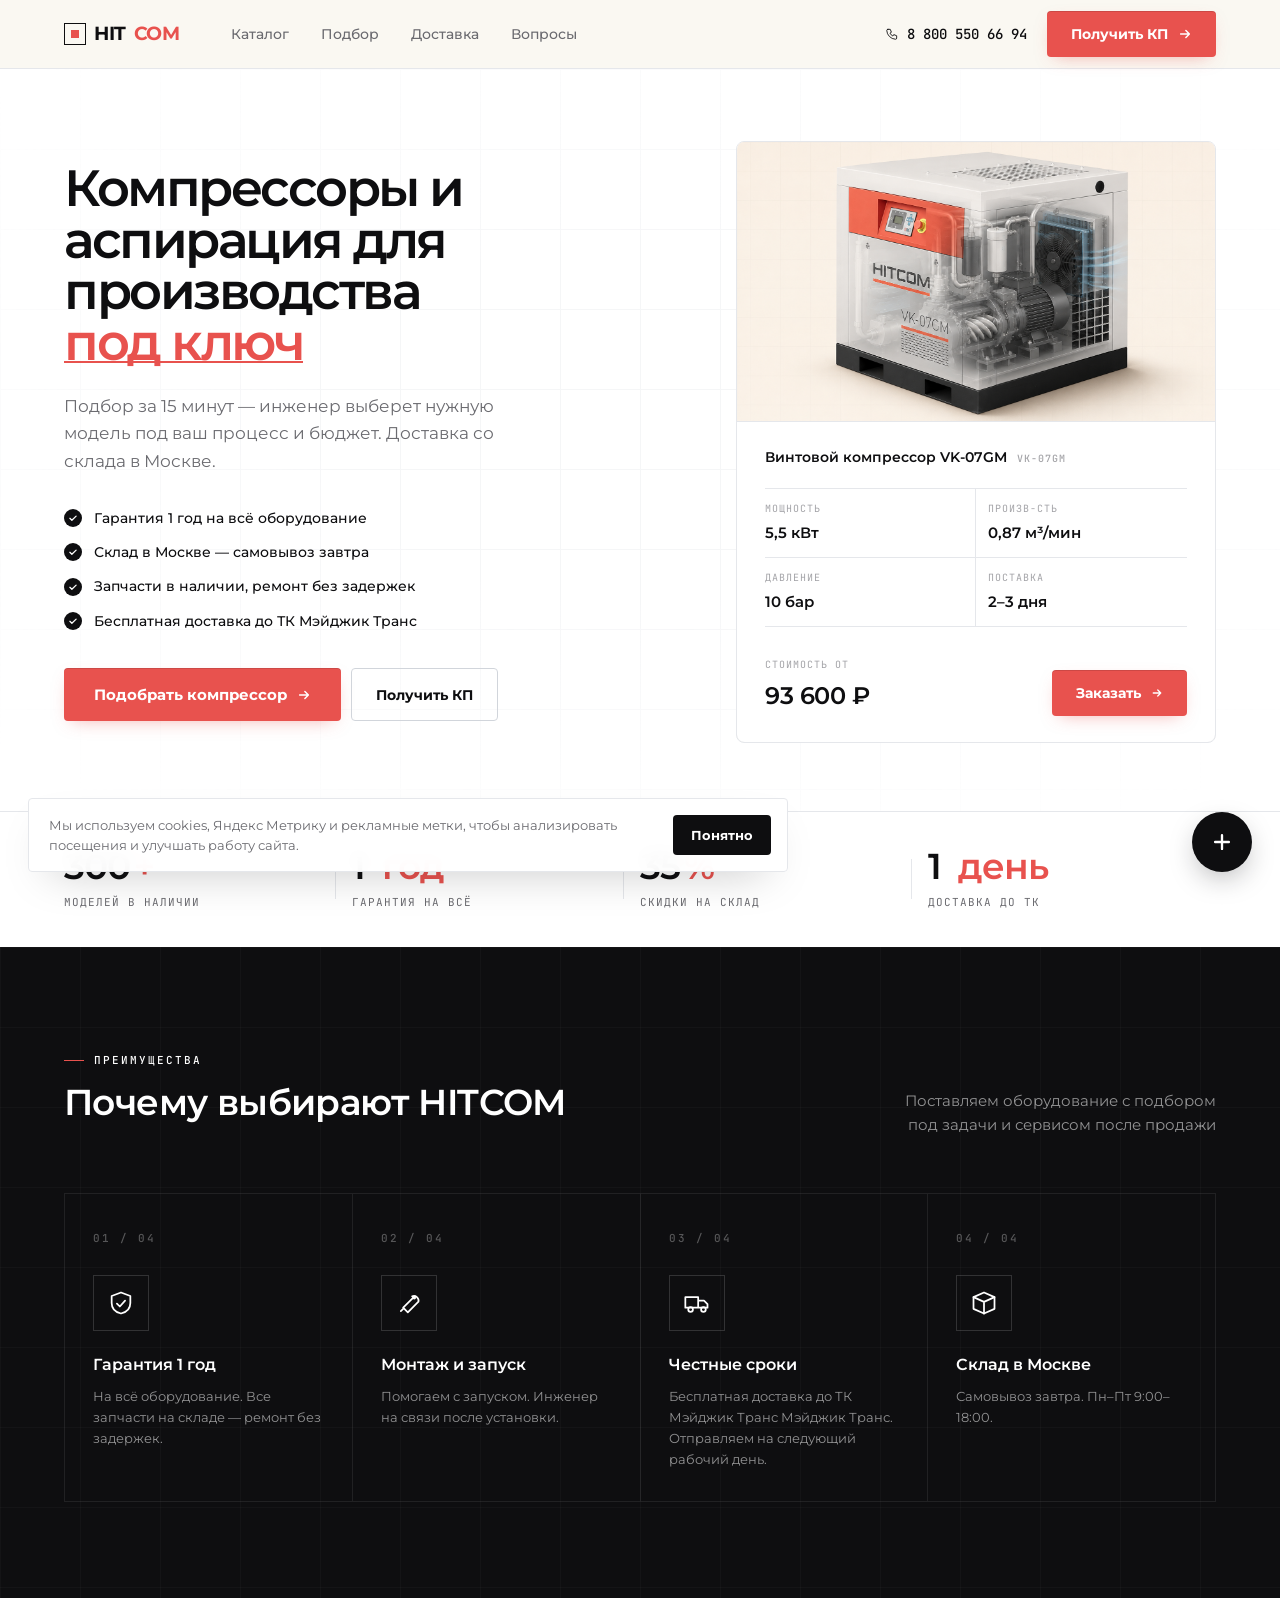
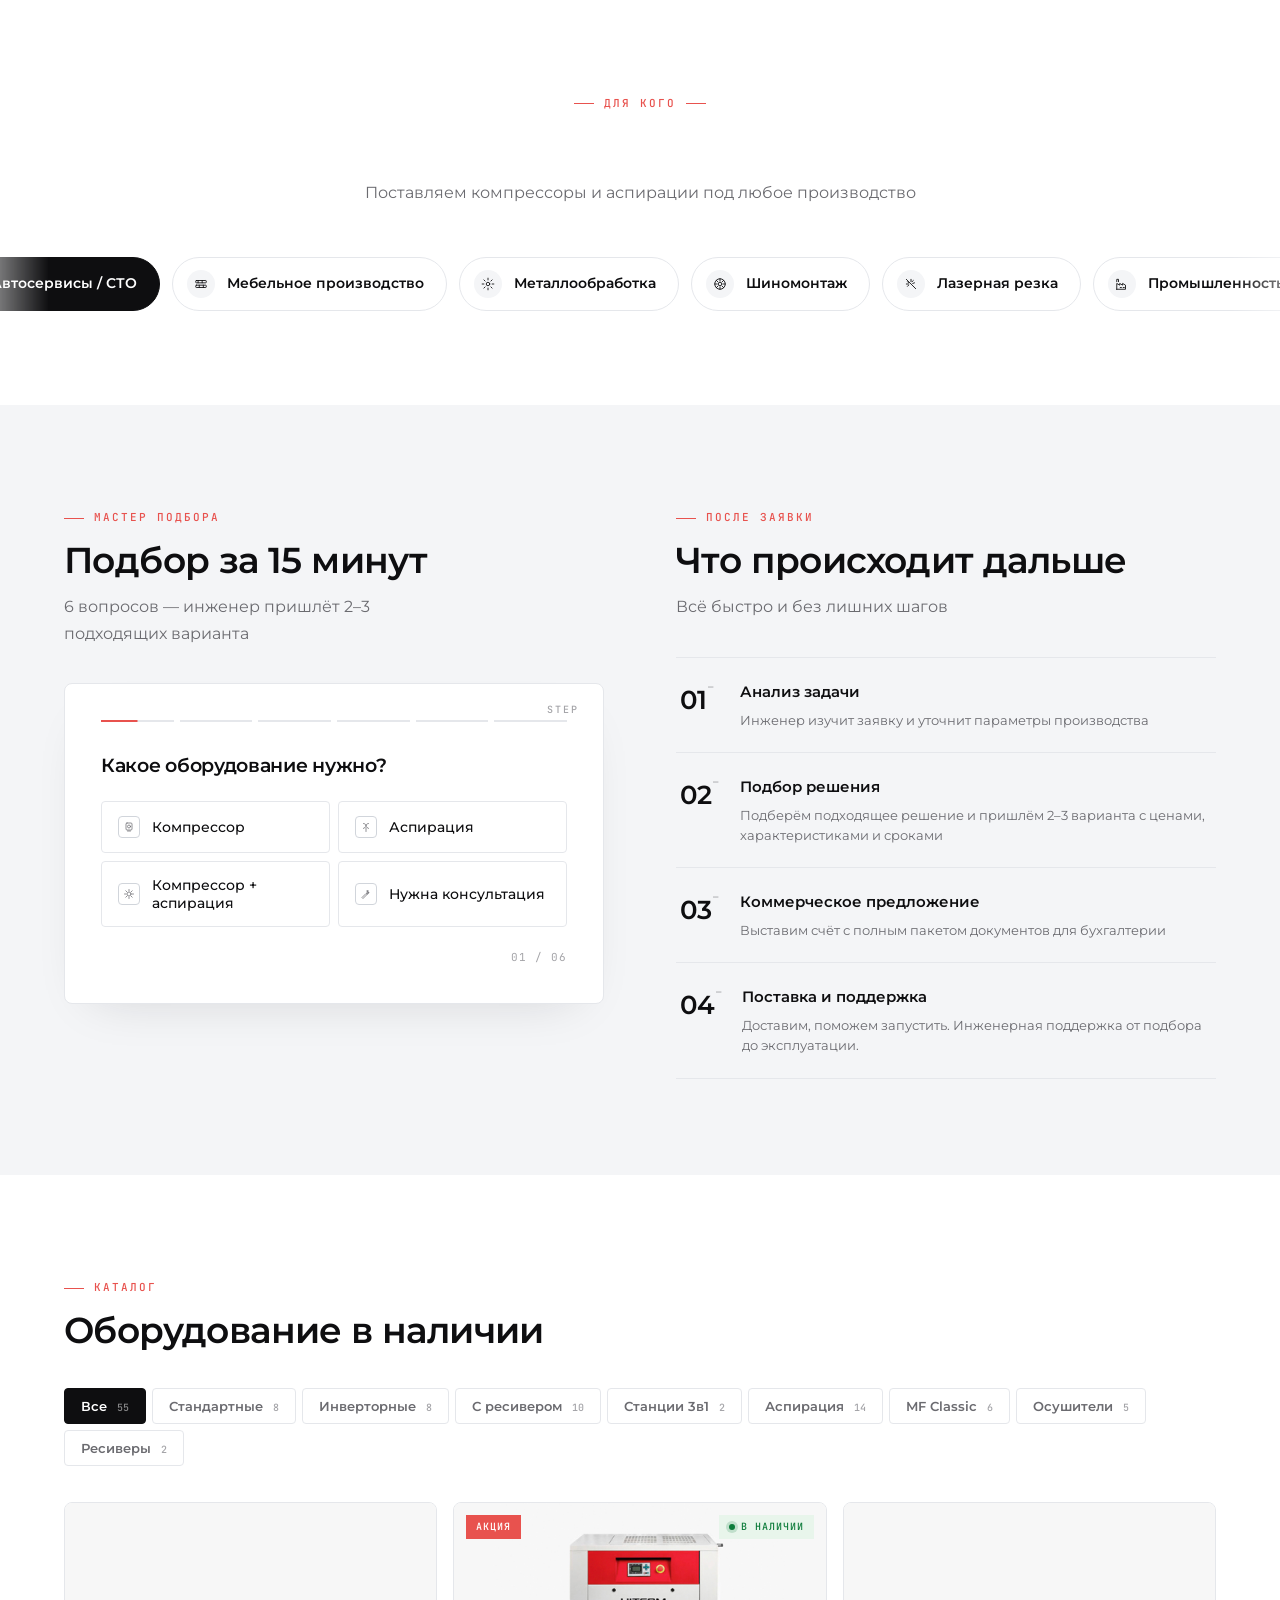
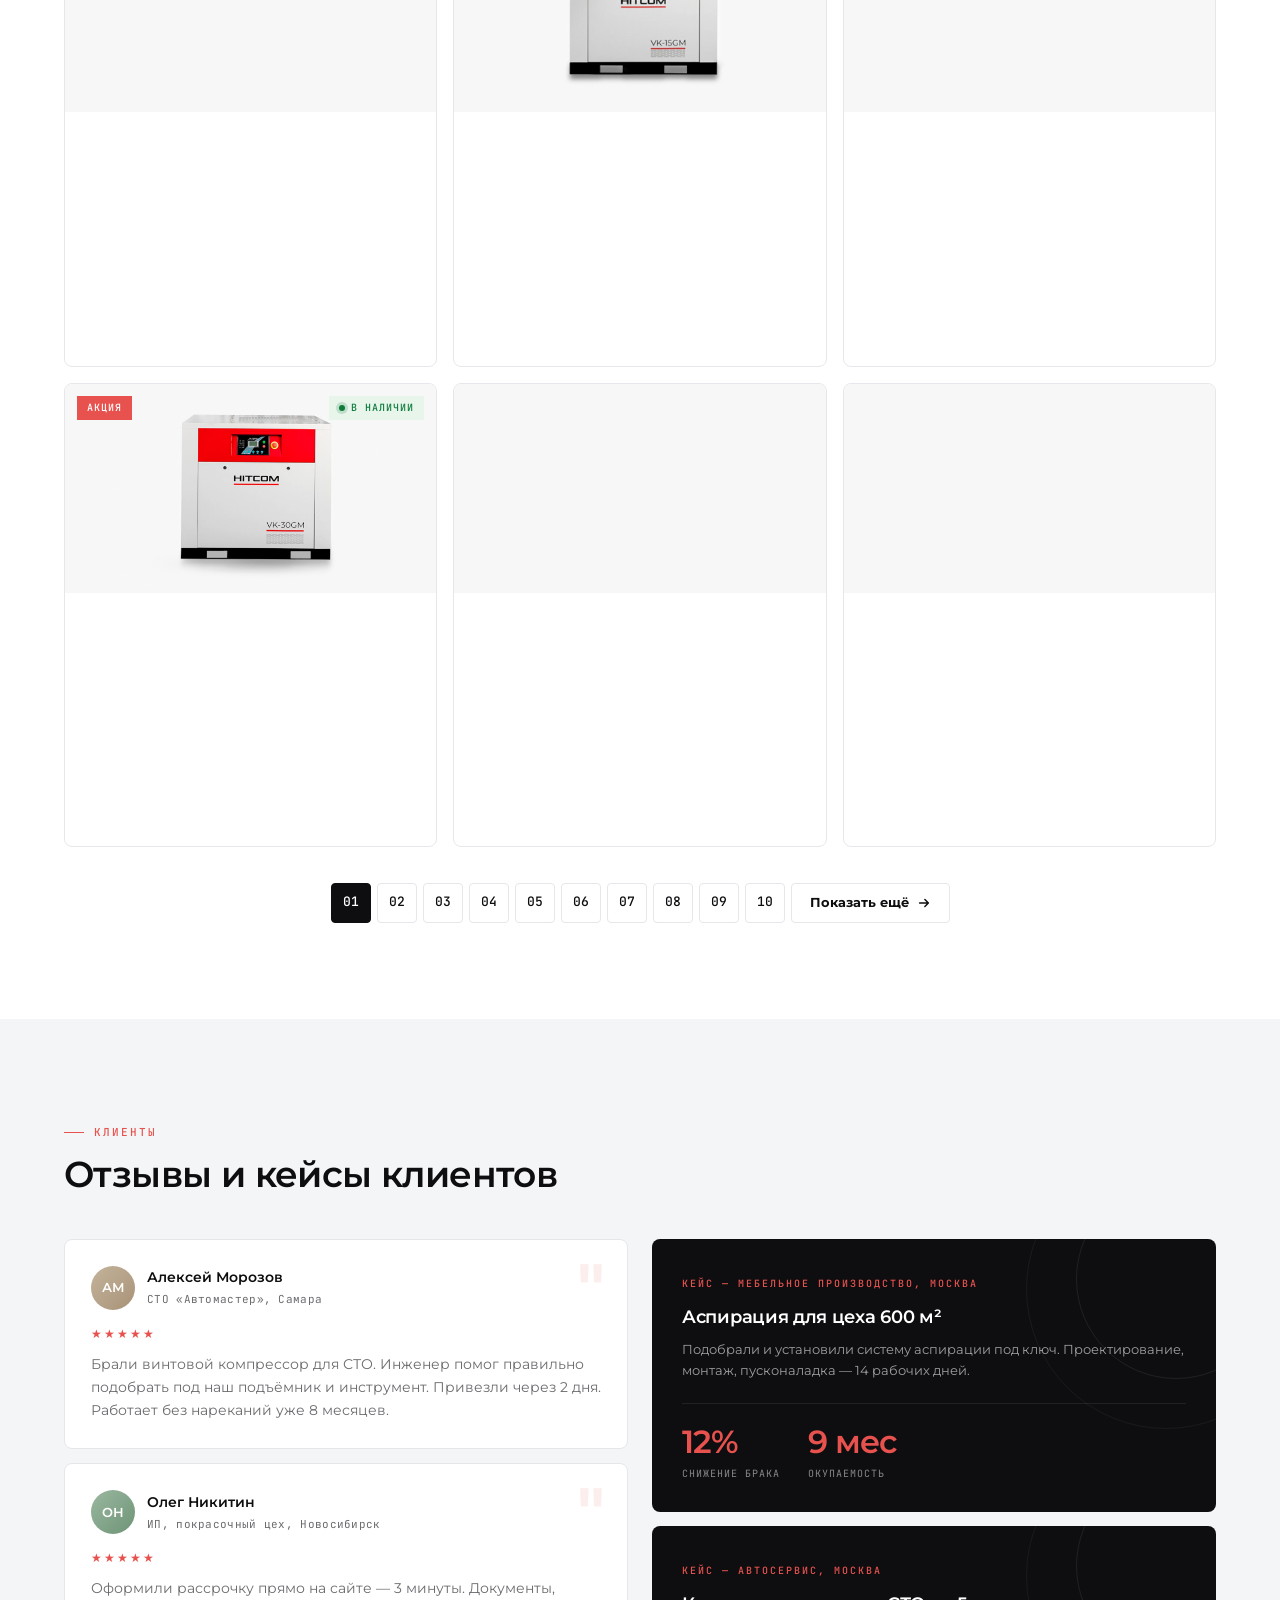
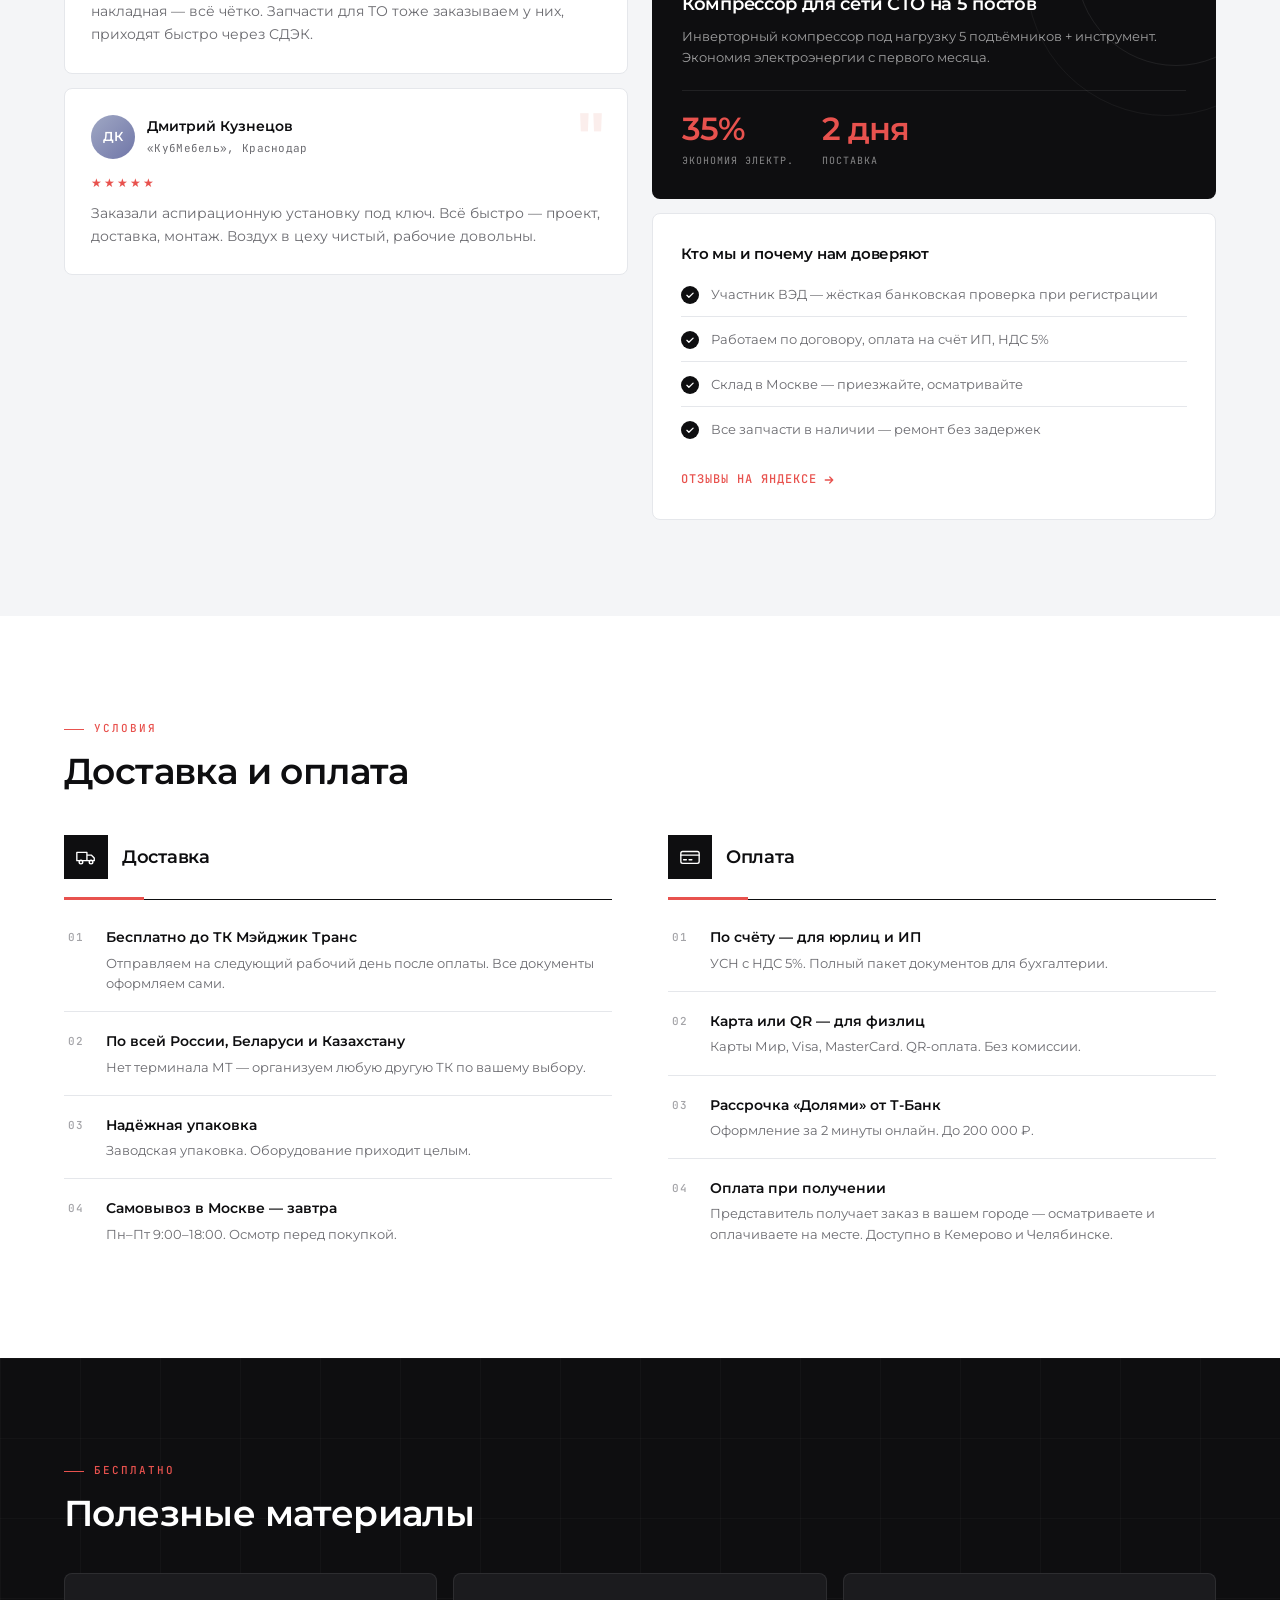
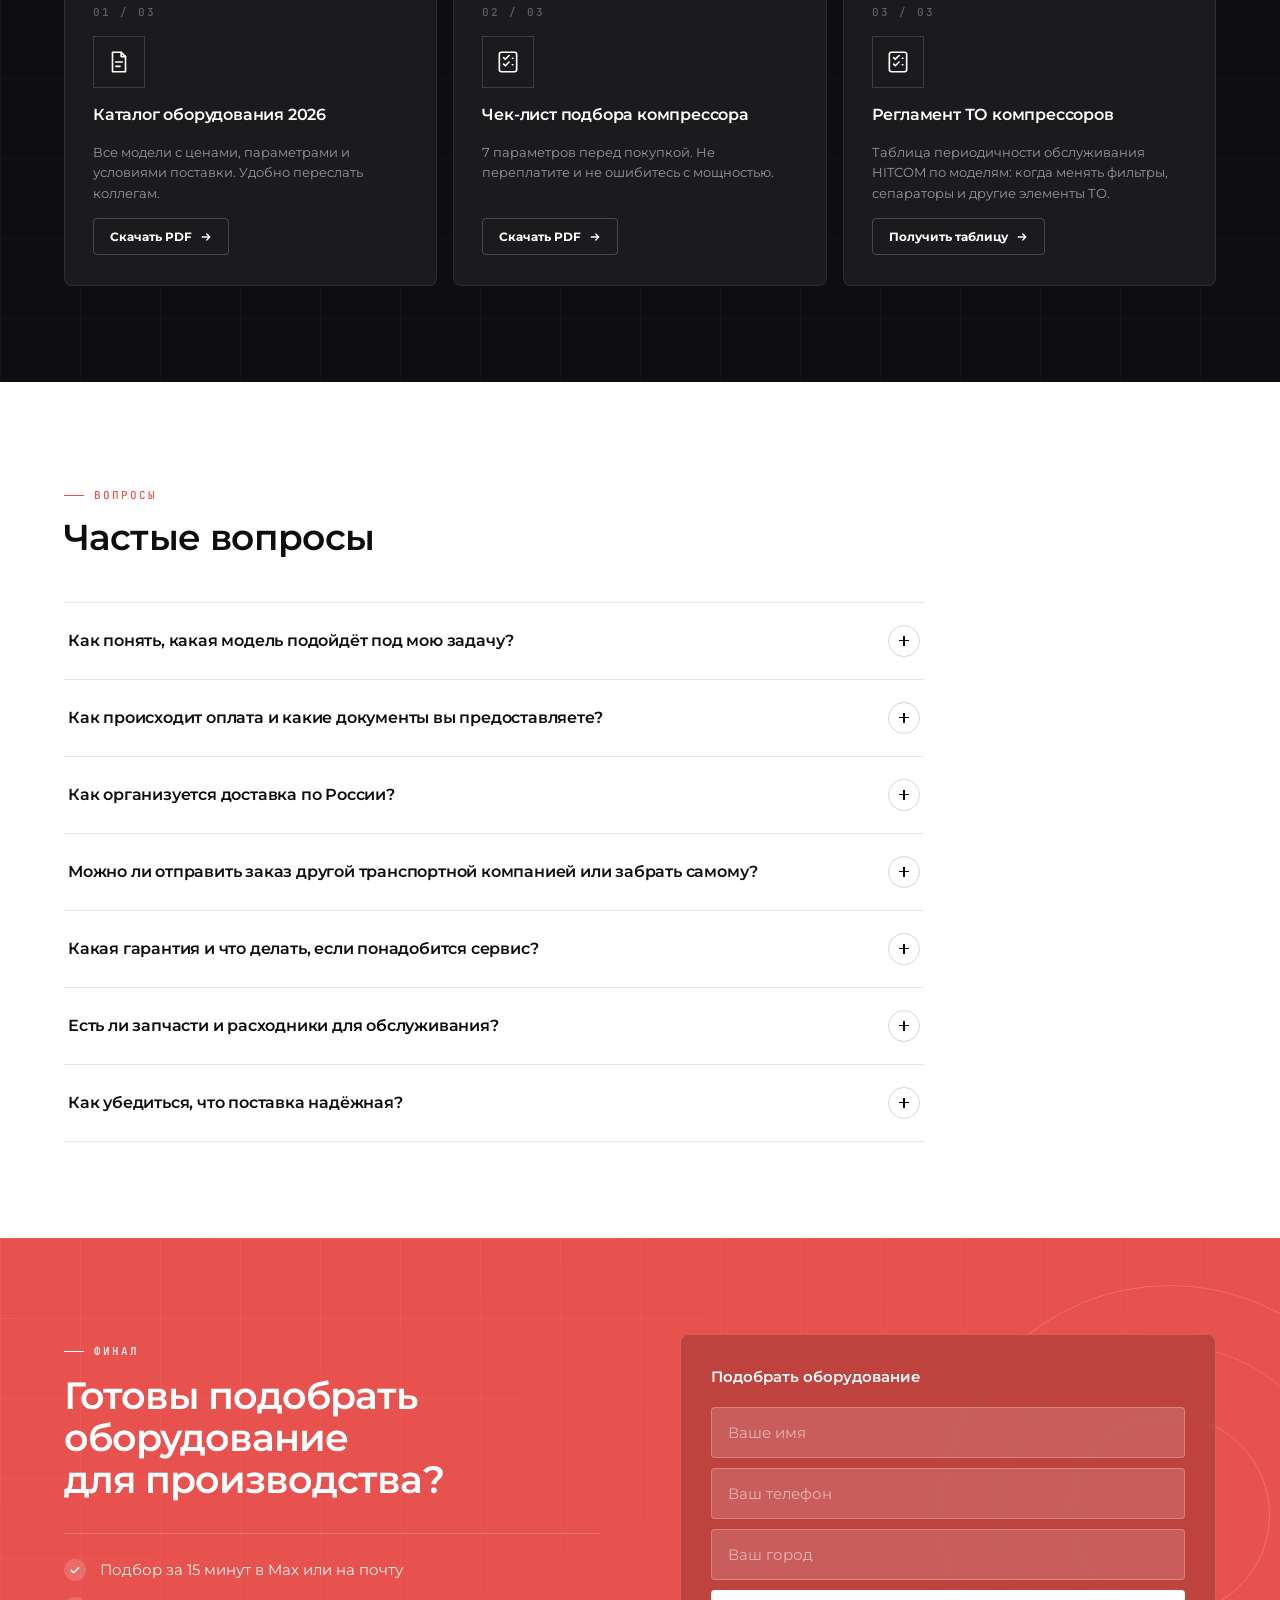
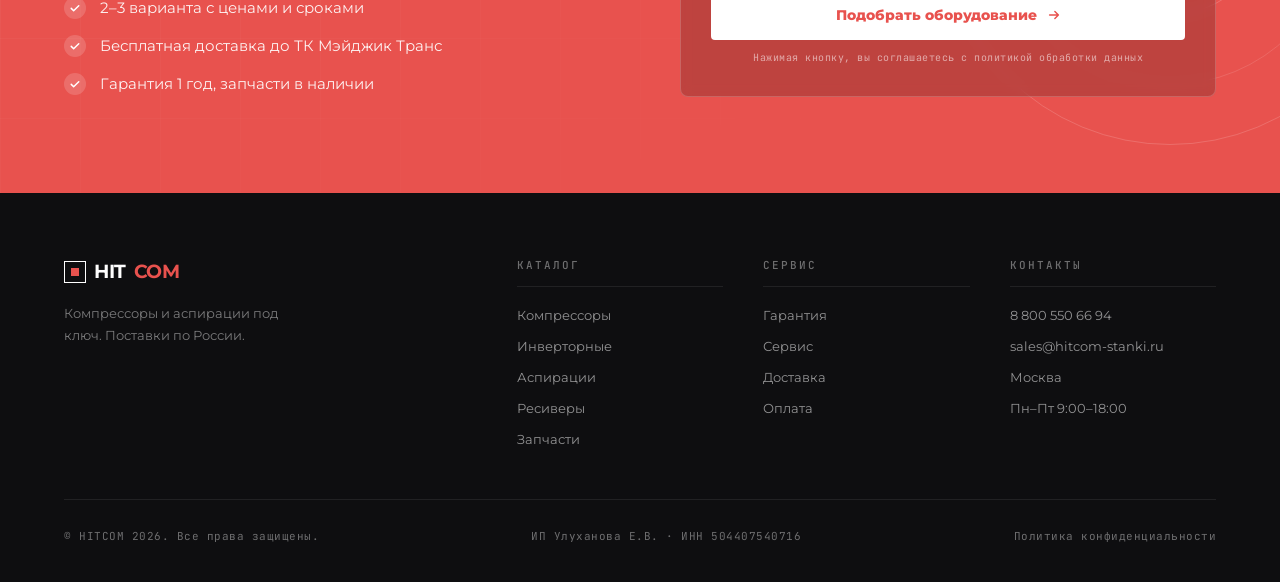
==== new.html @ f5a1bd61 "Add white background landing variant" ====
<!DOCTYPE html>
<html lang="ru" translate="no">
<head>
<meta charset="UTF-8">
<meta name="viewport" content="width=device-width, initial-scale=1.0">
<meta name="google" content="notranslate">
<meta http-equiv="Content-Language" content="ru">
<title>HITCOM — Компрессоры и аспирации под ключ</title>
<link rel="preconnect" href="https://fonts.googleapis.com">
<link rel="preconnect" href="https://fonts.gstatic.com" crossorigin>
<link href="https://fonts.googleapis.com/css2?family=Montserrat:wght@400;500;600;700;800&family=JetBrains+Mono:wght@400;500;600&display=swap" rel="stylesheet">
<link rel="stylesheet" href="css/style-new.css">
<!-- Yandex.Metrika counter -->
<script type="text/javascript">
    (function(m,e,t,r,i,k,a){
        m[i]=m[i]||function(){(m[i].a=m[i].a||[]).push(arguments)};
        m[i].l=1*new Date();
        for (var j = 0; j < document.scripts.length; j++) {if (document.scripts[j].src === r) { return; }}
        k=e.createElement(t),a=e.getElementsByTagName(t)[0],k.async=1,k.src=r,a.parentNode.insertBefore(k,a)
    })(window, document,'script','https://mc.yandex.ru/metrika/tag.js?id=109608960', 'ym');

    ym(109608960, 'init', {ssr:true, webvisor:true, clickmap:true, ecommerce:"dataLayer", referrer: document.referrer, url: location.href, accurateTrackBounce:true, trackLinks:true});
</script>
<noscript><div><img src="https://mc.yandex.ru/watch/109608960" style="position:absolute; left:-9999px;" alt="" /></div></noscript>
<!-- /Yandex.Metrika counter -->
</head>
<body class="notranslate" translate="no">

<!-- ═══════════ SVG SPRITE ═══════════ -->
<svg width="0" height="0" style="position:absolute" aria-hidden="true">
  <defs>
    <!-- Базовые -->
    <symbol id="i-check" viewBox="0 0 16 16"><path d="M3 8.5l3.2 3.2L13 5" stroke="currentColor" stroke-width="2" stroke-linecap="round" stroke-linejoin="round" fill="none"/></symbol>
    <symbol id="i-arrow" viewBox="0 0 16 16"><path d="M3 8h10M9 4l4 4-4 4" stroke="currentColor" stroke-width="1.7" stroke-linecap="round" stroke-linejoin="round" fill="none"/></symbol>
    <symbol id="i-close" viewBox="0 0 16 16"><path d="M3 3l10 10M13 3L3 13" stroke="currentColor" stroke-width="1.7" stroke-linecap="round"/></symbol>
    <symbol id="i-plus" viewBox="0 0 16 16"><path d="M8 3v10M3 8h10" stroke="currentColor" stroke-width="1.7" stroke-linecap="round"/></symbol>

    <!-- Преимущества -->
    <symbol id="i-shield" viewBox="0 0 24 24" fill="none" stroke="currentColor" stroke-width="1.5" stroke-linecap="round" stroke-linejoin="round"><path d="M12 3l8 3v6c0 5-3.5 8-8 9-4.5-1-8-4-8-9V6l8-3z"/><path d="M8.5 12.5l2.5 2.5 4.5-5"/></symbol>
    <symbol id="i-wrench" viewBox="0 0 24 24" fill="none" stroke="currentColor" stroke-width="1.5" stroke-linecap="round" stroke-linejoin="round"><path d="M14.7 6.3a4 4 0 015.4 4.6L11 20l-4-4 9.1-9.1a4 4 0 01-1.4-.6z"/><path d="M5 19l2-2"/><circle cx="16.5" cy="7.5" r=".8" fill="currentColor"/></symbol>
    <symbol id="i-truck" viewBox="0 0 24 24" fill="none" stroke="currentColor" stroke-width="1.5" stroke-linecap="round" stroke-linejoin="round"><path d="M2 7h11v9H2zM13 10h5l3 3v3h-8z"/><circle cx="6.5" cy="17.5" r="2"/><circle cx="17.5" cy="17.5" r="2"/></symbol>
    <symbol id="i-box" viewBox="0 0 24 24" fill="none" stroke="currentColor" stroke-width="1.5" stroke-linecap="round" stroke-linejoin="round"><path d="M3 7l9-4 9 4v10l-9 4-9-4V7z"/><path d="M3 7l9 4 9-4M12 11v10"/></symbol>

    <!-- Сегменты -->
    <symbol id="i-car" viewBox="0 0 24 24" fill="none" stroke="currentColor" stroke-width="1.5" stroke-linecap="round" stroke-linejoin="round"><path d="M3 14v3h2M21 14v3h-2M3 14l2-5h14l2 5M3 14h18"/><circle cx="7" cy="16.5" r="1.5"/><circle cx="17" cy="16.5" r="1.5"/></symbol>
    <symbol id="i-wood" viewBox="0 0 24 24" fill="none" stroke="currentColor" stroke-width="1.5" stroke-linecap="round" stroke-linejoin="round"><rect x="3" y="6" width="18" height="4" rx="1"/><rect x="3" y="14" width="18" height="4" rx="1"/><path d="M7 6v4M14 6v4M9 14v4M16 14v4"/></symbol>
    <symbol id="i-gear" viewBox="0 0 24 24" fill="none" stroke="currentColor" stroke-width="1.5" stroke-linecap="round" stroke-linejoin="round"><circle cx="12" cy="12" r="3"/><path d="M12 2v3M12 19v3M2 12h3M19 12h3M5 5l2 2M17 17l2 2M5 19l2-2M17 7l2-2"/></symbol>
    <symbol id="i-tire" viewBox="0 0 24 24" fill="none" stroke="currentColor" stroke-width="1.5"><circle cx="12" cy="12" r="9"/><circle cx="12" cy="12" r="3"/><path d="M12 3v4M12 17v4M3 12h4M17 12h4M5.6 5.6l2.8 2.8M15.6 15.6l2.8 2.8M5.6 18.4l2.8-2.8M15.6 8.4l2.8-2.8" stroke-linecap="round"/></symbol>
    <symbol id="i-laser" viewBox="0 0 24 24" fill="none" stroke="currentColor" stroke-width="1.5" stroke-linecap="round" stroke-linejoin="round"><path d="M4 4l16 16"/><path d="M12 4v4M16 6l-2 2M18 10l-3 1M4 12h4M6 8l2 2M8 14l-2 2"/></symbol>
    <symbol id="i-factory" viewBox="0 0 24 24" fill="none" stroke="currentColor" stroke-width="1.5" stroke-linecap="round" stroke-linejoin="round"><path d="M3 21V11l5 3V11l5 3V11l5 3V21H3z"/><path d="M3 8V4h3v4M9 18h2M14 18h2"/></symbol>
    <symbol id="i-spray" viewBox="0 0 24 24" fill="none" stroke="currentColor" stroke-width="1.5" stroke-linecap="round" stroke-linejoin="round"><rect x="9" y="4" width="6" height="5" rx="1"/><path d="M9 9h6l-1 11h-4z"/><circle cx="20" cy="4" r="1"/><circle cx="20" cy="7" r="1"/><circle cx="18" cy="6" r="1"/></symbol>

    <!-- Квиз -->
    <symbol id="i-comp" viewBox="0 0 24 24" fill="none" stroke="currentColor" stroke-width="1.5" stroke-linecap="round" stroke-linejoin="round"><rect x="6" y="4" width="12" height="14" rx="2"/><circle cx="12" cy="11" r="3"/><path d="M9 20h6"/></symbol>
    <symbol id="i-aspir" viewBox="0 0 24 24" fill="none" stroke="currentColor" stroke-width="1.5" stroke-linecap="round" stroke-linejoin="round"><path d="M12 21V10M12 10c0-3 2-5 5-5M12 10c0-3-2-5-5-5M9 13c-1 0-2 1-2 2M15 13c1 0 2 1 2 2"/></symbol>
    <symbol id="i-bolt" viewBox="0 0 24 24" fill="none" stroke="currentColor" stroke-width="1.5" stroke-linecap="round" stroke-linejoin="round"><circle cx="12" cy="12" r="4"/><path d="M12 3v3M12 18v3M3 12h3M18 12h3M5.6 5.6l2.1 2.1M16.3 16.3l2.1 2.1M5.6 18.4l2.1-2.1M16.3 7.7l2.1-2.1"/></symbol>
    <symbol id="i-tools" viewBox="0 0 24 24" fill="none" stroke="currentColor" stroke-width="1.5" stroke-linecap="round" stroke-linejoin="round"><path d="M14 6a3 3 0 11-2 5L4 19l2 2 8-8a3 3 0 014-4l-2 2-2-2 2-3z"/></symbol>
    <symbol id="i-money" viewBox="0 0 24 24" fill="none" stroke="currentColor" stroke-width="1.5" stroke-linecap="round" stroke-linejoin="round"><rect x="3" y="6" width="18" height="12" rx="2"/><circle cx="12" cy="12" r="2.5"/><path d="M6 9v6M18 9v6"/></symbol>
    <symbol id="i-question" viewBox="0 0 24 24" fill="none" stroke="currentColor" stroke-width="1.5" stroke-linecap="round" stroke-linejoin="round"><circle cx="12" cy="12" r="9"/><path d="M9 9c0-2 1.5-3 3-3s3 1 3 2.5c0 1-.5 2-1.5 2.5S12 12 12 14"/><circle cx="12" cy="17.5" r=".5" fill="currentColor"/></symbol>
    <symbol id="i-pressure" viewBox="0 0 24 24" fill="none" stroke="currentColor" stroke-width="1.5" stroke-linecap="round" stroke-linejoin="round"><path d="M3 15a9 9 0 1118 0"/><path d="M12 15l5-4"/><circle cx="12" cy="15" r=".8" fill="currentColor"/></symbol>

    <!-- Лидмагниты -->
    <symbol id="i-doc" viewBox="0 0 24 24" fill="none" stroke="currentColor" stroke-width="1.5" stroke-linecap="round" stroke-linejoin="round"><path d="M14 3H6v18h12V7z"/><path d="M14 3v4h4M9 12h6M9 16h4"/></symbol>
    <symbol id="i-checklist" viewBox="0 0 24 24" fill="none" stroke="currentColor" stroke-width="1.5" stroke-linecap="round" stroke-linejoin="round"><rect x="4" y="3" width="16" height="18" rx="2"/><path d="M8 8l1.5 1.5L13 6M8 14l1.5 1.5L13 12M16 8.5h.5M16 14.5h.5"/></symbol>
    <symbol id="i-blueprint" viewBox="0 0 24 24" fill="none" stroke="currentColor" stroke-width="1.5" stroke-linecap="round" stroke-linejoin="round"><rect x="3" y="5" width="18" height="14" rx="1"/><path d="M7 5v14M11 5v6M11 15v4M15 5v8M19 5v14M3 9h4M7 13h4M15 9h6M11 17h8"/></symbol>

    <!-- Доставка/Оплата -->
    <symbol id="i-truck-lg" viewBox="0 0 24 24" fill="none" stroke="currentColor" stroke-width="1.5" stroke-linecap="round" stroke-linejoin="round"><path d="M2 7h11v9H2zM13 10h5l3 3v3h-8z"/><circle cx="6.5" cy="17.5" r="2"/><circle cx="17.5" cy="17.5" r="2"/></symbol>
    <symbol id="i-card" viewBox="0 0 24 24" fill="none" stroke="currentColor" stroke-width="1.5" stroke-linecap="round" stroke-linejoin="round"><rect x="2" y="6" width="20" height="13" rx="2"/><path d="M2 10h20M5 15h3M11 15h3"/></symbol>

    <!-- Виджет -->
    <symbol id="i-phone" viewBox="0 0 24 24" fill="none" stroke="currentColor" stroke-width="1.5" stroke-linecap="round" stroke-linejoin="round"><path d="M5 4h4l2 5-2.5 1.5a11 11 0 005 5L15 13l5 2v4a2 2 0 01-2 2A16 16 0 013 6a2 2 0 012-2z"/></symbol>
    <symbol id="i-chat" viewBox="0 0 24 24" fill="none" stroke="currentColor" stroke-width="1.5" stroke-linecap="round" stroke-linejoin="round"><path d="M21 12a8 8 0 01-12 6.9L4 20l1.1-4A8 8 0 1121 12z"/></symbol>
    <symbol id="i-tg" viewBox="0 0 24 24" fill="none" stroke="currentColor" stroke-width="1.5" stroke-linecap="round" stroke-linejoin="round"><path d="M22 4L2 11l7 3 2 6 3-3 5 4 3-17z"/><path d="M9 14l9-7-6 8"/></symbol>
    <symbol id="i-flash" viewBox="0 0 24 24" fill="none" stroke="currentColor" stroke-width="1.5" stroke-linecap="round" stroke-linejoin="round"><path d="M13 3L4 14h6l-1 7 9-11h-6l1-7z"/></symbol>
  </defs>
</svg>

<!-- ══════════ ШАПКА ══════════ -->
<header id="hdr">
  <div class="h-in">
    <a href="#" class="logo"><span class="logo-mark"></span>HIT<b>COM</b></a>
    <nav id="main-nav">
      <a href="#catalog" onclick="closeNav()">Каталог</a>
      <a href="#quiz" onclick="closeNav()">Подбор</a>
      <a href="#delivery" onclick="closeNav()">Доставка</a>
      <a href="#faq" onclick="closeNav()">Вопросы</a>
    </nav>
    <div class="h-r">
      <a href="tel:+78005506694" class="h-phone" onclick="metrikaGoal('header_phone_click')"><svg width="14" height="14"><use href="#i-phone"/></svg>8 800 550 66 94</a>
      <button class="nav-tog" id="navTog" onclick="toggleNav()" aria-label="Меню"><span></span><span></span><span></span></button>
      <button class="btn btn-r" onclick="openPop('kp')">Получить КП <svg width="14" height="14"><use href="#i-arrow"/></svg></button>
    </div>
  </div>
</header>

<!-- ══════════ HERO ══════════ -->
<section class="hero">
  <div class="hero-grid">

    <div class="hero-l">
      <h1>Компрессоры и<br>аспирация для<br>производства <em>под&nbsp;ключ</em></h1>
      <p class="hero-sub">Подбор за 15 минут — инженер выберет нужную модель под ваш процесс и бюджет. Доставка со склада в Москве.</p>
      <div class="hero-checks">
        <div class="hck"><span class="hck-dot"><svg width="10" height="10" style="color:#fff"><use href="#i-check"/></svg></span>Гарантия 1 год на всё оборудование</div>
        <div class="hck"><span class="hck-dot"><svg width="10" height="10" style="color:#fff"><use href="#i-check"/></svg></span>Склад в Москве — самовывоз завтра</div>
        <div class="hck"><span class="hck-dot"><svg width="10" height="10" style="color:#fff"><use href="#i-check"/></svg></span>Запчасти в наличии, ремонт без задержек</div>
        <div class="hck"><span class="hck-dot"><svg width="10" height="10" style="color:#fff"><use href="#i-check"/></svg></span>Бесплатная доставка до ТК Мэйджик Транс</div>
      </div>
      <div class="hero-cta">
        <button class="btn btn-r lg" onclick="metrikaGoal('hero_quiz_click');metrikaGoal('quiz_start');document.getElementById('quiz').scrollIntoView({behavior:'smooth'})">Подобрать компрессор <svg width="14" height="14"><use href="#i-arrow"/></svg></button>
        <button class="btn btn-o" onclick="metrikaGoal('hero_kp_click');openPop('kp')">Получить КП</button>
      </div>
    </div>

    <div class="hero-r">
      <div class="hcard" id="hcard">
        <div class="hcard-img">
          <div class="hcard-photo-wrap">
            <img class="hcard-photo" src="assets/main/123.png" alt="Винтовой компрессор VK-07GM">
          </div>
        </div>
        <div class="hcard-body">
          <div class="hcard-name">Винтовой компрессор VK-07GM<span class="sku">VK-07GM</span></div>
          <div class="hcard-params">
            <div class="hcp"><div class="hcp-k">Мощность</div><div class="hcp-v">5,5 кВт</div></div>
            <div class="hcp"><div class="hcp-k">Произв-сть</div><div class="hcp-v">0,87 м³/мин</div></div>
            <div class="hcp"><div class="hcp-k">Давление</div><div class="hcp-v">10 бар</div></div>
            <div class="hcp"><div class="hcp-k">Поставка</div><div class="hcp-v">2–3 дня</div></div>
          </div>
          <div class="hcard-foot">
            <div class="hcard-price">
              <small>Стоимость от</small>
              <strong>93 600 ₽</strong>
            </div>
            <button class="btn btn-r" onclick="metrikaGoal('hero_price_click');openPop('price')">Заказать <svg width="12" height="12"><use href="#i-arrow"/></svg></button>
          </div>
        </div>
      </div>
    </div>

  </div>

  <div class="hero-stats">
    <div class="hero-stats-in">
      <div class="hstat">
        <div class="hstat-v"><span class="count" data-to="300">0</span><b>+</b></div>
        <div class="hstat-k">Моделей в наличии</div>
      </div>
      <div class="hstat">
        <div class="hstat-v"><span class="count" data-to="1">0</span>&nbsp;<b>год</b></div>
        <div class="hstat-k">Гарантия на всё</div>
      </div>
      <div class="hstat">
        <div class="hstat-v"><span class="count" data-to="35">0</span><b>%</b></div>
        <div class="hstat-k">Скидки на склад</div>
      </div>
      <div class="hstat">
        <div class="hstat-v"><span class="count" data-to="1">0</span>&nbsp;<b>день</b></div>
        <div class="hstat-k">Доставка до ТК</div>
      </div>
    </div>
  </div>
</section>

<!-- ══════════ ПОЧЕМУ HITCOM ══════════ -->
<section class="why">
  <div class="w">
    <div class="why-head">
      <div>
        <div class="s-lbl reveal" style="color:#fff">Преимущества</div>
        <div class="s-ttl reveal" data-d="1">Почему выбирают HITCOM</div>
      </div>
      <p class="reveal" data-d="2">Поставляем оборудование с подбором под задачи и сервисом после продажи</p>
    </div>
    <div class="why-grid">
      <div class="wcard reveal" data-d="1">
        <div class="w-num">01 / 04</div>
        <div class="wico"><svg><use href="#i-shield"/></svg></div>
        <div class="wt">Гарантия 1 год</div>
        <div class="wd">На всё оборудование. Все запчасти на складе — ремонт без задержек.</div>
      </div>
      <div class="wcard reveal" data-d="2">
        <div class="w-num">02 / 04</div>
        <div class="wico"><svg><use href="#i-wrench"/></svg></div>
        <div class="wt">Монтаж и запуск</div>
        <div class="wd">Помогаем с запуском. Инженер на связи после установки.</div>
      </div>
      <div class="wcard reveal" data-d="3">
        <div class="w-num">03 / 04</div>
        <div class="wico"><svg><use href="#i-truck"/></svg></div>
        <div class="wt">Честные сроки</div>
        <div class="wd">Бесплатная доставка до ТК Мэйджик Транс Мэйджик Транс. Отправляем на следующий рабочий день.</div>
      </div>
      <div class="wcard reveal" data-d="4">
        <div class="w-num">04 / 04</div>
        <div class="wico"><svg><use href="#i-box"/></svg></div>
        <div class="wt">Склад в Москве</div>
        <div class="wd">Самовывоз завтра. Пн–Пт 9:00–18:00.</div>
      </div>
    </div>
  </div>
</section>

<!-- ══════════ СЕГМЕНТЫ ══════════ -->
<section class="segs">
  <div class="w">
    <div class="segs-head">
      <div class="s-lbl reveal">Для кого</div>
      <div class="s-ttl reveal" data-d="1">Оборудование для любой отрасли</div>
      <p class="s-sub reveal" data-d="2">Поставляем компрессоры и аспирации под любое производство</p>
    </div>
  </div>
  <div class="seg-marquee reveal" data-d="3">
    <div class="seg-track" id="segTrack">
      <!-- набор тегов x2 (для бесконечного скролла) -->
      <div class="stab on"><span class="stab-ico"><svg><use href="#i-car"/></svg></span>Автосервисы / СТО</div>
      <div class="stab"><span class="stab-ico"><svg><use href="#i-wood"/></svg></span>Мебельное производство</div>
      <div class="stab"><span class="stab-ico"><svg><use href="#i-gear"/></svg></span>Металлообработка</div>
      <div class="stab"><span class="stab-ico"><svg><use href="#i-tire"/></svg></span>Шиномонтаж</div>
      <div class="stab"><span class="stab-ico"><svg><use href="#i-laser"/></svg></span>Лазерная резка</div>
      <div class="stab"><span class="stab-ico"><svg><use href="#i-factory"/></svg></span>Промышленность</div>
      <div class="stab"><span class="stab-ico"><svg><use href="#i-spray"/></svg></span>Покрасочные цеха</div>
      <!-- дубль -->
      <div class="stab"><span class="stab-ico"><svg><use href="#i-car"/></svg></span>Автосервисы / СТО</div>
      <div class="stab"><span class="stab-ico"><svg><use href="#i-wood"/></svg></span>Мебельное производство</div>
      <div class="stab"><span class="stab-ico"><svg><use href="#i-gear"/></svg></span>Металлообработка</div>
      <div class="stab"><span class="stab-ico"><svg><use href="#i-tire"/></svg></span>Шиномонтаж</div>
      <div class="stab"><span class="stab-ico"><svg><use href="#i-laser"/></svg></span>Лазерная резка</div>
      <div class="stab"><span class="stab-ico"><svg><use href="#i-factory"/></svg></span>Промышленность</div>
      <div class="stab"><span class="stab-ico"><svg><use href="#i-spray"/></svg></span>Покрасочные цеха</div>
    </div>
  </div>
</section>

<!-- ══════════ КВИЗ ══════════ -->
<section class="quiz" id="quiz">
  <div class="w">
    <div class="quiz-in">
      <div>
        <div class="s-lbl reveal">Мастер подбора</div>
        <div class="s-ttl reveal" data-d="1">Подбор за 15 минут</div>
        <p class="s-sub reveal" data-d="2" style="max-width:400px">6 вопросов — инженер пришлёт 2–3 подходящих варианта</p>
        <div class="qbox reveal" data-d="3">
          <div class="qprog">
            <div class="qp cur" id="qp1"></div>
            <div class="qp" id="qp2"></div>
            <div class="qp" id="qp3"></div>
            <div class="qp" id="qp4"></div>
            <div class="qp" id="qp5"></div>
            <div class="qp" id="qp6"></div>
          </div>
          <div class="qstep on" id="qs1">
            <div class="q-q">Какое оборудование нужно?</div>
            <div class="qopts">
              <div class="qopt" onclick="selQ(this,1)"><span class="qopt-mk"><svg><use href="#i-comp"/></svg></span>Компрессор</div>
              <div class="qopt" onclick="selQ(this,1)"><span class="qopt-mk"><svg><use href="#i-aspir"/></svg></span>Аспирация</div>
              <div class="qopt" onclick="selQ(this,1)"><span class="qopt-mk"><svg><use href="#i-bolt"/></svg></span>Компрессор + аспирация</div>
              <div class="qopt" onclick="selQ(this,1)"><span class="qopt-mk"><svg><use href="#i-tools"/></svg></span>Нужна консультация</div>
            </div>
            <div class="qnav"><span class="qcnt">01 / 06</span></div>
          </div>
          <div class="qstep" id="qs2">
            <div class="q-q">Сфера применения?</div>
            <div class="qopts">
              <div class="qopt" onclick="selQ(this,2)"><span class="qopt-mk"><svg><use href="#i-car"/></svg></span>Авто / СТО</div>
              <div class="qopt" onclick="selQ(this,2)"><span class="qopt-mk"><svg><use href="#i-wood"/></svg></span>Мебель / Дерево</div>
              <div class="qopt" onclick="selQ(this,2)"><span class="qopt-mk"><svg><use href="#i-gear"/></svg></span>Металл / Резка</div>
              <div class="qopt" onclick="selQ(this,2)"><span class="qopt-mk"><svg><use href="#i-factory"/></svg></span>Другое</div>
            </div>
            <div class="qnav"><button class="qback" onclick="prevQ(2)">← Назад</button><span class="qcnt">02 / 06</span></div>
          </div>
          <div class="qstep" id="qs3">
            <div class="q-q">Требуемое давление?</div>
            <div class="qopts">
              <div class="qopt" onclick="selQ(this,3)"><span class="qopt-mk"><svg><use href="#i-pressure"/></svg></span>До 10 бар</div>
              <div class="qopt" onclick="selQ(this,3)"><span class="qopt-mk"><svg><use href="#i-pressure"/></svg></span>10–15 бар</div>
              <div class="qopt" onclick="selQ(this,3)"><span class="qopt-mk"><svg><use href="#i-bolt"/></svg></span>Сеть 220В</div>
              <div class="qopt" onclick="selQ(this,3)"><span class="qopt-mk"><svg><use href="#i-question"/></svg></span>Помогите определить</div>
            </div>
            <div class="qnav"><button class="qback" onclick="prevQ(3)">← Назад</button><span class="qcnt">03 / 06</span></div>
          </div>
          <div class="qstep" id="qs4">
            <div class="q-q">Примерный бюджет?</div>
            <div class="qopts">
              <div class="qopt" onclick="selQ(this,4)"><span class="qopt-mk"><svg><use href="#i-money"/></svg></span>До 200 000 ₽</div>
              <div class="qopt" onclick="selQ(this,4)"><span class="qopt-mk"><svg><use href="#i-money"/></svg></span>200–500 тыс. ₽</div>
              <div class="qopt" onclick="selQ(this,4)"><span class="qopt-mk"><svg><use href="#i-money"/></svg></span>От 500 000 ₽</div>
              <div class="qopt" onclick="selQ(this,4)"><span class="qopt-mk"><svg><use href="#i-question"/></svg></span>Не определился</div>
            </div>
            <div class="qnav"><button class="qback" onclick="prevQ(4)">← Назад</button><span class="qcnt">04 / 06</span></div>
          </div>
          <div class="qstep" id="qs5">
            <div class="q-q">Мощность?</div>
            <div class="qopts">
              <div class="qopt" onclick="selQ(this,5)"><span class="qopt-mk"><svg><use href="#i-bolt"/></svg></span>До 11 кВт</div>
              <div class="qopt" onclick="selQ(this,5)"><span class="qopt-mk"><svg><use href="#i-bolt"/></svg></span>До 22 кВт</div>
              <div class="qopt" onclick="selQ(this,5)"><span class="qopt-mk"><svg><use href="#i-bolt"/></svg></span>До 55 кВт</div>
              <div class="qopt" onclick="selQ(this,5)"><span class="qopt-mk"><svg><use href="#i-question"/></svg></span>Не определился</div>
            </div>
            <div class="qnav"><button class="qback" onclick="prevQ(5)">← Назад</button><span class="qcnt">05 / 06</span></div>
          </div>
          <div class="qstep" id="qs6">
            <div class="q-q">Необходимая производительность?</div>
            <div class="qopts">
              <div class="qopt" onclick="selQ(this,6)"><span class="qopt-mk"><svg><use href="#i-pressure"/></svg></span>До 3 м³/мин</div>
              <div class="qopt" onclick="selQ(this,6)"><span class="qopt-mk"><svg><use href="#i-pressure"/></svg></span>До 6 м³/мин</div>
              <div class="qopt" onclick="selQ(this,6)"><span class="qopt-mk"><svg><use href="#i-pressure"/></svg></span>До 10 м³/мин</div>
              <div class="qopt" onclick="selQ(this,6)"><span class="qopt-mk"><svg><use href="#i-question"/></svg></span>Не определился</div>
            </div>
            <div class="qnav"><button class="qback" onclick="prevQ(6)">← Назад</button><span class="qcnt">06 / 06</span></div>
          </div>
          <div class="qfinal" id="qfinal">
            <h3>Отлично! Подберём за 15 минут</h3>
            <p>Оставьте телефон — пришлём 2–3 подходящих варианта</p>
            <div class="qform">
              <input class="fi" id="qName" type="text" placeholder="Ваше имя">
              <input class="fi" id="qPhone" type="tel" placeholder="Ваш телефон" oninput="phoneFormat(this)">
              <button class="qsub" onclick="submitQuiz(this)">Получить подборку <svg width="14" height="14"><use href="#i-arrow"/></svg></button>
              <p class="form-note">Нажимая кнопку, вы соглашаетесь с политикой обработки данных</p>
            </div>
          </div>
        </div>
      </div>
      <div>
        <div class="s-lbl reveal">После заявки</div>
        <div class="s-ttl reveal" data-d="1">Что происходит дальше</div>
        <p class="s-sub reveal" data-d="2" style="max-width:380px">Всё быстро и без лишних шагов</p>
        <div class="asteps reveal" data-d="3">
          <div class="astep"><div class="astep-n">01<sup>—</sup></div><div><div class="astep-t">Анализ задачи</div><div class="astep-d">Инженер изучит заявку и уточнит параметры производства</div></div></div>
          <div class="astep"><div class="astep-n">02<sup>—</sup></div><div><div class="astep-t">Подбор решения</div><div class="astep-d">Подберём подходящее решение и пришлём 2–3 варианта с ценами, характеристиками и сроками</div></div></div>
          <div class="astep"><div class="astep-n">03<sup>—</sup></div><div><div class="astep-t">Коммерческое предложение</div><div class="astep-d">Выставим счёт с полным пакетом документов для бухгалтерии</div></div></div>
          <div class="astep"><div class="astep-n">04<sup>—</sup></div><div><div class="astep-t">Поставка и поддержка</div><div class="astep-d">Доставим, поможем запустить. Инженерная поддержка от подбора до эксплуатации.</div></div></div>
        </div>
      </div>
    </div>
  </div>
</section>

<!-- ══════════ КАТАЛОГ ══════════ -->
<section class="catalog" id="catalog">
  <div class="w">
    <div class="cat-head">
      <div><div class="s-lbl reveal">Каталог</div><div class="s-ttl reveal" data-d="1">Оборудование в наличии</div></div>
      <div class="cat-filters reveal" data-d="2">
        <button class="cf on" onclick="catF(this,'all')">Все <span class="cf-count">55</span></button>
        <button class="cf" onclick="catF(this,'comp-std')">Стандартные <span class="cf-count">8</span></button>
        <button class="cf" onclick="catF(this,'comp-inv')">Инверторные <span class="cf-count">8</span></button>
        <button class="cf" onclick="catF(this,'comp-res')">С ресивером <span class="cf-count">10</span></button>
        <button class="cf" onclick="catF(this,'comp-3in1')">Станции 3в1 <span class="cf-count">2</span></button>
        <button class="cf" onclick="catF(this,'asp')">Аспирация <span class="cf-count">14</span></button>
        <button class="cf" onclick="catF(this,'asp-mfc')">MF Classic <span class="cf-count">6</span></button>
        <button class="cf" onclick="catF(this,'dry')">Осушители <span class="cf-count">5</span></button>
        <button class="cf" onclick="catF(this,'res')">Ресиверы <span class="cf-count">2</span></button>
      </div>
    </div>
    <div class="cat-grid" id="catGrid">

      <div class="pcard has-gallery" data-cat="comp-std"><div class="pc-in">
        <div class="pc-front">
          <div class="pc-img">
            <div class="pc-badge">Акция</div><div class="stk-in pc-stock">В наличии</div>
            <div class="pc-gallery" data-i="0">
              <img class="pc-gallery-img on" src="assets/product-photos/vk-10gm-01.jpg" alt="Винтовой компрессор VK-10GM — фото 1">
              <img class="pc-gallery-img" src="assets/product-photos/vk-10gm-02.jpg" alt="Винтовой компрессор VK-10GM — фото 2">
            </div>
          </div>
          <div class="pc-body">
            <div class="pc-name">Винтовой компрессор VK-10GM</div>
            <div class="pc-params"><div><div class="pp-k">Мощность</div><div class="pp-v">7,5 кВт</div></div><div><div class="pp-k">Произв.</div><div class="pp-v">0,8 м³/мин</div></div><div><div class="pp-k">Давление</div><div class="pp-v">10 бар</div></div><div><div class="pp-k">Сеть</div><div class="pp-v">380 В</div></div></div>
            <div class="pc-foot"><div class="pc-price">от 99 800 ₽<small>скидка 31%</small></div><button class="pc-buy" onclick="event.stopPropagation();openPop('kp')">Купить<svg><use href="#i-arrow"/></svg></button></div>
          </div>
        </div>
        <div class="pc-back">
          <div><div class="pb-name">Винтовой компрессор VK-10GM</div><div class="pb-rows"><div class="pb-row"><span class="pb-k">Мощность</span><span class="pb-v">7,5 кВт</span></div><div class="pb-row"><span class="pb-k">Производит.</span><span class="pb-v">0,8 м³/мин</span></div><div class="pb-row"><span class="pb-k">Давление</span><span class="pb-v">10 бар</span></div><div class="pb-row"><span class="pb-k">Напряжение</span><span class="pb-v">380 В</span></div><div class="pb-row"><span class="pb-k">Шум</span><span class="pb-v">65 дБ</span></div><div class="pb-row"><span class="pb-k">Гарантия</span><span class="pb-v">1 год</span></div></div></div>
          <div class="pb-btns"><button class="pbb1" onclick="event.stopPropagation();openPop('kp')">Купить</button><button class="pbb2" onclick="event.stopPropagation();openPop('consult')">Консультация</button></div>
        </div>
      </div></div>

      <div class="pcard has-gallery" data-cat="comp-std"><div class="pc-in">
        <div class="pc-front">
          <div class="pc-img">
            <div class="pc-badge">Акция</div><div class="stk-in pc-stock">В наличии</div>
            <div class="pc-gallery" data-i="0">
              <img class="pc-gallery-img on" src="assets/product-photos/vk-15gm-01.jpg" alt="Винтовой компрессор VK-15GM — фото 1">
              <img class="pc-gallery-img" src="assets/product-photos/vk-15gm-02.jpg" alt="Винтовой компрессор VK-15GM — фото 2">
            </div>
          </div>
          <div class="pc-body">
            <div class="pc-name">Винтовой компрессор VK-15GM</div>
            <div class="pc-params"><div><div class="pp-k">Мощность</div><div class="pp-v">11 кВт</div></div><div><div class="pp-k">Произв.</div><div class="pp-v">1,6 м³/мин</div></div><div><div class="pp-k">Давление</div><div class="pp-v">10 бар</div></div><div><div class="pp-k">Сеть</div><div class="pp-v">380 В</div></div></div>
            <div class="pc-foot"><div class="pc-price">от 159 600 ₽<small>скидка 24%</small></div><button class="pc-buy" onclick="event.stopPropagation();openPop('kp')">Купить<svg><use href="#i-arrow"/></svg></button></div>
          </div>
        </div>
        <div class="pc-back">
          <div><div class="pb-name">Винтовой компрессор VK-15GM</div><div class="pb-rows"><div class="pb-row"><span class="pb-k">Мощность</span><span class="pb-v">11 кВт</span></div><div class="pb-row"><span class="pb-k">Производит.</span><span class="pb-v">1,6 м³/мин</span></div><div class="pb-row"><span class="pb-k">Давление</span><span class="pb-v">10 бар</span></div><div class="pb-row"><span class="pb-k">Напряжение</span><span class="pb-v">380 В</span></div><div class="pb-row"><span class="pb-k">Шум</span><span class="pb-v">65 дБ</span></div><div class="pb-row"><span class="pb-k">Гарантия</span><span class="pb-v">1 год</span></div></div></div>
          <div class="pb-btns"><button class="pbb1" onclick="event.stopPropagation();openPop('kp')">Купить</button><button class="pbb2" onclick="event.stopPropagation();openPop('consult')">Консультация</button></div>
        </div>
      </div></div>

      <div class="pcard has-gallery" data-cat="comp-std"><div class="pc-in">
        <div class="pc-front">
          <div class="pc-img">
            <div class="pc-badge">Акция</div><div class="stk-in pc-stock">В наличии</div>
            <div class="pc-gallery" data-i="0">
              <img class="pc-gallery-img on" src="assets/product-photos/vk-20gm-01.jpg" alt="Винтовой компрессор VK-20GM — фото 1">
              <img class="pc-gallery-img" src="assets/product-photos/vk-20gm-02.jpg" alt="Винтовой компрессор VK-20GM — фото 2">
            </div>
          </div>
          <div class="pc-body">
            <div class="pc-name">Винтовой компрессор VK-20GM</div>
            <div class="pc-params"><div><div class="pp-k">Мощность</div><div class="pp-v">15 кВт</div></div><div><div class="pp-k">Произв.</div><div class="pp-v">2,3 м³/мин</div></div><div><div class="pp-k">Давление</div><div class="pp-v">10 бар</div></div><div><div class="pp-k">Сеть</div><div class="pp-v">380 В</div></div></div>
            <div class="pc-foot"><div class="pc-price">от 166 200 ₽<small>скидка 32%</small></div><button class="pc-buy" onclick="event.stopPropagation();openPop('kp')">Купить<svg><use href="#i-arrow"/></svg></button></div>
          </div>
        </div>
        <div class="pc-back">
          <div><div class="pb-name">Винтовой компрессор VK-20GM</div><div class="pb-rows"><div class="pb-row"><span class="pb-k">Мощность</span><span class="pb-v">15 кВт</span></div><div class="pb-row"><span class="pb-k">Производит.</span><span class="pb-v">2,3 м³/мин</span></div><div class="pb-row"><span class="pb-k">Давление</span><span class="pb-v">10 бар</span></div><div class="pb-row"><span class="pb-k">Напряжение</span><span class="pb-v">380 В</span></div><div class="pb-row"><span class="pb-k">Шум</span><span class="pb-v">65 дБ</span></div><div class="pb-row"><span class="pb-k">Гарантия</span><span class="pb-v">1 год</span></div></div></div>
          <div class="pb-btns"><button class="pbb1" onclick="event.stopPropagation();openPop('kp')">Купить</button><button class="pbb2" onclick="event.stopPropagation();openPop('consult')">Консультация</button></div>
        </div>
      </div></div>

      <div class="pcard has-gallery" data-cat="comp-std"><div class="pc-in">
        <div class="pc-front">
          <div class="pc-img">
            <div class="pc-badge">Акция</div><div class="stk-in pc-stock">В наличии</div>
            <div class="pc-gallery" data-i="0">
              <img class="pc-gallery-img on" src="assets/product-photos/vk-30gm-01.jpg" alt="Винтовой компрессор VK-30GM — фото 1">
              <img class="pc-gallery-img" src="assets/product-photos/vk-30gm-02.jpg" alt="Винтовой компрессор VK-30GM — фото 2">
            </div>
          </div>
          <div class="pc-body">
            <div class="pc-name">Винтовой компрессор VK-30GM</div>
            <div class="pc-params"><div><div class="pp-k">Мощность</div><div class="pp-v">22 кВт</div></div><div><div class="pp-k">Произв.</div><div class="pp-v">3,6 м³/мин</div></div><div><div class="pp-k">Давление</div><div class="pp-v">10 бар</div></div><div><div class="pp-k">Сеть</div><div class="pp-v">380 В</div></div></div>
            <div class="pc-foot"><div class="pc-price">от 200 270 ₽<small>скидка 31%</small></div><button class="pc-buy" onclick="event.stopPropagation();openPop('kp')">Купить<svg><use href="#i-arrow"/></svg></button></div>
          </div>
        </div>
        <div class="pc-back">
          <div><div class="pb-name">Винтовой компрессор VK-30GM</div><div class="pb-rows"><div class="pb-row"><span class="pb-k">Мощность</span><span class="pb-v">22 кВт</span></div><div class="pb-row"><span class="pb-k">Производит.</span><span class="pb-v">3,6 м³/мин</span></div><div class="pb-row"><span class="pb-k">Давление</span><span class="pb-v">10 бар</span></div><div class="pb-row"><span class="pb-k">Напряжение</span><span class="pb-v">380 В</span></div><div class="pb-row"><span class="pb-k">Шум</span><span class="pb-v">65 дБ</span></div><div class="pb-row"><span class="pb-k">Гарантия</span><span class="pb-v">1 год</span></div></div></div>
          <div class="pb-btns"><button class="pbb1" onclick="event.stopPropagation();openPop('kp')">Купить</button><button class="pbb2" onclick="event.stopPropagation();openPop('consult')">Консультация</button></div>
        </div>
      </div></div>

      <div class="pcard has-gallery" data-cat="comp-std"><div class="pc-in">
        <div class="pc-front">
          <div class="pc-img">
            <div class="pc-badge">Акция</div><div class="stk-in pc-stock">В наличии</div>
            <div class="pc-gallery" data-i="0">
              <img class="pc-gallery-img on" src="assets/product-photos/vk-50gm-01.jpg" alt="Винтовой компрессор VK-50GM — фото 1">
              <img class="pc-gallery-img" src="assets/product-photos/vk-50gm-02.jpg" alt="Винтовой компрессор VK-50GM — фото 2">
            </div>
          </div>
          <div class="pc-body">
            <div class="pc-name">Винтовой компрессор VK-50GM</div>
            <div class="pc-params"><div><div class="pp-k">Мощность</div><div class="pp-v">37 кВт</div></div><div><div class="pp-k">Произв.</div><div class="pp-v">6,3 м³/мин</div></div><div><div class="pp-k">Давление</div><div class="pp-v">10 бар</div></div><div><div class="pp-k">Сеть</div><div class="pp-v">380 В</div></div></div>
            <div class="pc-foot"><div class="pc-price">от 336 500 ₽<small>скидка 26%</small></div><button class="pc-buy" onclick="event.stopPropagation();openPop('kp')">Купить<svg><use href="#i-arrow"/></svg></button></div>
          </div>
        </div>
        <div class="pc-back">
          <div><div class="pb-name">Винтовой компрессор VK-50GM</div><div class="pb-rows"><div class="pb-row"><span class="pb-k">Мощность</span><span class="pb-v">37 кВт</span></div><div class="pb-row"><span class="pb-k">Производит.</span><span class="pb-v">6,3 м³/мин</span></div><div class="pb-row"><span class="pb-k">Давление</span><span class="pb-v">10 бар</span></div><div class="pb-row"><span class="pb-k">Напряжение</span><span class="pb-v">380 В</span></div><div class="pb-row"><span class="pb-k">Шум</span><span class="pb-v">65 дБ</span></div><div class="pb-row"><span class="pb-k">Гарантия</span><span class="pb-v">1 год</span></div></div></div>
          <div class="pb-btns"><button class="pbb1" onclick="event.stopPropagation();openPop('kp')">Купить</button><button class="pbb2" onclick="event.stopPropagation();openPop('consult')">Консультация</button></div>
        </div>
      </div></div>

      <div class="pcard has-gallery" data-cat="comp-inv"><div class="pc-in">
        <div class="pc-front">
          <div class="pc-img">
            <div class="pc-badge">Акция</div><div class="stk-in pc-stock">В наличии</div>
            <div class="pc-gallery" data-i="0">
              <img class="pc-gallery-img on" src="assets/product-photos/vk-10pm-01.jpg" alt="Винтовой компрессор VK-10PM — фото 1">
              <img class="pc-gallery-img" src="assets/product-photos/vk-10pm-02.jpg" alt="Винтовой компрессор VK-10PM — фото 2">
            </div>
          </div>
          <div class="pc-body">
            <div class="pc-name">Винтовой компрессор VK-10PM</div>
            <div class="pc-params"><div><div class="pp-k">Мощность</div><div class="pp-v">7,5 кВт</div></div><div><div class="pp-k">Произв.</div><div class="pp-v">1,1 м³/мин</div></div><div><div class="pp-k">Давление</div><div class="pp-v">10 бар</div></div><div><div class="pp-k">Сеть</div><div class="pp-v">380 В</div></div></div>
            <div class="pc-foot"><div class="pc-price">от 109 450 ₽<small>скидка 35%</small></div><button class="pc-buy" onclick="event.stopPropagation();openPop('kp')">Купить<svg><use href="#i-arrow"/></svg></button></div>
          </div>
        </div>
        <div class="pc-back">
          <div><div class="pb-name">Винтовой компрессор VK-10PM</div><div class="pb-rows"><div class="pb-row"><span class="pb-k">Мощность</span><span class="pb-v">7,5 кВт</span></div><div class="pb-row"><span class="pb-k">Производит.</span><span class="pb-v">1,1 м³/мин</span></div><div class="pb-row"><span class="pb-k">Давление</span><span class="pb-v">10 бар</span></div><div class="pb-row"><span class="pb-k">Напряжение</span><span class="pb-v">380 В</span></div><div class="pb-row"><span class="pb-k">Шум</span><span class="pb-v">65 дБ</span></div><div class="pb-row"><span class="pb-k">Гарантия</span><span class="pb-v">1 год</span></div></div></div>
          <div class="pb-btns"><button class="pbb1" onclick="event.stopPropagation();openPop('kp')">Купить</button><button class="pbb2" onclick="event.stopPropagation();openPop('consult')">Консультация</button></div>
        </div>
      </div></div>

      <div class="pcard has-gallery" data-cat="comp-inv"><div class="pc-in">
        <div class="pc-front">
          <div class="pc-img">
            <div class="pc-badge">Акция</div><div class="stk-in pc-stock">В наличии</div>
            <div class="pc-gallery" data-i="0">
              <img class="pc-gallery-img on" src="assets/product-photos/vk-20pm-01.jpg" alt="Винтовой компрессор VK-20PM — фото 1">
              <img class="pc-gallery-img" src="assets/product-photos/vk-20pm-02.jpg" alt="Винтовой компрессор VK-20PM — фото 2">
            </div>
          </div>
          <div class="pc-body">
            <div class="pc-name">Винтовой компрессор VK-20PM</div>
            <div class="pc-params"><div><div class="pp-k">Мощность</div><div class="pp-v">15 кВт</div></div><div><div class="pp-k">Произв.</div><div class="pp-v">2,15 м³/мин</div></div><div><div class="pp-k">Давление</div><div class="pp-v">10 бар</div></div><div><div class="pp-k">Сеть</div><div class="pp-v">380 В</div></div></div>
            <div class="pc-foot"><div class="pc-price">от 188 600 ₽<small>скидка 25%</small></div><button class="pc-buy" onclick="event.stopPropagation();openPop('kp')">Купить<svg><use href="#i-arrow"/></svg></button></div>
          </div>
        </div>
        <div class="pc-back">
          <div><div class="pb-name">Винтовой компрессор VK-20PM</div><div class="pb-rows"><div class="pb-row"><span class="pb-k">Мощность</span><span class="pb-v">15 кВт</span></div><div class="pb-row"><span class="pb-k">Производит.</span><span class="pb-v">2,15 м³/мин</span></div><div class="pb-row"><span class="pb-k">Давление</span><span class="pb-v">10 бар</span></div><div class="pb-row"><span class="pb-k">Напряжение</span><span class="pb-v">380 В</span></div><div class="pb-row"><span class="pb-k">Шум</span><span class="pb-v">65 дБ</span></div><div class="pb-row"><span class="pb-k">Гарантия</span><span class="pb-v">1 год</span></div></div></div>
          <div class="pb-btns"><button class="pbb1" onclick="event.stopPropagation();openPop('kp')">Купить</button><button class="pbb2" onclick="event.stopPropagation();openPop('consult')">Консультация</button></div>
        </div>
      </div></div>

      <div class="pcard has-gallery" data-cat="comp-inv"><div class="pc-in">
        <div class="pc-front">
          <div class="pc-img">
            <div class="pc-badge">Акция</div><div class="stk-in pc-stock">В наличии</div>
            <div class="pc-gallery" data-i="0">
              <img class="pc-gallery-img on" src="assets/product-photos/vk-30pm-01.jpg" alt="Винтовой компрессор VK-30PM — фото 1">
              <img class="pc-gallery-img" src="assets/product-photos/vk-30pm-02.jpg" alt="Винтовой компрессор VK-30PM — фото 2">
            </div>
          </div>
          <div class="pc-body">
            <div class="pc-name">Винтовой компрессор VK-30PM</div>
            <div class="pc-params"><div><div class="pp-k">Мощность</div><div class="pp-v">22 кВт</div></div><div><div class="pp-k">Произв.</div><div class="pp-v">3,6 м³/мин</div></div><div><div class="pp-k">Давление</div><div class="pp-v">10 бар</div></div><div><div class="pp-k">Сеть</div><div class="pp-v">380 В</div></div></div>
            <div class="pc-foot"><div class="pc-price">от 222 800 ₽<small>скидка 35%</small></div><button class="pc-buy" onclick="event.stopPropagation();openPop('kp')">Купить<svg><use href="#i-arrow"/></svg></button></div>
          </div>
        </div>
        <div class="pc-back">
          <div><div class="pb-name">Винтовой компрессор VK-30PM</div><div class="pb-rows"><div class="pb-row"><span class="pb-k">Мощность</span><span class="pb-v">22 кВт</span></div><div class="pb-row"><span class="pb-k">Производит.</span><span class="pb-v">3,6 м³/мин</span></div><div class="pb-row"><span class="pb-k">Давление</span><span class="pb-v">10 бар</span></div><div class="pb-row"><span class="pb-k">Напряжение</span><span class="pb-v">380 В</span></div><div class="pb-row"><span class="pb-k">Шум</span><span class="pb-v">65 дБ</span></div><div class="pb-row"><span class="pb-k">Гарантия</span><span class="pb-v">1 год</span></div></div></div>
          <div class="pb-btns"><button class="pbb1" onclick="event.stopPropagation();openPop('kp')">Купить</button><button class="pbb2" onclick="event.stopPropagation();openPop('consult')">Консультация</button></div>
        </div>
      </div></div>

      <div class="pcard has-gallery" data-cat="comp-inv"><div class="pc-in">
        <div class="pc-front">
          <div class="pc-img">
            <div class="pc-badge">Акция</div><div class="stk-in pc-stock">В наличии</div>
            <div class="pc-gallery" data-i="0">
              <img class="pc-gallery-img on" src="assets/product-photos/vk-50pm-01.jpg" alt="Винтовой компрессор VK-50PM — фото 1">
              <img class="pc-gallery-img" src="assets/product-photos/vk-50pm-02.jpg" alt="Винтовой компрессор VK-50PM — фото 2">
            </div>
          </div>
          <div class="pc-body">
            <div class="pc-name">Винтовой компрессор VK-50PM</div>
            <div class="pc-params"><div><div class="pp-k">Мощность</div><div class="pp-v">37 кВт</div></div><div><div class="pp-k">Произв.</div><div class="pp-v">6,3 м³/мин</div></div><div><div class="pp-k">Давление</div><div class="pp-v">10 бар</div></div><div><div class="pp-k">Сеть</div><div class="pp-v">380 В</div></div></div>
            <div class="pc-foot"><div class="pc-price">от 370 200 ₽<small>скидка 19%</small></div><button class="pc-buy" onclick="event.stopPropagation();openPop('kp')">Купить<svg><use href="#i-arrow"/></svg></button></div>
          </div>
        </div>
        <div class="pc-back">
          <div><div class="pb-name">Винтовой компрессор VK-50PM</div><div class="pb-rows"><div class="pb-row"><span class="pb-k">Мощность</span><span class="pb-v">37 кВт</span></div><div class="pb-row"><span class="pb-k">Производит.</span><span class="pb-v">6,3 м³/мин</span></div><div class="pb-row"><span class="pb-k">Давление</span><span class="pb-v">10 бар</span></div><div class="pb-row"><span class="pb-k">Напряжение</span><span class="pb-v">380 В</span></div><div class="pb-row"><span class="pb-k">Шум</span><span class="pb-v">65 дБ</span></div><div class="pb-row"><span class="pb-k">Гарантия</span><span class="pb-v">1 год</span></div></div></div>
          <div class="pb-btns"><button class="pbb1" onclick="event.stopPropagation();openPop('kp')">Купить</button><button class="pbb2" onclick="event.stopPropagation();openPop('consult')">Консультация</button></div>
        </div>
      </div></div>

      <div class="pcard has-gallery" data-cat="res"><div class="pc-in">
        <div class="pc-front">
          <div class="pc-img">
            <div class="pc-badge">Сталь</div><div class="stk-in pc-stock">В наличии</div>
            <div class="pc-gallery" data-i="0">
              <img class="pc-gallery-img on" src="assets/product-photos/600l-01.png" alt="Ресивер для сжатого воздуха 600 л — фото 1">
              <img class="pc-gallery-img" src="assets/product-photos/600l-02.jpg" alt="Ресивер для сжатого воздуха 600 л — фото 2">
            </div>
          </div>
          <div class="pc-body">
            <div class="pc-name">Ресивер для сжатого воздуха 600 л</div>
            <div class="pc-params"><div><div class="pp-k">Объём</div><div class="pp-v">600 л</div></div><div><div class="pp-k">Давление</div><div class="pp-v">10 бар</div></div><div><div class="pp-k">Тип</div><div class="pp-v">Вертикальный</div></div><div><div class="pp-k">Поставка</div><div class="pp-v">1–2 дня</div></div></div>
            <div class="pc-foot"><div class="pc-price">от 42 000 ₽</div><button class="pc-buy" onclick="event.stopPropagation();openPop('kp')">Купить<svg><use href="#i-arrow"/></svg></button></div>
          </div>
        </div>
        <div class="pc-back">
          <div><div class="pb-name">Ресивер для сжатого воздуха 600 л</div><div class="pb-rows"><div class="pb-row"><span class="pb-k">Объём</span><span class="pb-v">600 л</span></div><div class="pb-row"><span class="pb-k">Давление</span><span class="pb-v">10 бар</span></div><div class="pb-row"><span class="pb-k">Тип</span><span class="pb-v">Вертикальный</span></div><div class="pb-row"><span class="pb-k">Материал</span><span class="pb-v">Сталь</span></div><div class="pb-row"><span class="pb-k">Покрытие</span><span class="pb-v">Эпоксид</span></div><div class="pb-row"><span class="pb-k">Гарантия</span><span class="pb-v">1 год</span></div></div></div>
          <div class="pb-btns"><button class="pbb1" onclick="event.stopPropagation();openPop('kp')">Купить</button><button class="pbb2" onclick="event.stopPropagation();openPop('consult')">Консультация</button></div>
        </div>
      </div></div>

      <div class="pcard has-gallery" data-cat="res"><div class="pc-in">
        <div class="pc-front">
          <div class="pc-img">
            <div class="pc-badge">Сталь</div><div class="stk-in pc-stock">В наличии</div>
            <div class="pc-gallery" data-i="0">
              <img class="pc-gallery-img on" src="assets/product-photos/1000l-01.png" alt="Ресивер для сжатого воздуха 1000 л — фото 1">
              <img class="pc-gallery-img" src="assets/product-photos/1000l-02.jpg" alt="Ресивер для сжатого воздуха 1000 л — фото 2">
            </div>
          </div>
          <div class="pc-body">
            <div class="pc-name">Ресивер для сжатого воздуха 1000 л</div>
            <div class="pc-params"><div><div class="pp-k">Объём</div><div class="pp-v">1000 л</div></div><div><div class="pp-k">Давление</div><div class="pp-v">10 бар</div></div><div><div class="pp-k">Тип</div><div class="pp-v">Вертикальный</div></div><div><div class="pp-k">Поставка</div><div class="pp-v">1–2 дня</div></div></div>
            <div class="pc-foot"><div class="pc-price">от 48 000 ₽</div><button class="pc-buy" onclick="event.stopPropagation();openPop('kp')">Купить<svg><use href="#i-arrow"/></svg></button></div>
          </div>
        </div>
        <div class="pc-back">
          <div><div class="pb-name">Ресивер для сжатого воздуха 1000 л</div><div class="pb-rows"><div class="pb-row"><span class="pb-k">Объём</span><span class="pb-v">1000 л</span></div><div class="pb-row"><span class="pb-k">Давление</span><span class="pb-v">10 бар</span></div><div class="pb-row"><span class="pb-k">Тип</span><span class="pb-v">Вертикальный</span></div><div class="pb-row"><span class="pb-k">Материал</span><span class="pb-v">Сталь</span></div><div class="pb-row"><span class="pb-k">Покрытие</span><span class="pb-v">Эпоксид</span></div><div class="pb-row"><span class="pb-k">Гарантия</span><span class="pb-v">1 год</span></div></div></div>
          <div class="pb-btns"><button class="pbb1" onclick="event.stopPropagation();openPop('kp')">Купить</button><button class="pbb2" onclick="event.stopPropagation();openPop('consult')">Консультация</button></div>
        </div>
      </div></div>

      <div class="pcard has-gallery" data-cat="comp-3in1"><div class="pc-in">
        <div class="pc-front">
          <div class="pc-img">
            <div class="pc-badge">3 в 1</div><div class="stk-in pc-stock">В наличии</div>
            <div class="pc-gallery" data-i="0">
              <img class="pc-gallery-img on" src="assets/product-photos/combo-20pm-01.jpg" alt="COMBO-20PM (инверторное управление) — фото 1">
              <img class="pc-gallery-img" src="assets/product-photos/combo-20pm-02.jpg" alt="COMBO-20PM (инверторное управление) — фото 2">
            </div>
          </div>
          <div class="pc-body">
            <div class="pc-name">COMBO-20PM (инверторное управление)</div>
            <div class="pc-params"><div><div class="pp-k">Мощность</div><div class="pp-v">15 кВт</div></div><div><div class="pp-k">Ресивер</div><div class="pp-v">300л</div></div><div><div class="pp-k">Произв.</div><div class="pp-v">1,2 м³/мин</div></div><div><div class="pp-k">Управление</div><div class="pp-v">Инверторное</div></div></div>
            <div class="pc-foot"><div class="pc-price">от 349 300 ₽<small>скидка 27%</small></div><button class="pc-buy" onclick="event.stopPropagation();openPop('kp')">Купить<svg><use href="#i-arrow"/></svg></button></div>
          </div>
        </div>
        <div class="pc-back">
          <div><div class="pb-name">COMBO-20PM (инверторное управление)</div><div class="pb-rows"><div class="pb-row"><span class="pb-k">Мощность</span><span class="pb-v">15 кВт</span></div><div class="pb-row"><span class="pb-k">Ресивер</span><span class="pb-v">300л</span></div><div class="pb-row"><span class="pb-k">Производит.</span><span class="pb-v">1,2 м³/мин</span></div><div class="pb-row"><span class="pb-k">Управление</span><span class="pb-v">Инверторное</span></div><div class="pb-row"><span class="pb-k">Напряжение</span><span class="pb-v">380 В</span></div><div class="pb-row"><span class="pb-k">Гарантия</span><span class="pb-v">1 год</span></div></div></div>
          <div class="pb-btns"><button class="pbb1" onclick="event.stopPropagation();openPop('kp')">Купить</button><button class="pbb2" onclick="event.stopPropagation();openPop('consult')">Консультация</button></div>
        </div>
      </div></div>

      <div class="pcard has-gallery" data-cat="dry"><div class="pc-in">
        <div class="pc-front">
          <div class="pc-img">
            <div class="pc-badge">Осушка</div><div class="stk-in pc-stock">В наличии</div>
            <div class="pc-gallery" data-i="0">
              <img class="pc-gallery-img on" src="assets/product-photos/ov-10p-01.jpg" alt="Осушитель сжатого воздуха OV-10P — фото 1">
              <img class="pc-gallery-img" src="assets/product-photos/ov-10p-02.jpg" alt="Осушитель сжатого воздуха OV-10P — фото 2">
            </div>
          </div>
          <div class="pc-body">
            <div class="pc-name">Осушитель сжатого воздуха OV-10P</div>
            <div class="pc-params"><div><div class="pp-k">Модель</div><div class="pp-v">OV-10P</div></div><div><div class="pp-k">Произв.</div><div class="pp-v">600 л/мин</div></div><div><div class="pp-k">Питание</div><div class="pp-v">220 В</div></div><div><div class="pp-k">Тип</div><div class="pp-v">Рефрижераторный</div></div></div>
            <div class="pc-foot"><div class="pc-price">от 36 500 ₽</div><button class="pc-buy" onclick="event.stopPropagation();openPop('kp')">Купить<svg><use href="#i-arrow"/></svg></button></div>
          </div>
        </div>
        <div class="pc-back">
          <div><div class="pb-name">Осушитель сжатого воздуха OV-10P</div><div class="pb-rows"><div class="pb-row"><span class="pb-k">Модель</span><span class="pb-v">OV-10P</span></div><div class="pb-row"><span class="pb-k">Производит.</span><span class="pb-v">600 л/мин</span></div><div class="pb-row"><span class="pb-k">Питание</span><span class="pb-v">220 В</span></div><div class="pb-row"><span class="pb-k">Тип</span><span class="pb-v">Рефрижераторный</span></div><div class="pb-row"><span class="pb-k">Вход</span><span class="pb-v">1"</span></div><div class="pb-row"><span class="pb-k">Гарантия</span><span class="pb-v">1 год</span></div></div></div>
          <div class="pb-btns"><button class="pbb1" onclick="event.stopPropagation();openPop('kp')">Купить</button><button class="pbb2" onclick="event.stopPropagation();openPop('consult')">Консультация</button></div>
        </div>
      </div></div>

      <div class="pcard has-gallery" data-cat="dry"><div class="pc-in">
        <div class="pc-front">
          <div class="pc-img">
            <div class="pc-badge">Осушка</div><div class="stk-in pc-stock">В наличии</div>
            <div class="pc-gallery" data-i="0">
              <img class="pc-gallery-img on" src="assets/product-photos/ov-20p-01.jpg" alt="Осушитель сжатого воздуха OV-20P — фото 1">
              <img class="pc-gallery-img" src="assets/product-photos/ov-20p-02.jpg" alt="Осушитель сжатого воздуха OV-20P — фото 2">
            </div>
          </div>
          <div class="pc-body">
            <div class="pc-name">Осушитель сжатого воздуха OV-20P</div>
            <div class="pc-params"><div><div class="pp-k">Модель</div><div class="pp-v">OV-20P</div></div><div><div class="pp-k">Произв.</div><div class="pp-v">1200 л/мин</div></div><div><div class="pp-k">Питание</div><div class="pp-v">220 В</div></div><div><div class="pp-k">Тип</div><div class="pp-v">Рефрижераторный</div></div></div>
            <div class="pc-foot"><div class="pc-price">от 48 000 ₽</div><button class="pc-buy" onclick="event.stopPropagation();openPop('kp')">Купить<svg><use href="#i-arrow"/></svg></button></div>
          </div>
        </div>
        <div class="pc-back">
          <div><div class="pb-name">Осушитель сжатого воздуха OV-20P</div><div class="pb-rows"><div class="pb-row"><span class="pb-k">Модель</span><span class="pb-v">OV-20P</span></div><div class="pb-row"><span class="pb-k">Производит.</span><span class="pb-v">1200 л/мин</span></div><div class="pb-row"><span class="pb-k">Питание</span><span class="pb-v">220 В</span></div><div class="pb-row"><span class="pb-k">Тип</span><span class="pb-v">Рефрижераторный</span></div><div class="pb-row"><span class="pb-k">Вход</span><span class="pb-v">1"</span></div><div class="pb-row"><span class="pb-k">Гарантия</span><span class="pb-v">1 год</span></div></div></div>
          <div class="pb-btns"><button class="pbb1" onclick="event.stopPropagation();openPop('kp')">Купить</button><button class="pbb2" onclick="event.stopPropagation();openPop('consult')">Консультация</button></div>
        </div>
      </div></div>

      <div class="pcard has-gallery" data-cat="dry"><div class="pc-in">
        <div class="pc-front">
          <div class="pc-img">
            <div class="pc-badge">Осушка</div><div class="stk-in pc-stock">В наличии</div>
            <div class="pc-gallery" data-i="0">
              <img class="pc-gallery-img on" src="assets/product-photos/ov-30p-01.jpg" alt="Осушитель сжатого воздуха OV-30P — фото 1">
              <img class="pc-gallery-img" src="assets/product-photos/ov-30p-02.jpg" alt="Осушитель сжатого воздуха OV-30P — фото 2">
            </div>
          </div>
          <div class="pc-body">
            <div class="pc-name">Осушитель сжатого воздуха OV-30P</div>
            <div class="pc-params"><div><div class="pp-k">Модель</div><div class="pp-v">OV-30P</div></div><div><div class="pp-k">Произв.</div><div class="pp-v">2000 л/мин</div></div><div><div class="pp-k">Питание</div><div class="pp-v">220 В</div></div><div><div class="pp-k">Тип</div><div class="pp-v">Рефрижераторный</div></div></div>
            <div class="pc-foot"><div class="pc-price">от 59 400 ₽</div><button class="pc-buy" onclick="event.stopPropagation();openPop('kp')">Купить<svg><use href="#i-arrow"/></svg></button></div>
          </div>
        </div>
        <div class="pc-back">
          <div><div class="pb-name">Осушитель сжатого воздуха OV-30P</div><div class="pb-rows"><div class="pb-row"><span class="pb-k">Модель</span><span class="pb-v">OV-30P</span></div><div class="pb-row"><span class="pb-k">Производит.</span><span class="pb-v">2000 л/мин</span></div><div class="pb-row"><span class="pb-k">Питание</span><span class="pb-v">220 В</span></div><div class="pb-row"><span class="pb-k">Тип</span><span class="pb-v">Рефрижераторный</span></div><div class="pb-row"><span class="pb-k">Вход</span><span class="pb-v">1"</span></div><div class="pb-row"><span class="pb-k">Гарантия</span><span class="pb-v">1 год</span></div></div></div>
          <div class="pb-btns"><button class="pbb1" onclick="event.stopPropagation();openPop('kp')">Купить</button><button class="pbb2" onclick="event.stopPropagation();openPop('consult')">Консультация</button></div>
        </div>
      </div></div>

      <div class="pcard has-gallery" data-cat="comp-res"><div class="pc-in">
        <div class="pc-front">
          <div class="pc-img">
            <div class="pc-badge">Комплект</div><div class="stk-in pc-stock">В наличии</div>
            <div class="pc-gallery" data-i="0">
              <img class="pc-gallery-img on" src="assets/product-photos/vk-10ga-01.jpg" alt="Винтовой компрессор VK-10GA (стандартное управление) — фото 1">
              <img class="pc-gallery-img" src="assets/product-photos/vk-10ga-02.jpg" alt="Винтовой компрессор VK-10GA (стандартное управление) — фото 2">
            </div>
          </div>
          <div class="pc-body">
            <div class="pc-name">Винтовой компрессор VK-10GA (стандартное управление)</div>
            <div class="pc-params"><div><div class="pp-k">Мощность</div><div class="pp-v">7,5 кВт</div></div><div><div class="pp-k">Ресивер</div><div class="pp-v">180 л</div></div><div><div class="pp-k">Давление</div><div class="pp-v">10 бар</div></div><div><div class="pp-k">Сеть</div><div class="pp-v">380 В</div></div></div>
            <div class="pc-foot"><div class="pc-price">от 129 250 ₽<small>скидка 16%</small></div><button class="pc-buy" onclick="event.stopPropagation();openPop('kp')">Купить<svg><use href="#i-arrow"/></svg></button></div>
          </div>
        </div>
        <div class="pc-back">
          <div><div class="pb-name">Винтовой компрессор VK-10GA (стандартное управление)</div><div class="pb-rows"><div class="pb-row"><span class="pb-k">Мощность</span><span class="pb-v">7,5 кВт</span></div><div class="pb-row"><span class="pb-k">Ресивер</span><span class="pb-v">180 л</span></div><div class="pb-row"><span class="pb-k">Производит.</span><span class="pb-v">0,8 м³/мин</span></div><div class="pb-row"><span class="pb-k">Давление</span><span class="pb-v">10 бар</span></div><div class="pb-row"><span class="pb-k">Напряжение</span><span class="pb-v">380 В</span></div><div class="pb-row"><span class="pb-k">Гарантия</span><span class="pb-v">1 год</span></div></div></div>
          <div class="pb-btns"><button class="pbb1" onclick="event.stopPropagation();openPop('kp')">Купить</button><button class="pbb2" onclick="event.stopPropagation();openPop('consult')">Консультация</button></div>
        </div>
      </div></div>

      <div class="pcard has-gallery" data-cat="comp-res"><div class="pc-in">
        <div class="pc-front">
          <div class="pc-img">
            <div class="pc-badge">Комплект</div><div class="stk-in pc-stock">В наличии</div>
            <div class="pc-gallery" data-i="0">
              <img class="pc-gallery-img on" src="assets/product-photos/vk-10pa-01.jpg" alt="Винтовой компрессор VK-10PA (инверторное управление) — фото 1">
              <img class="pc-gallery-img" src="assets/product-photos/vk-10pa-02.jpg" alt="Винтовой компрессор VK-10PA (инверторное управление) — фото 2">
            </div>
          </div>
          <div class="pc-body">
            <div class="pc-name">Винтовой компрессор VK-10PA (инверторное управление)</div>
            <div class="pc-params"><div><div class="pp-k">Мощность</div><div class="pp-v">7,5 кВт</div></div><div><div class="pp-k">Ресивер</div><div class="pp-v">180 л</div></div><div><div class="pp-k">Давление</div><div class="pp-v">10 бар</div></div><div><div class="pp-k">Сеть</div><div class="pp-v">380 В</div></div></div>
            <div class="pc-foot"><div class="pc-price">от 146 700 ₽<small>скидка 21%</small></div><button class="pc-buy" onclick="event.stopPropagation();openPop('kp')">Купить<svg><use href="#i-arrow"/></svg></button></div>
          </div>
        </div>
        <div class="pc-back">
          <div><div class="pb-name">Винтовой компрессор VK-10PA (инверторное управление)</div><div class="pb-rows"><div class="pb-row"><span class="pb-k">Мощность</span><span class="pb-v">7,5 кВт</span></div><div class="pb-row"><span class="pb-k">Ресивер</span><span class="pb-v">180 л</span></div><div class="pb-row"><span class="pb-k">Производит.</span><span class="pb-v">1,1 м³/мин</span></div><div class="pb-row"><span class="pb-k">Давление</span><span class="pb-v">10 бар</span></div><div class="pb-row"><span class="pb-k">Напряжение</span><span class="pb-v">380 В</span></div><div class="pb-row"><span class="pb-k">Гарантия</span><span class="pb-v">1 год</span></div></div></div>
          <div class="pb-btns"><button class="pbb1" onclick="event.stopPropagation();openPop('kp')">Купить</button><button class="pbb2" onclick="event.stopPropagation();openPop('consult')">Консультация</button></div>
        </div>
      </div></div>

      <div class="pcard has-gallery" data-cat="asp-mfc"><div class="pc-in">
        <div class="pc-front">
          <div class="pc-img">
            <div class="pc-badge">Акция</div><div class="stk-in pc-stock">В наличии</div>
            <div class="pc-gallery" data-i="0">
              <img class="pc-gallery-img on" src="assets/product-photos/mf1-01.jpg" alt="MF 1 | 380 В | 3 кВт — фото 1">
              <img class="pc-gallery-img" src="assets/product-photos/mf1-02.jpg" alt="MF 1 | 380 В | 3 кВт — фото 2">
            </div>
          </div>
          <div class="pc-body">
            <div class="pc-name">MF 1 | 380 В | 3 кВт</div>
            <div class="pc-params"><div><div class="pp-k">Мощность</div><div class="pp-v">3 кВт</div></div><div><div class="pp-k">Питание</div><div class="pp-v">380 В</div></div><div><div class="pp-k">Мешков</div><div class="pp-v">1 шт</div></div><div><div class="pp-k">Серия</div><div class="pp-v">Classic</div></div></div>
            <div class="pc-foot"><div class="pc-price">от 24 000 ₽<small>скидка 17%</small></div><button class="pc-buy" onclick="event.stopPropagation();openPop('kp')">Купить<svg><use href="#i-arrow"/></svg></button></div>
          </div>
        </div>
        <div class="pc-back">
          <div><div class="pb-name">MF 1 | 380 В | 3 кВт</div><div class="pb-rows"><div class="pb-row"><span class="pb-k">Мощность</span><span class="pb-v">3 кВт</span></div><div class="pb-row"><span class="pb-k">Питание</span><span class="pb-v">380 В</span></div><div class="pb-row"><span class="pb-k">Мешков</span><span class="pb-v">1 шт</span></div><div class="pb-row"><span class="pb-k">Серия</span><span class="pb-v">Classic</span></div><div class="pb-row"><span class="pb-k">Фильтр</span><span class="pb-v">99%</span></div><div class="pb-row"><span class="pb-k">Гарантия</span><span class="pb-v">1 год</span></div></div></div>
          <div class="pb-btns"><button class="pbb1" onclick="event.stopPropagation();openPop('kp')">Купить</button><button class="pbb2" onclick="event.stopPropagation();openPop('consult')">Консультация</button></div>
        </div>
      </div></div>

      <div class="pcard has-gallery" data-cat="asp-mfc"><div class="pc-in">
        <div class="pc-front">
          <div class="pc-img">
            <div class="pc-badge">Акция</div><div class="stk-in pc-stock">В наличии</div>
            <div class="pc-gallery" data-i="0">
              <img class="pc-gallery-img on" src="assets/product-photos/mf2-380-3-01.png" alt="MF 2 | 380 В | 3 кВт — фото 1">
              <img class="pc-gallery-img" src="assets/product-photos/mf2-380-3-02.png" alt="MF 2 | 380 В | 3 кВт — фото 2">
            </div>
          </div>
          <div class="pc-body">
            <div class="pc-name">MF 2 | 380 В | 3 кВт</div>
            <div class="pc-params"><div><div class="pp-k">Мощность</div><div class="pp-v">3 кВт</div></div><div><div class="pp-k">Питание</div><div class="pp-v">380 В</div></div><div><div class="pp-k">Мешков</div><div class="pp-v">2 шт</div></div><div><div class="pp-k">Серия</div><div class="pp-v">Classic</div></div></div>
            <div class="pc-foot"><div class="pc-price">от 26 000 ₽<small>скидка 24%</small></div><button class="pc-buy" onclick="event.stopPropagation();openPop('kp')">Купить<svg><use href="#i-arrow"/></svg></button></div>
          </div>
        </div>
        <div class="pc-back">
          <div><div class="pb-name">MF 2 | 380 В | 3 кВт</div><div class="pb-rows"><div class="pb-row"><span class="pb-k">Мощность</span><span class="pb-v">3 кВт</span></div><div class="pb-row"><span class="pb-k">Питание</span><span class="pb-v">380 В</span></div><div class="pb-row"><span class="pb-k">Мешков</span><span class="pb-v">2 шт</span></div><div class="pb-row"><span class="pb-k">Серия</span><span class="pb-v">Classic</span></div><div class="pb-row"><span class="pb-k">Фильтр</span><span class="pb-v">99%</span></div><div class="pb-row"><span class="pb-k">Гарантия</span><span class="pb-v">1 год</span></div></div></div>
          <div class="pb-btns"><button class="pbb1" onclick="event.stopPropagation();openPop('kp')">Купить</button><button class="pbb2" onclick="event.stopPropagation();openPop('consult')">Консультация</button></div>
        </div>
      </div></div>

      <div class="pcard has-gallery" data-cat="asp-mfc"><div class="pc-in">
        <div class="pc-front">
          <div class="pc-img">
            <div class="pc-badge">Акция</div><div class="stk-in pc-stock">В наличии</div>
            <div class="pc-gallery" data-i="0">
              <img class="pc-gallery-img on" src="assets/product-photos/mf2-380-55-01.jpg" alt="MF 2 | 380 В | 5.5 кВт — фото 1">
              <img class="pc-gallery-img" src="assets/product-photos/mf2-380-55-02.jpg" alt="MF 2 | 380 В | 5.5 кВт — фото 2">
            </div>
          </div>
          <div class="pc-body">
            <div class="pc-name">MF 2 | 380 В | 5.5 кВт</div>
            <div class="pc-params"><div><div class="pp-k">Мощность</div><div class="pp-v">5,5 кВт</div></div><div><div class="pp-k">Питание</div><div class="pp-v">380 В</div></div><div><div class="pp-k">Мешков</div><div class="pp-v">2 шт</div></div><div><div class="pp-k">Серия</div><div class="pp-v">Classic</div></div></div>
            <div class="pc-foot"><div class="pc-price">от 49 800 ₽<small>скидка 15%</small></div><button class="pc-buy" onclick="event.stopPropagation();openPop('kp')">Купить<svg><use href="#i-arrow"/></svg></button></div>
          </div>
        </div>
        <div class="pc-back">
          <div><div class="pb-name">MF 2 | 380 В | 5.5 кВт</div><div class="pb-rows"><div class="pb-row"><span class="pb-k">Мощность</span><span class="pb-v">5,5 кВт</span></div><div class="pb-row"><span class="pb-k">Питание</span><span class="pb-v">380 В</span></div><div class="pb-row"><span class="pb-k">Мешков</span><span class="pb-v">2 шт</span></div><div class="pb-row"><span class="pb-k">Серия</span><span class="pb-v">Classic</span></div><div class="pb-row"><span class="pb-k">Фильтр</span><span class="pb-v">99%</span></div><div class="pb-row"><span class="pb-k">Гарантия</span><span class="pb-v">1 год</span></div></div></div>
          <div class="pb-btns"><button class="pbb1" onclick="event.stopPropagation();openPop('kp')">Купить</button><button class="pbb2" onclick="event.stopPropagation();openPop('consult')">Консультация</button></div>
        </div>
      </div></div>

      <div class="pcard has-gallery" data-cat="asp-mfc"><div class="pc-in">
        <div class="pc-front">
          <div class="pc-img">
            <div class="pc-badge">Акция</div><div class="stk-in pc-stock">В наличии</div>
            <div class="pc-gallery" data-i="0">
              <img class="pc-gallery-img on" src="assets/product-photos/mf2-380-4-01.jpg" alt="MF 2 | 380 В | 4 кВт — фото 1">
              <img class="pc-gallery-img" src="assets/product-photos/mf2-380-4-02.jpg" alt="MF 2 | 380 В | 4 кВт — фото 2">
            </div>
          </div>
          <div class="pc-body">
            <div class="pc-name">MF 2 | 380 В | 4 кВт</div>
            <div class="pc-params"><div><div class="pp-k">Мощность</div><div class="pp-v">4 кВт</div></div><div><div class="pp-k">Питание</div><div class="pp-v">380 В</div></div><div><div class="pp-k">Мешков</div><div class="pp-v">2 шт</div></div><div><div class="pp-k">Серия</div><div class="pp-v">Classic</div></div></div>
            <div class="pc-foot"><div class="pc-price">от 43 800 ₽<small>скидка 12%</small></div><button class="pc-buy" onclick="event.stopPropagation();openPop('kp')">Купить<svg><use href="#i-arrow"/></svg></button></div>
          </div>
        </div>
        <div class="pc-back">
          <div><div class="pb-name">MF 2 | 380 В | 4 кВт</div><div class="pb-rows"><div class="pb-row"><span class="pb-k">Мощность</span><span class="pb-v">4 кВт</span></div><div class="pb-row"><span class="pb-k">Питание</span><span class="pb-v">380 В</span></div><div class="pb-row"><span class="pb-k">Мешков</span><span class="pb-v">2 шт</span></div><div class="pb-row"><span class="pb-k">Серия</span><span class="pb-v">Classic</span></div><div class="pb-row"><span class="pb-k">Фильтр</span><span class="pb-v">99%</span></div><div class="pb-row"><span class="pb-k">Гарантия</span><span class="pb-v">1 год</span></div></div></div>
          <div class="pb-btns"><button class="pbb1" onclick="event.stopPropagation();openPop('kp')">Купить</button><button class="pbb2" onclick="event.stopPropagation();openPop('consult')">Консультация</button></div>
        </div>
      </div></div>

      <div class="pcard has-gallery" data-cat="asp-mfc"><div class="pc-in">
        <div class="pc-front">
          <div class="pc-img">
            <div class="pc-badge">Акция</div><div class="stk-in pc-stock">В наличии</div>
            <div class="pc-gallery" data-i="0">
              <img class="pc-gallery-img on" src="assets/product-photos/mf2-380-75-01.jpg" alt="MF 2 | 380 В | 7.5 кВт — фото 1">
              <img class="pc-gallery-img" src="assets/product-photos/mf2-380-75-02.jpg" alt="MF 2 | 380 В | 7.5 кВт — фото 2">
            </div>
          </div>
          <div class="pc-body">
            <div class="pc-name">MF 2 | 380 В | 7.5 кВт</div>
            <div class="pc-params"><div><div class="pp-k">Мощность</div><div class="pp-v">7,5 кВт</div></div><div><div class="pp-k">Питание</div><div class="pp-v">380 В</div></div><div><div class="pp-k">Мешков</div><div class="pp-v">2 шт</div></div><div><div class="pp-k">Серия</div><div class="pp-v">Classic</div></div></div>
            <div class="pc-foot"><div class="pc-price">от 55 400 ₽<small>скидка 15%</small></div><button class="pc-buy" onclick="event.stopPropagation();openPop('kp')">Купить<svg><use href="#i-arrow"/></svg></button></div>
          </div>
        </div>
        <div class="pc-back">
          <div><div class="pb-name">MF 2 | 380 В | 7.5 кВт</div><div class="pb-rows"><div class="pb-row"><span class="pb-k">Мощность</span><span class="pb-v">7,5 кВт</span></div><div class="pb-row"><span class="pb-k">Питание</span><span class="pb-v">380 В</span></div><div class="pb-row"><span class="pb-k">Мешков</span><span class="pb-v">2 шт</span></div><div class="pb-row"><span class="pb-k">Серия</span><span class="pb-v">Classic</span></div><div class="pb-row"><span class="pb-k">Фильтр</span><span class="pb-v">99%</span></div><div class="pb-row"><span class="pb-k">Гарантия</span><span class="pb-v">1 год</span></div></div></div>
          <div class="pb-btns"><button class="pbb1" onclick="event.stopPropagation();openPop('kp')">Купить</button><button class="pbb2" onclick="event.stopPropagation();openPop('consult')">Консультация</button></div>
        </div>
      </div></div>

      <div class="pcard has-gallery" data-cat="asp"><div class="pc-in">
        <div class="pc-front">
          <div class="pc-img">
            <div class="stk-in pc-stock">В наличии</div>
            <div class="pc-gallery" data-i="0">
              <img class="pc-gallery-img on" src="assets/product-photos/mf-220-15-01.jpg" alt="MF | 220 В | 1,5 кВт — фото 1">
              <img class="pc-gallery-img" src="assets/product-photos/mf-220-15-02.jpg" alt="MF | 220 В | 1,5 кВт — фото 2">
              <img class="pc-gallery-img" src="assets/product-photos/mf-220-15-03.jpg" alt="MF | 220 В | 1,5 кВт — фото 3">
              <img class="pc-gallery-img" src="assets/product-photos/mf-220-15-04.jpg" alt="MF | 220 В | 1,5 кВт — фото 4">
              <img class="pc-gallery-img" src="assets/product-photos/mf-220-15-05.jpg" alt="MF | 220 В | 1,5 кВт — фото 5">
            </div>
          </div>
          <div class="pc-body">
            <div class="pc-name">MF | 220 В | 1,5 кВт</div>
            <div class="pc-params"><div><div class="pp-k">Мощность</div><div class="pp-v">1,5 кВт</div></div><div><div class="pp-k">Питание</div><div class="pp-v">220 В</div></div><div><div class="pp-k">Мешков</div><div class="pp-v">1 шт</div></div><div><div class="pp-k">Серия</div><div class="pp-v">Classic</div></div></div>
            <div class="pc-foot"><div class="pc-price">от 19 000 ₽</div><button class="pc-buy" onclick="event.stopPropagation();openPop('kp')">Купить<svg><use href="#i-arrow"/></svg></button></div>
          </div>
        </div>
        <div class="pc-back">
          <div><div class="pb-name">MF | 220 В | 1,5 кВт</div><div class="pb-rows"><div class="pb-row"><span class="pb-k">Мощность</span><span class="pb-v">1,5 кВт</span></div><div class="pb-row"><span class="pb-k">Питание</span><span class="pb-v">220 В</span></div><div class="pb-row"><span class="pb-k">Мешков</span><span class="pb-v">1 шт</span></div><div class="pb-row"><span class="pb-k">Серия</span><span class="pb-v">Classic</span></div><div class="pb-row"><span class="pb-k">Фильтр</span><span class="pb-v">99%</span></div><div class="pb-row"><span class="pb-k">Гарантия</span><span class="pb-v">1 год</span></div></div></div>
          <div class="pb-btns"><button class="pbb1" onclick="event.stopPropagation();openPop('kp')">Купить</button><button class="pbb2" onclick="event.stopPropagation();openPop('consult')">Консультация</button></div>
        </div>
      </div></div>

      <div class="pcard has-gallery" data-cat="asp"><div class="pc-in">
        <div class="pc-front">
          <div class="pc-img">
            <div class="stk-in pc-stock">В наличии</div>
            <div class="pc-gallery" data-i="0">
              <img class="pc-gallery-img on" src="assets/product-photos/mf1-c-220-075-01.jpg" alt="MF 1 (С) | 220 В | 0,75 кВт — фото 1">
              <img class="pc-gallery-img" src="assets/product-photos/mf1-c-220-075-02.jpg" alt="MF 1 (С) | 220 В | 0,75 кВт — фото 2">
              <img class="pc-gallery-img" src="assets/product-photos/mf1-c-220-075-03.jpg" alt="MF 1 (С) | 220 В | 0,75 кВт — фото 3">
              <img class="pc-gallery-img" src="assets/product-photos/mf1-c-220-075-04.jpg" alt="MF 1 (С) | 220 В | 0,75 кВт — фото 4">
              <img class="pc-gallery-img" src="assets/product-photos/mf1-c-220-075-05.jpg" alt="MF 1 (С) | 220 В | 0,75 кВт — фото 5">
              <img class="pc-gallery-img" src="assets/product-photos/mf1-c-220-075-06.jpg" alt="MF 1 (С) | 220 В | 0,75 кВт — фото 6">
            </div>
          </div>
          <div class="pc-body">
            <div class="pc-name">MF 1 (С) | 220 В | 0,75 кВт</div>
            <div class="pc-params"><div><div class="pp-k">Мощность</div><div class="pp-v">0,75 кВт</div></div><div><div class="pp-k">Питание</div><div class="pp-v">220 В</div></div><div><div class="pp-k">Мешков</div><div class="pp-v">1 шт</div></div><div><div class="pp-k">Серия</div><div class="pp-v">Special</div></div></div>
            <div class="pc-foot"><div class="pc-price">от 16 000 ₽</div><button class="pc-buy" onclick="event.stopPropagation();openPop('kp')">Купить<svg><use href="#i-arrow"/></svg></button></div>
          </div>
        </div>
        <div class="pc-back">
          <div><div class="pb-name">MF 1 (С) | 220 В | 0,75 кВт</div><div class="pb-rows"><div class="pb-row"><span class="pb-k">Мощность</span><span class="pb-v">0,75 кВт</span></div><div class="pb-row"><span class="pb-k">Питание</span><span class="pb-v">220 В</span></div><div class="pb-row"><span class="pb-k">Мешков</span><span class="pb-v">1 шт</span></div><div class="pb-row"><span class="pb-k">Серия</span><span class="pb-v">Special</span></div><div class="pb-row"><span class="pb-k">Фильтр</span><span class="pb-v">99%</span></div><div class="pb-row"><span class="pb-k">Гарантия</span><span class="pb-v">1 год</span></div></div></div>
          <div class="pb-btns"><button class="pbb1" onclick="event.stopPropagation();openPop('kp')">Купить</button><button class="pbb2" onclick="event.stopPropagation();openPop('consult')">Консультация</button></div>
        </div>
      </div></div>

      <div class="pcard has-gallery" data-cat="asp"><div class="pc-in">
        <div class="pc-front">
          <div class="pc-img">
            <div class="pc-badge">PRO</div><div class="stk-ord pc-stock">Под заказ</div>
            <div class="pc-gallery" data-i="0">
              <img class="pc-gallery-img on" src="assets/product-photos/mf1-pro-380-3-01.jpg" alt="MF 1 PRO | 380 В | 3 кВт — фото 1">
              <img class="pc-gallery-img" src="assets/product-photos/mf1-pro-380-3-02.jpg" alt="MF 1 PRO | 380 В | 3 кВт — фото 2">
              <img class="pc-gallery-img" src="assets/product-photos/mf1-pro-380-3-03.jpg" alt="MF 1 PRO | 380 В | 3 кВт — фото 3">
              <img class="pc-gallery-img" src="assets/product-photos/mf1-pro-380-3-04.jpg" alt="MF 1 PRO | 380 В | 3 кВт — фото 4">
              <img class="pc-gallery-img" src="assets/product-photos/mf1-pro-380-3-05.jpg" alt="MF 1 PRO | 380 В | 3 кВт — фото 5">
              <img class="pc-gallery-img" src="assets/product-photos/mf1-pro-380-3-06.jpg" alt="MF 1 PRO | 380 В | 3 кВт — фото 6">
              <img class="pc-gallery-img" src="assets/product-photos/mf1-pro-380-3-07.jpg" alt="MF 1 PRO | 380 В | 3 кВт — фото 7">
              <img class="pc-gallery-img" src="assets/product-photos/mf1-pro-380-3-08.jpg" alt="MF 1 PRO | 380 В | 3 кВт — фото 8">
              <img class="pc-gallery-img" src="assets/product-photos/mf1-pro-380-3-09.jpg" alt="MF 1 PRO | 380 В | 3 кВт — фото 9">
              <img class="pc-gallery-img" src="assets/product-photos/mf1-pro-380-3-10.jpg" alt="MF 1 PRO | 380 В | 3 кВт — фото 10">
              <img class="pc-gallery-img" src="assets/product-photos/mf1-pro-380-3-11.jpg" alt="MF 1 PRO | 380 В | 3 кВт — фото 11">
            </div>
          </div>
          <div class="pc-body">
            <div class="pc-name">MF 1 PRO | 380 В | 3 кВт</div>
            <div class="pc-params"><div><div class="pp-k">Мощность</div><div class="pp-v">3 кВт</div></div><div><div class="pp-k">Питание</div><div class="pp-v">380 В</div></div><div><div class="pp-k">Мешков</div><div class="pp-v">1 шт</div></div><div><div class="pp-k">Серия</div><div class="pp-v">PRO</div></div></div>
            <div class="pc-foot"><div class="pc-price">от 29 000 ₽</div><button class="pc-buy" onclick="event.stopPropagation();openPop('kp')">Купить<svg><use href="#i-arrow"/></svg></button></div>
          </div>
        </div>
        <div class="pc-back">
          <div><div class="pb-name">MF 1 PRO | 380 В | 3 кВт</div><div class="pb-rows"><div class="pb-row"><span class="pb-k">Мощность</span><span class="pb-v">3 кВт</span></div><div class="pb-row"><span class="pb-k">Питание</span><span class="pb-v">380 В</span></div><div class="pb-row"><span class="pb-k">Мешков</span><span class="pb-v">1 шт</span></div><div class="pb-row"><span class="pb-k">Серия</span><span class="pb-v">PRO</span></div><div class="pb-row"><span class="pb-k">Фильтр</span><span class="pb-v">99%</span></div><div class="pb-row"><span class="pb-k">Гарантия</span><span class="pb-v">1 год</span></div></div></div>
          <div class="pb-btns"><button class="pbb1" onclick="event.stopPropagation();openPop('kp')">Купить</button><button class="pbb2" onclick="event.stopPropagation();openPop('consult')">Консультация</button></div>
        </div>
      </div></div>

      <div class="pcard has-gallery" data-cat="asp"><div class="pc-in">
        <div class="pc-front">
          <div class="pc-img">
            <div class="pc-badge">PRO</div><div class="stk-ord pc-stock">Под заказ</div>
            <div class="pc-gallery" data-i="0">
              <img class="pc-gallery-img on" src="assets/product-photos/mf2-pro-220-3-01.webp" alt="MF 2 PRO | 220 В | 3 кВт — фото 1">
              <img class="pc-gallery-img" src="assets/product-photos/mf2-pro-220-3-02.png" alt="MF 2 PRO | 220 В | 3 кВт — фото 2">
              <img class="pc-gallery-img" src="assets/product-photos/mf2-pro-220-3-03.jpg" alt="MF 2 PRO | 220 В | 3 кВт — фото 3">
              <img class="pc-gallery-img" src="assets/product-photos/mf2-pro-220-3-04.jpg" alt="MF 2 PRO | 220 В | 3 кВт — фото 4">
              <img class="pc-gallery-img" src="assets/product-photos/mf2-pro-220-3-05.jpg" alt="MF 2 PRO | 220 В | 3 кВт — фото 5">
              <img class="pc-gallery-img" src="assets/product-photos/mf2-pro-220-3-06.jpg" alt="MF 2 PRO | 220 В | 3 кВт — фото 6">
              <img class="pc-gallery-img" src="assets/product-photos/mf2-pro-220-3-07.jpg" alt="MF 2 PRO | 220 В | 3 кВт — фото 7">
              <img class="pc-gallery-img" src="assets/product-photos/mf2-pro-220-3-08.jpg" alt="MF 2 PRO | 220 В | 3 кВт — фото 8">
              <img class="pc-gallery-img" src="assets/product-photos/mf2-pro-220-3-09.jpg" alt="MF 2 PRO | 220 В | 3 кВт — фото 9">
            </div>
          </div>
          <div class="pc-body">
            <div class="pc-name">MF 2 PRO | 220 В | 3 кВт</div>
            <div class="pc-params"><div><div class="pp-k">Мощность</div><div class="pp-v">3 кВт</div></div><div><div class="pp-k">Питание</div><div class="pp-v">220 В</div></div><div><div class="pp-k">Мешков</div><div class="pp-v">2 шт</div></div><div><div class="pp-k">Серия</div><div class="pp-v">PRO</div></div></div>
            <div class="pc-foot"><div class="pc-price">от 36 000 ₽</div><button class="pc-buy" onclick="event.stopPropagation();openPop('kp')">Купить<svg><use href="#i-arrow"/></svg></button></div>
          </div>
        </div>
        <div class="pc-back">
          <div><div class="pb-name">MF 2 PRO | 220 В | 3 кВт</div><div class="pb-rows"><div class="pb-row"><span class="pb-k">Мощность</span><span class="pb-v">3 кВт</span></div><div class="pb-row"><span class="pb-k">Питание</span><span class="pb-v">220 В</span></div><div class="pb-row"><span class="pb-k">Мешков</span><span class="pb-v">2 шт</span></div><div class="pb-row"><span class="pb-k">Серия</span><span class="pb-v">PRO</span></div><div class="pb-row"><span class="pb-k">Фильтр</span><span class="pb-v">99%</span></div><div class="pb-row"><span class="pb-k">Гарантия</span><span class="pb-v">1 год</span></div></div></div>
          <div class="pb-btns"><button class="pbb1" onclick="event.stopPropagation();openPop('kp')">Купить</button><button class="pbb2" onclick="event.stopPropagation();openPop('consult')">Консультация</button></div>
        </div>
      </div></div>

      <div class="pcard has-gallery" data-cat="asp"><div class="pc-in">
        <div class="pc-front">
          <div class="pc-img">
            <div class="pc-badge">PRO</div><div class="stk-in pc-stock">В наличии</div>
            <div class="pc-gallery" data-i="0">
              <img class="pc-gallery-img on" src="assets/product-photos/mf2-pro-380-3-01.jpg" alt="MF 2 PRO | 380 В | 3 кВт — фото 1">
              <img class="pc-gallery-img" src="assets/product-photos/mf2-pro-380-3-02.jpg" alt="MF 2 PRO | 380 В | 3 кВт — фото 2">
              <img class="pc-gallery-img" src="assets/product-photos/mf2-pro-380-3-03.jpg" alt="MF 2 PRO | 380 В | 3 кВт — фото 3">
              <img class="pc-gallery-img" src="assets/product-photos/mf2-pro-380-3-04.jpg" alt="MF 2 PRO | 380 В | 3 кВт — фото 4">
              <img class="pc-gallery-img" src="assets/product-photos/mf2-pro-380-3-05.jpg" alt="MF 2 PRO | 380 В | 3 кВт — фото 5">
              <img class="pc-gallery-img" src="assets/product-photos/mf2-pro-380-3-06.jpg" alt="MF 2 PRO | 380 В | 3 кВт — фото 6">
              <img class="pc-gallery-img" src="assets/product-photos/mf2-pro-380-3-07.jpg" alt="MF 2 PRO | 380 В | 3 кВт — фото 7">
            </div>
          </div>
          <div class="pc-body">
            <div class="pc-name">MF 2 PRO | 380 В | 3 кВт</div>
            <div class="pc-params"><div><div class="pp-k">Мощность</div><div class="pp-v">3 кВт</div></div><div><div class="pp-k">Питание</div><div class="pp-v">380 В</div></div><div><div class="pp-k">Мешков</div><div class="pp-v">2 шт</div></div><div><div class="pp-k">Серия</div><div class="pp-v">PRO</div></div></div>
            <div class="pc-foot"><div class="pc-price">от 39 000 ₽</div><button class="pc-buy" onclick="event.stopPropagation();openPop('kp')">Купить<svg><use href="#i-arrow"/></svg></button></div>
          </div>
        </div>
        <div class="pc-back">
          <div><div class="pb-name">MF 2 PRO | 380 В | 3 кВт</div><div class="pb-rows"><div class="pb-row"><span class="pb-k">Мощность</span><span class="pb-v">3 кВт</span></div><div class="pb-row"><span class="pb-k">Питание</span><span class="pb-v">380 В</span></div><div class="pb-row"><span class="pb-k">Мешков</span><span class="pb-v">2 шт</span></div><div class="pb-row"><span class="pb-k">Серия</span><span class="pb-v">PRO</span></div><div class="pb-row"><span class="pb-k">Фильтр</span><span class="pb-v">99%</span></div><div class="pb-row"><span class="pb-k">Гарантия</span><span class="pb-v">1 год</span></div></div></div>
          <div class="pb-btns"><button class="pbb1" onclick="event.stopPropagation();openPop('kp')">Купить</button><button class="pbb2" onclick="event.stopPropagation();openPop('consult')">Консультация</button></div>
        </div>
      </div></div>

      <div class="pcard has-gallery" data-cat="asp"><div class="pc-in">
        <div class="pc-front">
          <div class="pc-img">
            <div class="stk-ord pc-stock">Под заказ</div>
            <div class="pc-gallery" data-i="0">
              <img class="pc-gallery-img on" src="assets/product-photos/mf2-c-380-3-01.jpg" alt="MF 2 (C) | 380 В | 3 кВт — фото 1">
              <img class="pc-gallery-img" src="assets/product-photos/mf2-c-380-3-02.jpg" alt="MF 2 (C) | 380 В | 3 кВт — фото 2">
              <img class="pc-gallery-img" src="assets/product-photos/mf2-c-380-3-03.jpg" alt="MF 2 (C) | 380 В | 3 кВт — фото 3">
              <img class="pc-gallery-img" src="assets/product-photos/mf2-c-380-3-04.jpg" alt="MF 2 (C) | 380 В | 3 кВт — фото 4">
              <img class="pc-gallery-img" src="assets/product-photos/mf2-c-380-3-05.jpg" alt="MF 2 (C) | 380 В | 3 кВт — фото 5">
            </div>
          </div>
          <div class="pc-body">
            <div class="pc-name">MF 2 (C) | 380 В | 3 кВт</div>
            <div class="pc-params"><div><div class="pp-k">Мощность</div><div class="pp-v">3 кВт</div></div><div><div class="pp-k">Питание</div><div class="pp-v">380 В</div></div><div><div class="pp-k">Мешков</div><div class="pp-v">2 шт</div></div><div><div class="pp-k">Серия</div><div class="pp-v">Special</div></div></div>
            <div class="pc-foot"><div class="pc-price">от 35 000 ₽</div><button class="pc-buy" onclick="event.stopPropagation();openPop('kp')">Купить<svg><use href="#i-arrow"/></svg></button></div>
          </div>
        </div>
        <div class="pc-back">
          <div><div class="pb-name">MF 2 (C) | 380 В | 3 кВт</div><div class="pb-rows"><div class="pb-row"><span class="pb-k">Мощность</span><span class="pb-v">3 кВт</span></div><div class="pb-row"><span class="pb-k">Питание</span><span class="pb-v">380 В</span></div><div class="pb-row"><span class="pb-k">Мешков</span><span class="pb-v">2 шт</span></div><div class="pb-row"><span class="pb-k">Серия</span><span class="pb-v">Special</span></div><div class="pb-row"><span class="pb-k">Фильтр</span><span class="pb-v">99%</span></div><div class="pb-row"><span class="pb-k">Гарантия</span><span class="pb-v">1 год</span></div></div></div>
          <div class="pb-btns"><button class="pbb1" onclick="event.stopPropagation();openPop('kp')">Купить</button><button class="pbb2" onclick="event.stopPropagation();openPop('consult')">Консультация</button></div>
        </div>
      </div></div>

      <div class="pcard has-gallery" data-cat="asp"><div class="pc-in">
        <div class="pc-front">
          <div class="pc-img">
            <div class="pc-badge">PRO</div><div class="stk-in pc-stock">В наличии</div>
            <div class="pc-gallery" data-i="0">
              <img class="pc-gallery-img on" src="assets/product-photos/mf2-pro-380-4-01.jpg" alt="MF 2 PRO | 380 В | 4 кВт — фото 1">
              <img class="pc-gallery-img" src="assets/product-photos/mf2-pro-380-4-02.jpg" alt="MF 2 PRO | 380 В | 4 кВт — фото 2">
              <img class="pc-gallery-img" src="assets/product-photos/mf2-pro-380-4-03.jpg" alt="MF 2 PRO | 380 В | 4 кВт — фото 3">
              <img class="pc-gallery-img" src="assets/product-photos/mf2-pro-380-4-04.jpg" alt="MF 2 PRO | 380 В | 4 кВт — фото 4">
              <img class="pc-gallery-img" src="assets/product-photos/mf2-pro-380-4-05.jpg" alt="MF 2 PRO | 380 В | 4 кВт — фото 5">
              <img class="pc-gallery-img" src="assets/product-photos/mf2-pro-380-4-06.jpg" alt="MF 2 PRO | 380 В | 4 кВт — фото 6">
              <img class="pc-gallery-img" src="assets/product-photos/mf2-pro-380-4-07.jpg" alt="MF 2 PRO | 380 В | 4 кВт — фото 7">
              <img class="pc-gallery-img" src="assets/product-photos/mf2-pro-380-4-08.jpg" alt="MF 2 PRO | 380 В | 4 кВт — фото 8">
              <img class="pc-gallery-img" src="assets/product-photos/mf2-pro-380-4-09.jpg" alt="MF 2 PRO | 380 В | 4 кВт — фото 9">
              <img class="pc-gallery-img" src="assets/product-photos/mf2-pro-380-4-10.jpg" alt="MF 2 PRO | 380 В | 4 кВт — фото 10">
              <img class="pc-gallery-img" src="assets/product-photos/mf2-pro-380-4-11.jpg" alt="MF 2 PRO | 380 В | 4 кВт — фото 11">
              <img class="pc-gallery-img" src="assets/product-photos/mf2-pro-380-4-12.jpg" alt="MF 2 PRO | 380 В | 4 кВт — фото 12">
            </div>
          </div>
          <div class="pc-body">
            <div class="pc-name">MF 2 PRO | 380 В | 4 кВт</div>
            <div class="pc-params"><div><div class="pp-k">Мощность</div><div class="pp-v">4 кВт</div></div><div><div class="pp-k">Питание</div><div class="pp-v">380 В</div></div><div><div class="pp-k">Мешков</div><div class="pp-v">2 шт</div></div><div><div class="pp-k">Серия</div><div class="pp-v">PRO</div></div></div>
            <div class="pc-foot"><div class="pc-price">от 63 000 ₽</div><button class="pc-buy" onclick="event.stopPropagation();openPop('kp')">Купить<svg><use href="#i-arrow"/></svg></button></div>
          </div>
        </div>
        <div class="pc-back">
          <div><div class="pb-name">MF 2 PRO | 380 В | 4 кВт</div><div class="pb-rows"><div class="pb-row"><span class="pb-k">Мощность</span><span class="pb-v">4 кВт</span></div><div class="pb-row"><span class="pb-k">Питание</span><span class="pb-v">380 В</span></div><div class="pb-row"><span class="pb-k">Мешков</span><span class="pb-v">2 шт</span></div><div class="pb-row"><span class="pb-k">Серия</span><span class="pb-v">PRO</span></div><div class="pb-row"><span class="pb-k">Фильтр</span><span class="pb-v">99%</span></div><div class="pb-row"><span class="pb-k">Гарантия</span><span class="pb-v">1 год</span></div></div></div>
          <div class="pb-btns"><button class="pbb1" onclick="event.stopPropagation();openPop('kp')">Купить</button><button class="pbb2" onclick="event.stopPropagation();openPop('consult')">Консультация</button></div>
        </div>
      </div></div>

      <div class="pcard has-gallery" data-cat="asp"><div class="pc-in">
        <div class="pc-front">
          <div class="pc-img">
            <div class="stk-in pc-stock">В наличии</div>
            <div class="pc-gallery" data-i="0">
              <img class="pc-gallery-img on" src="assets/product-photos/mf2-a-380-4-01.jpg" alt="MF 2 (A) | 380 В | 4 кВт — фото 1">
              <img class="pc-gallery-img" src="assets/product-photos/mf2-a-380-4-02.jpg" alt="MF 2 (A) | 380 В | 4 кВт — фото 2">
              <img class="pc-gallery-img" src="assets/product-photos/mf2-a-380-4-03.jpg" alt="MF 2 (A) | 380 В | 4 кВт — фото 3">
              <img class="pc-gallery-img" src="assets/product-photos/mf2-a-380-4-04.jpg" alt="MF 2 (A) | 380 В | 4 кВт — фото 4">
              <img class="pc-gallery-img" src="assets/product-photos/mf2-a-380-4-05.jpg" alt="MF 2 (A) | 380 В | 4 кВт — фото 5">
              <img class="pc-gallery-img" src="assets/product-photos/mf2-a-380-4-06.jpg" alt="MF 2 (A) | 380 В | 4 кВт — фото 6">
              <img class="pc-gallery-img" src="assets/product-photos/mf2-a-380-4-07.jpg" alt="MF 2 (A) | 380 В | 4 кВт — фото 7">
              <img class="pc-gallery-img" src="assets/product-photos/mf2-a-380-4-08.jpg" alt="MF 2 (A) | 380 В | 4 кВт — фото 8">
            </div>
          </div>
          <div class="pc-body">
            <div class="pc-name">MF 2 (A) | 380 В | 4 кВт</div>
            <div class="pc-params"><div><div class="pp-k">Мощность</div><div class="pp-v">4 кВт</div></div><div><div class="pp-k">Питание</div><div class="pp-v">380 В</div></div><div><div class="pp-k">Мешков</div><div class="pp-v">2 шт</div></div><div><div class="pp-k">Серия</div><div class="pp-v">Air</div></div></div>
            <div class="pc-foot"><div class="pc-price">от 65 000 ₽</div><button class="pc-buy" onclick="event.stopPropagation();openPop('kp')">Купить<svg><use href="#i-arrow"/></svg></button></div>
          </div>
        </div>
        <div class="pc-back">
          <div><div class="pb-name">MF 2 (A) | 380 В | 4 кВт</div><div class="pb-rows"><div class="pb-row"><span class="pb-k">Мощность</span><span class="pb-v">4 кВт</span></div><div class="pb-row"><span class="pb-k">Питание</span><span class="pb-v">380 В</span></div><div class="pb-row"><span class="pb-k">Мешков</span><span class="pb-v">2 шт</span></div><div class="pb-row"><span class="pb-k">Серия</span><span class="pb-v">Air</span></div><div class="pb-row"><span class="pb-k">Фильтр</span><span class="pb-v">99%</span></div><div class="pb-row"><span class="pb-k">Гарантия</span><span class="pb-v">1 год</span></div></div></div>
          <div class="pb-btns"><button class="pbb1" onclick="event.stopPropagation();openPop('kp')">Купить</button><button class="pbb2" onclick="event.stopPropagation();openPop('consult')">Консультация</button></div>
        </div>
      </div></div>

      <div class="pcard has-gallery" data-cat="asp"><div class="pc-in">
        <div class="pc-front">
          <div class="pc-img">
            <div class="stk-in pc-stock">В наличии</div>
            <div class="pc-gallery" data-i="0">
              <img class="pc-gallery-img on" src="assets/product-photos/mf2-n-380-4-01.jpg" alt="MF 2 (N) | 380 В | 4 кВт — фото 1">
              <img class="pc-gallery-img" src="assets/product-photos/mf2-n-380-4-02.jpg" alt="MF 2 (N) | 380 В | 4 кВт — фото 2">
              <img class="pc-gallery-img" src="assets/product-photos/mf2-n-380-4-03.jpg" alt="MF 2 (N) | 380 В | 4 кВт — фото 3">
              <img class="pc-gallery-img" src="assets/product-photos/mf2-n-380-4-04.jpg" alt="MF 2 (N) | 380 В | 4 кВт — фото 4">
              <img class="pc-gallery-img" src="assets/product-photos/mf2-n-380-4-05.jpg" alt="MF 2 (N) | 380 В | 4 кВт — фото 5">
              <img class="pc-gallery-img" src="assets/product-photos/mf2-n-380-4-06.jpg" alt="MF 2 (N) | 380 В | 4 кВт — фото 6">
              <img class="pc-gallery-img" src="assets/product-photos/mf2-n-380-4-07.jpg" alt="MF 2 (N) | 380 В | 4 кВт — фото 7">
              <img class="pc-gallery-img" src="assets/product-photos/mf2-n-380-4-08.jpg" alt="MF 2 (N) | 380 В | 4 кВт — фото 8">
              <img class="pc-gallery-img" src="assets/product-photos/mf2-n-380-4-09.jpg" alt="MF 2 (N) | 380 В | 4 кВт — фото 9">
              <img class="pc-gallery-img" src="assets/product-photos/mf2-n-380-4-10.jpg" alt="MF 2 (N) | 380 В | 4 кВт — фото 10">
            </div>
          </div>
          <div class="pc-body">
            <div class="pc-name">MF 2 (N) | 380 В | 4 кВт</div>
            <div class="pc-params"><div><div class="pp-k">Мощность</div><div class="pp-v">4 кВт</div></div><div><div class="pp-k">Питание</div><div class="pp-v">380 В</div></div><div><div class="pp-k">Мешков</div><div class="pp-v">2 шт</div></div><div><div class="pp-k">Серия</div><div class="pp-v">Net</div></div></div>
            <div class="pc-foot"><div class="pc-price">от 63 000 ₽</div><button class="pc-buy" onclick="event.stopPropagation();openPop('kp')">Купить<svg><use href="#i-arrow"/></svg></button></div>
          </div>
        </div>
        <div class="pc-back">
          <div><div class="pb-name">MF 2 (N) | 380 В | 4 кВт</div><div class="pb-rows"><div class="pb-row"><span class="pb-k">Мощность</span><span class="pb-v">4 кВт</span></div><div class="pb-row"><span class="pb-k">Питание</span><span class="pb-v">380 В</span></div><div class="pb-row"><span class="pb-k">Мешков</span><span class="pb-v">2 шт</span></div><div class="pb-row"><span class="pb-k">Серия</span><span class="pb-v">Net</span></div><div class="pb-row"><span class="pb-k">Фильтр</span><span class="pb-v">99%</span></div><div class="pb-row"><span class="pb-k">Гарантия</span><span class="pb-v">1 год</span></div></div></div>
          <div class="pb-btns"><button class="pbb1" onclick="event.stopPropagation();openPop('kp')">Купить</button><button class="pbb2" onclick="event.stopPropagation();openPop('consult')">Консультация</button></div>
        </div>
      </div></div>

      <div class="pcard has-gallery" data-cat="asp"><div class="pc-in">
        <div class="pc-front">
          <div class="pc-img">
            <div class="pc-badge">PRO</div><div class="stk-in pc-stock">В наличии</div>
            <div class="pc-gallery" data-i="0">
              <img class="pc-gallery-img on" src="assets/product-photos/mf2-pro-380-55-01.jpg" alt="MF 2 PRO | 380 В | 5,5 кВт — фото 1">
              <img class="pc-gallery-img" src="assets/product-photos/mf2-pro-380-55-02.jpg" alt="MF 2 PRO | 380 В | 5,5 кВт — фото 2">
              <img class="pc-gallery-img" src="assets/product-photos/mf2-pro-380-55-03.jpg" alt="MF 2 PRO | 380 В | 5,5 кВт — фото 3">
              <img class="pc-gallery-img" src="assets/product-photos/mf2-pro-380-55-04.jpg" alt="MF 2 PRO | 380 В | 5,5 кВт — фото 4">
              <img class="pc-gallery-img" src="assets/product-photos/mf2-pro-380-55-05.jpg" alt="MF 2 PRO | 380 В | 5,5 кВт — фото 5">
              <img class="pc-gallery-img" src="assets/product-photos/mf2-pro-380-55-06.jpg" alt="MF 2 PRO | 380 В | 5,5 кВт — фото 6">
              <img class="pc-gallery-img" src="assets/product-photos/mf2-pro-380-55-07.jpg" alt="MF 2 PRO | 380 В | 5,5 кВт — фото 7">
              <img class="pc-gallery-img" src="assets/product-photos/mf2-pro-380-55-08.jpg" alt="MF 2 PRO | 380 В | 5,5 кВт — фото 8">
            </div>
          </div>
          <div class="pc-body">
            <div class="pc-name">MF 2 PRO | 380 В | 5,5 кВт</div>
            <div class="pc-params"><div><div class="pp-k">Мощность</div><div class="pp-v">5,5 кВт</div></div><div><div class="pp-k">Питание</div><div class="pp-v">380 В</div></div><div><div class="pp-k">Мешков</div><div class="pp-v">2 шт</div></div><div><div class="pp-k">Серия</div><div class="pp-v">PRO</div></div></div>
            <div class="pc-foot"><div class="pc-price">от 73 400 ₽</div><button class="pc-buy" onclick="event.stopPropagation();openPop('kp')">Купить<svg><use href="#i-arrow"/></svg></button></div>
          </div>
        </div>
        <div class="pc-back">
          <div><div class="pb-name">MF 2 PRO | 380 В | 5,5 кВт</div><div class="pb-rows"><div class="pb-row"><span class="pb-k">Мощность</span><span class="pb-v">5,5 кВт</span></div><div class="pb-row"><span class="pb-k">Питание</span><span class="pb-v">380 В</span></div><div class="pb-row"><span class="pb-k">Мешков</span><span class="pb-v">2 шт</span></div><div class="pb-row"><span class="pb-k">Серия</span><span class="pb-v">PRO</span></div><div class="pb-row"><span class="pb-k">Фильтр</span><span class="pb-v">99%</span></div><div class="pb-row"><span class="pb-k">Гарантия</span><span class="pb-v">1 год</span></div></div></div>
          <div class="pb-btns"><button class="pbb1" onclick="event.stopPropagation();openPop('kp')">Купить</button><button class="pbb2" onclick="event.stopPropagation();openPop('consult')">Консультация</button></div>
        </div>
      </div></div>

      <div class="pcard has-gallery" data-cat="asp"><div class="pc-in">
        <div class="pc-front">
          <div class="pc-img">
            <div class="pc-badge">PRO</div><div class="stk-ord pc-stock">Под заказ</div>
            <div class="pc-gallery" data-i="0">
              <img class="pc-gallery-img on" src="assets/product-photos/mf2-pro-380-75-01.jpg" alt="MF 2 PRO | 380 В | 7,5 кВт — фото 1">
              <img class="pc-gallery-img" src="assets/product-photos/mf2-pro-380-75-02.jpg" alt="MF 2 PRO | 380 В | 7,5 кВт — фото 2">
              <img class="pc-gallery-img" src="assets/product-photos/mf2-pro-380-75-03.jpg" alt="MF 2 PRO | 380 В | 7,5 кВт — фото 3">
              <img class="pc-gallery-img" src="assets/product-photos/mf2-pro-380-75-04.jpg" alt="MF 2 PRO | 380 В | 7,5 кВт — фото 4">
              <img class="pc-gallery-img" src="assets/product-photos/mf2-pro-380-75-05.jpg" alt="MF 2 PRO | 380 В | 7,5 кВт — фото 5">
              <img class="pc-gallery-img" src="assets/product-photos/mf2-pro-380-75-06.jpg" alt="MF 2 PRO | 380 В | 7,5 кВт — фото 6">
              <img class="pc-gallery-img" src="assets/product-photos/mf2-pro-380-75-07.jpg" alt="MF 2 PRO | 380 В | 7,5 кВт — фото 7">
              <img class="pc-gallery-img" src="assets/product-photos/mf2-pro-380-75-08.jpg" alt="MF 2 PRO | 380 В | 7,5 кВт — фото 8">
            </div>
          </div>
          <div class="pc-body">
            <div class="pc-name">MF 2 PRO | 380 В | 7,5 кВт</div>
            <div class="pc-params"><div><div class="pp-k">Мощность</div><div class="pp-v">7,5 кВт</div></div><div><div class="pp-k">Питание</div><div class="pp-v">380 В</div></div><div><div class="pp-k">Мешков</div><div class="pp-v">2 шт</div></div><div><div class="pp-k">Серия</div><div class="pp-v">PRO</div></div></div>
            <div class="pc-foot"><div class="pc-price">от 84 000 ₽</div><button class="pc-buy" onclick="event.stopPropagation();openPop('kp')">Купить<svg><use href="#i-arrow"/></svg></button></div>
          </div>
        </div>
        <div class="pc-back">
          <div><div class="pb-name">MF 2 PRO | 380 В | 7,5 кВт</div><div class="pb-rows"><div class="pb-row"><span class="pb-k">Мощность</span><span class="pb-v">7,5 кВт</span></div><div class="pb-row"><span class="pb-k">Питание</span><span class="pb-v">380 В</span></div><div class="pb-row"><span class="pb-k">Мешков</span><span class="pb-v">2 шт</span></div><div class="pb-row"><span class="pb-k">Серия</span><span class="pb-v">PRO</span></div><div class="pb-row"><span class="pb-k">Фильтр</span><span class="pb-v">99%</span></div><div class="pb-row"><span class="pb-k">Гарантия</span><span class="pb-v">1 год</span></div></div></div>
          <div class="pb-btns"><button class="pbb1" onclick="event.stopPropagation();openPop('kp')">Купить</button><button class="pbb2" onclick="event.stopPropagation();openPop('consult')">Консультация</button></div>
        </div>
      </div></div>

      <div class="pcard has-gallery" data-cat="asp"><div class="pc-in">
        <div class="pc-front">
          <div class="pc-img">
            <div class="stk-ord pc-stock">Под заказ</div>
            <div class="pc-gallery" data-i="0">
              <img class="pc-gallery-img on" src="assets/product-photos/mf3-b-380-4-01.jpg" alt="MF 3 (B) | 380 В | 4 кВт — фото 1">
              <img class="pc-gallery-img" src="assets/product-photos/mf3-b-380-4-02.jpg" alt="MF 3 (B) | 380 В | 4 кВт — фото 2">
              <img class="pc-gallery-img" src="assets/product-photos/mf3-b-380-4-03.jpg" alt="MF 3 (B) | 380 В | 4 кВт — фото 3">
              <img class="pc-gallery-img" src="assets/product-photos/mf3-b-380-4-04.jpg" alt="MF 3 (B) | 380 В | 4 кВт — фото 4">
              <img class="pc-gallery-img" src="assets/product-photos/mf3-b-380-4-05.jpg" alt="MF 3 (B) | 380 В | 4 кВт — фото 5">
              <img class="pc-gallery-img" src="assets/product-photos/mf3-b-380-4-06.jpg" alt="MF 3 (B) | 380 В | 4 кВт — фото 6">
              <img class="pc-gallery-img" src="assets/product-photos/mf3-b-380-4-07.jpg" alt="MF 3 (B) | 380 В | 4 кВт — фото 7">
              <img class="pc-gallery-img" src="assets/product-photos/mf3-b-380-4-08.jpg" alt="MF 3 (B) | 380 В | 4 кВт — фото 8">
              <img class="pc-gallery-img" src="assets/product-photos/mf3-b-380-4-09.jpg" alt="MF 3 (B) | 380 В | 4 кВт — фото 9">
            </div>
          </div>
          <div class="pc-body">
            <div class="pc-name">MF 3 (B) | 380 В | 4 кВт</div>
            <div class="pc-params"><div><div class="pp-k">Мощность</div><div class="pp-v">4 кВт</div></div><div><div class="pp-k">Питание</div><div class="pp-v">380 В</div></div><div><div class="pp-k">Мешков</div><div class="pp-v">3 шт</div></div><div><div class="pp-k">Серия</div><div class="pp-v">Basic</div></div></div>
            <div class="pc-foot"><div class="pc-price">от 76 000 ₽</div><button class="pc-buy" onclick="event.stopPropagation();openPop('kp')">Купить<svg><use href="#i-arrow"/></svg></button></div>
          </div>
        </div>
        <div class="pc-back">
          <div><div class="pb-name">MF 3 (B) | 380 В | 4 кВт</div><div class="pb-rows"><div class="pb-row"><span class="pb-k">Мощность</span><span class="pb-v">4 кВт</span></div><div class="pb-row"><span class="pb-k">Питание</span><span class="pb-v">380 В</span></div><div class="pb-row"><span class="pb-k">Мешков</span><span class="pb-v">3 шт</span></div><div class="pb-row"><span class="pb-k">Серия</span><span class="pb-v">Basic</span></div><div class="pb-row"><span class="pb-k">Фильтр</span><span class="pb-v">99%</span></div><div class="pb-row"><span class="pb-k">Гарантия</span><span class="pb-v">1 год</span></div></div></div>
          <div class="pb-btns"><button class="pbb1" onclick="event.stopPropagation();openPop('kp')">Купить</button><button class="pbb2" onclick="event.stopPropagation();openPop('consult')">Консультация</button></div>
        </div>
      </div></div>

      <div class="pcard has-gallery" data-cat="asp"><div class="pc-in">
        <div class="pc-front">
          <div class="pc-img">
            <div class="stk-ord pc-stock">Под заказ</div>
            <div class="pc-gallery" data-i="0">
              <img class="pc-gallery-img on" src="assets/product-photos/mf4-b-380-75-01.jpg" alt="MF 4 (B) | 380 В | 7.5 кВт — фото 1">
              <img class="pc-gallery-img" src="assets/product-photos/mf4-b-380-75-02.jpg" alt="MF 4 (B) | 380 В | 7.5 кВт — фото 2">
              <img class="pc-gallery-img" src="assets/product-photos/mf4-b-380-75-03.jpg" alt="MF 4 (B) | 380 В | 7.5 кВт — фото 3">
              <img class="pc-gallery-img" src="assets/product-photos/mf4-b-380-75-04.jpg" alt="MF 4 (B) | 380 В | 7.5 кВт — фото 4">
              <img class="pc-gallery-img" src="assets/product-photos/mf4-b-380-75-05.jpg" alt="MF 4 (B) | 380 В | 7.5 кВт — фото 5">
              <img class="pc-gallery-img" src="assets/product-photos/mf4-b-380-75-06.jpg" alt="MF 4 (B) | 380 В | 7.5 кВт — фото 6">
              <img class="pc-gallery-img" src="assets/product-photos/mf4-b-380-75-07.jpg" alt="MF 4 (B) | 380 В | 7.5 кВт — фото 7">
              <img class="pc-gallery-img" src="assets/product-photos/mf4-b-380-75-08.jpg" alt="MF 4 (B) | 380 В | 7.5 кВт — фото 8">
              <img class="pc-gallery-img" src="assets/product-photos/mf4-b-380-75-09.jpg" alt="MF 4 (B) | 380 В | 7.5 кВт — фото 9">
            </div>
          </div>
          <div class="pc-body">
            <div class="pc-name">MF 4 (B) | 380 В | 7.5 кВт</div>
            <div class="pc-params"><div><div class="pp-k">Мощность</div><div class="pp-v">7,5 кВт</div></div><div><div class="pp-k">Питание</div><div class="pp-v">380 В</div></div><div><div class="pp-k">Мешков</div><div class="pp-v">4 шт</div></div><div><div class="pp-k">Серия</div><div class="pp-v">Basic</div></div></div>
            <div class="pc-foot"><div class="pc-price">от 96 000 ₽</div><button class="pc-buy" onclick="event.stopPropagation();openPop('kp')">Купить<svg><use href="#i-arrow"/></svg></button></div>
          </div>
        </div>
        <div class="pc-back">
          <div><div class="pb-name">MF 4 (B) | 380 В | 7.5 кВт</div><div class="pb-rows"><div class="pb-row"><span class="pb-k">Мощность</span><span class="pb-v">7,5 кВт</span></div><div class="pb-row"><span class="pb-k">Питание</span><span class="pb-v">380 В</span></div><div class="pb-row"><span class="pb-k">Мешков</span><span class="pb-v">4 шт</span></div><div class="pb-row"><span class="pb-k">Серия</span><span class="pb-v">Basic</span></div><div class="pb-row"><span class="pb-k">Фильтр</span><span class="pb-v">99%</span></div><div class="pb-row"><span class="pb-k">Гарантия</span><span class="pb-v">1 год</span></div></div></div>
          <div class="pb-btns"><button class="pbb1" onclick="event.stopPropagation();openPop('kp')">Купить</button><button class="pbb2" onclick="event.stopPropagation();openPop('consult')">Консультация</button></div>
        </div>
      </div></div>

      <div class="pcard has-gallery" data-cat="asp"><div class="pc-in">
        <div class="pc-front">
          <div class="pc-img">
            <div class="stk-in pc-stock">В наличии</div>
            <div class="pc-gallery" data-i="0">
              <img class="pc-gallery-img on" src="assets/product-photos/mf4-d-380-4-01.jpg" alt="MF 4 (D) | 380 В | 4 кВт — фото 1">
              <img class="pc-gallery-img" src="assets/product-photos/mf4-d-380-4-02.jpg" alt="MF 4 (D) | 380 В | 4 кВт — фото 2">
              <img class="pc-gallery-img" src="assets/product-photos/mf4-d-380-4-03.jpg" alt="MF 4 (D) | 380 В | 4 кВт — фото 3">
              <img class="pc-gallery-img" src="assets/product-photos/mf4-d-380-4-04.jpg" alt="MF 4 (D) | 380 В | 4 кВт — фото 4">
              <img class="pc-gallery-img" src="assets/product-photos/mf4-d-380-4-05.jpg" alt="MF 4 (D) | 380 В | 4 кВт — фото 5">
              <img class="pc-gallery-img" src="assets/product-photos/mf4-d-380-4-06.jpg" alt="MF 4 (D) | 380 В | 4 кВт — фото 6">
            </div>
          </div>
          <div class="pc-body">
            <div class="pc-name">MF 4 (D) | 380 В | 4 кВт</div>
            <div class="pc-params"><div><div class="pp-k">Мощность</div><div class="pp-v">4 кВт</div></div><div><div class="pp-k">Питание</div><div class="pp-v">380 В</div></div><div><div class="pp-k">Мешков</div><div class="pp-v">4 шт</div></div><div><div class="pp-k">Серия</div><div class="pp-v">Duo</div></div></div>
            <div class="pc-foot"><div class="pc-price">от 78 000 ₽</div><button class="pc-buy" onclick="event.stopPropagation();openPop('kp')">Купить<svg><use href="#i-arrow"/></svg></button></div>
          </div>
        </div>
        <div class="pc-back">
          <div><div class="pb-name">MF 4 (D) | 380 В | 4 кВт</div><div class="pb-rows"><div class="pb-row"><span class="pb-k">Мощность</span><span class="pb-v">4 кВт</span></div><div class="pb-row"><span class="pb-k">Питание</span><span class="pb-v">380 В</span></div><div class="pb-row"><span class="pb-k">Мешков</span><span class="pb-v">4 шт</span></div><div class="pb-row"><span class="pb-k">Серия</span><span class="pb-v">Duo</span></div><div class="pb-row"><span class="pb-k">Фильтр</span><span class="pb-v">99%</span></div><div class="pb-row"><span class="pb-k">Гарантия</span><span class="pb-v">1 год</span></div></div></div>
          <div class="pb-btns"><button class="pbb1" onclick="event.stopPropagation();openPop('kp')">Купить</button><button class="pbb2" onclick="event.stopPropagation();openPop('consult')">Консультация</button></div>
        </div>
      </div></div>

      <div class="pcard has-gallery" data-cat="dry"><div class="pc-in">
        <div class="pc-front">
          <div class="pc-img">
            <div class="pc-badge">Осушка</div><div class="stk-in pc-stock">В наличии</div>
            <div class="pc-gallery" data-i="0">
              <img class="pc-gallery-img on" src="assets/product-photos/ov-50p-01.jpg" alt="Осушитель сжатого воздуха OV-50P — фото 1">
              <img class="pc-gallery-img" src="assets/product-photos/ov-50p-02.jpg" alt="Осушитель сжатого воздуха OV-50P — фото 2">
            </div>
          </div>
          <div class="pc-body">
            <div class="pc-name">Осушитель сжатого воздуха OV-50P</div>
            <div class="pc-params"><div><div class="pp-k">Модель</div><div class="pp-v">OV-50P</div></div><div><div class="pp-k">Произв.</div><div class="pp-v">3300 л/мин</div></div><div><div class="pp-k">Питание</div><div class="pp-v">220 В</div></div><div><div class="pp-k">Тип</div><div class="pp-v">Рефрижераторный</div></div></div>
            <div class="pc-foot"><div class="pc-price">от 84 000 ₽</div><button class="pc-buy" onclick="event.stopPropagation();openPop('kp')">Купить<svg><use href="#i-arrow"/></svg></button></div>
          </div>
        </div>
        <div class="pc-back">
          <div><div class="pb-name">Осушитель сжатого воздуха OV-50P</div><div class="pb-rows"><div class="pb-row"><span class="pb-k">Модель</span><span class="pb-v">OV-50P</span></div><div class="pb-row"><span class="pb-k">Производит.</span><span class="pb-v">3300 л/мин</span></div><div class="pb-row"><span class="pb-k">Питание</span><span class="pb-v">220 В</span></div><div class="pb-row"><span class="pb-k">Тип</span><span class="pb-v">Рефрижераторный</span></div><div class="pb-row"><span class="pb-k">Вход</span><span class="pb-v">1"</span></div><div class="pb-row"><span class="pb-k">Гарантия</span><span class="pb-v">1 год</span></div></div></div>
          <div class="pb-btns"><button class="pbb1" onclick="event.stopPropagation();openPop('kp')">Купить</button><button class="pbb2" onclick="event.stopPropagation();openPop('consult')">Консультация</button></div>
        </div>
      </div></div>

      <div class="pcard has-gallery" data-cat="dry"><div class="pc-in">
        <div class="pc-front">
          <div class="pc-img">
            <div class="pc-badge">Осушка</div><div class="stk-in pc-stock">В наличии</div>
            <div class="pc-gallery" data-i="0">
              <img class="pc-gallery-img on" src="assets/product-photos/ov-75p-01.jpg" alt="Осушитель сжатого воздуха OV-75P — фото 1">
              <img class="pc-gallery-img" src="assets/product-photos/ov-75p-02.jpg" alt="Осушитель сжатого воздуха OV-75P — фото 2">
            </div>
          </div>
          <div class="pc-body">
            <div class="pc-name">Осушитель сжатого воздуха OV-75P</div>
            <div class="pc-params"><div><div class="pp-k">Модель</div><div class="pp-v">OV-75P</div></div><div><div class="pp-k">Произв.</div><div class="pp-v">5000 л/мин</div></div><div><div class="pp-k">Питание</div><div class="pp-v">220 В</div></div><div><div class="pp-k">Тип</div><div class="pp-v">Рефрижераторный</div></div></div>
            <div class="pc-foot"><div class="pc-price">от 108 400 ₽</div><button class="pc-buy" onclick="event.stopPropagation();openPop('kp')">Купить<svg><use href="#i-arrow"/></svg></button></div>
          </div>
        </div>
        <div class="pc-back">
          <div><div class="pb-name">Осушитель сжатого воздуха OV-75P</div><div class="pb-rows"><div class="pb-row"><span class="pb-k">Модель</span><span class="pb-v">OV-75P</span></div><div class="pb-row"><span class="pb-k">Производит.</span><span class="pb-v">5000 л/мин</span></div><div class="pb-row"><span class="pb-k">Питание</span><span class="pb-v">220 В</span></div><div class="pb-row"><span class="pb-k">Тип</span><span class="pb-v">Рефрижераторный</span></div><div class="pb-row"><span class="pb-k">Вход</span><span class="pb-v">1"</span></div><div class="pb-row"><span class="pb-k">Гарантия</span><span class="pb-v">1 год</span></div></div></div>
          <div class="pb-btns"><button class="pbb1" onclick="event.stopPropagation();openPop('kp')">Купить</button><button class="pbb2" onclick="event.stopPropagation();openPop('consult')">Консультация</button></div>
        </div>
      </div></div>

      <div class="pcard has-gallery" data-cat="comp-res"><div class="pc-in">
        <div class="pc-front">
          <div class="pc-img">
            <div class="pc-badge">Комплект</div><div class="stk-in pc-stock">В наличии</div>
            <div class="pc-gallery" data-i="0">
              <img class="pc-gallery-img on" src="assets/product-photos/vk-05ga-220-01.jpg" alt="Винтовой компрессор VK-05GA 220v (стандартное управление) — фото 1">
              <img class="pc-gallery-img" src="assets/product-photos/vk-05ga-220-02.jpg" alt="Винтовой компрессор VK-05GA 220v (стандартное управление) — фото 2">
            </div>
          </div>
          <div class="pc-body">
            <div class="pc-name">Винтовой компрессор VK-05GA 220v (стандартное управление)</div>
            <div class="pc-params"><div><div class="pp-k">Мощность</div><div class="pp-v">4 кВт</div></div><div><div class="pp-k">Ресивер</div><div class="pp-v">130л</div></div><div><div class="pp-k">Давление</div><div class="pp-v">10 бар</div></div><div><div class="pp-k">Сеть</div><div class="pp-v">220 В</div></div></div>
            <div class="pc-foot"><div class="pc-price">от 94 300 ₽<small>скидка 26%</small></div><button class="pc-buy" onclick="event.stopPropagation();openPop('kp')">Купить<svg><use href="#i-arrow"/></svg></button></div>
          </div>
        </div>
        <div class="pc-back">
          <div><div class="pb-name">Винтовой компрессор VK-05GA 220v (стандартное управление)</div><div class="pb-rows"><div class="pb-row"><span class="pb-k">Мощность</span><span class="pb-v">4 кВт</span></div><div class="pb-row"><span class="pb-k">Ресивер</span><span class="pb-v">130л</span></div><div class="pb-row"><span class="pb-k">Производит.</span><span class="pb-v">0,5 м³/мин</span></div><div class="pb-row"><span class="pb-k">Давление</span><span class="pb-v">10 бар</span></div><div class="pb-row"><span class="pb-k">Напряжение</span><span class="pb-v">220 В</span></div><div class="pb-row"><span class="pb-k">Гарантия</span><span class="pb-v">1 год</span></div></div></div>
          <div class="pb-btns"><button class="pbb1" onclick="event.stopPropagation();openPop('kp')">Купить</button><button class="pbb2" onclick="event.stopPropagation();openPop('consult')">Консультация</button></div>
        </div>
      </div></div>

      <div class="pcard has-gallery" data-cat="comp-res"><div class="pc-in">
        <div class="pc-front">
          <div class="pc-img">
            <div class="pc-badge">Комплект</div><div class="stk-in pc-stock">В наличии</div>
            <div class="pc-gallery" data-i="0">
              <img class="pc-gallery-img on" src="assets/product-photos/vk-05ga-380-01.jpg" alt="Винтовой компрессор VK-05GA 380v (стандартное управление) — фото 1">
              <img class="pc-gallery-img" src="assets/product-photos/vk-05ga-380-02.jpg" alt="Винтовой компрессор VK-05GA 380v (стандартное управление) — фото 2">
            </div>
          </div>
          <div class="pc-body">
            <div class="pc-name">Винтовой компрессор VK-05GA 380v (стандартное управление)</div>
            <div class="pc-params"><div><div class="pp-k">Мощность</div><div class="pp-v">4 кВт</div></div><div><div class="pp-k">Ресивер</div><div class="pp-v">130л</div></div><div><div class="pp-k">Давление</div><div class="pp-v">10 бар</div></div><div><div class="pp-k">Сеть</div><div class="pp-v">380 В</div></div></div>
            <div class="pc-foot"><div class="pc-price">от 93 150 ₽<small>скидка 26%</small></div><button class="pc-buy" onclick="event.stopPropagation();openPop('kp')">Купить<svg><use href="#i-arrow"/></svg></button></div>
          </div>
        </div>
        <div class="pc-back">
          <div><div class="pb-name">Винтовой компрессор VK-05GA 380v (стандартное управление)</div><div class="pb-rows"><div class="pb-row"><span class="pb-k">Мощность</span><span class="pb-v">4 кВт</span></div><div class="pb-row"><span class="pb-k">Ресивер</span><span class="pb-v">130л</span></div><div class="pb-row"><span class="pb-k">Производит.</span><span class="pb-v">0,5 м³/мин</span></div><div class="pb-row"><span class="pb-k">Давление</span><span class="pb-v">10 бар</span></div><div class="pb-row"><span class="pb-k">Напряжение</span><span class="pb-v">380 В</span></div><div class="pb-row"><span class="pb-k">Гарантия</span><span class="pb-v">1 год</span></div></div></div>
          <div class="pb-btns"><button class="pbb1" onclick="event.stopPropagation();openPop('kp')">Купить</button><button class="pbb2" onclick="event.stopPropagation();openPop('consult')">Консультация</button></div>
        </div>
      </div></div>

      <div class="pcard has-gallery" data-cat="comp-res"><div class="pc-in">
        <div class="pc-front">
          <div class="pc-img">
            <div class="pc-badge">Комплект</div><div class="stk-in pc-stock">В наличии</div>
            <div class="pc-gallery" data-i="0">
              <img class="pc-gallery-img on" src="assets/product-photos/vk-05pa-220-01.jpg" alt="Винтовой компрессор VK-05PA 220v (инверторное управление) — фото 1">
              <img class="pc-gallery-img" src="assets/product-photos/vk-05pa-220-02.jpg" alt="Винтовой компрессор VK-05PA 220v (инверторное управление) — фото 2">
            </div>
          </div>
          <div class="pc-body">
            <div class="pc-name">Винтовой компрессор VK-05PA 220v (инверторное управление)</div>
            <div class="pc-params"><div><div class="pp-k">Мощность</div><div class="pp-v">4 кВт</div></div><div><div class="pp-k">Ресивер</div><div class="pp-v">130л</div></div><div><div class="pp-k">Давление</div><div class="pp-v">10 бар</div></div><div><div class="pp-k">Сеть</div><div class="pp-v">220 В</div></div></div>
            <div class="pc-foot"><div class="pc-price">от 98 950 ₽<small>скидка 26%</small></div><button class="pc-buy" onclick="event.stopPropagation();openPop('kp')">Купить<svg><use href="#i-arrow"/></svg></button></div>
          </div>
        </div>
        <div class="pc-back">
          <div><div class="pb-name">Винтовой компрессор VK-05PA 220v (инверторное управление)</div><div class="pb-rows"><div class="pb-row"><span class="pb-k">Мощность</span><span class="pb-v">4 кВт</span></div><div class="pb-row"><span class="pb-k">Ресивер</span><span class="pb-v">130л</span></div><div class="pb-row"><span class="pb-k">Производит.</span><span class="pb-v">0,5 м³/мин</span></div><div class="pb-row"><span class="pb-k">Давление</span><span class="pb-v">10 бар</span></div><div class="pb-row"><span class="pb-k">Напряжение</span><span class="pb-v">220 В</span></div><div class="pb-row"><span class="pb-k">Гарантия</span><span class="pb-v">1 год</span></div></div></div>
          <div class="pb-btns"><button class="pbb1" onclick="event.stopPropagation();openPop('kp')">Купить</button><button class="pbb2" onclick="event.stopPropagation();openPop('consult')">Консультация</button></div>
        </div>
      </div></div>

      <div class="pcard has-gallery" data-cat="comp-res"><div class="pc-in">
        <div class="pc-front">
          <div class="pc-img">
            <div class="pc-badge">Комплект</div><div class="stk-in pc-stock">В наличии</div>
            <div class="pc-gallery" data-i="0">
              <img class="pc-gallery-img on" src="assets/product-photos/vk-05pa-380-01.jpg" alt="Винтовой компрессор VK-05PA 380v (инверторное управление) — фото 1">
              <img class="pc-gallery-img" src="assets/product-photos/vk-05pa-380-02.jpg" alt="Винтовой компрессор VK-05PA 380v (инверторное управление) — фото 2">
            </div>
          </div>
          <div class="pc-body">
            <div class="pc-name">Винтовой компрессор VK-05PA 380v (инверторное управление)</div>
            <div class="pc-params"><div><div class="pp-k">Мощность</div><div class="pp-v">4 кВт</div></div><div><div class="pp-k">Ресивер</div><div class="pp-v">130л</div></div><div><div class="pp-k">Давление</div><div class="pp-v">10 бар</div></div><div><div class="pp-k">Сеть</div><div class="pp-v">380 В</div></div></div>
            <div class="pc-foot"><div class="pc-price">от 97 800 ₽<small>скидка 26%</small></div><button class="pc-buy" onclick="event.stopPropagation();openPop('kp')">Купить<svg><use href="#i-arrow"/></svg></button></div>
          </div>
        </div>
        <div class="pc-back">
          <div><div class="pb-name">Винтовой компрессор VK-05PA 380v (инверторное управление)</div><div class="pb-rows"><div class="pb-row"><span class="pb-k">Мощность</span><span class="pb-v">4 кВт</span></div><div class="pb-row"><span class="pb-k">Ресивер</span><span class="pb-v">130л</span></div><div class="pb-row"><span class="pb-k">Производит.</span><span class="pb-v">0,5 м³/мин</span></div><div class="pb-row"><span class="pb-k">Давление</span><span class="pb-v">10 бар</span></div><div class="pb-row"><span class="pb-k">Напряжение</span><span class="pb-v">380 В</span></div><div class="pb-row"><span class="pb-k">Гарантия</span><span class="pb-v">1 год</span></div></div></div>
          <div class="pb-btns"><button class="pbb1" onclick="event.stopPropagation();openPop('kp')">Купить</button><button class="pbb2" onclick="event.stopPropagation();openPop('consult')">Консультация</button></div>
        </div>
      </div></div>

      <div class="pcard has-gallery" data-cat="asp-mfc"><div class="pc-in">
        <div class="pc-front">
          <div class="pc-img">
            <div class="pc-badge">Акция</div><div class="stk-ord pc-stock">Под заказ</div>
            <div class="pc-gallery" data-i="0">
              <img class="pc-gallery-img on" src="assets/product-photos/mf2-220-3-01.png" alt="MF 2 | 220 В | 3 кВт — фото 1">
              <img class="pc-gallery-img" src="assets/product-photos/mf2-220-3-02.png" alt="MF 2 | 220 В | 3 кВт — фото 2">
            </div>
          </div>
          <div class="pc-body">
            <div class="pc-name">MF 2 | 220 В | 3 кВт</div>
            <div class="pc-params"><div><div class="pp-k">Мощность</div><div class="pp-v">3 кВт</div></div><div><div class="pp-k">Питание</div><div class="pp-v">220 В</div></div><div><div class="pp-k">Мешков</div><div class="pp-v">2 шт</div></div><div><div class="pp-k">Серия</div><div class="pp-v">Classic</div></div></div>
            <div class="pc-foot"><div class="pc-price">от 26 000 ₽<small>скидка 24%</small></div><button class="pc-buy" onclick="event.stopPropagation();openPop('kp')">Купить<svg><use href="#i-arrow"/></svg></button></div>
          </div>
        </div>
        <div class="pc-back">
          <div><div class="pb-name">MF 2 | 220 В | 3 кВт</div><div class="pb-rows"><div class="pb-row"><span class="pb-k">Мощность</span><span class="pb-v">3 кВт</span></div><div class="pb-row"><span class="pb-k">Питание</span><span class="pb-v">220 В</span></div><div class="pb-row"><span class="pb-k">Мешков</span><span class="pb-v">2 шт</span></div><div class="pb-row"><span class="pb-k">Серия</span><span class="pb-v">Classic</span></div><div class="pb-row"><span class="pb-k">Фильтр</span><span class="pb-v">99%</span></div><div class="pb-row"><span class="pb-k">Гарантия</span><span class="pb-v">1 год</span></div></div></div>
          <div class="pb-btns"><button class="pbb1" onclick="event.stopPropagation();openPop('kp')">Купить</button><button class="pbb2" onclick="event.stopPropagation();openPop('consult')">Консультация</button></div>
        </div>
      </div></div>

      <div class="pcard has-gallery" data-cat="comp-std"><div class="pc-in">
        <div class="pc-front">
          <div class="pc-img">
            <div class="pc-badge">Акция</div><div class="stk-in pc-stock">В наличии</div>
            <div class="pc-gallery" data-i="0">
              <img class="pc-gallery-img on" src="assets/product-photos/vk-07gm-01.jpg" alt="Винтовой компрессор VK-07GM — фото 1">
              <img class="pc-gallery-img" src="assets/product-photos/vk-07gm-02.jpg" alt="Винтовой компрессор VK-07GM — фото 2">
            </div>
          </div>
          <div class="pc-body">
            <div class="pc-name">Винтовой компрессор VK-07GM</div>
            <div class="pc-params"><div><div class="pp-k">Мощность</div><div class="pp-v">5,5 кВт</div></div><div><div class="pp-k">Произв.</div><div class="pp-v">0,87 м³/мин</div></div><div><div class="pp-k">Давление</div><div class="pp-v">10 бар</div></div><div><div class="pp-k">Сеть</div><div class="pp-v">380 В</div></div></div>
            <div class="pc-foot"><div class="pc-price">от 93 600 ₽<small>скидка 35%</small></div><button class="pc-buy" onclick="event.stopPropagation();openPop('kp')">Купить<svg><use href="#i-arrow"/></svg></button></div>
          </div>
        </div>
        <div class="pc-back">
          <div><div class="pb-name">Винтовой компрессор VK-07GM</div><div class="pb-rows"><div class="pb-row"><span class="pb-k">Мощность</span><span class="pb-v">5,5 кВт</span></div><div class="pb-row"><span class="pb-k">Производит.</span><span class="pb-v">0,87 м³/мин</span></div><div class="pb-row"><span class="pb-k">Давление</span><span class="pb-v">10 бар</span></div><div class="pb-row"><span class="pb-k">Напряжение</span><span class="pb-v">380 В</span></div><div class="pb-row"><span class="pb-k">Шум</span><span class="pb-v">65 дБ</span></div><div class="pb-row"><span class="pb-k">Гарантия</span><span class="pb-v">1 год</span></div></div></div>
          <div class="pb-btns"><button class="pbb1" onclick="event.stopPropagation();openPop('kp')">Купить</button><button class="pbb2" onclick="event.stopPropagation();openPop('consult')">Консультация</button></div>
        </div>
      </div></div>

      <div class="pcard has-gallery" data-cat="comp-3in1"><div class="pc-in">
        <div class="pc-front">
          <div class="pc-img">
            <div class="pc-badge">3 в 1</div><div class="stk-in pc-stock">В наличии</div>
            <div class="pc-gallery" data-i="0">
              <img class="pc-gallery-img on" src="assets/product-photos/combo-30pm-01.jpg" alt="COMBO-30PM (инверторное управление) — фото 1">
              <img class="pc-gallery-img" src="assets/product-photos/combo-30pm-02.jpg" alt="COMBO-30PM (инверторное управление) — фото 2">
            </div>
          </div>
          <div class="pc-body">
            <div class="pc-name">COMBO-30PM (инверторное управление)</div>
            <div class="pc-params"><div><div class="pp-k">Мощность</div><div class="pp-v">22 кВт</div></div><div><div class="pp-k">Ресивер</div><div class="pp-v">300л</div></div><div><div class="pp-k">Произв.</div><div class="pp-v">2,0 м³/мин</div></div><div><div class="pp-k">Управление</div><div class="pp-v">Инверторное</div></div></div>
            <div class="pc-foot"><div class="pc-price">от 408 000 ₽<small>скидка 23%</small></div><button class="pc-buy" onclick="event.stopPropagation();openPop('kp')">Купить<svg><use href="#i-arrow"/></svg></button></div>
          </div>
        </div>
        <div class="pc-back">
          <div><div class="pb-name">COMBO-30PM (инверторное управление)</div><div class="pb-rows"><div class="pb-row"><span class="pb-k">Мощность</span><span class="pb-v">22 кВт</span></div><div class="pb-row"><span class="pb-k">Ресивер</span><span class="pb-v">300л</span></div><div class="pb-row"><span class="pb-k">Производит.</span><span class="pb-v">2,0 м³/мин</span></div><div class="pb-row"><span class="pb-k">Управление</span><span class="pb-v">Инверторное</span></div><div class="pb-row"><span class="pb-k">Напряжение</span><span class="pb-v">380 В</span></div><div class="pb-row"><span class="pb-k">Гарантия</span><span class="pb-v">1 год</span></div></div></div>
          <div class="pb-btns"><button class="pbb1" onclick="event.stopPropagation();openPop('kp')">Купить</button><button class="pbb2" onclick="event.stopPropagation();openPop('consult')">Консультация</button></div>
        </div>
      </div></div>

      <div class="pcard has-gallery" data-cat="comp-res"><div class="pc-in">
        <div class="pc-front">
          <div class="pc-img">
            <div class="pc-badge">Комплект</div><div class="stk-in pc-stock">В наличии</div>
            <div class="pc-gallery" data-i="0">
              <img class="pc-gallery-img on" src="assets/product-photos/vk-07ga-380-01.jpg" alt="Винтовой компрессор VK-07GA 380v (стандартное управление) — фото 1">
              <img class="pc-gallery-img" src="assets/product-photos/vk-07ga-380-02.jpg" alt="Винтовой компрессор VK-07GA 380v (стандартное управление) — фото 2">
            </div>
          </div>
          <div class="pc-body">
            <div class="pc-name">Винтовой компрессор VK-07GA 380v (стандартное управление)</div>
            <div class="pc-params"><div><div class="pp-k">Мощность</div><div class="pp-v">5,5 кВт</div></div><div><div class="pp-k">Ресивер</div><div class="pp-v">180 л</div></div><div><div class="pp-k">Давление</div><div class="pp-v">10 бар</div></div><div><div class="pp-k">Сеть</div><div class="pp-v">380 В</div></div></div>
            <div class="pc-foot"><div class="pc-price">от 121 200 ₽<small>скидка 47%</small></div><button class="pc-buy" onclick="event.stopPropagation();openPop('kp')">Купить<svg><use href="#i-arrow"/></svg></button></div>
          </div>
        </div>
        <div class="pc-back">
          <div><div class="pb-name">Винтовой компрессор VK-07GA 380v (стандартное управление)</div><div class="pb-rows"><div class="pb-row"><span class="pb-k">Мощность</span><span class="pb-v">5,5 кВт</span></div><div class="pb-row"><span class="pb-k">Ресивер</span><span class="pb-v">180 л</span></div><div class="pb-row"><span class="pb-k">Производит.</span><span class="pb-v">0,87 м³/мин</span></div><div class="pb-row"><span class="pb-k">Давление</span><span class="pb-v">10 бар</span></div><div class="pb-row"><span class="pb-k">Напряжение</span><span class="pb-v">380 В</span></div><div class="pb-row"><span class="pb-k">Гарантия</span><span class="pb-v">1 год</span></div></div></div>
          <div class="pb-btns"><button class="pbb1" onclick="event.stopPropagation();openPop('kp')">Купить</button><button class="pbb2" onclick="event.stopPropagation();openPop('consult')">Консультация</button></div>
        </div>
      </div></div>

      <div class="pcard has-gallery" data-cat="comp-res"><div class="pc-in">
        <div class="pc-front">
          <div class="pc-img">
            <div class="pc-badge">Комплект</div><div class="stk-in pc-stock">В наличии</div>
            <div class="pc-gallery" data-i="0">
              <img class="pc-gallery-img on" src="assets/product-photos/vk-07pa-01.jpg" alt="Винтовой компрессор VK-07PA 380v (инверторное управление) — фото 1">
              <img class="pc-gallery-img" src="assets/product-photos/vk-07pa-02.jpg" alt="Винтовой компрессор VK-07PA 380v (инверторное управление) — фото 2">
            </div>
          </div>
          <div class="pc-body">
            <div class="pc-name">Винтовой компрессор VK-07PA 380v (инверторное управление)</div>
            <div class="pc-params"><div><div class="pp-k">Мощность</div><div class="pp-v">5,5 кВт</div></div><div><div class="pp-k">Ресивер</div><div class="pp-v">180 л</div></div><div><div class="pp-k">Давление</div><div class="pp-v">10 бар</div></div><div><div class="pp-k">Сеть</div><div class="pp-v">380 В</div></div></div>
            <div class="pc-foot"><div class="pc-price">от 129 600 ₽<small>скидка 46%</small></div><button class="pc-buy" onclick="event.stopPropagation();openPop('kp')">Купить<svg><use href="#i-arrow"/></svg></button></div>
          </div>
        </div>
        <div class="pc-back">
          <div><div class="pb-name">Винтовой компрессор VK-07PA 380v (инверторное управление)</div><div class="pb-rows"><div class="pb-row"><span class="pb-k">Мощность</span><span class="pb-v">5,5 кВт</span></div><div class="pb-row"><span class="pb-k">Ресивер</span><span class="pb-v">180 л</span></div><div class="pb-row"><span class="pb-k">Производит.</span><span class="pb-v">0,87 м³/мин</span></div><div class="pb-row"><span class="pb-k">Давление</span><span class="pb-v">10 бар</span></div><div class="pb-row"><span class="pb-k">Напряжение</span><span class="pb-v">380 В</span></div><div class="pb-row"><span class="pb-k">Гарантия</span><span class="pb-v">1 год</span></div></div></div>
          <div class="pb-btns"><button class="pbb1" onclick="event.stopPropagation();openPop('kp')">Купить</button><button class="pbb2" onclick="event.stopPropagation();openPop('consult')">Консультация</button></div>
        </div>
      </div></div>

      <div class="pcard has-gallery" data-cat="comp-inv"><div class="pc-in">
        <div class="pc-front">
          <div class="pc-img">
            <div class="pc-badge">Акция</div><div class="stk-in pc-stock">В наличии</div>
            <div class="pc-gallery" data-i="0">
              <img class="pc-gallery-img on" src="assets/product-photos/vk-07pm-01.jpg" alt="Винтовой компрессор VK-07PM — фото 1">
              <img class="pc-gallery-img" src="assets/product-photos/vk-07pm-02.jpg" alt="Винтовой компрессор VK-07PM — фото 2">
            </div>
          </div>
          <div class="pc-body">
            <div class="pc-name">Винтовой компрессор VK-07PM</div>
            <div class="pc-params"><div><div class="pp-k">Мощность</div><div class="pp-v">5,5 кВт</div></div><div><div class="pp-k">Произв.</div><div class="pp-v">0,87 м³/мин</div></div><div><div class="pp-k">Давление</div><div class="pp-v">10 бар</div></div><div><div class="pp-k">Сеть</div><div class="pp-v">380 В</div></div></div>
            <div class="pc-foot"><div class="pc-price">от 96 000 ₽<small>скидка 36%</small></div><button class="pc-buy" onclick="event.stopPropagation();openPop('kp')">Купить<svg><use href="#i-arrow"/></svg></button></div>
          </div>
        </div>
        <div class="pc-back">
          <div><div class="pb-name">Винтовой компрессор VK-07PM</div><div class="pb-rows"><div class="pb-row"><span class="pb-k">Мощность</span><span class="pb-v">5,5 кВт</span></div><div class="pb-row"><span class="pb-k">Производит.</span><span class="pb-v">0,87 м³/мин</span></div><div class="pb-row"><span class="pb-k">Давление</span><span class="pb-v">10 бар</span></div><div class="pb-row"><span class="pb-k">Напряжение</span><span class="pb-v">380 В</span></div><div class="pb-row"><span class="pb-k">Шум</span><span class="pb-v">65 дБ</span></div><div class="pb-row"><span class="pb-k">Гарантия</span><span class="pb-v">1 год</span></div></div></div>
          <div class="pb-btns"><button class="pbb1" onclick="event.stopPropagation();openPop('kp')">Купить</button><button class="pbb2" onclick="event.stopPropagation();openPop('consult')">Консультация</button></div>
        </div>
      </div></div>

      <div class="pcard has-gallery" data-cat="comp-res"><div class="pc-in">
        <div class="pc-front">
          <div class="pc-img">
            <div class="pc-badge">Комплект</div><div class="stk-in pc-stock">В наличии</div>
            <div class="pc-gallery" data-i="0">
              <img class="pc-gallery-img on" src="assets/product-photos/vk-15ga-01.jpg" alt="Винтовой компрессор VK-15GA 380v (стандартное управление) — фото 1">
              <img class="pc-gallery-img" src="assets/product-photos/vk-15ga-02.jpg" alt="Винтовой компрессор VK-15GA 380v (стандартное управление) — фото 2">
            </div>
          </div>
          <div class="pc-body">
            <div class="pc-name">Винтовой компрессор VK-15GA 380v (стандартное управление)</div>
            <div class="pc-params"><div><div class="pp-k">Мощность</div><div class="pp-v">11 кВт</div></div><div><div class="pp-k">Ресивер</div><div class="pp-v">300 л</div></div><div><div class="pp-k">Давление</div><div class="pp-v">10 бар</div></div><div><div class="pp-k">Сеть</div><div class="pp-v">380 В</div></div></div>
            <div class="pc-foot"><div class="pc-price">от 192 000 ₽<small>скидка 33%</small></div><button class="pc-buy" onclick="event.stopPropagation();openPop('kp')">Купить<svg><use href="#i-arrow"/></svg></button></div>
          </div>
        </div>
        <div class="pc-back">
          <div><div class="pb-name">Винтовой компрессор VK-15GA 380v (стандартное управление)</div><div class="pb-rows"><div class="pb-row"><span class="pb-k">Мощность</span><span class="pb-v">11 кВт</span></div><div class="pb-row"><span class="pb-k">Ресивер</span><span class="pb-v">300 л</span></div><div class="pb-row"><span class="pb-k">Производит.</span><span class="pb-v">1,6 м³/мин</span></div><div class="pb-row"><span class="pb-k">Давление</span><span class="pb-v">10 бар</span></div><div class="pb-row"><span class="pb-k">Напряжение</span><span class="pb-v">380 В</span></div><div class="pb-row"><span class="pb-k">Гарантия</span><span class="pb-v">1 год</span></div></div></div>
          <div class="pb-btns"><button class="pbb1" onclick="event.stopPropagation();openPop('kp')">Купить</button><button class="pbb2" onclick="event.stopPropagation();openPop('consult')">Консультация</button></div>
        </div>
      </div></div>

      <div class="pcard has-gallery" data-cat="comp-res"><div class="pc-in">
        <div class="pc-front">
          <div class="pc-img">
            <div class="pc-badge">Комплект</div><div class="stk-in pc-stock">В наличии</div>
            <div class="pc-gallery" data-i="0">
              <img class="pc-gallery-img on" src="assets/product-photos/vk-15pa-01.jpg" alt="Винтовой компрессор VK-15PA 380v (инверторное управление) — фото 1">
              <img class="pc-gallery-img" src="assets/product-photos/vk-15pa-02.jpg" alt="Винтовой компрессор VK-15PA 380v (инверторное управление) — фото 2">
            </div>
          </div>
          <div class="pc-body">
            <div class="pc-name">Винтовой компрессор VK-15PA 380v (инверторное управление)</div>
            <div class="pc-params"><div><div class="pp-k">Мощность</div><div class="pp-v">11 кВт</div></div><div><div class="pp-k">Ресивер</div><div class="pp-v">300 л</div></div><div><div class="pp-k">Давление</div><div class="pp-v">10 бар</div></div><div><div class="pp-k">Сеть</div><div class="pp-v">380 В</div></div></div>
            <div class="pc-foot"><div class="pc-price">от 198 000 ₽<small>скидка 35%</small></div><button class="pc-buy" onclick="event.stopPropagation();openPop('kp')">Купить<svg><use href="#i-arrow"/></svg></button></div>
          </div>
        </div>
        <div class="pc-back">
          <div><div class="pb-name">Винтовой компрессор VK-15PA 380v (инверторное управление)</div><div class="pb-rows"><div class="pb-row"><span class="pb-k">Мощность</span><span class="pb-v">11 кВт</span></div><div class="pb-row"><span class="pb-k">Ресивер</span><span class="pb-v">300 л</span></div><div class="pb-row"><span class="pb-k">Производит.</span><span class="pb-v">6 м³/мин</span></div><div class="pb-row"><span class="pb-k">Давление</span><span class="pb-v">10 бар</span></div><div class="pb-row"><span class="pb-k">Напряжение</span><span class="pb-v">380 В</span></div><div class="pb-row"><span class="pb-k">Гарантия</span><span class="pb-v">1 год</span></div></div></div>
          <div class="pb-btns"><button class="pbb1" onclick="event.stopPropagation();openPop('kp')">Купить</button><button class="pbb2" onclick="event.stopPropagation();openPop('consult')">Консультация</button></div>
        </div>
      </div></div>

      <div class="pcard has-gallery" data-cat="comp-inv"><div class="pc-in">
        <div class="pc-front">
          <div class="pc-img">
            <div class="pc-badge">Акция</div><div class="stk-in pc-stock">В наличии</div>
            <div class="pc-gallery" data-i="0">
              <img class="pc-gallery-img on" src="assets/product-photos/vk-15pm-01.jpg" alt="Винтовой компрессор VK-15PM — фото 1">
              <img class="pc-gallery-img" src="assets/product-photos/vk-15pm-02.jpg" alt="Винтовой компрессор VK-15PM — фото 2">
            </div>
          </div>
          <div class="pc-body">
            <div class="pc-name">Винтовой компрессор VK-15PM</div>
            <div class="pc-params"><div><div class="pp-k">Мощность</div><div class="pp-v">11 кВт</div></div><div><div class="pp-k">Произв.</div><div class="pp-v">1,6 м³/мин</div></div><div><div class="pp-k">Давление</div><div class="pp-v">10 бар</div></div><div><div class="pp-k">Сеть</div><div class="pp-v">380 В</div></div></div>
            <div class="pc-foot"><div class="pc-price">от 145 200 ₽<small>скидка 36%</small></div><button class="pc-buy" onclick="event.stopPropagation();openPop('kp')">Купить<svg><use href="#i-arrow"/></svg></button></div>
          </div>
        </div>
        <div class="pc-back">
          <div><div class="pb-name">Винтовой компрессор VK-15PM</div><div class="pb-rows"><div class="pb-row"><span class="pb-k">Мощность</span><span class="pb-v">11 кВт</span></div><div class="pb-row"><span class="pb-k">Производит.</span><span class="pb-v">1,6 м³/мин</span></div><div class="pb-row"><span class="pb-k">Давление</span><span class="pb-v">10 бар</span></div><div class="pb-row"><span class="pb-k">Напряжение</span><span class="pb-v">380 В</span></div><div class="pb-row"><span class="pb-k">Шум</span><span class="pb-v">65 дБ</span></div><div class="pb-row"><span class="pb-k">Гарантия</span><span class="pb-v">1 год</span></div></div></div>
          <div class="pb-btns"><button class="pbb1" onclick="event.stopPropagation();openPop('kp')">Купить</button><button class="pbb2" onclick="event.stopPropagation();openPop('consult')">Консультация</button></div>
        </div>
      </div></div>

      <div class="pcard has-gallery" data-cat="comp-std"><div class="pc-in">
        <div class="pc-front">
          <div class="pc-img">
            <div class="pc-badge">Акция</div><div class="stk-in pc-stock">В наличии</div>
            <div class="pc-gallery" data-i="0">
              <img class="pc-gallery-img on" src="assets/product-photos/vk-60gm-01.jpg" alt="Винтовой компрессор VK-60GM — фото 1">
              <img class="pc-gallery-img" src="assets/product-photos/vk-60gm-02.jpg" alt="Винтовой компрессор VK-60GM — фото 2">
            </div>
          </div>
          <div class="pc-body">
            <div class="pc-name">Винтовой компрессор VK-60GM</div>
            <div class="pc-params"><div><div class="pp-k">Мощность</div><div class="pp-v">45 кВт</div></div><div><div class="pp-k">Произв.</div><div class="pp-v">7,7 м³/мин</div></div><div><div class="pp-k">Давление</div><div class="pp-v">10 бар</div></div><div><div class="pp-k">Сеть</div><div class="pp-v">380 В</div></div></div>
            <div class="pc-foot"><div class="pc-price">от 331 200 ₽<small>скидка 41%</small></div><button class="pc-buy" onclick="event.stopPropagation();openPop('kp')">Купить<svg><use href="#i-arrow"/></svg></button></div>
          </div>
        </div>
        <div class="pc-back">
          <div><div class="pb-name">Винтовой компрессор VK-60GM</div><div class="pb-rows"><div class="pb-row"><span class="pb-k">Мощность</span><span class="pb-v">45 кВт</span></div><div class="pb-row"><span class="pb-k">Производит.</span><span class="pb-v">7,7 м³/мин</span></div><div class="pb-row"><span class="pb-k">Давление</span><span class="pb-v">10 бар</span></div><div class="pb-row"><span class="pb-k">Напряжение</span><span class="pb-v">380 В</span></div><div class="pb-row"><span class="pb-k">Шум</span><span class="pb-v">65 дБ</span></div><div class="pb-row"><span class="pb-k">Гарантия</span><span class="pb-v">1 год</span></div></div></div>
          <div class="pb-btns"><button class="pbb1" onclick="event.stopPropagation();openPop('kp')">Купить</button><button class="pbb2" onclick="event.stopPropagation();openPop('consult')">Консультация</button></div>
        </div>
      </div></div>

      <div class="pcard has-gallery" data-cat="comp-std"><div class="pc-in">
        <div class="pc-front">
          <div class="pc-img">
            <div class="pc-badge">Акция</div><div class="stk-in pc-stock">В наличии</div>
            <div class="pc-gallery" data-i="0">
              <img class="pc-gallery-img on" src="assets/product-photos/vk-70gm-01.jpg" alt="Винтовой компрессор VK-70GM — фото 1">
              <img class="pc-gallery-img" src="assets/product-photos/vk-70gm-02.jpg" alt="Винтовой компрессор VK-70GM — фото 2">
            </div>
          </div>
          <div class="pc-body">
            <div class="pc-name">Винтовой компрессор VK-70GM</div>
            <div class="pc-params"><div><div class="pp-k">Мощность</div><div class="pp-v">55 кВт</div></div><div><div class="pp-k">Произв.</div><div class="pp-v">9,6 м³/мин</div></div><div><div class="pp-k">Давление</div><div class="pp-v">10 бар</div></div><div><div class="pp-k">Сеть</div><div class="pp-v">380 В</div></div></div>
            <div class="pc-foot"><div class="pc-price">от 543 600 ₽<small>скидка 33%</small></div><button class="pc-buy" onclick="event.stopPropagation();openPop('kp')">Купить<svg><use href="#i-arrow"/></svg></button></div>
          </div>
        </div>
        <div class="pc-back">
          <div><div class="pb-name">Винтовой компрессор VK-70GM</div><div class="pb-rows"><div class="pb-row"><span class="pb-k">Мощность</span><span class="pb-v">55 кВт</span></div><div class="pb-row"><span class="pb-k">Производит.</span><span class="pb-v">9,6 м³/мин</span></div><div class="pb-row"><span class="pb-k">Давление</span><span class="pb-v">10 бар</span></div><div class="pb-row"><span class="pb-k">Напряжение</span><span class="pb-v">380 В</span></div><div class="pb-row"><span class="pb-k">Шум</span><span class="pb-v">65 дБ</span></div><div class="pb-row"><span class="pb-k">Гарантия</span><span class="pb-v">1 год</span></div></div></div>
          <div class="pb-btns"><button class="pbb1" onclick="event.stopPropagation();openPop('kp')">Купить</button><button class="pbb2" onclick="event.stopPropagation();openPop('consult')">Консультация</button></div>
        </div>
      </div></div>

      <div class="pcard has-gallery" data-cat="comp-inv"><div class="pc-in">
        <div class="pc-front">
          <div class="pc-img">
            <div class="pc-badge">Акция</div><div class="stk-in pc-stock">В наличии</div>
            <div class="pc-gallery" data-i="0">
              <img class="pc-gallery-img on" src="assets/product-photos/vk-60pm-01.jpg" alt="Винтовой компрессор VK-60PM — фото 1">
              <img class="pc-gallery-img" src="assets/product-photos/vk-60pm-02.jpg" alt="Винтовой компрессор VK-60PM — фото 2">
            </div>
          </div>
          <div class="pc-body">
            <div class="pc-name">Винтовой компрессор VK-60PM</div>
            <div class="pc-params"><div><div class="pp-k">Мощность</div><div class="pp-v">45 кВт</div></div><div><div class="pp-k">Произв.</div><div class="pp-v">7,7 м³/мин</div></div><div><div class="pp-k">Давление</div><div class="pp-v">10 бар</div></div><div><div class="pp-k">Сеть</div><div class="pp-v">380 В</div></div></div>
            <div class="pc-foot"><div class="pc-price">от 388 000 ₽<small>скидка 36%</small></div><button class="pc-buy" onclick="event.stopPropagation();openPop('kp')">Купить<svg><use href="#i-arrow"/></svg></button></div>
          </div>
        </div>
        <div class="pc-back">
          <div><div class="pb-name">Винтовой компрессор VK-60PM</div><div class="pb-rows"><div class="pb-row"><span class="pb-k">Мощность</span><span class="pb-v">45 кВт</span></div><div class="pb-row"><span class="pb-k">Производит.</span><span class="pb-v">7,7 м³/мин</span></div><div class="pb-row"><span class="pb-k">Давление</span><span class="pb-v">10 бар</span></div><div class="pb-row"><span class="pb-k">Напряжение</span><span class="pb-v">380 В</span></div><div class="pb-row"><span class="pb-k">Шум</span><span class="pb-v">65 дБ</span></div><div class="pb-row"><span class="pb-k">Гарантия</span><span class="pb-v">1 год</span></div></div></div>
          <div class="pb-btns"><button class="pbb1" onclick="event.stopPropagation();openPop('kp')">Купить</button><button class="pbb2" onclick="event.stopPropagation();openPop('consult')">Консультация</button></div>
        </div>
      </div></div>

      <div class="pcard has-gallery" data-cat="comp-inv"><div class="pc-in">
        <div class="pc-front">
          <div class="pc-img">
            <div class="pc-badge">Акция</div><div class="stk-in pc-stock">В наличии</div>
            <div class="pc-gallery" data-i="0">
              <img class="pc-gallery-img on" src="assets/product-photos/vk-70pm-01.jpg" alt="Винтовой компрессор VK-70PM — фото 1">
              <img class="pc-gallery-img" src="assets/product-photos/vk-70pm-02.jpg" alt="Винтовой компрессор VK-70PM — фото 2">
            </div>
          </div>
          <div class="pc-body">
            <div class="pc-name">Винтовой компрессор VK-70PM</div>
            <div class="pc-params"><div><div class="pp-k">Мощность</div><div class="pp-v">55 кВт</div></div><div><div class="pp-k">Произв.</div><div class="pp-v">9,6 м³/мин</div></div><div><div class="pp-k">Давление</div><div class="pp-v">10 бар</div></div><div><div class="pp-k">Сеть</div><div class="pp-v">380 В</div></div></div>
            <div class="pc-foot"><div class="pc-price">от 672 000 ₽<small>скидка 27%</small></div><button class="pc-buy" onclick="event.stopPropagation();openPop('kp')">Купить<svg><use href="#i-arrow"/></svg></button></div>
          </div>
        </div>
        <div class="pc-back">
          <div><div class="pb-name">Винтовой компрессор VK-70PM</div><div class="pb-rows"><div class="pb-row"><span class="pb-k">Мощность</span><span class="pb-v">55 кВт</span></div><div class="pb-row"><span class="pb-k">Производит.</span><span class="pb-v">9,6 м³/мин</span></div><div class="pb-row"><span class="pb-k">Давление</span><span class="pb-v">10 бар</span></div><div class="pb-row"><span class="pb-k">Напряжение</span><span class="pb-v">380 В</span></div><div class="pb-row"><span class="pb-k">Шум</span><span class="pb-v">65 дБ</span></div><div class="pb-row"><span class="pb-k">Гарантия</span><span class="pb-v">1 год</span></div></div></div>
          <div class="pb-btns"><button class="pbb1" onclick="event.stopPropagation();openPop('kp')">Купить</button><button class="pbb2" onclick="event.stopPropagation();openPop('consult')">Консультация</button></div>
        </div>
      </div></div>

      <!-- Карточка 6 — CTA -->
      <div class="pcard" id="c6" style="display:none;cursor:pointer" onclick="document.getElementById('quiz').scrollIntoView({behavior:'smooth'})">
        <div class="pc-in"><div class="pc-front" style="min-height:376px;display:flex;align-items:center;justify-content:center;background:var(--paper-2);position:relative">
          <div style="text-align:center;padding:32px;position:relative;z-index:1">
            <div style="width:72px;height:72px;margin:0 auto 20px;border:1.5px dashed var(--line-2);border-radius:50%;display:grid;place-items:center;color:var(--coral)"><svg width="32" height="32"><use href="#i-tools"/></svg></div>
            <div style="font-family:var(--fh);font-size:15px;font-weight:600;color:var(--ink);margin-bottom:10px">Не нашли модель?</div>
            <p style="font-size:13px;color:var(--steel);margin-bottom:22px;line-height:1.5">Подберём под вашу задачу за 15 минут</p>
            <button class="btn btn-r" style="margin:0 auto;font-size:13px;padding:11px 20px">Пройти подбор <svg width="13" height="13"><use href="#i-arrow"/></svg></button>
          </div>
        </div></div>
      </div>

    </div>
    <div class="cat-pag">
      <div class="pg-n on" onclick="catPg(1)">01</div>
      <div class="pg-n" onclick="catPg(2)">02</div>
      <div class="pg-n" onclick="catPg(3)">03</div>
      <div class="pg-n" onclick="catPg(4)">04</div>
      <div class="pg-n" onclick="catPg(5)">05</div>
      <div class="pg-n" onclick="catPg(6)">06</div>
      <div class="pg-n" onclick="catPg(7)">07</div>
      <div class="pg-n" onclick="catPg(8)">08</div>
      <div class="pg-n" onclick="catPg(9)">09</div>
      <div class="pg-n" onclick="catPg(10)">10</div>
      <div class="pg-more" onclick="catPg('next')">Показать ещё <svg width="14" height="14"><use href="#i-arrow"/></svg></div>
    </div>
  </div>
</section>

<!-- ══════════ ОТЗЫВЫ ══════════ -->
<section class="trust" id="trust">
  <div class="w">
    <div class="s-lbl reveal">Клиенты</div>
    <div class="s-ttl reveal" data-d="1">Отзывы и кейсы клиентов</div>
    <div class="trust-grid">
      <div class="rev-col">
        <div class="rcard reveal" data-d="1">
          <div class="rtop">
            <div class="rava" style="background:linear-gradient(135deg,#c4b49a,#a89278)">АМ</div>
            <div><div class="rname">Алексей Морозов</div><div class="rmeta">СТО «Автомастер», Самара</div></div>
          </div>
          <div class="stars">★★★★★</div>
          <div class="rtxt">Брали винтовой компрессор для СТО. Инженер помог правильно подобрать под наш подъёмник и инструмент. Привезли через 2 дня. Работает без нареканий уже 8 месяцев.</div>
        </div>
        <div class="rcard reveal" data-d="2">
          <div class="rtop">
            <div class="rava" style="background:linear-gradient(135deg,#9ab8a0,#6e9476)">ОН</div>
            <div><div class="rname">Олег Никитин</div><div class="rmeta">ИП, покрасочный цех, Новосибирск</div></div>
          </div>
          <div class="stars">★★★★★</div>
          <div class="rtxt">Оформили рассрочку прямо на сайте — 3 минуты. Документы, накладная — всё чётко. Запчасти для ТО тоже заказываем у них, приходят быстро через СДЭК.</div>
        </div>
        <div class="rcard reveal" data-d="3">
          <div class="rtop">
            <div class="rava" style="background:linear-gradient(135deg,#a0a8c4,#7076a8)">ДК</div>
            <div><div class="rname">Дмитрий Кузнецов</div><div class="rmeta">«КубМебель», Краснодар</div></div>
          </div>
          <div class="stars">★★★★★</div>
          <div class="rtxt">Заказали аспирационную установку под ключ. Всё быстро — проект, доставка, монтаж. Воздух в цеху чистый, рабочие довольны.</div>
        </div>
      </div>
      <div class="case-col">
        <div class="kcase reveal" data-d="1">
          <div class="kcase-tag">Кейс — Мебельное производство, Москва</div>
          <div class="kcase-ttl">Аспирация для цеха 600 м²</div>
          <div class="kcase-desc">Подобрали и установили систему аспирации под ключ. Проектирование, монтаж, пусконаладка — 14 рабочих дней.</div>
          <div class="kcase-stats">
            <div><div class="ks-v">12%</div><div class="ks-k">Снижение брака</div></div>
            <div><div class="ks-v">9 мес</div><div class="ks-k">Окупаемость</div></div>
          </div>
        </div>
        <div class="kcase reveal" data-d="2">
          <div class="kcase-tag">Кейс — Автосервис, Москва</div>
          <div class="kcase-ttl">Компрессор для сети СТО на 5 постов</div>
          <div class="kcase-desc">Инверторный компрессор под нагрузку 5 подъёмников + инструмент. Экономия электроэнергии с первого месяца.</div>
          <div class="kcase-stats">
            <div><div class="ks-v">35%</div><div class="ks-k">Экономия электр.</div></div>
            <div><div class="ks-v">2 дня</div><div class="ks-k">Поставка</div></div>
          </div>
        </div>
        <div class="about-c reveal" data-d="3">
          <h4>Кто мы и почему нам доверяют</h4>
          <div class="ai"><div class="aick"><svg style="color:#fff"><use href="#i-check"/></svg></div><p>Участник ВЭД — жёсткая банковская проверка при регистрации</p></div>
          <div class="ai"><div class="aick"><svg style="color:#fff"><use href="#i-check"/></svg></div><p>Работаем по договору, оплата на счёт ИП, НДС 5%</p></div>
          <div class="ai"><div class="aick"><svg style="color:#fff"><use href="#i-check"/></svg></div><p>Склад в Москве — приезжайте, осматривайте</p></div>
          <div class="ai"><div class="aick"><svg style="color:#fff"><use href="#i-check"/></svg></div><p>Все запчасти в наличии — ремонт без задержек</p></div>
          <a href="#" class="alink">Отзывы на Яндексе <svg width="12" height="12"><use href="#i-arrow"/></svg></a>
        </div>
      </div>
    </div>
  </div>
</section>

<!-- ══════════ ДОСТАВКА И ОПЛАТА ══════════ -->
<section class="delivery" id="delivery">
  <div class="w">
    <div class="s-lbl reveal">Условия</div>
    <div class="s-ttl reveal" data-d="1">Доставка и оплата</div>
    <div class="del-tabs">
      <button class="del-tab on" onclick="delTab(this,0)">Доставка</button>
      <button class="del-tab" onclick="delTab(this,1)">Оплата</button>
    </div>
    <div class="del-grid">
      <div class="del-col on reveal" data-d="1">
        <div class="del-hd"><div class="del-hd-ico"><svg><use href="#i-truck-lg"/></svg></div><div class="del-hd-t">Доставка</div></div>
        <div class="ditem"><div class="dnum">01</div><div><div class="dt">Бесплатно до ТК Мэйджик Транс</div><div class="dd">Отправляем на следующий рабочий день после оплаты. Все документы оформляем сами.</div></div></div>
        <div class="ditem"><div class="dnum">02</div><div><div class="dt">По всей России, Беларуси и Казахстану</div><div class="dd">Нет терминала МТ — организуем любую другую ТК по вашему выбору.</div></div></div>
        <div class="ditem"><div class="dnum">03</div><div><div class="dt">Надёжная упаковка</div><div class="dd">Заводская упаковка. Оборудование приходит целым.</div></div></div>
        <div class="ditem"><div class="dnum">04</div><div><div class="dt">Самовывоз в Москве — завтра</div><div class="dd">Пн–Пт 9:00–18:00. Осмотр перед покупкой.</div></div></div>
      </div>
      <div class="del-col reveal" data-d="2">
        <div class="del-hd"><div class="del-hd-ico"><svg><use href="#i-card"/></svg></div><div class="del-hd-t">Оплата</div></div>
        <div class="ditem"><div class="dnum">01</div><div><div class="dt">По счёту — для юрлиц и ИП</div><div class="dd">УСН с НДС 5%. Полный пакет документов для бухгалтерии.</div></div></div>
        <div class="ditem"><div class="dnum">02</div><div><div class="dt">Карта или QR — для физлиц</div><div class="dd">Карты Мир, Visa, MasterCard. QR-оплата. Без комиссии.</div></div></div>
        <div class="ditem"><div class="dnum">03</div><div><div class="dt">Рассрочка «Долями» от Т-Банк</div><div class="dd">Оформление за 2 минуты онлайн. До 200 000 ₽.</div></div></div>
        <div class="ditem"><div class="dnum">04</div><div><div class="dt">Оплата при получении</div><div class="dd">Представитель получает заказ в вашем городе — осматриваете и оплачиваете на месте. Доступно в Кемерово и Челябинске.</div></div></div>
      </div>
    </div>
  </div>
</section>

<!-- ══════════ ЛИД-МАГНИТЫ ══════════ -->
<section class="leadmag">
  <div class="w">
    <div class="s-lbl reveal">Бесплатно</div>
    <div class="s-ttl reveal" data-d="1">Полезные материалы</div>
    <div class="lm-grid">
      <div class="lmc reveal" data-d="1">
        <div class="lm-num">01 / 03</div>
        <div class="lm-ico"><svg><use href="#i-doc"/></svg></div>
        <div class="lm-t">Каталог оборудования 2026</div>
        <div class="lm-d">Все модели с ценами, параметрами и условиями поставки. Удобно переслать коллегам.</div>
        <button class="lm-btn" onclick="metrikaGoal('leadmag_catalog_click');openPop('mag')">Скачать PDF <svg width="12" height="12"><use href="#i-arrow"/></svg></button>
      </div>
      <div class="lmc reveal" data-d="2">
        <div class="lm-num">02 / 03</div>
        <div class="lm-ico"><svg><use href="#i-checklist"/></svg></div>
        <div class="lm-t">Чек-лист подбора компрессора</div>
        <div class="lm-d">7 параметров перед покупкой. Не переплатите и не ошибитесь с мощностью.</div>
        <button class="lm-btn" onclick="metrikaGoal('leadmag_checklist_click');openPop('mag')">Скачать PDF <svg width="12" height="12"><use href="#i-arrow"/></svg></button>
      </div>
      <div class="lmc reveal" data-d="3">
        <div class="lm-num">03 / 03</div>
        <div class="lm-ico"><svg><use href="#i-checklist"/></svg></div>
        <div class="lm-t">Регламент ТО компрессоров</div>
        <div class="lm-d">Таблица периодичности обслуживания HITCOM по моделям: когда менять фильтры, сепараторы и другие элементы ТО.</div>
        <button class="lm-btn" onclick="metrikaGoal('leadmag_maintenance_click');openPop('mag')">Получить таблицу <svg width="12" height="12"><use href="#i-arrow"/></svg></button>
      </div>
    </div>
  </div>
</section>

<!-- ══════════ FAQ ══════════ -->
<section class="faq-s" id="faq">
  <div class="w">
    <div class="s-lbl reveal">Вопросы</div>
    <div class="s-ttl reveal" data-d="1">Частые вопросы</div>
    <div class="faq-list reveal" data-d="2">
      <div class="fitem"><div class="fq" onclick="togF(this)">Как понять, какая модель подойдёт под мою задачу? <span class="fq-ico"></span></div><div class="fa">Пройдите квиз или оставьте заявку: инженер уточнит давление, производительность, мощность, тип производства и режим работы. После этого предложим 2–3 подходящих варианта с ценами и сроками поставки.</div></div>
      <div class="fitem"><div class="fq" onclick="togF(this)">Как происходит оплата и какие документы вы предоставляете? <span class="fq-ico"></span></div><div class="fa">Стандартно оборудование оплачивается перед отправкой по счёту на расчётный счёт. Для выставления счёта достаточно прислать реквизиты компании, ИП или данные физлица. После оплаты предоставляем комплект документов для бухгалтерии. Работаем на УСН с НДС 5%.</div></div>
      <div class="fitem"><div class="fq" onclick="togF(this)">Как организуется доставка по России? <span class="fq-ico"></span></div><div class="fa">Мы сами оформляем отправку: заказываем машину, готовим документы и передаём груз в транспортную компанию. Доставка от нашего склада до терминала ТК «Мейджик Транс» бесплатная, дальнейшая перевозка до вашего города или адреса оплачивается по тарифам ТК.</div></div>
      <div class="fitem"><div class="fq" onclick="togF(this)">Можно ли отправить заказ другой транспортной компанией или забрать самому? <span class="fq-ico"></span></div><div class="fa">Да. Если вам неудобна ТК «Мейджик Транс», организуем отправку через другую компанию по согласованию: ПЭК, КИТ, «Деловые линии», «Энергию» и другие. Самовывоз со склада в Московской области тоже возможен, но наличие и время выдачи лучше согласовать заранее.</div></div>
      <div class="fitem"><div class="fq" onclick="togF(this)">Какая гарантия и что делать, если понадобится сервис? <span class="fq-ico"></span></div><div class="fa">Гарантия на оборудование — 1 год, если в условиях поставки не указано другое. При проблеме можно обратиться в сервисный отдел: специалист уточнит модель, дату покупки, симптомы неисправности и подскажет дальнейшие действия.</div></div>
      <div class="fitem"><div class="fq" onclick="togF(this)">Есть ли запчасти и расходники для обслуживания? <span class="fq-ico"></span></div><div class="fa">Да, для популярных моделей доступны запчасти и элементы ТО. Если вы не уверены, какая деталь нужна, поможем подобрать её по модели оборудования и описанию проблемы.</div></div>
      <div class="fitem"><div class="fq" onclick="togF(this)">Как убедиться, что поставка надёжная? <span class="fq-ico"></span></div><div class="fa">Работаем по договору, выставляем счёт и предоставляем документы. Компания занимается поставками оборудования, проходит банковские и партнёрские проверки, а после продажи остаётся на связи по сервису, запчастям и доставке.</div></div>
    </div>
  </div>
</section>

<!-- ══════════ ФИНАЛЬНЫЙ CTA ══════════ -->
<section class="final">
  <div class="final-orbits"></div>
  <div class="w">
    <div class="final-in">
      <div class="final-l">
        <div class="s-lbl reveal" style="color:#fff">Финал</div>
        <h2 class="reveal" data-d="1">Готовы подобрать оборудование для производства?</h2>
        <div class="fck-list reveal" data-d="2">
          <div class="fck"><div class="fck-dot"><svg style="color:#fff"><use href="#i-check"/></svg></div>Подбор за 15 минут в Max или на почту</div>
          <div class="fck"><div class="fck-dot"><svg style="color:#fff"><use href="#i-check"/></svg></div>2–3 варианта с ценами и сроками</div>
          <div class="fck"><div class="fck-dot"><svg style="color:#fff"><use href="#i-check"/></svg></div>Бесплатная доставка до ТК Мэйджик Транс</div>
          <div class="fck"><div class="fck-dot"><svg style="color:#fff"><use href="#i-check"/></svg></div>Гарантия 1 год, запчасти в наличии</div>
        </div>
      </div>
      <div class="final-r reveal" data-d="3">
        <div class="final-r-t">Подобрать оборудование</div>
        <input class="ffi" id="fName" type="text" placeholder="Ваше имя">
        <input class="ffi" id="fPhone" type="tel" placeholder="Ваш телефон" oninput="phoneFormat(this)">
        <input class="ffi" id="fCity" type="text" placeholder="Ваш город">
        <button class="fsub" onclick="submitFooter(this)">Подобрать оборудование <svg width="14" height="14"><use href="#i-arrow"/></svg></button>
        <p class="fnote">Нажимая кнопку, вы соглашаетесь с политикой обработки данных</p>
      </div>
    </div>
  </div>
</section>

<!-- ══════════ FOOTER ══════════ -->
<footer>
  <div class="w">
    <div class="foot-g">
      <div class="foot-brand">
        <a href="#" class="logo"><span class="logo-mark"></span>HIT<b>COM</b></a>
        <p>Компрессоры и аспирации под ключ. Поставки по России.</p>
      </div>
      <div class="fcol"><div class="fc-t">Каталог</div><a href="#">Компрессоры</a><a href="#">Инверторные</a><a href="#">Аспирации</a><a href="#">Ресиверы</a><a href="#">Запчасти</a></div>
      <div class="fcol"><div class="fc-t">Сервис</div><a href="#">Гарантия</a><a href="#">Сервис</a><a href="#">Доставка</a><a href="#">Оплата</a></div>
      <div class="fcol"><div class="fc-t">Контакты</div><a href="tel:+78005506694" onclick="metrikaGoal('footer_phone_click')">8 800 550 66 94</a><a href="#">sales@hitcom-stanki.ru</a><a href="#">Москва</a><a href="#">Пн–Пт 9:00–18:00</a></div>
    </div>
    <div class="foot-bot">
      <span>© HITCOM 2026. Все права защищены.</span>
      <span>ИП Улуханова Е.В. · ИНН 504407540716</span>
      <a href="#" style="color:inherit">Политика конфиденциальности</a>
    </div>
  </div>
</footer>

<!-- ══════════ ПЛАВАЮЩИЙ ВИДЖЕТ ══════════ -->
<div class="fw">
  <div class="fw-menu" id="fwMenu">
    <a href="tel:+78005506694" class="fwlnk" onclick="metrikaGoal('widget_phone_click')"><span class="fw-ico"><svg><use href="#i-phone"/></svg></span>8 800 550 66 94</a>
    <a href="https://max.ru/u/f9LHodD0cOK2_pzywAu6JKtp91ZIhop09aqGhfPTrTokdhy2OUk1_NpSIuc" class="fwlnk" onclick="metrikaGoal('widget_max_click')"><span class="fw-ico"><svg><use href="#i-chat"/></svg></span>Max</a>
    <button class="fwlnk" onclick="metrikaGoal('widget_callback_click');openPop('call');closeWidget()"><span class="fw-ico"><svg><use href="#i-flash"/></svg></span>Перезвоним за 2 мин</button>
  </div>
  <button class="fwtog" id="fwTog" onclick="toggleWidget()">
    <svg><use href="#i-plus"/></svg>
  </button>
</div>

<!-- ══════════ COOKIE NOTICE ══════════ -->
<div class="cookie-note" id="cookieNote" hidden>
  <div class="cookie-note-text">Мы используем cookies, Яндекс Метрику и рекламные метки, чтобы анализировать посещения и улучшать работу сайта.</div>
  <button class="cookie-note-btn" onclick="acceptCookieNotice()">Понятно</button>
</div>

<!-- ══════════ ПОПАП ══════════ -->
<div class="pop-bg" id="popup" onclick="if(event.target===this)closePop()">
  <div class="pop-box">
    <button class="pop-x" onclick="closePop()"><svg><use href="#i-close"/></svg></button>
    <div id="popContent"></div>
  </div>
</div>

<script src="js/main.js"></script>
</body>
</html>
---- css/style-new.css ----
/* ═══════════════════════════════════════════
   ТОКЕНЫ
═══════════════════════════════════════════ */
:root {
  --coral: #E8524E;
  --coral-dk: #C53D39;
  --coral-tint: #FBEEEC;
  --coral-line: #F0CDCB;
  --coral-soft: rgba(232,82,78,.08);
  --ink: #0E0E10;
  --ink-2: #1B1B1E;
  --graphite: #2A2A2C;
  --steel: #6B6B70;
  --ash: #A4A4A8;
  --paper: #FFFFFF;
  --paper-2: #F4F5F7;
  --line: #E5E7EB;
  --line-2: #D1D5DB;
  --white: #FFFFFF;
  --fh: 'Montserrat', sans-serif;
  --fb: 'Montserrat', sans-serif;
  --fm: 'JetBrains Mono', monospace;
  --r: 4px;
  --rl: 8px;
  --mw: 1280px;
  --px: 64px;
}

*, *::before, *::after { margin: 0; padding: 0; box-sizing: border-box; }
html { scroll-behavior: smooth; overflow-x: hidden; }
body {
  font-family: var(--fb);
  background: var(--paper);
  color: var(--ink);
  overflow-x: hidden;
  font-size: 16px;
  line-height: 1.6;
  -webkit-font-smoothing: antialiased;
  text-rendering: optimizeLegibility;
}
a { text-decoration: none; color: inherit; }
button { font-family: inherit; }
::selection { background: var(--coral); color: #fff; }
.w { max-width: var(--mw); margin: 0 auto; padding: 0 var(--px); }

.s-lbl {
  font-family: var(--fm);
  font-size: 11px; font-weight: 500;
  color: var(--coral);
  text-transform: uppercase; letter-spacing: 2px;
  margin-bottom: 14px;
  display: inline-flex; align-items: center; gap: 10px;
}
.s-lbl::before { content: ''; width: 20px; height: 1px; background: var(--coral); }
.s-ttl {
  font-family: var(--fh);
  font-size: clamp(26px, 2.8vw, 38px);
  font-weight: 600; letter-spacing: -.6px;
  color: var(--ink); line-height: 1.1;
  margin-bottom: 14px; text-wrap: balance;
}
.s-sub {
  font-size: 16px; color: var(--steel);
  line-height: 1.65; margin-bottom: 36px; max-width: 580px;
}

/* ═══ КНОПКИ ═══ */
.btn {
  font-family: var(--fb); font-weight: 700; font-size: 14px;
  cursor: pointer; display: inline-flex; align-items: center; gap: 10px;
  border-radius: var(--r); white-space: nowrap; border: none;
  padding: 14px 24px; position: relative; overflow: hidden;
  transition: transform .25s cubic-bezier(.2,.7,.2,1), box-shadow .25s, background .2s;
  isolation: isolate;
}
.btn svg { transition: transform .3s cubic-bezier(.2,.7,.2,1); }
.btn:hover svg { transform: translateX(4px); }
.btn-r { background: var(--coral); color: #fff; box-shadow: 0 1px 0 rgba(0,0,0,.12) inset, 0 6px 18px -8px rgba(232,82,78,.5); }
.btn-r::before {
  content: ''; position: absolute; inset: 0; z-index: -1;
  background: var(--coral-dk); transform: translateY(101%);
  transition: transform .35s cubic-bezier(.7,0,.2,1);
}
.btn-r:hover { transform: translateY(-2px); box-shadow: 0 1px 0 rgba(0,0,0,.12) inset, 0 14px 28px -10px rgba(232,82,78,.55); }
.btn-r:hover::before { transform: translateY(0); }
.btn-r.lg { font-size: 15px; padding: 17px 30px; }
.btn-o { background: transparent; color: var(--ink); border: 1.5px solid var(--line-2); }
.btn-o::before {
  content: ''; position: absolute; inset: 0; z-index: -1;
  background: var(--ink); transform: scaleX(0); transform-origin: left;
  transition: transform .4s cubic-bezier(.7,0,.2,1);
}
.btn-o:hover { color: #fff; border-color: var(--ink); }
.btn-o:hover::before { transform: scaleX(1); }

/* ═══ ШАПКА ═══ */
header {
  position: sticky; top: 0; z-index: 300;
  background: rgba(250,247,240,.85);
  backdrop-filter: blur(14px); -webkit-backdrop-filter: blur(14px);
  border-bottom: 1px solid var(--line);
  transition: padding .25s, background .25s;
}
header.scrolled { background: rgba(250,247,240,.97); }
.h-in {
  max-width: var(--mw); margin: 0 auto;
  padding: 0 var(--px); height: 68px;
  display: flex; align-items: center;
}
.logo {
  font-family: var(--fh); font-size: 19px; font-weight: 700;
  color: var(--ink); letter-spacing: -.5px;
  margin-right: 52px; flex-shrink: 0;
  display: inline-flex; align-items: center; gap: 8px;
}
.logo b { color: var(--coral); }
.logo .logo-mark {
  width: 22px; height: 22px; border: 1.5px solid var(--ink);
  display: grid; place-items: center; position: relative;
}
.logo .logo-mark::after { content: ''; width: 8px; height: 8px; background: var(--coral); }
nav { display: flex; gap: 32px; flex: 1; }
nav a { font-size: 14px; font-weight: 500; color: var(--steel); position: relative; padding: 6px 0; }
nav a::after {
  content: ''; position: absolute; left: 0; bottom: 0;
  width: 100%; height: 1px; background: var(--coral);
  transform: scaleX(0); transform-origin: right;
  transition: transform .35s cubic-bezier(.7,0,.2,1);
}
nav a:hover { color: var(--ink); }
nav a:hover::after { transform: scaleX(1); transform-origin: left; }
.h-r { display: flex; align-items: center; gap: 20px; flex-shrink: 0; }
.h-phone {
  font-family: var(--fm); font-size: 14px; font-weight: 500;
  color: var(--ink); display: inline-flex; align-items: center; gap: 8px;
}
.h-phone:hover { color: var(--coral); }

/* ═══ HERO ═══ */
.hero { background: var(--paper); position: relative; overflow: hidden; }
.hero::before {
  content: ''; position: absolute; inset: 0;
  background-image:
    linear-gradient(to right, var(--line) 1px, transparent 1px),
    linear-gradient(to bottom, var(--line) 1px, transparent 1px);
  background-size: 80px 80px; opacity: .35;
  mask-image: radial-gradient(ellipse 85% 70% at 50% 40%, #000 30%, transparent 80%);
  -webkit-mask-image: radial-gradient(ellipse 85% 70% at 50% 40%, #000 30%, transparent 80%);
  pointer-events: none;
}
.hero-grid {
  max-width: var(--mw); margin: 0 auto;
  padding: 72px var(--px) 68px;
  display: grid; grid-template-columns: 1fr 480px;
  gap: 72px; align-items: center; min-height: 560px;
  position: relative; z-index: 1;
}
.h-badge {
  display: inline-flex; align-items: center; gap: 10px;
  background: var(--white); border: 1px solid var(--line); border-radius: 30px;
  padding: 7px 16px 7px 10px; font-family: var(--fm);
  font-size: 11px; font-weight: 500; color: var(--ink);
  text-transform: uppercase; letter-spacing: 1px;
  margin-bottom: 28px; width: fit-content;
}
.pulse-wrap { position: relative; width: 8px; height: 8px; flex-shrink: 0; }
.pulse-dot { position: absolute; inset: 0; background: var(--coral); border-radius: 50%; }
.pulse-ring {
  position: absolute; inset: 0; background: var(--coral); border-radius: 50%;
  animation: ringPulse 2.4s cubic-bezier(.4,0,.2,1) infinite;
}
@keyframes ringPulse {
  0% { transform: scale(1); opacity: .7; }
  100% { transform: scale(2.8); opacity: 0; }
}
.hero-l h1 {
  font-family: var(--fh); font-size: clamp(34px, 4vw, 60px); font-weight: 600;
  line-height: 1; letter-spacing: -2.5px; color: var(--ink); margin-bottom: 26px;
}
.hero-l h1 em { color: var(--coral); font-style: normal; position: relative; display: inline-block; }
.hero-l h1 em::after {
  content: ''; position: absolute; left: 0; bottom: 4px; right: 0;
  height: 2px; background: var(--coral); transform: scaleX(0); transform-origin: left;
  animation: drawUnderline 1.2s cubic-bezier(.7,0,.2,1) .8s forwards;
}
@keyframes drawUnderline { to { transform: scaleX(1); } }
.hero-sub { font-size: 17px; color: var(--steel); line-height: 1.6; max-width: 460px; margin-bottom: 32px; }
.hero-checks { display: flex; flex-direction: column; gap: 12px; margin-bottom: 36px; }
.hck { display: flex; align-items: center; gap: 12px; font-size: 14px; font-weight: 500; color: var(--ink); }
.hck-dot { width: 18px; height: 18px; flex-shrink: 0; background: var(--ink); border-radius: 50%; display: grid; place-items: center; }
.hck-dot svg { width: 10px; height: 10px; }
.hero-cta { display: flex; gap: 10px; flex-wrap: wrap; }
.hcard {
  background: var(--white); border: 1px solid var(--line); border-radius: var(--rl);
  overflow: hidden; position: relative; transition: transform .5s cubic-bezier(.2,.7,.2,1);
}
.hcard::after {
  content: ''; position: absolute; inset: 0; border-radius: var(--rl);
  box-shadow: 0 30px 80px -30px rgba(20,20,25,.25), 0 10px 30px -10px rgba(20,20,25,.1);
  pointer-events: none;
}
.hcard-img {
  position: relative; height: 280px; background: var(--paper-2);
  display: flex; flex-direction: column; align-items: center; overflow: hidden; border-bottom: 1px solid var(--line);
  padding: 0;
}
.hcard-img::before {
  content: none;
}
.hcard-img .corner { position: absolute; width: 14px; height: 14px; border-color: var(--ink); border-style: solid; }
.hcard-img .corner.tl { top: 14px; left: 14px; border-width: 1.5px 0 0 1.5px; }
.hcard-img .corner.tr { top: 14px; right: 14px; border-width: 1.5px 1.5px 0 0; }
.hcard-img .corner.bl { bottom: 14px; left: 14px; border-width: 0 0 1.5px 1.5px; }
.hcard-img .corner.br { bottom: 14px; right: 14px; border-width: 0 1.5px 1.5px 0; }
.hcard-img-badge {
  position: relative; z-index: 2; flex-shrink: 0;
  background: var(--coral); color: #fff; font-family: var(--fm);
  font-size: 11px; font-weight: 500; padding: 5px 14px;
  text-transform: uppercase; letter-spacing: 1px;
}
.hcard-photo-wrap {
  position: relative; z-index: 1; width: 100%; height: 100%;
  display: grid; place-items: center; overflow: hidden;
}
.hcard-photo {
  width: 100%; height: 100%; object-fit: contain; object-position: center center;
  display: block; filter: drop-shadow(0 14px 18px rgba(14,14,16,.12));
}
.comp-svg-wrap { position: relative; z-index: 1; }
.comp-svg { display: block; }
.comp-svg .draw { stroke-dasharray: 800; stroke-dashoffset: 800; animation: drawIn 2s cubic-bezier(.4,0,.2,1) .5s forwards; }
.comp-svg .rotor { transform-origin: 70px 70px; animation: rotateSlow 8s linear infinite; }
.comp-svg .fan { transform-origin: 70px 70px; animation: rotateSlow 3s linear infinite; }
.comp-svg .pulse-circle { animation: corePulse 2.2s ease-in-out infinite; transform-origin: 70px 70px; }
@keyframes drawIn { to { stroke-dashoffset: 0; } }
@keyframes rotateSlow { to { transform: rotate(360deg); } }
@keyframes corePulse { 0%,100% { transform: scale(1); } 50% { transform: scale(1.15); } }
.hcard-body { padding: 26px 28px; }
.hcard-name {
  font-family: var(--fh); font-size: 14px; font-weight: 600;
  color: var(--ink); margin-bottom: 22px; line-height: 1.3;
  display: flex; align-items: baseline; gap: 10px;
}
.hcard-name .sku { font-family: var(--fm); font-weight: 500; font-size: 10px; color: var(--ash); letter-spacing: 1px; }
.hcard-params { display: grid; grid-template-columns: 1fr 1fr; gap: 0; margin-bottom: 24px; border-top: 1px solid var(--line); }
.hcp { padding: 12px 0; border-bottom: 1px solid var(--line); }
.hcp:nth-child(odd) { padding-right: 12px; border-right: 1px solid var(--line); }
.hcp:nth-child(even) { padding-left: 12px; }
.hcp-k { font-family: var(--fm); font-size: 10px; color: var(--ash); text-transform: uppercase; letter-spacing: 1px; margin-bottom: 4px; }
.hcp-v { font-family: var(--fh); font-size: 15px; font-weight: 600; color: var(--ink); }
.hcard-foot { display: flex; justify-content: space-between; align-items: flex-end; gap: 12px; padding-top: 6px; }
.hcard-price small { font-family: var(--fm); font-size: 10px; color: var(--ash); display: block; margin-bottom: 4px; text-transform: uppercase; letter-spacing: 1px; }
.hcard-price strong { font-family: var(--fh); font-size: 24px; font-weight: 600; color: var(--ink); letter-spacing: -.5px; }
.hero-stats { border-top: 1px solid var(--line); background: var(--paper); position: relative; z-index: 2; }
.hero-stats-in {
  max-width: var(--mw); margin: 0 auto; padding: 32px var(--px);
  display: grid; grid-template-columns: repeat(4, 1fr); gap: 0;
}
.hstat { padding: 4px 32px 4px 0; position: relative; }
.hstat:not(:last-child)::after {
  content: ''; position: absolute; right: 16px; top: 50%; transform: translateY(-50%);
  width: 1px; height: 40px; background: var(--line);
}
.hstat-v { font-family: var(--fh); font-size: 36px; font-weight: 600; color: var(--ink); line-height: 1; letter-spacing: -1px; display: flex; align-items: baseline; gap: 4px; }
.hstat-v b { color: var(--coral); font-weight: 600; }
.hstat-k { font-family: var(--fm); font-size: 11px; color: var(--steel); text-transform: uppercase; letter-spacing: 1px; margin-top: 10px; }

/* ═══ ПОЧЕМУ HITCOM ═══ */
.why { background: var(--ink); padding: 96px 0; position: relative; overflow: hidden; }
.why::before {
  content: ''; position: absolute; inset: 0;
  background-image: linear-gradient(to right, rgba(255,255,255,.025) 1px, transparent 1px), linear-gradient(to bottom, rgba(255,255,255,.025) 1px, transparent 1px);
  background-size: 80px 80px;
}
.why-head { display: grid; grid-template-columns: 1fr auto; align-items: end; gap: 40px; margin-bottom: 56px; position: relative; z-index: 1; }
.why-head .s-lbl { color: #fff; }
.why-head .s-lbl::before { background: var(--coral); }
.why-head .s-ttl { color: #fff; }
.why-head p { font-size: 15px; color: rgba(255,255,255,.55); max-width: 320px; text-align: right; }
.why-grid { display: grid; grid-template-columns: repeat(4,1fr); gap: 0; border-top: 1px solid rgba(255,255,255,.08); border-left: 1px solid rgba(255,255,255,.08); position: relative; z-index: 1; }
.wcard { padding: 36px 28px 32px; border-right: 1px solid rgba(255,255,255,.08); border-bottom: 1px solid rgba(255,255,255,.08); position: relative; transition: background .35s; overflow: hidden; }
.wcard::before { content: ''; position: absolute; inset: auto 0 0 0; height: 2px; background: var(--coral); transform: scaleX(0); transform-origin: left; transition: transform .5s cubic-bezier(.7,0,.2,1); }
.wcard:hover { background: var(--ink-2); }
.wcard:hover::before { transform: scaleX(1); }
.wcard:hover .wico { color: var(--coral); border-color: var(--coral); }
.w-num { font-family: var(--fm); font-size: 11px; font-weight: 500; color: rgba(255,255,255,.3); letter-spacing: 2px; margin-bottom: 28px; }
.wico { width: 56px; height: 56px; border: 1.2px solid rgba(255,255,255,.15); display: grid; place-items: center; color: #fff; margin-bottom: 24px; transition: color .3s, border-color .3s, transform .3s; }
.wcard:hover .wico { transform: rotate(-4deg); }
.wico svg { width: 28px; height: 28px; }
.wt { font-family: var(--fh); font-size: 16px; font-weight: 600; color: #fff; margin-bottom: 10px; line-height: 1.3; }
.wd { font-size: 13px; color: rgba(255,255,255,.55); line-height: 1.6; }

/* ═══ СЕГМЕНТЫ ═══ */
.segs { background: var(--paper); padding: 88px 0; }
.segs-head { text-align: center; margin-bottom: 44px; }
.segs-head .s-lbl { justify-content: center; }
.segs-head .s-lbl::before, .segs-head .s-lbl::after { content: ''; width: 20px; height: 1px; background: var(--coral); }
.segs-head .s-sub { margin: 0 auto; }
.segs-head .s-ttl { margin: 0 auto 14px; max-width: 720px; }
.seg-marquee {
  overflow: hidden;
  mask-image: linear-gradient(to right, transparent, #000 8%, #000 92%, transparent);
  -webkit-mask-image: linear-gradient(to right, transparent, #000 8%, #000 92%, transparent);
  margin: 0 calc(-1 * var(--px)); padding: 6px 0;
}
.seg-track { display: flex; gap: 12px; width: max-content; animation: marquee 38s linear infinite; }
.seg-marquee:hover .seg-track { animation-play-state: paused; }
@keyframes marquee { from { transform: translateX(0); } to { transform: translateX(-50%); } }
.stab {
  background: var(--white); border: 1px solid var(--line); border-radius: 30px;
  padding: 12px 22px 12px 14px; font-size: 14px; font-weight: 600; color: var(--ink);
  cursor: pointer; display: inline-flex; align-items: center; gap: 12px; white-space: nowrap; transition: all .25s;
}
.stab:hover, .stab.on { background: var(--ink); color: #fff; border-color: var(--ink); }
.stab:hover .stab-ico, .stab.on .stab-ico { background: var(--coral); color: #fff; }
.stab-ico { width: 28px; height: 28px; border-radius: 50%; background: var(--paper-2); display: grid; place-items: center; color: var(--ink); transition: all .25s; }
.stab-ico svg { width: 14px; height: 14px; }

/* ═══ КВИЗ ═══ */
.quiz { background: var(--paper-2); padding: 96px 0; position: relative; }
.quiz-in { display: grid; grid-template-columns: 1fr 1fr; gap: 72px; align-items: start; }
.qbox { background: var(--white); border: 1px solid var(--line); border-radius: var(--rl); padding: 36px; position: relative; overflow: hidden; box-shadow: 0 20px 50px -30px rgba(20,20,25,.18); }
.qbox::before { content: 'STEP'; position: absolute; top: 18px; right: 24px; font-family: var(--fm); font-size: 10px; font-weight: 500; color: var(--ash); letter-spacing: 2px; }
.qprog { display: flex; gap: 6px; margin-bottom: 32px; }
.qp { height: 2px; flex: 1; background: var(--line); position: relative; overflow: hidden; }
.qp::after { content: ''; position: absolute; inset: 0; background: var(--coral); transform: scaleX(0); transform-origin: left; transition: transform .55s cubic-bezier(.5,0,.2,1); }
.qp.done::after { transform: scaleX(1); }
.qp.cur::after { transform: scaleX(.5); animation: cursorPulse 1.6s ease-in-out infinite; }
@keyframes cursorPulse { 0%,100% { transform: scaleX(.4); } 50% { transform: scaleX(.7); } }
.qstep { display: none; }
.qstep.on { display: block; animation: qFade .4s cubic-bezier(.4,0,.2,1); }
@keyframes qFade { from { opacity: 0; transform: translateX(20px); } to { opacity: 1; transform: translateX(0); } }
.q-q { font-family: var(--fh); font-size: 19px; font-weight: 600; color: var(--ink); margin-bottom: 22px; line-height: 1.3; letter-spacing: -.3px; }
.qopts { display: grid; grid-template-columns: 1fr 1fr; gap: 8px; margin-bottom: 22px; }
.qopt { background: var(--paper); border: 1px solid var(--line); border-radius: var(--r); padding: 14px 16px; cursor: pointer; font-size: 14px; font-weight: 500; color: var(--ink); display: flex; align-items: center; gap: 12px; transition: all .22s; line-height: 1.3; position: relative; }
.qopt-mk { width: 22px; height: 22px; flex-shrink: 0; border: 1px solid var(--line-2); border-radius: 4px; display: grid; place-items: center; color: var(--steel); transition: all .22s; background: var(--white); }
.qopt-mk svg { width: 12px; height: 12px; }
.qopt:hover { border-color: var(--ink); transform: translateY(-1px); }
.qopt:hover .qopt-mk { color: var(--ink); border-color: var(--ink); }
.qopt.sel { background: var(--coral-tint); border-color: var(--coral); color: var(--coral-dk); }
.qopt.sel .qopt-mk { background: var(--coral); border-color: var(--coral); color: #fff; }
.qnav { display: flex; align-items: center; gap: 10px; }
.qback { background: none; border: 1px solid var(--line); border-radius: var(--r); padding: 9px 14px; font-family: var(--fm); font-size: 11px; font-weight: 500; color: var(--steel); text-transform: uppercase; letter-spacing: 1px; cursor: pointer; transition: .22s; }
.qback:hover { border-color: var(--ink); color: var(--ink); }
.qcnt { font-family: var(--fm); font-size: 11px; color: var(--ash); letter-spacing: 1px; margin-left: auto; }
.qfinal { display: none; }
.qfinal.on { display: block; animation: qFade .4s; }
.qfinal h3 { font-family: var(--fh); font-size: 19px; font-weight: 600; margin-bottom: 8px; letter-spacing: -.3px; }
.qfinal > p { font-size: 14px; color: var(--steel); margin-bottom: 22px; }
.qform { display: flex; flex-direction: column; gap: 10px; }
.fi { background: var(--paper); border: 1px solid var(--line); border-radius: var(--r); padding: 14px 16px; font-family: var(--fb); font-size: 15px; color: var(--ink); outline: none; transition: all .2s; width: 100%; }
.fi:focus { border-color: var(--ink); background: var(--white); box-shadow: 0 0 0 3px rgba(14,14,16,.06); }
.fi.err { border-color: var(--coral); box-shadow: 0 0 0 3px rgba(232,82,78,.12); }
.fi::placeholder { color: var(--ash); }
.qsub { background: var(--ink); color: #fff; font-family: var(--fb); font-size: 14px; font-weight: 700; padding: 16px; border-radius: var(--r); border: none; cursor: pointer; transition: background .25s, transform .25s; display: inline-flex; align-items: center; justify-content: center; gap: 10px; }
.qsub:hover { background: var(--coral); }
.qsub svg { transition: transform .3s; }
.qsub:hover svg { transform: translateX(4px); }
.form-note { font-family: var(--fm); font-size: 10px; color: var(--ash); text-align: center; margin-top: 4px; letter-spacing: .5px; }
.asteps { display: flex; flex-direction: column; gap: 0; margin-top: 8px; border-top: 1px solid var(--line); }
.astep { display: flex; gap: 20px; align-items: flex-start; padding: 22px 4px; border-bottom: 1px solid var(--line); transition: padding-left .3s; cursor: default; position: relative; }
.astep::before { content: ''; position: absolute; left: -4px; top: 0; bottom: 0; width: 2px; background: var(--coral); transform: scaleY(0); transform-origin: top; transition: transform .35s cubic-bezier(.7,0,.2,1); }
.astep:hover { padding-left: 14px; }
.astep:hover::before { transform: scaleY(1); }
.astep-n { font-family: var(--fh); font-size: 26px; font-weight: 600; color: var(--ink); letter-spacing: -1px; flex-shrink: 0; min-width: 40px; }
.astep-n sup { font-family: var(--fm); font-size: 9px; font-weight: 500; color: var(--ash); letter-spacing: 1px; vertical-align: top; margin-left: 2px; }
.astep-t { font-family: var(--fh); font-size: 15px; font-weight: 600; color: var(--ink); margin-bottom: 6px; }
.astep-d { font-size: 13px; color: var(--steel); line-height: 1.55; }

/* ═══ КАТАЛОГ ═══ */
.catalog { background: var(--paper); padding: 96px 0; }
.cat-head { display: flex; justify-content: space-between; align-items: flex-end; margin-bottom: 36px; flex-wrap: wrap; gap: 24px; }
.cat-filters { display: flex; gap: 6px; flex-wrap: wrap; }
.cf { background: var(--white); border: 1px solid var(--line); border-radius: var(--r); padding: 9px 16px; font-size: 13px; font-weight: 600; color: var(--steel); cursor: pointer; transition: all .22s; font-family: var(--fb); position: relative; }
.cf.on, .cf:hover { background: var(--ink); border-color: var(--ink); color: #fff; }
.cf .cf-count { font-family: var(--fm); font-size: 10px; color: var(--ash); margin-left: 6px; font-weight: 500; }
.cf.on .cf-count, .cf:hover .cf-count { color: rgba(255,255,255,.5); }
.cat-grid { display: grid; grid-template-columns: repeat(3,1fr); gap: 16px; margin-bottom: 36px; }
.pcard { border: 1px solid var(--line); border-radius: var(--rl); overflow: hidden; cursor: pointer; transition: border-color .25s, transform .35s cubic-bezier(.2,.7,.2,1), box-shadow .35s; perspective: 1200px; background: var(--white); }
.pcard:hover { border-color: var(--ink); transform: translateY(-4px); box-shadow: 0 20px 50px -20px rgba(20,20,25,.18); }
.pc-in { position: relative; transition: transform .65s cubic-bezier(.7,0,.2,1); transform-style: preserve-3d; }
.pcard:hover .pc-in { transform: rotateY(180deg); }
#c6.pcard:hover .pc-in { transform: none; }
.pc-front, .pc-back { backface-visibility: hidden; -webkit-backface-visibility: hidden; }
.pc-back { position: absolute; inset: 0; transform: rotateY(180deg); background: var(--white); padding: 22px; display: flex; flex-direction: column; justify-content: space-between; min-height: 376px; }
.pc-img { height: 210px; background: #f7f7f7; position: relative; display: grid; place-items: center; border-bottom: 1px solid var(--line); overflow: hidden; }
.pc-img::before { content: ''; position: absolute; inset: 0; background-image: linear-gradient(to right, rgba(14,14,16,.04) 1px, transparent 1px), linear-gradient(to bottom, rgba(14,14,16,.04) 1px, transparent 1px); background-size: 20px 20px; }
.pc-img svg { position: relative; z-index: 1; transition: transform .5s cubic-bezier(.2,.7,.2,1); }
.pcard:hover .pc-img svg { transform: scale(1.06); }
.pc-gallery { position: absolute; inset: 0; z-index: 1; background: #f7f7f7; }
.pc-gallery-img { position: absolute; inset: 0; width: 100%; height: 100%; object-fit: contain; opacity: 0; transition: opacity .35s ease, transform .5s cubic-bezier(.2,.7,.2,1); }
.pc-gallery-img.on { opacity: 1; }
.pcard:hover .pc-gallery-img.on { transform: scale(1.03); }
.pc-badge { position: absolute; top: 12px; left: 12px; z-index: 2; background: var(--coral); color: #fff; font-family: var(--fm); font-size: 10px; font-weight: 500; padding: 4px 10px; text-transform: uppercase; letter-spacing: 1px; }
.pc-stock { position: absolute; top: 12px; right: 12px; z-index: 2; font-family: var(--fm); font-size: 10px; font-weight: 500; padding: 4px 10px; text-transform: uppercase; letter-spacing: 1px; display: inline-flex; align-items: center; gap: 6px; }
.pc-stock::before { content: ''; width: 6px; height: 6px; border-radius: 50%; }
.stk-in { background: #E8F5EB; color: #0E7C3B; }
.stk-in::before { background: #0E7C3B; box-shadow: 0 0 0 3px rgba(14,124,59,.18); }
.stk-ord { background: #FBF1E1; color: #A86515; }
.stk-ord::before { background: #A86515; }
.pc-body { padding: 18px 20px 20px; }
.pc-name { font-family: var(--fh); font-size: 13px; font-weight: 600; color: var(--ink); margin-bottom: 14px; line-height: 1.35; }
.pc-params { display: grid; grid-template-columns: 1fr 1fr; gap: 0; margin-bottom: 16px; border-top: 1px solid var(--line); }
.pc-params > div { padding: 8px 0; border-bottom: 1px solid var(--line); }
.pc-params > div:nth-child(odd) { padding-right: 8px; border-right: 1px solid var(--line); }
.pc-params > div:nth-child(even) { padding-left: 8px; }
.pp-k { font-family: var(--fm); font-size: 9px; color: var(--ash); text-transform: uppercase; letter-spacing: 1px; }
.pp-v { font-family: var(--fh); font-size: 13px; font-weight: 600; color: var(--ink); margin-top: 3px; }
.pc-foot { display: flex; justify-content: space-between; align-items: center; padding-top: 14px; border-top: 1px solid var(--line); gap: 8px; }
.pc-price { font-family: var(--fh); font-size: 15px; font-weight: 600; color: var(--ink); letter-spacing: -.3px; }
.pc-price small { font-family: var(--fm); font-size: 9px; color: var(--ash); font-weight: 500; display: block; text-transform: uppercase; letter-spacing: 1px; margin-top: 2px; }
.pc-buy { background: var(--ink); color: #fff; font-family: var(--fb); font-size: 12px; font-weight: 700; padding: 9px 16px; border-radius: var(--r); border: none; cursor: pointer; transition: background .22s, transform .22s; display: inline-flex; align-items: center; gap: 8px; }
.pc-buy:hover { background: var(--coral); transform: translateY(-1px); }
.pc-buy svg { width: 12px; height: 12px; transition: transform .25s; }
.pc-buy:hover svg { transform: translateX(3px); }
.pb-name { font-family: var(--fh); font-size: 13px; font-weight: 600; color: var(--ink); margin-bottom: 14px; line-height: 1.3; }
.pb-rows { flex: 1; }
.pb-row { display: flex; justify-content: space-between; padding: 8px 0; border-bottom: 1px solid var(--line); font-size: 13px; }
.pb-row:last-child { border: none; }
.pb-k { font-family: var(--fm); font-size: 11px; color: var(--steel); text-transform: uppercase; letter-spacing: .5px; }
.pb-v { font-family: var(--fh); font-weight: 600; color: var(--ink); font-size: 12px; }
.pb-btns { display: flex; gap: 8px; margin-top: 14px; }
.pb-btns button { flex: 1; padding: 11px; border-radius: var(--r); font-family: var(--fb); font-size: 12px; font-weight: 700; cursor: pointer; transition: .22s; }
.pbb1 { background: var(--coral); color: #fff; border: none; }
.pbb1:hover { background: var(--coral-dk); }
.pbb2 { background: none; border: 1.5px solid var(--line); color: var(--ink); }
.pbb2:hover { border-color: var(--ink); background: var(--ink); color: #fff; }
.cat-pag { display: flex; align-items: center; justify-content: center; gap: 6px; }
.pg-n { width: 40px; height: 40px; display: grid; place-items: center; font-family: var(--fm); font-size: 13px; font-weight: 500; background: var(--white); border: 1px solid var(--line); border-radius: var(--r); cursor: pointer; transition: all .22s; color: var(--ink); }
.pg-n.on { background: var(--ink); border-color: var(--ink); color: #fff; }
.pg-n:hover:not(.on) { border-color: var(--ink); }
.pg-more { background: var(--white); border: 1px solid var(--line); border-radius: var(--r); padding: 0 18px; height: 40px; display: inline-flex; align-items: center; gap: 8px; font-size: 13px; font-weight: 700; color: var(--ink); cursor: pointer; transition: all .22s; font-family: var(--fb); }
.pg-more:hover { background: var(--ink); color: #fff; border-color: var(--ink); }
.pg-more svg { transition: transform .25s; }
.pg-more:hover svg { transform: translateX(3px); }

/* ═══ ОТЗЫВЫ И КЕЙСЫ ═══ */
.trust { background: var(--paper-2); padding: 96px 0; }
.trust-grid { display: grid; grid-template-columns: 1fr 1fr; gap: 24px; margin-top: 44px; }
.rev-col, .case-col { display: flex; flex-direction: column; gap: 14px; }
.rcard { background: var(--white); border: 1px solid var(--line); border-radius: var(--rl); padding: 26px; position: relative; transition: transform .3s, border-color .3s; }
.rcard:hover { transform: translateY(-2px); border-color: var(--line-2); }
.rcard::before { content: '"'; position: absolute; top: 14px; right: 22px; font-family: var(--fh); font-size: 64px; color: var(--coral-tint); line-height: 1; font-weight: 700; }
.rtop { display: flex; align-items: center; gap: 12px; margin-bottom: 14px; }
.rava { width: 44px; height: 44px; border-radius: 50%; overflow: hidden; flex-shrink: 0; display: grid; place-items: center; font-family: var(--fh); font-size: 13px; font-weight: 600; color: #fff; }
.stars { color: var(--coral); font-size: 12px; margin-bottom: 10px; letter-spacing: 2px; }
.rname { font-family: var(--fh); font-size: 14px; font-weight: 600; color: var(--ink); }
.rmeta { font-family: var(--fm); font-size: 11px; color: var(--steel); margin-top: 3px; letter-spacing: .3px; }
.rtxt { font-size: 14px; color: var(--steel); line-height: 1.65; }
.kcase { background: var(--ink); color: #fff; border-radius: var(--rl); padding: 30px; position: relative; overflow: hidden; transition: transform .35s; }
.kcase:hover { transform: translateY(-2px); }
.kcase::after { content: ''; position: absolute; right: -60px; top: -60px; width: 200px; height: 200px; border: 1px solid rgba(255,255,255,.08); border-radius: 50%; transition: transform .6s; }
.kcase:hover::after { transform: scale(1.2) rotate(20deg); }
.kcase::before { content: ''; position: absolute; right: -90px; top: -90px; width: 280px; height: 280px; border: 1px solid rgba(255,255,255,.05); border-radius: 50%; }
.kcase-tag { display: inline-block; font-family: var(--fm); font-size: 10px; font-weight: 500; color: var(--coral); text-transform: uppercase; letter-spacing: 2px; margin-bottom: 14px; position: relative; z-index: 1; }
.kcase-ttl { font-family: var(--fh); font-size: 18px; font-weight: 600; color: #fff; margin-bottom: 10px; line-height: 1.3; letter-spacing: -.3px; position: relative; z-index: 1; }
.kcase-desc { font-size: 13px; color: rgba(255,255,255,.6); line-height: 1.6; margin-bottom: 22px; position: relative; z-index: 1; }
.kcase-stats { display: flex; gap: 28px; padding-top: 22px; border-top: 1px solid rgba(255,255,255,.08); position: relative; z-index: 1; }
.ks-v { font-family: var(--fh); font-size: 32px; font-weight: 600; color: var(--coral); line-height: 1; letter-spacing: -1px; }
.ks-k { font-family: var(--fm); font-size: 10px; color: rgba(255,255,255,.5); text-transform: uppercase; letter-spacing: 1px; margin-top: 8px; }
.about-c { background: var(--white); border: 1px solid var(--line); border-radius: var(--rl); padding: 28px; }
.about-c h4 { font-family: var(--fh); font-size: 15px; font-weight: 600; color: var(--ink); margin-bottom: 18px; letter-spacing: -.2px; }
.ai { display: flex; gap: 12px; margin-bottom: 12px; padding-bottom: 12px; border-bottom: 1px solid var(--line); }
.ai:last-of-type { border-bottom: none; margin-bottom: 14px; }
.aick { width: 18px; height: 18px; background: var(--ink); border-radius: 50%; flex-shrink: 0; display: grid; place-items: center; margin-top: 2px; }
.aick svg { width: 10px; height: 10px; }
.ai p { font-size: 13px; color: var(--steel); line-height: 1.55; }
.alink { font-family: var(--fm); font-size: 12px; font-weight: 500; color: var(--coral); display: inline-flex; align-items: center; gap: 6px; text-transform: uppercase; letter-spacing: 1px; }
.alink svg { transition: transform .25s; }
.alink:hover svg { transform: translateX(3px); }

/* ═══ ДОСТАВКА И ОПЛАТА ═══ */
.delivery { background: var(--paper); padding: 96px 0; }
.del-tabs { display: none; }
.del-grid { display: grid; grid-template-columns: 1fr 1fr; gap: 56px; margin-top: 44px; }
.del-col { display: block; }
.del-hd { display: flex; align-items: center; gap: 14px; margin-bottom: 8px; padding-bottom: 20px; border-bottom: 1px solid var(--ink); position: relative; }
.del-hd::after { content: ''; position: absolute; bottom: -1px; left: 0; width: 80px; height: 3px; background: var(--coral); }
.del-hd-ico { width: 44px; height: 44px; background: var(--ink); display: grid; place-items: center; color: #fff; }
.del-hd-ico svg { width: 22px; height: 22px; }
.del-hd-t { font-family: var(--fh); font-size: 18px; font-weight: 600; color: var(--ink); letter-spacing: -.3px; }
.ditem { display: flex; gap: 16px; padding: 18px 4px; border-bottom: 1px solid var(--line); transition: padding-left .3s; position: relative; }
.ditem::before { content: ''; position: absolute; left: -4px; top: 18px; bottom: 18px; width: 2px; background: var(--coral); transform: scaleY(0); transform-origin: top; transition: transform .35s cubic-bezier(.7,0,.2,1); }
.ditem:hover { padding-left: 14px; }
.ditem:hover::before { transform: scaleY(1); }
.ditem:last-child { border-bottom: none; }
.dnum { font-family: var(--fm); font-size: 11px; font-weight: 500; color: var(--ash); letter-spacing: 1px; min-width: 22px; margin-top: 3px; }
.dt { font-family: var(--fh); font-size: 14px; font-weight: 600; color: var(--ink); margin-bottom: 4px; }
.dd { font-size: 13px; color: var(--steel); line-height: 1.55; }
.dpill { display: inline-flex; align-items: center; gap: 6px; margin-top: 8px; background: var(--coral-tint); border: 1px solid var(--coral-line); border-radius: 20px; padding: 3px 10px 3px 8px; font-family: var(--fm); font-size: 10px; color: var(--coral-dk); font-weight: 500; text-transform: uppercase; letter-spacing: 1px; }
.dpill::before { content: ''; width: 4px; height: 4px; background: var(--coral); border-radius: 50%; }

/* ═══ ЛИД-МАГНИТЫ ═══ */
.leadmag { background: var(--ink); padding: 96px 0; color: #fff; position: relative; }
.leadmag::before { content: ''; position: absolute; inset: 0; background-image: linear-gradient(to right, rgba(255,255,255,.025) 1px, transparent 1px), linear-gradient(to bottom, rgba(255,255,255,.025) 1px, transparent 1px); background-size: 80px 80px; }
.leadmag .s-ttl { color: #fff; }
.leadmag .s-lbl { color: var(--coral); }
.lm-grid { display: grid; grid-template-columns: repeat(3,1fr); gap: 16px; margin-top: 40px; position: relative; z-index: 1; }
.lmc { background: var(--ink-2); border: 1px solid rgba(255,255,255,.08); border-radius: var(--rl); padding: 30px 28px; display: flex; flex-direction: column; gap: 14px; transition: all .35s; position: relative; overflow: hidden; }
.lmc::before { content: ''; position: absolute; inset: auto 0 0 0; height: 2px; background: var(--coral); transform: scaleX(0); transform-origin: left; transition: transform .5s cubic-bezier(.7,0,.2,1); }
.lmc:hover { border-color: rgba(255,255,255,.2); transform: translateY(-4px); }
.lmc:hover::before { transform: scaleX(1); }
.lm-num { font-family: var(--fm); font-size: 11px; font-weight: 500; color: rgba(255,255,255,.3); letter-spacing: 2px; }
.lm-ico { width: 52px; height: 52px; border: 1.2px solid rgba(255,255,255,.15); display: grid; place-items: center; color: #fff; transition: border-color .25s, color .25s, transform .3s; }
.lmc:hover .lm-ico { color: var(--coral); border-color: var(--coral); transform: rotate(-4deg); }
.lm-ico svg { width: 26px; height: 26px; }
.lm-t { font-family: var(--fh); font-size: 16px; font-weight: 600; color: #fff; letter-spacing: -.2px; }
.lm-d { font-size: 13px; color: rgba(255,255,255,.55); line-height: 1.6; flex: 1; }
.lm-btn { display: inline-flex; align-items: center; gap: 8px; background: none; border: 1px solid rgba(255,255,255,.2); border-radius: var(--r); padding: 10px 16px; font-family: var(--fb); font-size: 12px; font-weight: 700; color: #fff; cursor: pointer; width: fit-content; transition: all .22s; }
.lm-btn:hover { background: var(--coral); border-color: var(--coral); }
.lm-btn svg { transition: transform .25s; }
.lm-btn:hover svg { transform: translateX(3px); }

/* ═══ FAQ ═══ */
.faq-s { background: var(--paper); padding: 96px 0; }
.faq-list { margin-top: 44px; max-width: 860px; }
.fitem { border-bottom: 1px solid var(--line); }
.fitem:first-of-type { border-top: 1px solid var(--line); }
.fq { display: flex; justify-content: space-between; align-items: center; padding: 22px 4px; cursor: pointer; font-family: var(--fh); font-size: 16px; font-weight: 600; color: var(--ink); gap: 24px; transition: padding-left .3s; position: relative; letter-spacing: -.2px; }
.fq::before { content: ''; position: absolute; left: -4px; top: 18px; bottom: 18px; width: 2px; background: var(--coral); transform: scaleY(0); transform-origin: top; transition: transform .35s cubic-bezier(.7,0,.2,1); }
.fq:hover { padding-left: 14px; }
.fq:hover::before { transform: scaleY(1); }
.fq-ico { width: 32px; height: 32px; border: 1px solid var(--line-2); border-radius: 50%; display: grid; place-items: center; flex-shrink: 0; transition: all .3s; position: relative; }
.fq-ico::before, .fq-ico::after { content: ''; position: absolute; background: var(--ink); transition: transform .3s, background .3s; }
.fq-ico::before { width: 10px; height: 1.5px; }
.fq-ico::after { width: 1.5px; height: 10px; }
.fq.open .fq-ico { background: var(--coral); border-color: var(--coral); transform: rotate(180deg); }
.fq.open .fq-ico::before, .fq.open .fq-ico::after { background: #fff; }
.fq.open .fq-ico::after { transform: scaleY(0); }
.fa { font-size: 14px; color: var(--steel); line-height: 1.7; max-height: 0; overflow: hidden; transition: max-height .4s cubic-bezier(.4,0,.2,1), padding-bottom .4s; padding-left: 4px; max-width: 720px; }
.fa.open { max-height: 240px; padding-bottom: 20px; }

/* ═══ ФИНАЛЬНЫЙ CTA ═══ */
.final { background: var(--coral); padding: 96px 0; position: relative; overflow: hidden; color: #fff; }
.final::before { content: ''; position: absolute; inset: 0; background-image: linear-gradient(to right, rgba(255,255,255,.06) 1px, transparent 1px), linear-gradient(to bottom, rgba(255,255,255,.06) 1px, transparent 1px); background-size: 80px 80px; mask-image: linear-gradient(to bottom right, #000, transparent 80%); -webkit-mask-image: linear-gradient(to bottom right, #000, transparent 80%); }
.final::after { content: ''; position: absolute; right: -120px; top: 50%; transform: translateY(-50%); width: 460px; height: 460px; border: 1px solid rgba(255,255,255,.16); border-radius: 50%; pointer-events: none; animation: rotateSlow 60s linear infinite; }
.final-orbits { position: absolute; right: -120px; top: 50%; transform: translateY(-50%); width: 460px; height: 460px; pointer-events: none; }
.final-orbits::before { content: ''; position: absolute; inset: 60px; border: 1px solid rgba(255,255,255,.12); border-radius: 50%; animation: rotateSlow 40s linear infinite reverse; }
.final-orbits::after { content: ''; position: absolute; inset: 130px; border: 1px solid rgba(255,255,255,.18); border-radius: 50%; animation: rotateSlow 28s linear infinite; }
.final-in { position: relative; z-index: 1; display: grid; grid-template-columns: 1fr 1fr; gap: 80px; align-items: center; }
.final-l .s-lbl { color: #fff; }
.final-l .s-lbl::before { background: #fff; }
.final-l h2 { font-family: var(--fh); font-size: clamp(26px, 3vw, 40px); font-weight: 600; color: #fff; line-height: 1.1; margin-bottom: 32px; letter-spacing: -1px; text-wrap: balance; }
.fck-list { display: flex; flex-direction: column; gap: 14px; padding-top: 24px; border-top: 1px solid rgba(255,255,255,.16); }
.fck { display: flex; align-items: center; gap: 14px; font-size: 15px; color: rgba(255,255,255,.92); }
.fck-dot { width: 22px; height: 22px; background: rgba(255,255,255,.16); border-radius: 50%; flex-shrink: 0; display: grid; place-items: center; }
.fck-dot svg { width: 12px; height: 12px; }
.final-r { background: rgba(0,0,0,.18); border: 1px solid rgba(255,255,255,.18); border-radius: var(--rl); padding: 30px; display: flex; flex-direction: column; gap: 10px; backdrop-filter: blur(6px); }
.final-r-t { font-family: var(--fh); font-size: 15px; font-weight: 600; color: #fff; margin-bottom: 8px; }
.ffi { background: rgba(255,255,255,.14); border: 1px solid rgba(255,255,255,.24); border-radius: var(--r); padding: 15px 16px; font-family: var(--fb); font-size: 15px; color: #fff; outline: none; transition: all .22s; width: 100%; }
.ffi::placeholder { color: rgba(255,255,255,.55); }
.ffi:focus { border-color: #fff; background: rgba(255,255,255,.22); box-shadow: 0 0 0 3px rgba(255,255,255,.12); }
.ffi.err { border-color: #fff; box-shadow: 0 0 0 3px rgba(255,255,255,.3); }
.fsub { background: #fff; color: var(--coral); font-family: var(--fb); font-size: 14px; font-weight: 800; padding: 16px; border-radius: var(--r); border: none; cursor: pointer; display: inline-flex; align-items: center; justify-content: center; gap: 10px; transition: all .22s; }
.fsub:hover { background: var(--ink); color: #fff; }
.fsub svg { transition: transform .25s; }
.fsub:hover svg { transform: translateX(4px); }
.fnote { font-family: var(--fm); font-size: 10px; color: rgba(255,255,255,.55); text-align: center; letter-spacing: .5px; }

/* ═══ FOOTER ═══ */
footer { background: var(--ink); padding: 64px 0 36px; color: #fff; }
.foot-g { display: grid; grid-template-columns: 2fr 1fr 1fr 1fr; gap: 40px; margin-bottom: 40px; }
.foot-brand .logo { color: #fff; margin-bottom: 16px; margin-right: 0; }
.foot-brand .logo .logo-mark { border-color: #fff; }
.foot-brand p { font-size: 13px; color: rgba(255,255,255,.45); line-height: 1.65; max-width: 220px; }
.fc-t { font-family: var(--fm); font-size: 11px; font-weight: 500; color: rgba(255,255,255,.4); text-transform: uppercase; letter-spacing: 2px; margin-bottom: 18px; padding-bottom: 12px; border-bottom: 1px solid rgba(255,255,255,.08); }
.fcol a { display: block; font-size: 13px; color: rgba(255,255,255,.55); margin-bottom: 10px; transition: color .22s, padding-left .25s; }
.fcol a:hover { color: #fff; padding-left: 6px; }
.foot-bot { display: flex; justify-content: space-between; align-items: center; padding-top: 28px; border-top: 1px solid rgba(255,255,255,.08); font-family: var(--fm); font-size: 11px; color: rgba(255,255,255,.4); flex-wrap: wrap; gap: 10px; letter-spacing: .5px; }

/* ═══ ВИДЖЕТ ═══ */
.fw { position: fixed; right: 28px; bottom: 28px; z-index: 500; }
.fwtog { width: 60px; height: 60px; border-radius: 50%; background: var(--ink); border: none; cursor: pointer; display: grid; place-items: center; color: #fff; box-shadow: 0 10px 30px -8px rgba(20,20,25,.4); transition: transform .3s cubic-bezier(.2,.7,.2,1), background .3s; position: relative; }
.fwtog::before { content: ''; position: absolute; inset: -6px; border: 1.5px solid var(--coral); border-radius: 50%; opacity: 0; animation: ringPulse2 2.6s ease-out infinite; }
@keyframes ringPulse2 { 0% { transform: scale(.8); opacity: .8; } 100% { transform: scale(1.2); opacity: 0; } }
.fwtog:hover { transform: rotate(15deg); background: var(--coral); }
.fwtog svg { width: 22px; height: 22px; transition: transform .3s; }
.fwtog.on svg { transform: rotate(45deg); }
.fw-menu { position: absolute; right: 0; bottom: 72px; display: flex; flex-direction: column; gap: 8px; opacity: 0; pointer-events: none; transform: translateY(12px) scale(.95); transition: all .28s cubic-bezier(.2,.7,.2,1); transform-origin: bottom right; }
.fw-menu.open { opacity: 1; pointer-events: all; transform: translateY(0) scale(1); }
.fwlnk { display: inline-flex; align-items: center; gap: 12px; background: #fff; border: 1px solid var(--line); border-radius: 30px; padding: 8px 18px 8px 8px; font-family: var(--fb); font-size: 13px; font-weight: 600; color: var(--ink); cursor: pointer; white-space: nowrap; box-shadow: 0 8px 24px -10px rgba(0,0,0,.18); transition: all .22s; }
.fwlnk:hover { transform: translateX(-3px); background: var(--ink); color: #fff; border-color: var(--ink); }
.fwlnk:hover .fw-ico { background: var(--coral); color: #fff; }
.fw-ico { width: 34px; height: 34px; border-radius: 50%; display: grid; place-items: center; flex-shrink: 0; background: var(--paper-2); color: var(--ink); transition: all .22s; }
.fw-ico svg { width: 15px; height: 15px; }

/* ═══ COOKIE NOTICE ═══ */
.cookie-note {
  position: fixed;
  left: 28px;
  right: 112px;
  bottom: 28px;
  z-index: 550;
  display: flex;
  align-items: center;
  justify-content: space-between;
  gap: 18px;
  max-width: 760px;
  padding: 16px 16px 16px 20px;
  background: rgba(255,255,255,.96);
  border: 1px solid var(--line);
  border-radius: var(--r);
  box-shadow: 0 18px 46px -24px rgba(14,14,16,.34);
  backdrop-filter: blur(10px);
}
.cookie-note[hidden] { display: none; }
.cookie-note-text { color: var(--steel); font-size: 13px; line-height: 1.55; }
.cookie-note-btn {
  flex-shrink: 0;
  border: none;
  border-radius: var(--r);
  background: var(--ink);
  color: #fff;
  font-family: var(--fb);
  font-size: 13px;
  font-weight: 700;
  padding: 12px 18px;
  cursor: pointer;
  transition: background .22s, transform .22s;
}
.cookie-note-btn:hover { background: var(--coral); transform: translateY(-1px); }

/* ═══ ПОПАП ═══ */
.pop-bg { display: none; position: fixed; inset: 0; z-index: 600; background: rgba(14,14,16,.55); backdrop-filter: blur(6px); align-items: center; justify-content: center; padding: 20px; opacity: 0; transition: opacity .25s; }
.pop-bg.open { display: flex; opacity: 1; }
.pop-box { background: var(--white); border-radius: var(--rl); padding: 40px; width: min(460px, 100%); position: relative; box-shadow: 0 30px 80px -20px rgba(0,0,0,.3); animation: popIn .35s cubic-bezier(.2,.7,.2,1); border-top: 4px solid var(--coral); }
@keyframes popIn { from { opacity: 0; transform: scale(.94) translateY(20px); } to { opacity: 1; transform: scale(1) translateY(0); } }
.pop-x { position: absolute; top: 14px; right: 16px; width: 32px; height: 32px; background: none; border: 1px solid var(--line); border-radius: 50%; cursor: pointer; display: grid; place-items: center; color: var(--steel); transition: all .22s; }
.pop-x:hover { background: var(--ink); color: #fff; border-color: var(--ink); transform: rotate(90deg); }
.pop-x svg { width: 12px; height: 12px; }
.pop-lbl { font-family: var(--fm); font-size: 10px; font-weight: 500; color: var(--coral); text-transform: uppercase; letter-spacing: 2px; margin-bottom: 10px; }
.pop-ttl { font-family: var(--fh); font-size: 22px; font-weight: 600; color: var(--ink); margin-bottom: 8px; letter-spacing: -.4px; }
.pop-sub { font-size: 14px; color: var(--steel); margin-bottom: 24px; }
.pop-form { display: flex; flex-direction: column; gap: 10px; }
.pop-btn { background: var(--ink); color: #fff; font-family: var(--fb); font-size: 14px; font-weight: 700; padding: 16px; border-radius: var(--r); border: none; cursor: pointer; transition: background .25s, transform .25s; display: inline-flex; align-items: center; justify-content: center; gap: 10px; }
.pop-btn:hover { background: var(--coral); }
.pop-btn svg { transition: transform .25s; }
.pop-btn:hover svg { transform: translateX(4px); }
.pop-note { font-family: var(--fm); font-size: 10px; color: var(--ash); text-align: center; letter-spacing: .5px; }
.pop-btn:disabled { opacity: .6; cursor: not-allowed; pointer-events: none; }
.pop-success { display: flex; flex-direction: column; align-items: center; text-align: center; padding: 24px 0 8px; gap: 12px; }
.pop-success svg { color: var(--coral); }
.pop-success .pop-ttl { margin-bottom: 0; }
.pop-success .pop-sub { margin-bottom: 0; }

/* ═══ SCROLL REVEAL + АНИМАЦИИ ═══ */
.reveal { opacity: 0; transform: translateY(28px); transition: opacity .8s cubic-bezier(.2,.7,.2,1), transform .8s cubic-bezier(.2,.7,.2,1); }
.reveal.in { opacity: 1; transform: translateY(0); }
.reveal[data-d="1"] { transition-delay: .06s; }
.reveal[data-d="2"] { transition-delay: .12s; }
.reveal[data-d="3"] { transition-delay: .18s; }
.reveal[data-d="4"] { transition-delay: .24s; }
.reveal[data-d="5"] { transition-delay: .3s; }
.reveal[data-d="6"] { transition-delay: .36s; }
.reveal[data-d="7"] { transition-delay: .42s; }
.hero-l > * { opacity: 0; transform: translateY(18px); animation: fadeUp .8s cubic-bezier(.2,.7,.2,1) both; }
.hero-l > *:nth-child(1){ animation-delay: .1s; }
.hero-l > *:nth-child(2){ animation-delay: .18s; }
.hero-l > *:nth-child(3){ animation-delay: .26s; }
.hero-l > *:nth-child(4){ animation-delay: .34s; }
.hero-l > *:nth-child(5){ animation-delay: .42s; }
.hero-r { opacity: 0; transform: translateY(18px); animation: fadeUp .9s cubic-bezier(.2,.7,.2,1) .2s both; }
.hero-stats-in .hstat { opacity: 0; transform: translateY(10px); animation: fadeUp .7s cubic-bezier(.2,.7,.2,1) both; }
.hero-stats-in .hstat:nth-child(1){ animation-delay: .8s; }
.hero-stats-in .hstat:nth-child(2){ animation-delay: .88s; }
.hero-stats-in .hstat:nth-child(3){ animation-delay: .96s; }
.hero-stats-in .hstat:nth-child(4){ animation-delay: 1.04s; }
@keyframes fadeUp { to { opacity: 1; transform: translateY(0); } }

/* ═══ ГАМБУРГЕР ═══ */
.nav-tog {
  display: none;
  width: 38px; height: 38px;
  background: none; border: 1px solid var(--line); border-radius: var(--r);
  cursor: pointer; flex-direction: column; align-items: center; justify-content: center; gap: 5px; padding: 0;
  transition: border-color .22s;
}
.nav-tog:hover { border-color: var(--ink); }
.nav-tog span { display: block; width: 16px; height: 1.5px; background: var(--ink); transition: transform .3s cubic-bezier(.7,0,.2,1), opacity .3s; }
.nav-tog.on span:nth-child(1) { transform: translateY(6.5px) rotate(45deg); }
.nav-tog.on span:nth-child(2) { opacity: 0; transform: scaleX(0); }
.nav-tog.on span:nth-child(3) { transform: translateY(-6.5px) rotate(-45deg); }

/* ═══ 1024px — Планшет горизонтально ═══ */
@media (max-width: 1024px) {
  :root { --px: 40px; }

  nav { gap: 20px; }
  nav a { font-size: 13px; }

  .hero-grid { grid-template-columns: 1fr 380px; gap: 48px; padding: 64px var(--px) 56px; }

  .why-head { gap: 24px; }
  .why-head p { max-width: 260px; }

  .quiz-in { gap: 48px; }

  .final-in { gap: 48px; }
  .final::after, .final-orbits { right: -160px; }

  .foot-g { grid-template-columns: 2fr 1fr 1fr; }
  .foot-g .fcol:last-child { grid-column: 1; grid-row: 2; }
}

/* ═══ 768px — Планшет вертикально ═══ */
@media (max-width: 768px) {
  :root { --px: 32px; }

  /* Шапка */
  .nav-tog { display: none; }
  .h-r { margin-left: auto; }
  .h-in { padding-right: 20px; }
  nav {
    position: fixed; top: 68px; left: 0; right: 0; z-index: 299;
    flex-direction: column; gap: 0;
    background: var(--paper); border-bottom: 1px solid var(--line);
    padding: 8px var(--px) 16px;
    transform: translateY(-110%); opacity: 0; pointer-events: none;
    transition: transform .35s cubic-bezier(.2,.7,.2,1), opacity .3s;
  }
  nav.open { transform: translateY(0); opacity: 1; pointer-events: all; }
  nav a { padding: 14px 0; border-bottom: 1px solid var(--line); font-size: 15px; }
  nav a:last-child { border-bottom: none; }
  nav a::after { display: none; }

  /* Hero */
  .hero-grid { grid-template-columns: 1fr; gap: 36px; padding: 48px var(--px) 40px; min-height: auto; }
  .hero-r { display: flex; justify-content: center; }
  .hcard { width: 100%; max-width: 420px; }

  /* Статистика */
  .hero-stats-in { grid-template-columns: repeat(2, 1fr); }
  .hstat:nth-child(2n)::after { display: none; }
  .hstat { padding: 16px 16px 16px 0; }

  /* Почему HITCOM */
  .why { padding: 72px 0; }
  .why-head { grid-template-columns: 1fr; }
  .why-head p { text-align: left; max-width: 100%; }
  .why-grid { grid-template-columns: repeat(2, 1fr); }

  /* Сегменты */
  .segs { padding: 72px 0; }

  /* Квиз */
  .quiz { padding: 72px 0; }
  .quiz-in { grid-template-columns: 1fr; gap: 36px; }

  /* Каталог */
  .catalog { padding: 72px 0; }
  .cat-grid { grid-template-columns: repeat(2, 1fr); }
  .cat-head { flex-direction: column; align-items: flex-start; gap: 16px; }

  /* Отзывы и кейсы */
  .trust { padding: 72px 0; }
  .trust-grid { grid-template-columns: 1fr; }

  /* Доставка */
  .delivery { padding: 72px 0; }
  .del-grid { display: block; }

  /* Карточки — без переворота */
  .pcard:hover { transform: none; box-shadow: none; border-color: var(--line); }
  .pcard:hover .pc-in { transform: none; }
  .pc-back { display: none; }

  /* Лид-магниты */
  .leadmag { padding: 72px 0; }
  .lm-grid { grid-template-columns: repeat(2, 1fr); }

  /* FAQ */
  .faq-s { padding: 72px 0; }

  /* Финальный CTA */
  .final { padding: 72px 0; }
  .final-in { grid-template-columns: 1fr; gap: 36px; }
  .final::after, .final-orbits { display: none; }

  /* Footer */
  footer { padding: 56px 0 32px; }
  .foot-g { grid-template-columns: 1fr 1fr; gap: 32px; }
  .foot-brand { grid-column: 1 / -1; }
  .foot-bot { flex-direction: column; align-items: flex-start; gap: 8px; }

  .cookie-note {
    left: 24px;
    right: 24px;
    bottom: 96px;
    max-width: none;
  }
}

/* ═══ 480px — Мобайл ═══ */
@media (max-width: 480px) {
  :root { --px: 20px; }

  /* Шапка */
  .h-in { height: 60px; padding-right: 20px; }
  nav { top: 60px; }
  .logo { font-size: 17px; margin-right: 0; }
  .h-phone { display: none; }
  .btn.btn-r { font-size: 13px; padding: 11px 16px; }

  /* Hero */
  .hero-grid { padding: 36px var(--px) 32px; gap: 28px; }
  .hero-sub { font-size: 15px; }
  .hero-cta { flex-direction: column; }
  .hero-cta .btn { width: 100%; justify-content: center; }
  .hcard-img { height: 220px; }

  /* Статистика */
  .hstat-v { font-size: 28px; }
  .hstat-k { font-size: 10px; }
  .hero-stats-in { padding: 20px var(--px); }

  /* Почему HITCOM */
  .why { padding: 64px 0; }
  .why-grid { grid-template-columns: 1fr; }

  /* Квиз */
  .quiz { padding: 64px 0; }
  .qopts { grid-template-columns: 1fr; }
  .qbox { padding: 24px 20px; }

  /* Каталог */
  .catalog { padding: 64px 0; }
  .cat-grid { grid-template-columns: 1fr; }
  .pc-back { min-height: 340px; }

  /* Лид-магниты */
  .leadmag { padding: 64px 0; }
  .lm-grid { grid-template-columns: 1fr; }

  /* Доставка — табы */
  .delivery { padding: 64px 0; }
  .del-tabs { display: flex; border: 1px solid var(--line); border-radius: var(--r); overflow: hidden; margin-bottom: 28px; }
  .del-tab { flex: 1; padding: 12px 16px; background: var(--paper); border: none; font-family: var(--fb); font-size: 14px; font-weight: 600; color: var(--steel); cursor: pointer; transition: background .22s, color .22s; }
  .del-tab.on { background: var(--ink); color: #fff; }
  .del-col { display: none; }
  .del-col.on { display: block; }

  /* FAQ */
  .faq-s { padding: 64px 0; }
  .fq { font-size: 14px; gap: 16px; }

  /* Финальный CTA */
  .final { padding: 64px 0; }

  /* Footer */
  footer { padding: 48px 0 28px; }
  .foot-g { grid-template-columns: 1fr; gap: 28px; }

  /* Виджет */
  .fw { right: 16px; bottom: 16px; }
  .fwtog { width: 52px; height: 52px; }

  .cookie-note {
    left: 16px;
    right: 16px;
    bottom: 84px;
    flex-direction: column;
    align-items: stretch;
    gap: 12px;
    padding: 16px;
  }
  .cookie-note-btn { width: 100%; }

  /* Попап */
  .pop-box { padding: 28px 20px; }
}

@media (prefers-reduced-motion: reduce) {
  *, *::before, *::after { animation-duration: .01ms !important; transition-duration: .01ms !important; }
}
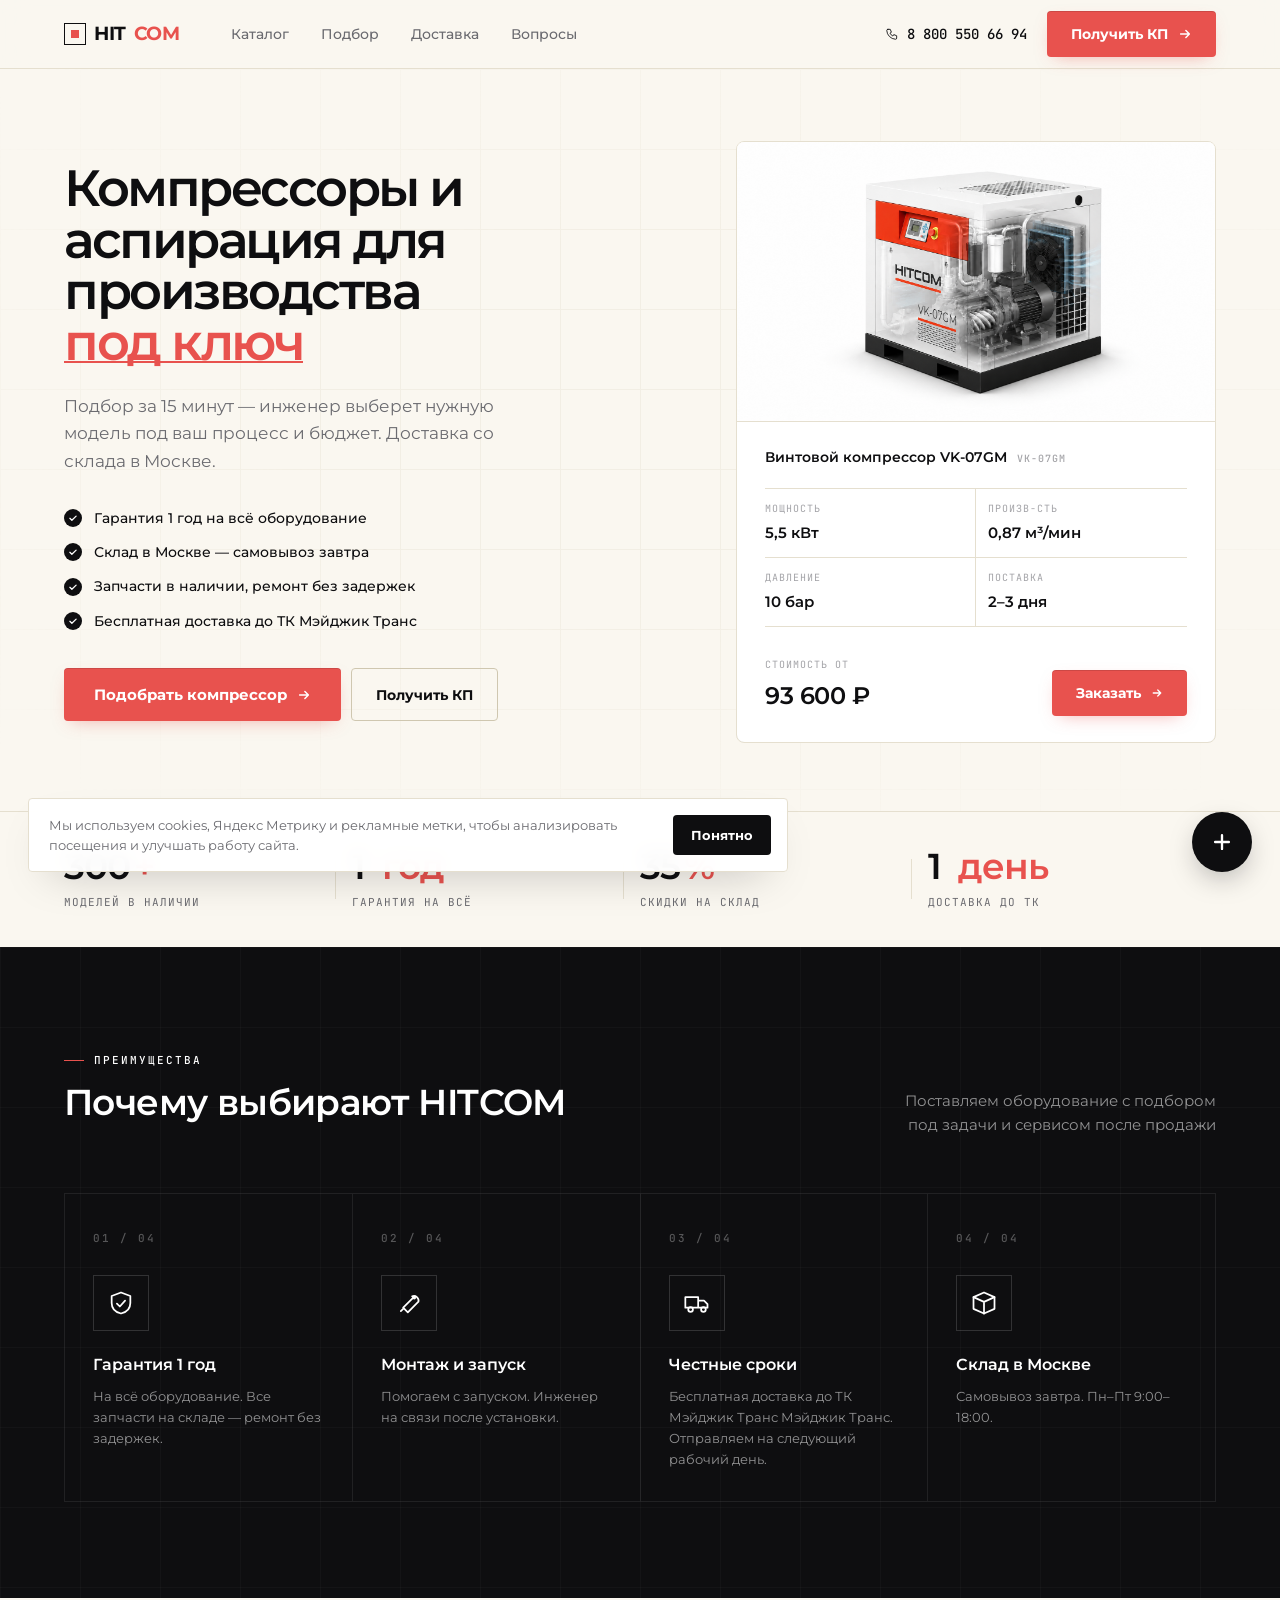
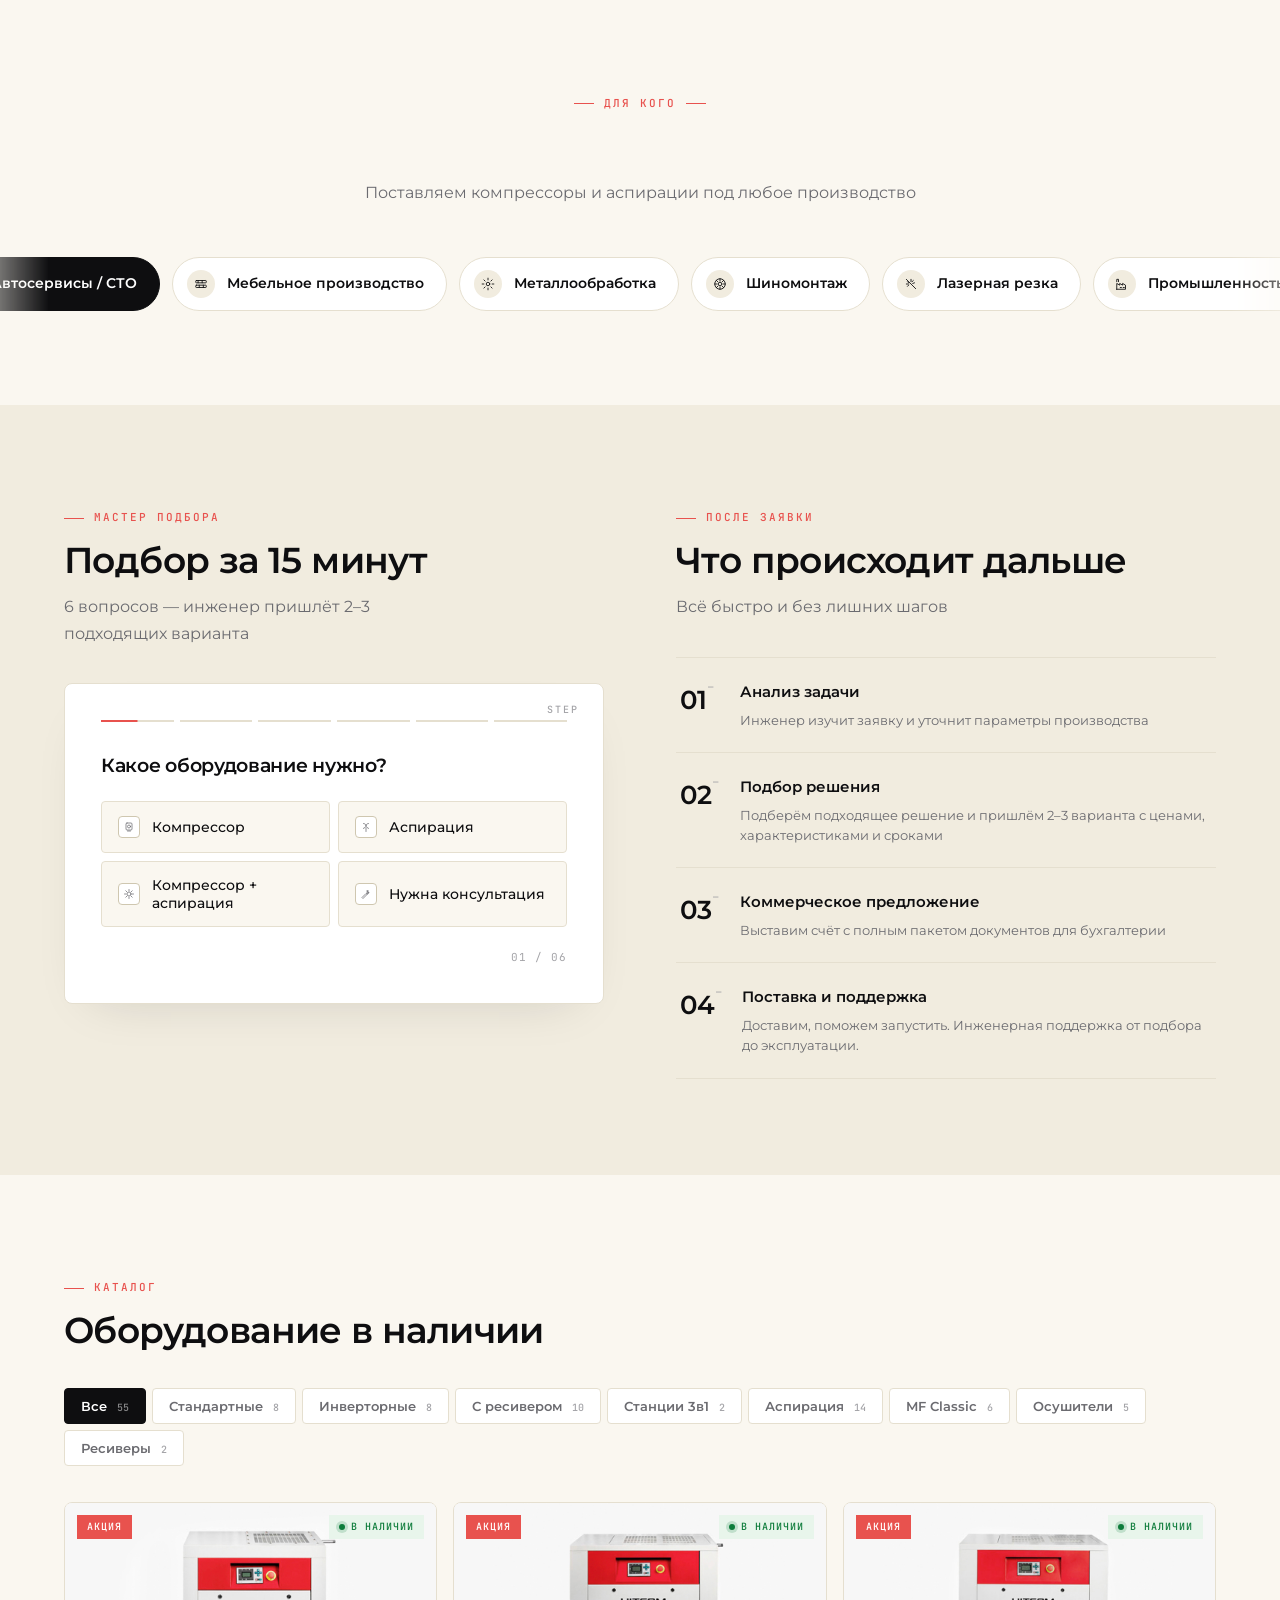
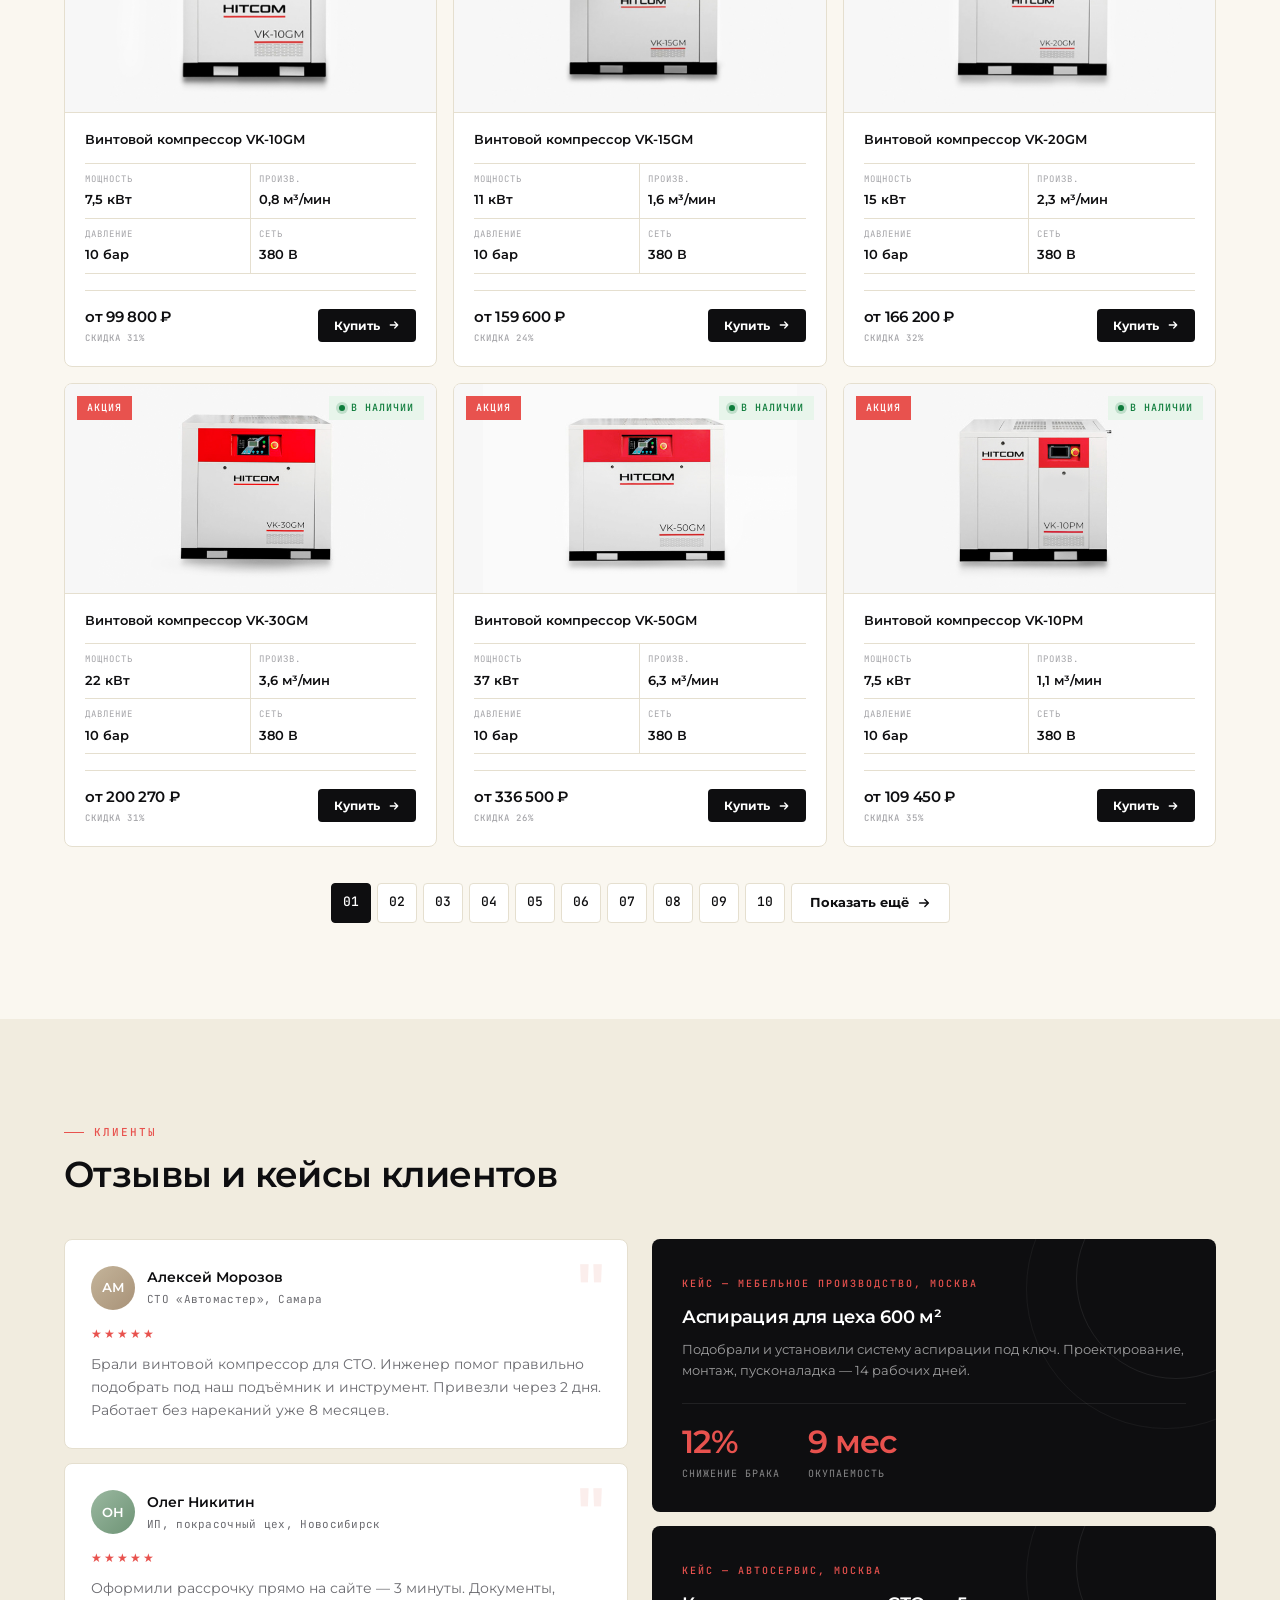
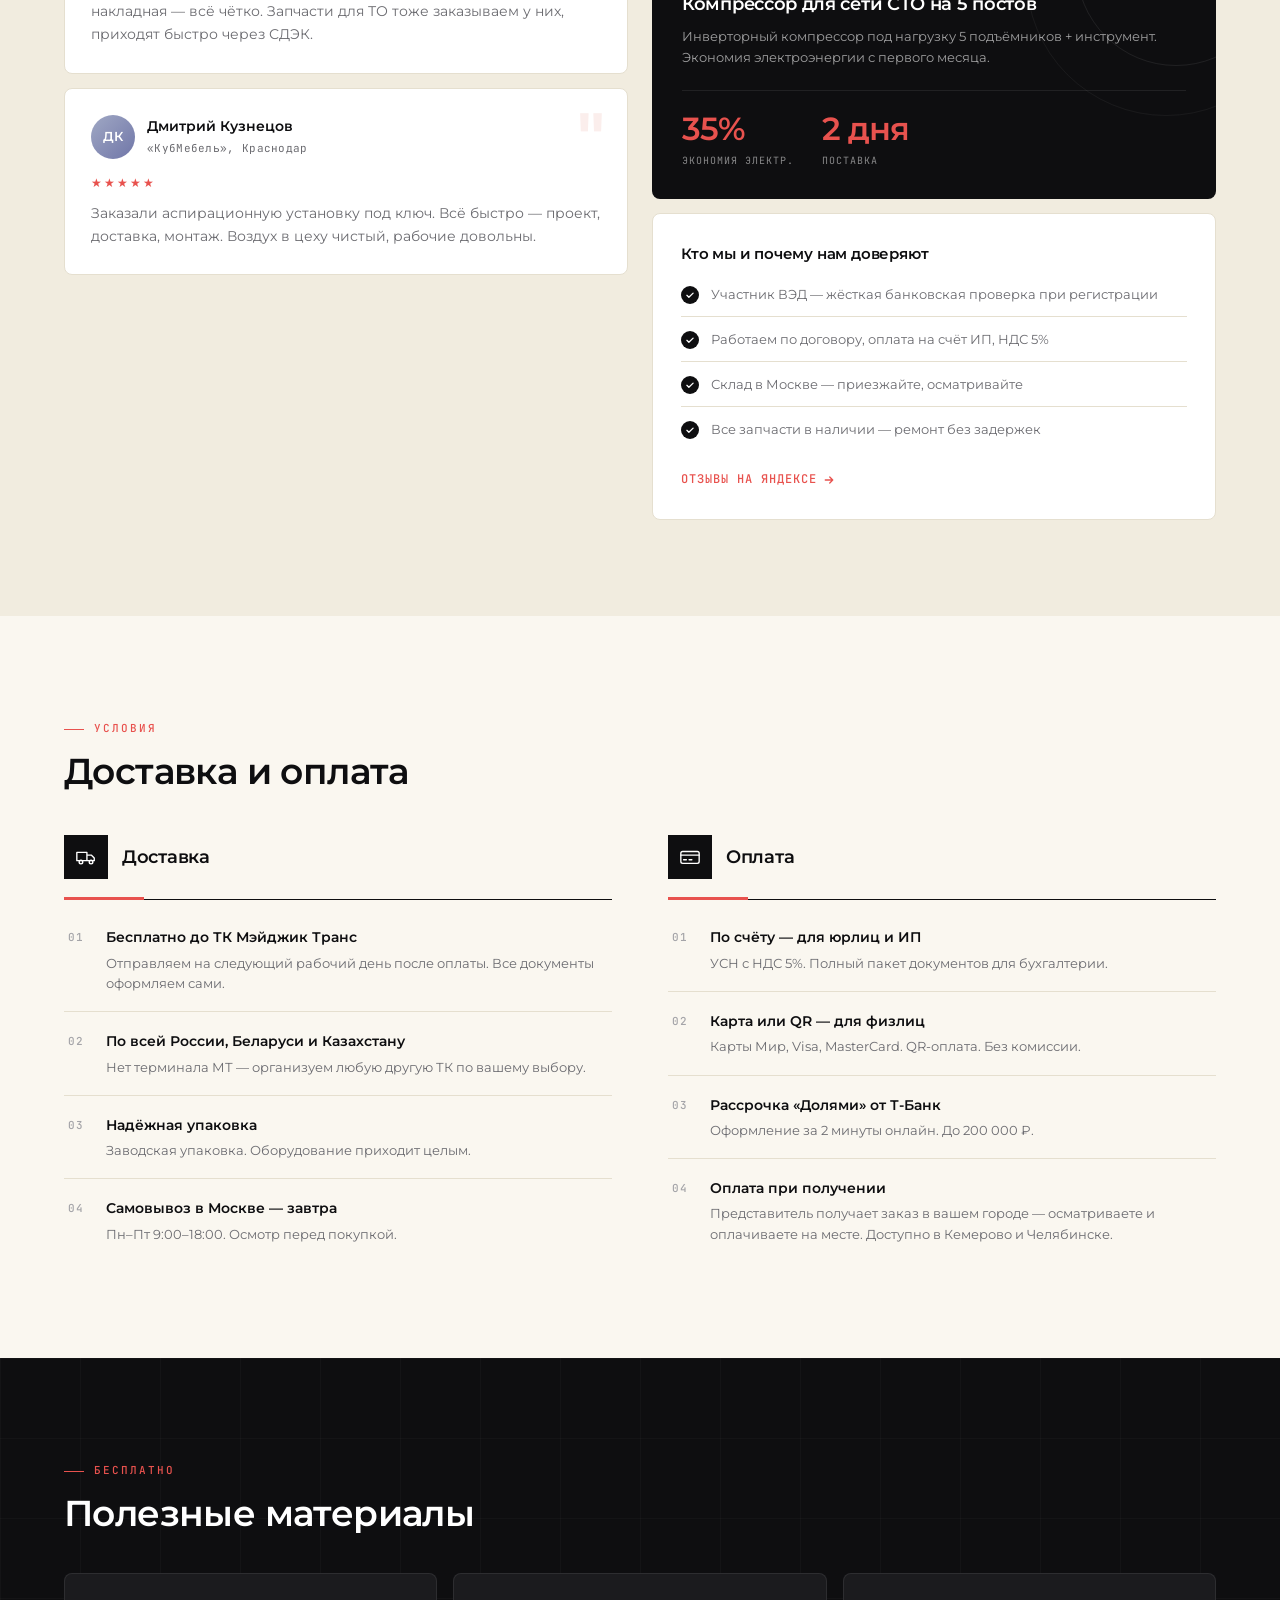
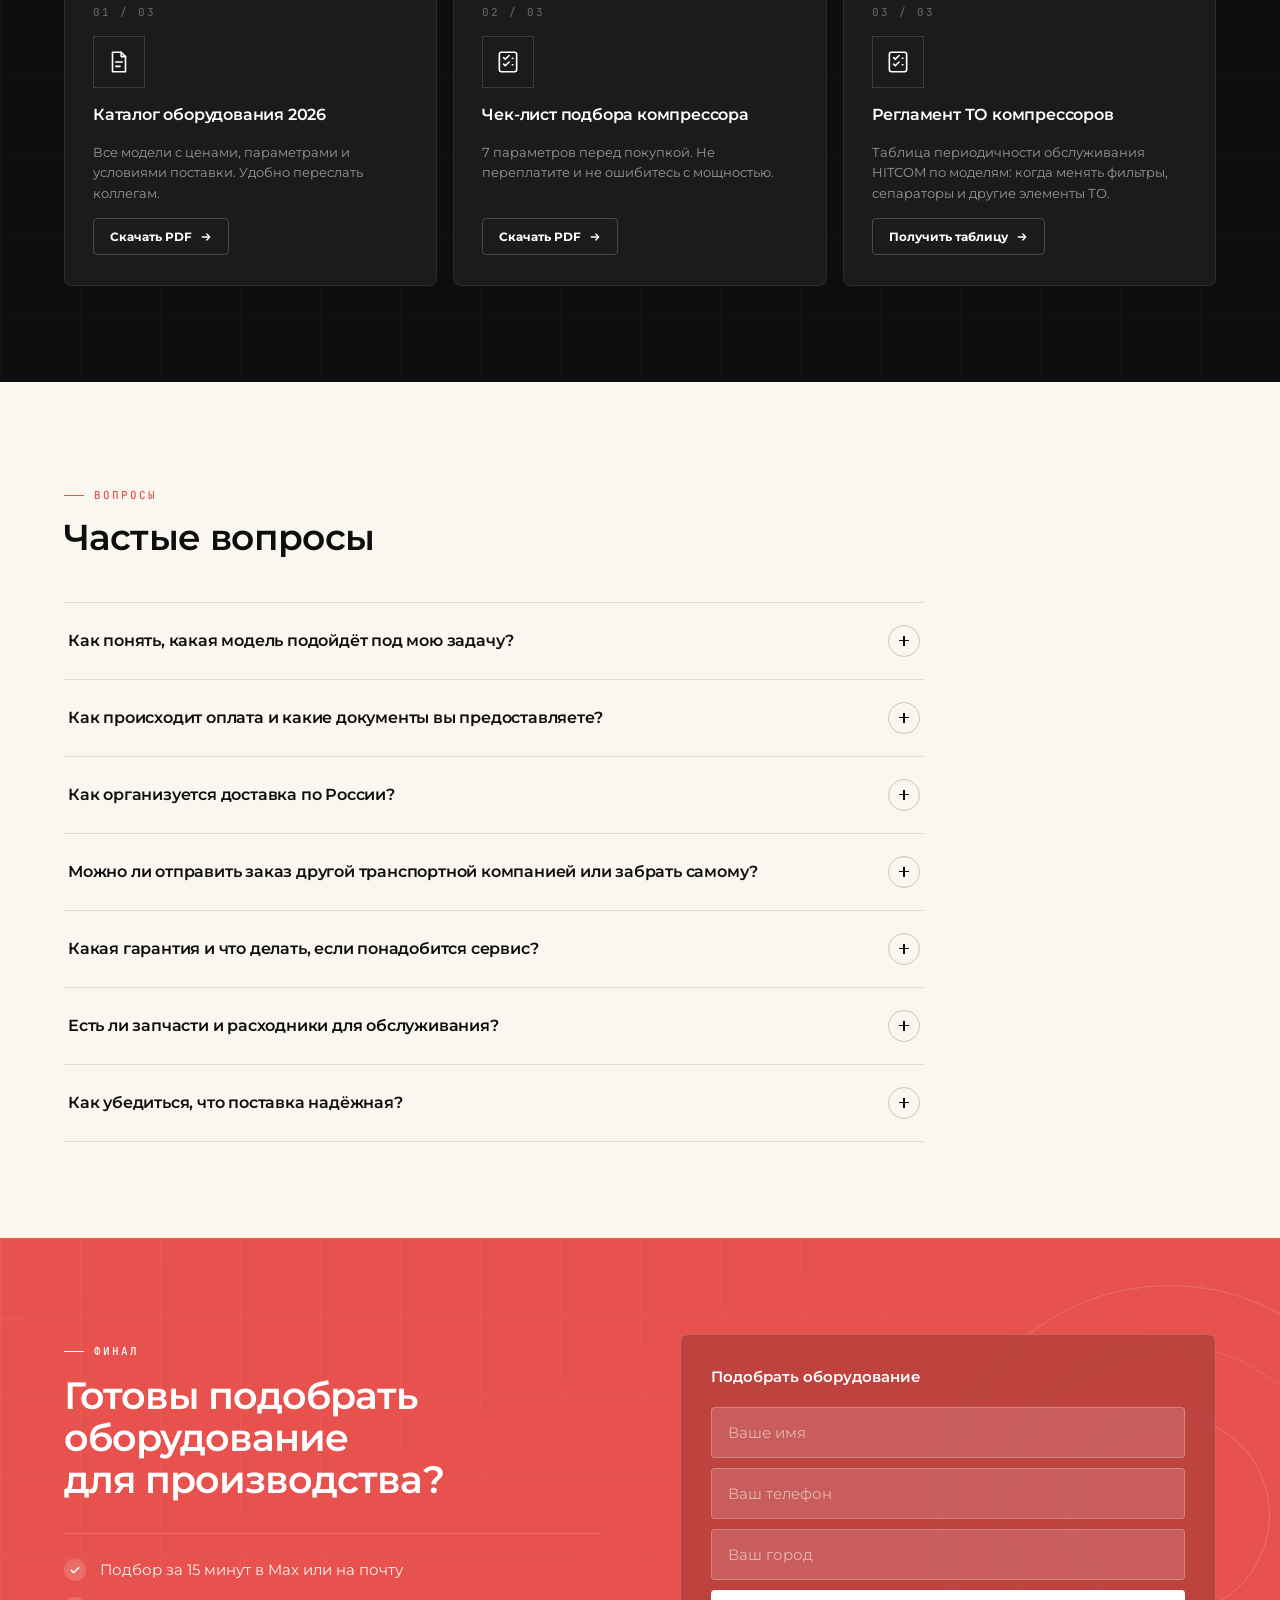
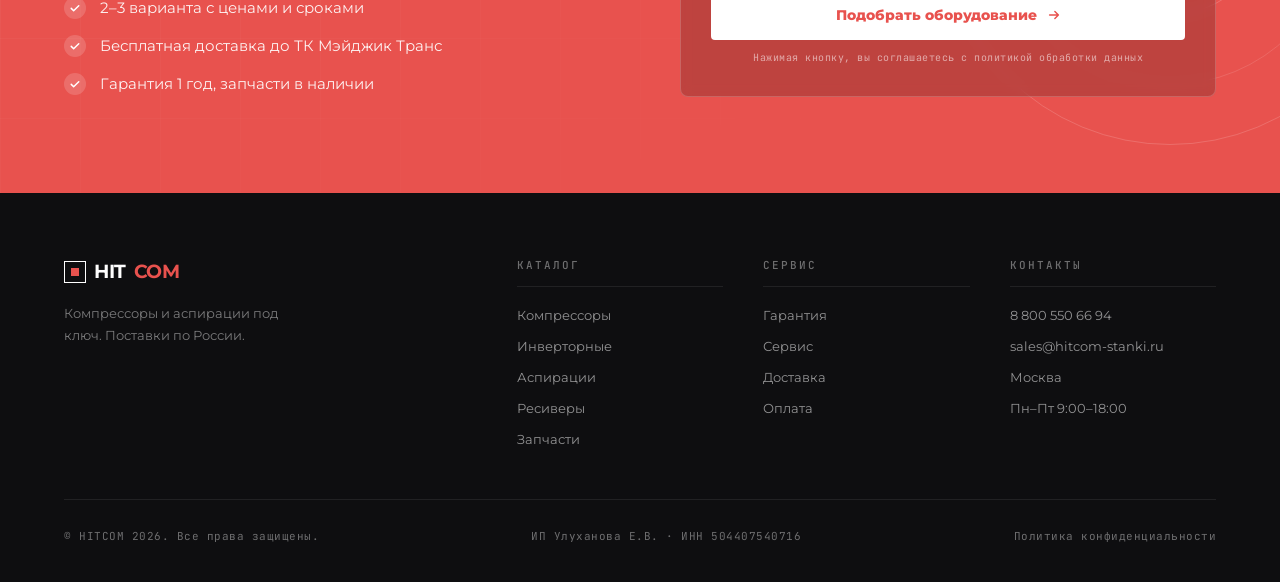
==== commit 72d70edb: "Swap color themes: index=white, new=beige; add 1234.png to hero Co-Authored-By: Claude Sonnet 4.6 <n" ====
--- a/new.html
+++ b/new.html
@@ -9,7 +9,7 @@
 <link rel="preconnect" href="https://fonts.googleapis.com">
 <link rel="preconnect" href="https://fonts.gstatic.com" crossorigin>
 <link href="https://fonts.googleapis.com/css2?family=Montserrat:wght@400;500;600;700;800&family=JetBrains+Mono:wght@400;500;600&display=swap" rel="stylesheet">
-<link rel="stylesheet" href="css/style-new.css">
+<link rel="stylesheet" href="css/style.css">
 <!-- Yandex.Metrika counter -->
 <script type="text/javascript">
     (function(m,e,t,r,i,k,a){
@@ -117,7 +117,7 @@
       <div class="hcard" id="hcard">
         <div class="hcard-img">
           <div class="hcard-photo-wrap">
-            <img class="hcard-photo" src="assets/main/123.png" alt="Винтовой компрессор VK-07GM">
+            <img class="hcard-photo" src="assets/main/1234.png" alt="Винтовой компрессор VK-07GM">
           </div>
         </div>
         <div class="hcard-body">
--- a/css/style.css
+++ b/css/style.css
@@ -0,0 +1,874 @@
+/* ═══════════════════════════════════════════
+   ТОКЕНЫ
+═══════════════════════════════════════════ */
+:root {
+  --coral: #E8524E;
+  --coral-dk: #C53D39;
+  --coral-tint: #FBEEEC;
+  --coral-line: #F0CDCB;
+  --coral-soft: rgba(232,82,78,.08);
+  --ink: #0E0E10;
+  --ink-2: #1B1B1E;
+  --graphite: #2A2A2C;
+  --steel: #6B6B70;
+  --ash: #A4A4A8;
+  --paper: #FAF7F0;
+  --paper-2: #F1ECDF;
+  --line: #E5DFCF;
+  --line-2: #CFC7B0;
+  --white: #FFFFFF;
+  --fh: 'Montserrat', sans-serif;
+  --fb: 'Montserrat', sans-serif;
+  --fm: 'JetBrains Mono', monospace;
+  --r: 4px;
+  --rl: 8px;
+  --mw: 1280px;
+  --px: 64px;
+}
+
+*, *::before, *::after { margin: 0; padding: 0; box-sizing: border-box; }
+html { scroll-behavior: smooth; overflow-x: hidden; }
+body {
+  font-family: var(--fb);
+  background: var(--paper);
+  color: var(--ink);
+  overflow-x: hidden;
+  font-size: 16px;
+  line-height: 1.6;
+  -webkit-font-smoothing: antialiased;
+  text-rendering: optimizeLegibility;
+}
+a { text-decoration: none; color: inherit; }
+button { font-family: inherit; }
+::selection { background: var(--coral); color: #fff; }
+.w { max-width: var(--mw); margin: 0 auto; padding: 0 var(--px); }
+
+.s-lbl {
+  font-family: var(--fm);
+  font-size: 11px; font-weight: 500;
+  color: var(--coral);
+  text-transform: uppercase; letter-spacing: 2px;
+  margin-bottom: 14px;
+  display: inline-flex; align-items: center; gap: 10px;
+}
+.s-lbl::before { content: ''; width: 20px; height: 1px; background: var(--coral); }
+.s-ttl {
+  font-family: var(--fh);
+  font-size: clamp(26px, 2.8vw, 38px);
+  font-weight: 600; letter-spacing: -.6px;
+  color: var(--ink); line-height: 1.1;
+  margin-bottom: 14px; text-wrap: balance;
+}
+.s-sub {
+  font-size: 16px; color: var(--steel);
+  line-height: 1.65; margin-bottom: 36px; max-width: 580px;
+}
+
+/* ═══ КНОПКИ ═══ */
+.btn {
+  font-family: var(--fb); font-weight: 700; font-size: 14px;
+  cursor: pointer; display: inline-flex; align-items: center; gap: 10px;
+  border-radius: var(--r); white-space: nowrap; border: none;
+  padding: 14px 24px; position: relative; overflow: hidden;
+  transition: transform .25s cubic-bezier(.2,.7,.2,1), box-shadow .25s, background .2s;
+  isolation: isolate;
+}
+.btn svg { transition: transform .3s cubic-bezier(.2,.7,.2,1); }
+.btn:hover svg { transform: translateX(4px); }
+.btn-r { background: var(--coral); color: #fff; box-shadow: 0 1px 0 rgba(0,0,0,.12) inset, 0 6px 18px -8px rgba(232,82,78,.5); }
+.btn-r::before {
+  content: ''; position: absolute; inset: 0; z-index: -1;
+  background: var(--coral-dk); transform: translateY(101%);
+  transition: transform .35s cubic-bezier(.7,0,.2,1);
+}
+.btn-r:hover { transform: translateY(-2px); box-shadow: 0 1px 0 rgba(0,0,0,.12) inset, 0 14px 28px -10px rgba(232,82,78,.55); }
+.btn-r:hover::before { transform: translateY(0); }
+.btn-r.lg { font-size: 15px; padding: 17px 30px; }
+.btn-o { background: transparent; color: var(--ink); border: 1.5px solid var(--line-2); }
+.btn-o::before {
+  content: ''; position: absolute; inset: 0; z-index: -1;
+  background: var(--ink); transform: scaleX(0); transform-origin: left;
+  transition: transform .4s cubic-bezier(.7,0,.2,1);
+}
+.btn-o:hover { color: #fff; border-color: var(--ink); }
+.btn-o:hover::before { transform: scaleX(1); }
+
+/* ═══ ШАПКА ═══ */
+header {
+  position: sticky; top: 0; z-index: 300;
+  background: rgba(250,247,240,.85);
+  backdrop-filter: blur(14px); -webkit-backdrop-filter: blur(14px);
+  border-bottom: 1px solid var(--line);
+  transition: padding .25s, background .25s;
+}
+header.scrolled { background: rgba(250,247,240,.97); }
+.h-in {
+  max-width: var(--mw); margin: 0 auto;
+  padding: 0 var(--px); height: 68px;
+  display: flex; align-items: center;
+}
+.logo {
+  font-family: var(--fh); font-size: 19px; font-weight: 700;
+  color: var(--ink); letter-spacing: -.5px;
+  margin-right: 52px; flex-shrink: 0;
+  display: inline-flex; align-items: center; gap: 8px;
+}
+.logo b { color: var(--coral); }
+.logo .logo-mark {
+  width: 22px; height: 22px; border: 1.5px solid var(--ink);
+  display: grid; place-items: center; position: relative;
+}
+.logo .logo-mark::after { content: ''; width: 8px; height: 8px; background: var(--coral); }
+nav { display: flex; gap: 32px; flex: 1; }
+nav a { font-size: 14px; font-weight: 500; color: var(--steel); position: relative; padding: 6px 0; }
+nav a::after {
+  content: ''; position: absolute; left: 0; bottom: 0;
+  width: 100%; height: 1px; background: var(--coral);
+  transform: scaleX(0); transform-origin: right;
+  transition: transform .35s cubic-bezier(.7,0,.2,1);
+}
+nav a:hover { color: var(--ink); }
+nav a:hover::after { transform: scaleX(1); transform-origin: left; }
+.h-r { display: flex; align-items: center; gap: 20px; flex-shrink: 0; }
+.h-phone {
+  font-family: var(--fm); font-size: 14px; font-weight: 500;
+  color: var(--ink); display: inline-flex; align-items: center; gap: 8px;
+}
+.h-phone:hover { color: var(--coral); }
+
+/* ═══ HERO ═══ */
+.hero { background: var(--paper); position: relative; overflow: hidden; }
+.hero::before {
+  content: ''; position: absolute; inset: 0;
+  background-image:
+    linear-gradient(to right, var(--line) 1px, transparent 1px),
+    linear-gradient(to bottom, var(--line) 1px, transparent 1px);
+  background-size: 80px 80px; opacity: .35;
+  mask-image: radial-gradient(ellipse 85% 70% at 50% 40%, #000 30%, transparent 80%);
+  -webkit-mask-image: radial-gradient(ellipse 85% 70% at 50% 40%, #000 30%, transparent 80%);
+  pointer-events: none;
+}
+.hero-grid {
+  max-width: var(--mw); margin: 0 auto;
+  padding: 72px var(--px) 68px;
+  display: grid; grid-template-columns: 1fr 480px;
+  gap: 72px; align-items: center; min-height: 560px;
+  position: relative; z-index: 1;
+}
+.h-badge {
+  display: inline-flex; align-items: center; gap: 10px;
+  background: var(--white); border: 1px solid var(--line); border-radius: 30px;
+  padding: 7px 16px 7px 10px; font-family: var(--fm);
+  font-size: 11px; font-weight: 500; color: var(--ink);
+  text-transform: uppercase; letter-spacing: 1px;
+  margin-bottom: 28px; width: fit-content;
+}
+.pulse-wrap { position: relative; width: 8px; height: 8px; flex-shrink: 0; }
+.pulse-dot { position: absolute; inset: 0; background: var(--coral); border-radius: 50%; }
+.pulse-ring {
+  position: absolute; inset: 0; background: var(--coral); border-radius: 50%;
+  animation: ringPulse 2.4s cubic-bezier(.4,0,.2,1) infinite;
+}
+@keyframes ringPulse {
+  0% { transform: scale(1); opacity: .7; }
+  100% { transform: scale(2.8); opacity: 0; }
+}
+.hero-l h1 {
+  font-family: var(--fh); font-size: clamp(34px, 4vw, 60px); font-weight: 600;
+  line-height: 1; letter-spacing: -2.5px; color: var(--ink); margin-bottom: 26px;
+}
+.hero-l h1 em { color: var(--coral); font-style: normal; position: relative; display: inline-block; }
+.hero-l h1 em::after {
+  content: ''; position: absolute; left: 0; bottom: 4px; right: 0;
+  height: 2px; background: var(--coral); transform: scaleX(0); transform-origin: left;
+  animation: drawUnderline 1.2s cubic-bezier(.7,0,.2,1) .8s forwards;
+}
+@keyframes drawUnderline { to { transform: scaleX(1); } }
+.hero-sub { font-size: 17px; color: var(--steel); line-height: 1.6; max-width: 460px; margin-bottom: 32px; }
+.hero-checks { display: flex; flex-direction: column; gap: 12px; margin-bottom: 36px; }
+.hck { display: flex; align-items: center; gap: 12px; font-size: 14px; font-weight: 500; color: var(--ink); }
+.hck-dot { width: 18px; height: 18px; flex-shrink: 0; background: var(--ink); border-radius: 50%; display: grid; place-items: center; }
+.hck-dot svg { width: 10px; height: 10px; }
+.hero-cta { display: flex; gap: 10px; flex-wrap: wrap; }
+.hcard {
+  background: var(--white); border: 1px solid var(--line); border-radius: var(--rl);
+  overflow: hidden; position: relative; transition: transform .5s cubic-bezier(.2,.7,.2,1);
+}
+.hcard::after {
+  content: ''; position: absolute; inset: 0; border-radius: var(--rl);
+  box-shadow: 0 30px 80px -30px rgba(20,20,25,.25), 0 10px 30px -10px rgba(20,20,25,.1);
+  pointer-events: none;
+}
+.hcard-img {
+  position: relative; height: 280px; background: #fbf5ea;
+  display: flex; flex-direction: column; align-items: center; overflow: hidden; border-bottom: 1px solid var(--line);
+  padding: 0;
+}
+.hcard-img::before {
+  content: none;
+}
+.hcard-img .corner { position: absolute; width: 14px; height: 14px; border-color: var(--ink); border-style: solid; }
+.hcard-img .corner.tl { top: 14px; left: 14px; border-width: 1.5px 0 0 1.5px; }
+.hcard-img .corner.tr { top: 14px; right: 14px; border-width: 1.5px 1.5px 0 0; }
+.hcard-img .corner.bl { bottom: 14px; left: 14px; border-width: 0 0 1.5px 1.5px; }
+.hcard-img .corner.br { bottom: 14px; right: 14px; border-width: 0 1.5px 1.5px 0; }
+.hcard-img-badge {
+  position: relative; z-index: 2; flex-shrink: 0;
+  background: var(--coral); color: #fff; font-family: var(--fm);
+  font-size: 11px; font-weight: 500; padding: 5px 14px;
+  text-transform: uppercase; letter-spacing: 1px;
+}
+.hcard-photo-wrap {
+  position: relative; z-index: 1; width: 100%; height: 100%;
+  display: grid; place-items: center; overflow: hidden;
+}
+.hcard-photo {
+  width: 100%; height: 100%; object-fit: contain; object-position: center center;
+  display: block; filter: drop-shadow(0 14px 18px rgba(14,14,16,.12));
+}
+.comp-svg-wrap { position: relative; z-index: 1; }
+.comp-svg { display: block; }
+.comp-svg .draw { stroke-dasharray: 800; stroke-dashoffset: 800; animation: drawIn 2s cubic-bezier(.4,0,.2,1) .5s forwards; }
+.comp-svg .rotor { transform-origin: 70px 70px; animation: rotateSlow 8s linear infinite; }
+.comp-svg .fan { transform-origin: 70px 70px; animation: rotateSlow 3s linear infinite; }
+.comp-svg .pulse-circle { animation: corePulse 2.2s ease-in-out infinite; transform-origin: 70px 70px; }
+@keyframes drawIn { to { stroke-dashoffset: 0; } }
+@keyframes rotateSlow { to { transform: rotate(360deg); } }
+@keyframes corePulse { 0%,100% { transform: scale(1); } 50% { transform: scale(1.15); } }
+.hcard-body { padding: 26px 28px; }
+.hcard-name {
+  font-family: var(--fh); font-size: 14px; font-weight: 600;
+  color: var(--ink); margin-bottom: 22px; line-height: 1.3;
+  display: flex; align-items: baseline; gap: 10px;
+}
+.hcard-name .sku { font-family: var(--fm); font-weight: 500; font-size: 10px; color: var(--ash); letter-spacing: 1px; }
+.hcard-params { display: grid; grid-template-columns: 1fr 1fr; gap: 0; margin-bottom: 24px; border-top: 1px solid var(--line); }
+.hcp { padding: 12px 0; border-bottom: 1px solid var(--line); }
+.hcp:nth-child(odd) { padding-right: 12px; border-right: 1px solid var(--line); }
+.hcp:nth-child(even) { padding-left: 12px; }
+.hcp-k { font-family: var(--fm); font-size: 10px; color: var(--ash); text-transform: uppercase; letter-spacing: 1px; margin-bottom: 4px; }
+.hcp-v { font-family: var(--fh); font-size: 15px; font-weight: 600; color: var(--ink); }
+.hcard-foot { display: flex; justify-content: space-between; align-items: flex-end; gap: 12px; padding-top: 6px; }
+.hcard-price small { font-family: var(--fm); font-size: 10px; color: var(--ash); display: block; margin-bottom: 4px; text-transform: uppercase; letter-spacing: 1px; }
+.hcard-price strong { font-family: var(--fh); font-size: 24px; font-weight: 600; color: var(--ink); letter-spacing: -.5px; }
+.hero-stats { border-top: 1px solid var(--line); background: var(--paper); position: relative; z-index: 2; }
+.hero-stats-in {
+  max-width: var(--mw); margin: 0 auto; padding: 32px var(--px);
+  display: grid; grid-template-columns: repeat(4, 1fr); gap: 0;
+}
+.hstat { padding: 4px 32px 4px 0; position: relative; }
+.hstat:not(:last-child)::after {
+  content: ''; position: absolute; right: 16px; top: 50%; transform: translateY(-50%);
+  width: 1px; height: 40px; background: var(--line);
+}
+.hstat-v { font-family: var(--fh); font-size: 36px; font-weight: 600; color: var(--ink); line-height: 1; letter-spacing: -1px; display: flex; align-items: baseline; gap: 4px; }
+.hstat-v b { color: var(--coral); font-weight: 600; }
+.hstat-k { font-family: var(--fm); font-size: 11px; color: var(--steel); text-transform: uppercase; letter-spacing: 1px; margin-top: 10px; }
+
+/* ═══ ПОЧЕМУ HITCOM ═══ */
+.why { background: var(--ink); padding: 96px 0; position: relative; overflow: hidden; }
+.why::before {
+  content: ''; position: absolute; inset: 0;
+  background-image: linear-gradient(to right, rgba(255,255,255,.025) 1px, transparent 1px), linear-gradient(to bottom, rgba(255,255,255,.025) 1px, transparent 1px);
+  background-size: 80px 80px;
+}
+.why-head { display: grid; grid-template-columns: 1fr auto; align-items: end; gap: 40px; margin-bottom: 56px; position: relative; z-index: 1; }
+.why-head .s-lbl { color: #fff; }
+.why-head .s-lbl::before { background: var(--coral); }
+.why-head .s-ttl { color: #fff; }
+.why-head p { font-size: 15px; color: rgba(255,255,255,.55); max-width: 320px; text-align: right; }
+.why-grid { display: grid; grid-template-columns: repeat(4,1fr); gap: 0; border-top: 1px solid rgba(255,255,255,.08); border-left: 1px solid rgba(255,255,255,.08); position: relative; z-index: 1; }
+.wcard { padding: 36px 28px 32px; border-right: 1px solid rgba(255,255,255,.08); border-bottom: 1px solid rgba(255,255,255,.08); position: relative; transition: background .35s; overflow: hidden; }
+.wcard::before { content: ''; position: absolute; inset: auto 0 0 0; height: 2px; background: var(--coral); transform: scaleX(0); transform-origin: left; transition: transform .5s cubic-bezier(.7,0,.2,1); }
+.wcard:hover { background: var(--ink-2); }
+.wcard:hover::before { transform: scaleX(1); }
+.wcard:hover .wico { color: var(--coral); border-color: var(--coral); }
+.w-num { font-family: var(--fm); font-size: 11px; font-weight: 500; color: rgba(255,255,255,.3); letter-spacing: 2px; margin-bottom: 28px; }
+.wico { width: 56px; height: 56px; border: 1.2px solid rgba(255,255,255,.15); display: grid; place-items: center; color: #fff; margin-bottom: 24px; transition: color .3s, border-color .3s, transform .3s; }
+.wcard:hover .wico { transform: rotate(-4deg); }
+.wico svg { width: 28px; height: 28px; }
+.wt { font-family: var(--fh); font-size: 16px; font-weight: 600; color: #fff; margin-bottom: 10px; line-height: 1.3; }
+.wd { font-size: 13px; color: rgba(255,255,255,.55); line-height: 1.6; }
+
+/* ═══ СЕГМЕНТЫ ═══ */
+.segs { background: var(--paper); padding: 88px 0; }
+.segs-head { text-align: center; margin-bottom: 44px; }
+.segs-head .s-lbl { justify-content: center; }
+.segs-head .s-lbl::before, .segs-head .s-lbl::after { content: ''; width: 20px; height: 1px; background: var(--coral); }
+.segs-head .s-sub { margin: 0 auto; }
+.segs-head .s-ttl { margin: 0 auto 14px; max-width: 720px; }
+.seg-marquee {
+  overflow: hidden;
+  mask-image: linear-gradient(to right, transparent, #000 8%, #000 92%, transparent);
+  -webkit-mask-image: linear-gradient(to right, transparent, #000 8%, #000 92%, transparent);
+  margin: 0 calc(-1 * var(--px)); padding: 6px 0;
+}
+.seg-track { display: flex; gap: 12px; width: max-content; animation: marquee 38s linear infinite; }
+.seg-marquee:hover .seg-track { animation-play-state: paused; }
+@keyframes marquee { from { transform: translateX(0); } to { transform: translateX(-50%); } }
+.stab {
+  background: var(--white); border: 1px solid var(--line); border-radius: 30px;
+  padding: 12px 22px 12px 14px; font-size: 14px; font-weight: 600; color: var(--ink);
+  cursor: pointer; display: inline-flex; align-items: center; gap: 12px; white-space: nowrap; transition: all .25s;
+}
+.stab:hover, .stab.on { background: var(--ink); color: #fff; border-color: var(--ink); }
+.stab:hover .stab-ico, .stab.on .stab-ico { background: var(--coral); color: #fff; }
+.stab-ico { width: 28px; height: 28px; border-radius: 50%; background: var(--paper-2); display: grid; place-items: center; color: var(--ink); transition: all .25s; }
+.stab-ico svg { width: 14px; height: 14px; }
+
+/* ═══ КВИЗ ═══ */
+.quiz { background: var(--paper-2); padding: 96px 0; position: relative; }
+.quiz-in { display: grid; grid-template-columns: 1fr 1fr; gap: 72px; align-items: start; }
+.qbox { background: var(--white); border: 1px solid var(--line); border-radius: var(--rl); padding: 36px; position: relative; overflow: hidden; box-shadow: 0 20px 50px -30px rgba(20,20,25,.18); }
+.qbox::before { content: 'STEP'; position: absolute; top: 18px; right: 24px; font-family: var(--fm); font-size: 10px; font-weight: 500; color: var(--ash); letter-spacing: 2px; }
+.qprog { display: flex; gap: 6px; margin-bottom: 32px; }
+.qp { height: 2px; flex: 1; background: var(--line); position: relative; overflow: hidden; }
+.qp::after { content: ''; position: absolute; inset: 0; background: var(--coral); transform: scaleX(0); transform-origin: left; transition: transform .55s cubic-bezier(.5,0,.2,1); }
+.qp.done::after { transform: scaleX(1); }
+.qp.cur::after { transform: scaleX(.5); animation: cursorPulse 1.6s ease-in-out infinite; }
+@keyframes cursorPulse { 0%,100% { transform: scaleX(.4); } 50% { transform: scaleX(.7); } }
+.qstep { display: none; }
+.qstep.on { display: block; animation: qFade .4s cubic-bezier(.4,0,.2,1); }
+@keyframes qFade { from { opacity: 0; transform: translateX(20px); } to { opacity: 1; transform: translateX(0); } }
+.q-q { font-family: var(--fh); font-size: 19px; font-weight: 600; color: var(--ink); margin-bottom: 22px; line-height: 1.3; letter-spacing: -.3px; }
+.qopts { display: grid; grid-template-columns: 1fr 1fr; gap: 8px; margin-bottom: 22px; }
+.qopt { background: var(--paper); border: 1px solid var(--line); border-radius: var(--r); padding: 14px 16px; cursor: pointer; font-size: 14px; font-weight: 500; color: var(--ink); display: flex; align-items: center; gap: 12px; transition: all .22s; line-height: 1.3; position: relative; }
+.qopt-mk { width: 22px; height: 22px; flex-shrink: 0; border: 1px solid var(--line-2); border-radius: 4px; display: grid; place-items: center; color: var(--steel); transition: all .22s; background: var(--white); }
+.qopt-mk svg { width: 12px; height: 12px; }
+.qopt:hover { border-color: var(--ink); transform: translateY(-1px); }
+.qopt:hover .qopt-mk { color: var(--ink); border-color: var(--ink); }
+.qopt.sel { background: var(--coral-tint); border-color: var(--coral); color: var(--coral-dk); }
+.qopt.sel .qopt-mk { background: var(--coral); border-color: var(--coral); color: #fff; }
+.qnav { display: flex; align-items: center; gap: 10px; }
+.qback { background: none; border: 1px solid var(--line); border-radius: var(--r); padding: 9px 14px; font-family: var(--fm); font-size: 11px; font-weight: 500; color: var(--steel); text-transform: uppercase; letter-spacing: 1px; cursor: pointer; transition: .22s; }
+.qback:hover { border-color: var(--ink); color: var(--ink); }
+.qcnt { font-family: var(--fm); font-size: 11px; color: var(--ash); letter-spacing: 1px; margin-left: auto; }
+.qfinal { display: none; }
+.qfinal.on { display: block; animation: qFade .4s; }
+.qfinal h3 { font-family: var(--fh); font-size: 19px; font-weight: 600; margin-bottom: 8px; letter-spacing: -.3px; }
+.qfinal > p { font-size: 14px; color: var(--steel); margin-bottom: 22px; }
+.qform { display: flex; flex-direction: column; gap: 10px; }
+.fi { background: var(--paper); border: 1px solid var(--line); border-radius: var(--r); padding: 14px 16px; font-family: var(--fb); font-size: 15px; color: var(--ink); outline: none; transition: all .2s; width: 100%; }
+.fi:focus { border-color: var(--ink); background: var(--white); box-shadow: 0 0 0 3px rgba(14,14,16,.06); }
+.fi.err { border-color: var(--coral); box-shadow: 0 0 0 3px rgba(232,82,78,.12); }
+.fi::placeholder { color: var(--ash); }
+.qsub { background: var(--ink); color: #fff; font-family: var(--fb); font-size: 14px; font-weight: 700; padding: 16px; border-radius: var(--r); border: none; cursor: pointer; transition: background .25s, transform .25s; display: inline-flex; align-items: center; justify-content: center; gap: 10px; }
+.qsub:hover { background: var(--coral); }
+.qsub svg { transition: transform .3s; }
+.qsub:hover svg { transform: translateX(4px); }
+.form-note { font-family: var(--fm); font-size: 10px; color: var(--ash); text-align: center; margin-top: 4px; letter-spacing: .5px; }
+.asteps { display: flex; flex-direction: column; gap: 0; margin-top: 8px; border-top: 1px solid var(--line); }
+.astep { display: flex; gap: 20px; align-items: flex-start; padding: 22px 4px; border-bottom: 1px solid var(--line); transition: padding-left .3s; cursor: default; position: relative; }
+.astep::before { content: ''; position: absolute; left: -4px; top: 0; bottom: 0; width: 2px; background: var(--coral); transform: scaleY(0); transform-origin: top; transition: transform .35s cubic-bezier(.7,0,.2,1); }
+.astep:hover { padding-left: 14px; }
+.astep:hover::before { transform: scaleY(1); }
+.astep-n { font-family: var(--fh); font-size: 26px; font-weight: 600; color: var(--ink); letter-spacing: -1px; flex-shrink: 0; min-width: 40px; }
+.astep-n sup { font-family: var(--fm); font-size: 9px; font-weight: 500; color: var(--ash); letter-spacing: 1px; vertical-align: top; margin-left: 2px; }
+.astep-t { font-family: var(--fh); font-size: 15px; font-weight: 600; color: var(--ink); margin-bottom: 6px; }
+.astep-d { font-size: 13px; color: var(--steel); line-height: 1.55; }
+
+/* ═══ КАТАЛОГ ═══ */
+.catalog { background: var(--paper); padding: 96px 0; }
+.cat-head { display: flex; justify-content: space-between; align-items: flex-end; margin-bottom: 36px; flex-wrap: wrap; gap: 24px; }
+.cat-filters { display: flex; gap: 6px; flex-wrap: wrap; }
+.cf { background: var(--white); border: 1px solid var(--line); border-radius: var(--r); padding: 9px 16px; font-size: 13px; font-weight: 600; color: var(--steel); cursor: pointer; transition: all .22s; font-family: var(--fb); position: relative; }
+.cf.on, .cf:hover { background: var(--ink); border-color: var(--ink); color: #fff; }
+.cf .cf-count { font-family: var(--fm); font-size: 10px; color: var(--ash); margin-left: 6px; font-weight: 500; }
+.cf.on .cf-count, .cf:hover .cf-count { color: rgba(255,255,255,.5); }
+.cat-grid { display: grid; grid-template-columns: repeat(3,1fr); gap: 16px; margin-bottom: 36px; }
+.pcard { border: 1px solid var(--line); border-radius: var(--rl); overflow: hidden; cursor: pointer; transition: border-color .25s, transform .35s cubic-bezier(.2,.7,.2,1), box-shadow .35s; perspective: 1200px; background: var(--white); }
+.pcard:hover { border-color: var(--ink); transform: translateY(-4px); box-shadow: 0 20px 50px -20px rgba(20,20,25,.18); }
+.pc-in { position: relative; transition: transform .65s cubic-bezier(.7,0,.2,1); transform-style: preserve-3d; }
+.pcard:hover .pc-in { transform: rotateY(180deg); }
+#c6.pcard:hover .pc-in { transform: none; }
+.pc-front, .pc-back { backface-visibility: hidden; -webkit-backface-visibility: hidden; }
+.pc-back { position: absolute; inset: 0; transform: rotateY(180deg); background: var(--white); padding: 22px; display: flex; flex-direction: column; justify-content: space-between; min-height: 376px; }
+.pc-img { height: 210px; background: #f7f7f7; position: relative; display: grid; place-items: center; border-bottom: 1px solid var(--line); overflow: hidden; }
+.pc-img::before { content: ''; position: absolute; inset: 0; background-image: linear-gradient(to right, rgba(14,14,16,.04) 1px, transparent 1px), linear-gradient(to bottom, rgba(14,14,16,.04) 1px, transparent 1px); background-size: 20px 20px; }
+.pc-img svg { position: relative; z-index: 1; transition: transform .5s cubic-bezier(.2,.7,.2,1); }
+.pcard:hover .pc-img svg { transform: scale(1.06); }
+.pc-gallery { position: absolute; inset: 0; z-index: 1; background: #f7f7f7; }
+.pc-gallery-img { position: absolute; inset: 0; width: 100%; height: 100%; object-fit: contain; opacity: 0; transition: opacity .35s ease, transform .5s cubic-bezier(.2,.7,.2,1); }
+.pc-gallery-img.on { opacity: 1; }
+.pcard:hover .pc-gallery-img.on { transform: scale(1.03); }
+.pc-badge { position: absolute; top: 12px; left: 12px; z-index: 2; background: var(--coral); color: #fff; font-family: var(--fm); font-size: 10px; font-weight: 500; padding: 4px 10px; text-transform: uppercase; letter-spacing: 1px; }
+.pc-stock { position: absolute; top: 12px; right: 12px; z-index: 2; font-family: var(--fm); font-size: 10px; font-weight: 500; padding: 4px 10px; text-transform: uppercase; letter-spacing: 1px; display: inline-flex; align-items: center; gap: 6px; }
+.pc-stock::before { content: ''; width: 6px; height: 6px; border-radius: 50%; }
+.stk-in { background: #E8F5EB; color: #0E7C3B; }
+.stk-in::before { background: #0E7C3B; box-shadow: 0 0 0 3px rgba(14,124,59,.18); }
+.stk-ord { background: #FBF1E1; color: #A86515; }
+.stk-ord::before { background: #A86515; }
+.pc-body { padding: 18px 20px 20px; }
+.pc-name { font-family: var(--fh); font-size: 13px; font-weight: 600; color: var(--ink); margin-bottom: 14px; line-height: 1.35; }
+.pc-params { display: grid; grid-template-columns: 1fr 1fr; gap: 0; margin-bottom: 16px; border-top: 1px solid var(--line); }
+.pc-params > div { padding: 8px 0; border-bottom: 1px solid var(--line); }
+.pc-params > div:nth-child(odd) { padding-right: 8px; border-right: 1px solid var(--line); }
+.pc-params > div:nth-child(even) { padding-left: 8px; }
+.pp-k { font-family: var(--fm); font-size: 9px; color: var(--ash); text-transform: uppercase; letter-spacing: 1px; }
+.pp-v { font-family: var(--fh); font-size: 13px; font-weight: 600; color: var(--ink); margin-top: 3px; }
+.pc-foot { display: flex; justify-content: space-between; align-items: center; padding-top: 14px; border-top: 1px solid var(--line); gap: 8px; }
+.pc-price { font-family: var(--fh); font-size: 15px; font-weight: 600; color: var(--ink); letter-spacing: -.3px; }
+.pc-price small { font-family: var(--fm); font-size: 9px; color: var(--ash); font-weight: 500; display: block; text-transform: uppercase; letter-spacing: 1px; margin-top: 2px; }
+.pc-buy { background: var(--ink); color: #fff; font-family: var(--fb); font-size: 12px; font-weight: 700; padding: 9px 16px; border-radius: var(--r); border: none; cursor: pointer; transition: background .22s, transform .22s; display: inline-flex; align-items: center; gap: 8px; }
+.pc-buy:hover { background: var(--coral); transform: translateY(-1px); }
+.pc-buy svg { width: 12px; height: 12px; transition: transform .25s; }
+.pc-buy:hover svg { transform: translateX(3px); }
+.pb-name { font-family: var(--fh); font-size: 13px; font-weight: 600; color: var(--ink); margin-bottom: 14px; line-height: 1.3; }
+.pb-rows { flex: 1; }
+.pb-row { display: flex; justify-content: space-between; padding: 8px 0; border-bottom: 1px solid var(--line); font-size: 13px; }
+.pb-row:last-child { border: none; }
+.pb-k { font-family: var(--fm); font-size: 11px; color: var(--steel); text-transform: uppercase; letter-spacing: .5px; }
+.pb-v { font-family: var(--fh); font-weight: 600; color: var(--ink); font-size: 12px; }
+.pb-btns { display: flex; gap: 8px; margin-top: 14px; }
+.pb-btns button { flex: 1; padding: 11px; border-radius: var(--r); font-family: var(--fb); font-size: 12px; font-weight: 700; cursor: pointer; transition: .22s; }
+.pbb1 { background: var(--coral); color: #fff; border: none; }
+.pbb1:hover { background: var(--coral-dk); }
+.pbb2 { background: none; border: 1.5px solid var(--line); color: var(--ink); }
+.pbb2:hover { border-color: var(--ink); background: var(--ink); color: #fff; }
+.cat-pag { display: flex; align-items: center; justify-content: center; gap: 6px; }
+.pg-n { width: 40px; height: 40px; display: grid; place-items: center; font-family: var(--fm); font-size: 13px; font-weight: 500; background: var(--white); border: 1px solid var(--line); border-radius: var(--r); cursor: pointer; transition: all .22s; color: var(--ink); }
+.pg-n.on { background: var(--ink); border-color: var(--ink); color: #fff; }
+.pg-n:hover:not(.on) { border-color: var(--ink); }
+.pg-more { background: var(--white); border: 1px solid var(--line); border-radius: var(--r); padding: 0 18px; height: 40px; display: inline-flex; align-items: center; gap: 8px; font-size: 13px; font-weight: 700; color: var(--ink); cursor: pointer; transition: all .22s; font-family: var(--fb); }
+.pg-more:hover { background: var(--ink); color: #fff; border-color: var(--ink); }
+.pg-more svg { transition: transform .25s; }
+.pg-more:hover svg { transform: translateX(3px); }
+
+/* ═══ ОТЗЫВЫ И КЕЙСЫ ═══ */
+.trust { background: var(--paper-2); padding: 96px 0; }
+.trust-grid { display: grid; grid-template-columns: 1fr 1fr; gap: 24px; margin-top: 44px; }
+.rev-col, .case-col { display: flex; flex-direction: column; gap: 14px; }
+.rcard { background: var(--white); border: 1px solid var(--line); border-radius: var(--rl); padding: 26px; position: relative; transition: transform .3s, border-color .3s; }
+.rcard:hover { transform: translateY(-2px); border-color: var(--line-2); }
+.rcard::before { content: '"'; position: absolute; top: 14px; right: 22px; font-family: var(--fh); font-size: 64px; color: var(--coral-tint); line-height: 1; font-weight: 700; }
+.rtop { display: flex; align-items: center; gap: 12px; margin-bottom: 14px; }
+.rava { width: 44px; height: 44px; border-radius: 50%; overflow: hidden; flex-shrink: 0; display: grid; place-items: center; font-family: var(--fh); font-size: 13px; font-weight: 600; color: #fff; }
+.stars { color: var(--coral); font-size: 12px; margin-bottom: 10px; letter-spacing: 2px; }
+.rname { font-family: var(--fh); font-size: 14px; font-weight: 600; color: var(--ink); }
+.rmeta { font-family: var(--fm); font-size: 11px; color: var(--steel); margin-top: 3px; letter-spacing: .3px; }
+.rtxt { font-size: 14px; color: var(--steel); line-height: 1.65; }
+.kcase { background: var(--ink); color: #fff; border-radius: var(--rl); padding: 30px; position: relative; overflow: hidden; transition: transform .35s; }
+.kcase:hover { transform: translateY(-2px); }
+.kcase::after { content: ''; position: absolute; right: -60px; top: -60px; width: 200px; height: 200px; border: 1px solid rgba(255,255,255,.08); border-radius: 50%; transition: transform .6s; }
+.kcase:hover::after { transform: scale(1.2) rotate(20deg); }
+.kcase::before { content: ''; position: absolute; right: -90px; top: -90px; width: 280px; height: 280px; border: 1px solid rgba(255,255,255,.05); border-radius: 50%; }
+.kcase-tag { display: inline-block; font-family: var(--fm); font-size: 10px; font-weight: 500; color: var(--coral); text-transform: uppercase; letter-spacing: 2px; margin-bottom: 14px; position: relative; z-index: 1; }
+.kcase-ttl { font-family: var(--fh); font-size: 18px; font-weight: 600; color: #fff; margin-bottom: 10px; line-height: 1.3; letter-spacing: -.3px; position: relative; z-index: 1; }
+.kcase-desc { font-size: 13px; color: rgba(255,255,255,.6); line-height: 1.6; margin-bottom: 22px; position: relative; z-index: 1; }
+.kcase-stats { display: flex; gap: 28px; padding-top: 22px; border-top: 1px solid rgba(255,255,255,.08); position: relative; z-index: 1; }
+.ks-v { font-family: var(--fh); font-size: 32px; font-weight: 600; color: var(--coral); line-height: 1; letter-spacing: -1px; }
+.ks-k { font-family: var(--fm); font-size: 10px; color: rgba(255,255,255,.5); text-transform: uppercase; letter-spacing: 1px; margin-top: 8px; }
+.about-c { background: var(--white); border: 1px solid var(--line); border-radius: var(--rl); padding: 28px; }
+.about-c h4 { font-family: var(--fh); font-size: 15px; font-weight: 600; color: var(--ink); margin-bottom: 18px; letter-spacing: -.2px; }
+.ai { display: flex; gap: 12px; margin-bottom: 12px; padding-bottom: 12px; border-bottom: 1px solid var(--line); }
+.ai:last-of-type { border-bottom: none; margin-bottom: 14px; }
+.aick { width: 18px; height: 18px; background: var(--ink); border-radius: 50%; flex-shrink: 0; display: grid; place-items: center; margin-top: 2px; }
+.aick svg { width: 10px; height: 10px; }
+.ai p { font-size: 13px; color: var(--steel); line-height: 1.55; }
+.alink { font-family: var(--fm); font-size: 12px; font-weight: 500; color: var(--coral); display: inline-flex; align-items: center; gap: 6px; text-transform: uppercase; letter-spacing: 1px; }
+.alink svg { transition: transform .25s; }
+.alink:hover svg { transform: translateX(3px); }
+
+/* ═══ ДОСТАВКА И ОПЛАТА ═══ */
+.delivery { background: var(--paper); padding: 96px 0; }
+.del-tabs { display: none; }
+.del-grid { display: grid; grid-template-columns: 1fr 1fr; gap: 56px; margin-top: 44px; }
+.del-col { display: block; }
+.del-hd { display: flex; align-items: center; gap: 14px; margin-bottom: 8px; padding-bottom: 20px; border-bottom: 1px solid var(--ink); position: relative; }
+.del-hd::after { content: ''; position: absolute; bottom: -1px; left: 0; width: 80px; height: 3px; background: var(--coral); }
+.del-hd-ico { width: 44px; height: 44px; background: var(--ink); display: grid; place-items: center; color: #fff; }
+.del-hd-ico svg { width: 22px; height: 22px; }
+.del-hd-t { font-family: var(--fh); font-size: 18px; font-weight: 600; color: var(--ink); letter-spacing: -.3px; }
+.ditem { display: flex; gap: 16px; padding: 18px 4px; border-bottom: 1px solid var(--line); transition: padding-left .3s; position: relative; }
+.ditem::before { content: ''; position: absolute; left: -4px; top: 18px; bottom: 18px; width: 2px; background: var(--coral); transform: scaleY(0); transform-origin: top; transition: transform .35s cubic-bezier(.7,0,.2,1); }
+.ditem:hover { padding-left: 14px; }
+.ditem:hover::before { transform: scaleY(1); }
+.ditem:last-child { border-bottom: none; }
+.dnum { font-family: var(--fm); font-size: 11px; font-weight: 500; color: var(--ash); letter-spacing: 1px; min-width: 22px; margin-top: 3px; }
+.dt { font-family: var(--fh); font-size: 14px; font-weight: 600; color: var(--ink); margin-bottom: 4px; }
+.dd { font-size: 13px; color: var(--steel); line-height: 1.55; }
+.dpill { display: inline-flex; align-items: center; gap: 6px; margin-top: 8px; background: var(--coral-tint); border: 1px solid var(--coral-line); border-radius: 20px; padding: 3px 10px 3px 8px; font-family: var(--fm); font-size: 10px; color: var(--coral-dk); font-weight: 500; text-transform: uppercase; letter-spacing: 1px; }
+.dpill::before { content: ''; width: 4px; height: 4px; background: var(--coral); border-radius: 50%; }
+
+/* ═══ ЛИД-МАГНИТЫ ═══ */
+.leadmag { background: var(--ink); padding: 96px 0; color: #fff; position: relative; }
+.leadmag::before { content: ''; position: absolute; inset: 0; background-image: linear-gradient(to right, rgba(255,255,255,.025) 1px, transparent 1px), linear-gradient(to bottom, rgba(255,255,255,.025) 1px, transparent 1px); background-size: 80px 80px; }
+.leadmag .s-ttl { color: #fff; }
+.leadmag .s-lbl { color: var(--coral); }
+.lm-grid { display: grid; grid-template-columns: repeat(3,1fr); gap: 16px; margin-top: 40px; position: relative; z-index: 1; }
+.lmc { background: var(--ink-2); border: 1px solid rgba(255,255,255,.08); border-radius: var(--rl); padding: 30px 28px; display: flex; flex-direction: column; gap: 14px; transition: all .35s; position: relative; overflow: hidden; }
+.lmc::before { content: ''; position: absolute; inset: auto 0 0 0; height: 2px; background: var(--coral); transform: scaleX(0); transform-origin: left; transition: transform .5s cubic-bezier(.7,0,.2,1); }
+.lmc:hover { border-color: rgba(255,255,255,.2); transform: translateY(-4px); }
+.lmc:hover::before { transform: scaleX(1); }
+.lm-num { font-family: var(--fm); font-size: 11px; font-weight: 500; color: rgba(255,255,255,.3); letter-spacing: 2px; }
+.lm-ico { width: 52px; height: 52px; border: 1.2px solid rgba(255,255,255,.15); display: grid; place-items: center; color: #fff; transition: border-color .25s, color .25s, transform .3s; }
+.lmc:hover .lm-ico { color: var(--coral); border-color: var(--coral); transform: rotate(-4deg); }
+.lm-ico svg { width: 26px; height: 26px; }
+.lm-t { font-family: var(--fh); font-size: 16px; font-weight: 600; color: #fff; letter-spacing: -.2px; }
+.lm-d { font-size: 13px; color: rgba(255,255,255,.55); line-height: 1.6; flex: 1; }
+.lm-btn { display: inline-flex; align-items: center; gap: 8px; background: none; border: 1px solid rgba(255,255,255,.2); border-radius: var(--r); padding: 10px 16px; font-family: var(--fb); font-size: 12px; font-weight: 700; color: #fff; cursor: pointer; width: fit-content; transition: all .22s; }
+.lm-btn:hover { background: var(--coral); border-color: var(--coral); }
+.lm-btn svg { transition: transform .25s; }
+.lm-btn:hover svg { transform: translateX(3px); }
+
+/* ═══ FAQ ═══ */
+.faq-s { background: var(--paper); padding: 96px 0; }
+.faq-list { margin-top: 44px; max-width: 860px; }
+.fitem { border-bottom: 1px solid var(--line); }
+.fitem:first-of-type { border-top: 1px solid var(--line); }
+.fq { display: flex; justify-content: space-between; align-items: center; padding: 22px 4px; cursor: pointer; font-family: var(--fh); font-size: 16px; font-weight: 600; color: var(--ink); gap: 24px; transition: padding-left .3s; position: relative; letter-spacing: -.2px; }
+.fq::before { content: ''; position: absolute; left: -4px; top: 18px; bottom: 18px; width: 2px; background: var(--coral); transform: scaleY(0); transform-origin: top; transition: transform .35s cubic-bezier(.7,0,.2,1); }
+.fq:hover { padding-left: 14px; }
+.fq:hover::before { transform: scaleY(1); }
+.fq-ico { width: 32px; height: 32px; border: 1px solid var(--line-2); border-radius: 50%; display: grid; place-items: center; flex-shrink: 0; transition: all .3s; position: relative; }
+.fq-ico::before, .fq-ico::after { content: ''; position: absolute; background: var(--ink); transition: transform .3s, background .3s; }
+.fq-ico::before { width: 10px; height: 1.5px; }
+.fq-ico::after { width: 1.5px; height: 10px; }
+.fq.open .fq-ico { background: var(--coral); border-color: var(--coral); transform: rotate(180deg); }
+.fq.open .fq-ico::before, .fq.open .fq-ico::after { background: #fff; }
+.fq.open .fq-ico::after { transform: scaleY(0); }
+.fa { font-size: 14px; color: var(--steel); line-height: 1.7; max-height: 0; overflow: hidden; transition: max-height .4s cubic-bezier(.4,0,.2,1), padding-bottom .4s; padding-left: 4px; max-width: 720px; }
+.fa.open { max-height: 240px; padding-bottom: 20px; }
+
+/* ═══ ФИНАЛЬНЫЙ CTA ═══ */
+.final { background: var(--coral); padding: 96px 0; position: relative; overflow: hidden; color: #fff; }
+.final::before { content: ''; position: absolute; inset: 0; background-image: linear-gradient(to right, rgba(255,255,255,.06) 1px, transparent 1px), linear-gradient(to bottom, rgba(255,255,255,.06) 1px, transparent 1px); background-size: 80px 80px; mask-image: linear-gradient(to bottom right, #000, transparent 80%); -webkit-mask-image: linear-gradient(to bottom right, #000, transparent 80%); }
+.final::after { content: ''; position: absolute; right: -120px; top: 50%; transform: translateY(-50%); width: 460px; height: 460px; border: 1px solid rgba(255,255,255,.16); border-radius: 50%; pointer-events: none; animation: rotateSlow 60s linear infinite; }
+.final-orbits { position: absolute; right: -120px; top: 50%; transform: translateY(-50%); width: 460px; height: 460px; pointer-events: none; }
+.final-orbits::before { content: ''; position: absolute; inset: 60px; border: 1px solid rgba(255,255,255,.12); border-radius: 50%; animation: rotateSlow 40s linear infinite reverse; }
+.final-orbits::after { content: ''; position: absolute; inset: 130px; border: 1px solid rgba(255,255,255,.18); border-radius: 50%; animation: rotateSlow 28s linear infinite; }
+.final-in { position: relative; z-index: 1; display: grid; grid-template-columns: 1fr 1fr; gap: 80px; align-items: center; }
+.final-l .s-lbl { color: #fff; }
+.final-l .s-lbl::before { background: #fff; }
+.final-l h2 { font-family: var(--fh); font-size: clamp(26px, 3vw, 40px); font-weight: 600; color: #fff; line-height: 1.1; margin-bottom: 32px; letter-spacing: -1px; text-wrap: balance; }
+.fck-list { display: flex; flex-direction: column; gap: 14px; padding-top: 24px; border-top: 1px solid rgba(255,255,255,.16); }
+.fck { display: flex; align-items: center; gap: 14px; font-size: 15px; color: rgba(255,255,255,.92); }
+.fck-dot { width: 22px; height: 22px; background: rgba(255,255,255,.16); border-radius: 50%; flex-shrink: 0; display: grid; place-items: center; }
+.fck-dot svg { width: 12px; height: 12px; }
+.final-r { background: rgba(0,0,0,.18); border: 1px solid rgba(255,255,255,.18); border-radius: var(--rl); padding: 30px; display: flex; flex-direction: column; gap: 10px; backdrop-filter: blur(6px); }
+.final-r-t { font-family: var(--fh); font-size: 15px; font-weight: 600; color: #fff; margin-bottom: 8px; }
+.ffi { background: rgba(255,255,255,.14); border: 1px solid rgba(255,255,255,.24); border-radius: var(--r); padding: 15px 16px; font-family: var(--fb); font-size: 15px; color: #fff; outline: none; transition: all .22s; width: 100%; }
+.ffi::placeholder { color: rgba(255,255,255,.55); }
+.ffi:focus { border-color: #fff; background: rgba(255,255,255,.22); box-shadow: 0 0 0 3px rgba(255,255,255,.12); }
+.ffi.err { border-color: #fff; box-shadow: 0 0 0 3px rgba(255,255,255,.3); }
+.fsub { background: #fff; color: var(--coral); font-family: var(--fb); font-size: 14px; font-weight: 800; padding: 16px; border-radius: var(--r); border: none; cursor: pointer; display: inline-flex; align-items: center; justify-content: center; gap: 10px; transition: all .22s; }
+.fsub:hover { background: var(--ink); color: #fff; }
+.fsub svg { transition: transform .25s; }
+.fsub:hover svg { transform: translateX(4px); }
+.fnote { font-family: var(--fm); font-size: 10px; color: rgba(255,255,255,.55); text-align: center; letter-spacing: .5px; }
+
+/* ═══ FOOTER ═══ */
+footer { background: var(--ink); padding: 64px 0 36px; color: #fff; }
+.foot-g { display: grid; grid-template-columns: 2fr 1fr 1fr 1fr; gap: 40px; margin-bottom: 40px; }
+.foot-brand .logo { color: #fff; margin-bottom: 16px; margin-right: 0; }
+.foot-brand .logo .logo-mark { border-color: #fff; }
+.foot-brand p { font-size: 13px; color: rgba(255,255,255,.45); line-height: 1.65; max-width: 220px; }
+.fc-t { font-family: var(--fm); font-size: 11px; font-weight: 500; color: rgba(255,255,255,.4); text-transform: uppercase; letter-spacing: 2px; margin-bottom: 18px; padding-bottom: 12px; border-bottom: 1px solid rgba(255,255,255,.08); }
+.fcol a { display: block; font-size: 13px; color: rgba(255,255,255,.55); margin-bottom: 10px; transition: color .22s, padding-left .25s; }
+.fcol a:hover { color: #fff; padding-left: 6px; }
+.foot-bot { display: flex; justify-content: space-between; align-items: center; padding-top: 28px; border-top: 1px solid rgba(255,255,255,.08); font-family: var(--fm); font-size: 11px; color: rgba(255,255,255,.4); flex-wrap: wrap; gap: 10px; letter-spacing: .5px; }
+
+/* ═══ ВИДЖЕТ ═══ */
+.fw { position: fixed; right: 28px; bottom: 28px; z-index: 500; }
+.fwtog { width: 60px; height: 60px; border-radius: 50%; background: var(--ink); border: none; cursor: pointer; display: grid; place-items: center; color: #fff; box-shadow: 0 10px 30px -8px rgba(20,20,25,.4); transition: transform .3s cubic-bezier(.2,.7,.2,1), background .3s; position: relative; }
+.fwtog::before { content: ''; position: absolute; inset: -6px; border: 1.5px solid var(--coral); border-radius: 50%; opacity: 0; animation: ringPulse2 2.6s ease-out infinite; }
+@keyframes ringPulse2 { 0% { transform: scale(.8); opacity: .8; } 100% { transform: scale(1.2); opacity: 0; } }
+.fwtog:hover { transform: rotate(15deg); background: var(--coral); }
+.fwtog svg { width: 22px; height: 22px; transition: transform .3s; }
+.fwtog.on svg { transform: rotate(45deg); }
+.fw-menu { position: absolute; right: 0; bottom: 72px; display: flex; flex-direction: column; gap: 8px; opacity: 0; pointer-events: none; transform: translateY(12px) scale(.95); transition: all .28s cubic-bezier(.2,.7,.2,1); transform-origin: bottom right; }
+.fw-menu.open { opacity: 1; pointer-events: all; transform: translateY(0) scale(1); }
+.fwlnk { display: inline-flex; align-items: center; gap: 12px; background: #fff; border: 1px solid var(--line); border-radius: 30px; padding: 8px 18px 8px 8px; font-family: var(--fb); font-size: 13px; font-weight: 600; color: var(--ink); cursor: pointer; white-space: nowrap; box-shadow: 0 8px 24px -10px rgba(0,0,0,.18); transition: all .22s; }
+.fwlnk:hover { transform: translateX(-3px); background: var(--ink); color: #fff; border-color: var(--ink); }
+.fwlnk:hover .fw-ico { background: var(--coral); color: #fff; }
+.fw-ico { width: 34px; height: 34px; border-radius: 50%; display: grid; place-items: center; flex-shrink: 0; background: var(--paper-2); color: var(--ink); transition: all .22s; }
+.fw-ico svg { width: 15px; height: 15px; }
+
+/* ═══ COOKIE NOTICE ═══ */
+.cookie-note {
+  position: fixed;
+  left: 28px;
+  right: 112px;
+  bottom: 28px;
+  z-index: 550;
+  display: flex;
+  align-items: center;
+  justify-content: space-between;
+  gap: 18px;
+  max-width: 760px;
+  padding: 16px 16px 16px 20px;
+  background: rgba(255,255,255,.96);
+  border: 1px solid var(--line);
+  border-radius: var(--r);
+  box-shadow: 0 18px 46px -24px rgba(14,14,16,.34);
+  backdrop-filter: blur(10px);
+}
+.cookie-note[hidden] { display: none; }
+.cookie-note-text { color: var(--steel); font-size: 13px; line-height: 1.55; }
+.cookie-note-btn {
+  flex-shrink: 0;
+  border: none;
+  border-radius: var(--r);
+  background: var(--ink);
+  color: #fff;
+  font-family: var(--fb);
+  font-size: 13px;
+  font-weight: 700;
+  padding: 12px 18px;
+  cursor: pointer;
+  transition: background .22s, transform .22s;
+}
+.cookie-note-btn:hover { background: var(--coral); transform: translateY(-1px); }
+
+/* ═══ ПОПАП ═══ */
+.pop-bg { display: none; position: fixed; inset: 0; z-index: 600; background: rgba(14,14,16,.55); backdrop-filter: blur(6px); align-items: center; justify-content: center; padding: 20px; opacity: 0; transition: opacity .25s; }
+.pop-bg.open { display: flex; opacity: 1; }
+.pop-box { background: var(--white); border-radius: var(--rl); padding: 40px; width: min(460px, 100%); position: relative; box-shadow: 0 30px 80px -20px rgba(0,0,0,.3); animation: popIn .35s cubic-bezier(.2,.7,.2,1); border-top: 4px solid var(--coral); }
+@keyframes popIn { from { opacity: 0; transform: scale(.94) translateY(20px); } to { opacity: 1; transform: scale(1) translateY(0); } }
+.pop-x { position: absolute; top: 14px; right: 16px; width: 32px; height: 32px; background: none; border: 1px solid var(--line); border-radius: 50%; cursor: pointer; display: grid; place-items: center; color: var(--steel); transition: all .22s; }
+.pop-x:hover { background: var(--ink); color: #fff; border-color: var(--ink); transform: rotate(90deg); }
+.pop-x svg { width: 12px; height: 12px; }
+.pop-lbl { font-family: var(--fm); font-size: 10px; font-weight: 500; color: var(--coral); text-transform: uppercase; letter-spacing: 2px; margin-bottom: 10px; }
+.pop-ttl { font-family: var(--fh); font-size: 22px; font-weight: 600; color: var(--ink); margin-bottom: 8px; letter-spacing: -.4px; }
+.pop-sub { font-size: 14px; color: var(--steel); margin-bottom: 24px; }
+.pop-form { display: flex; flex-direction: column; gap: 10px; }
+.pop-btn { background: var(--ink); color: #fff; font-family: var(--fb); font-size: 14px; font-weight: 700; padding: 16px; border-radius: var(--r); border: none; cursor: pointer; transition: background .25s, transform .25s; display: inline-flex; align-items: center; justify-content: center; gap: 10px; }
+.pop-btn:hover { background: var(--coral); }
+.pop-btn svg { transition: transform .25s; }
+.pop-btn:hover svg { transform: translateX(4px); }
+.pop-note { font-family: var(--fm); font-size: 10px; color: var(--ash); text-align: center; letter-spacing: .5px; }
+.pop-btn:disabled { opacity: .6; cursor: not-allowed; pointer-events: none; }
+.pop-success { display: flex; flex-direction: column; align-items: center; text-align: center; padding: 24px 0 8px; gap: 12px; }
+.pop-success svg { color: var(--coral); }
+.pop-success .pop-ttl { margin-bottom: 0; }
+.pop-success .pop-sub { margin-bottom: 0; }
+
+/* ═══ SCROLL REVEAL + АНИМАЦИИ ═══ */
+.reveal { opacity: 0; transform: translateY(28px); transition: opacity .8s cubic-bezier(.2,.7,.2,1), transform .8s cubic-bezier(.2,.7,.2,1); }
+.reveal.in { opacity: 1; transform: translateY(0); }
+.reveal[data-d="1"] { transition-delay: .06s; }
+.reveal[data-d="2"] { transition-delay: .12s; }
+.reveal[data-d="3"] { transition-delay: .18s; }
+.reveal[data-d="4"] { transition-delay: .24s; }
+.reveal[data-d="5"] { transition-delay: .3s; }
+.reveal[data-d="6"] { transition-delay: .36s; }
+.reveal[data-d="7"] { transition-delay: .42s; }
+.hero-l > * { opacity: 0; transform: translateY(18px); animation: fadeUp .8s cubic-bezier(.2,.7,.2,1) both; }
+.hero-l > *:nth-child(1){ animation-delay: .1s; }
+.hero-l > *:nth-child(2){ animation-delay: .18s; }
+.hero-l > *:nth-child(3){ animation-delay: .26s; }
+.hero-l > *:nth-child(4){ animation-delay: .34s; }
+.hero-l > *:nth-child(5){ animation-delay: .42s; }
+.hero-r { opacity: 0; transform: translateY(18px); animation: fadeUp .9s cubic-bezier(.2,.7,.2,1) .2s both; }
+.hero-stats-in .hstat { opacity: 0; transform: translateY(10px); animation: fadeUp .7s cubic-bezier(.2,.7,.2,1) both; }
+.hero-stats-in .hstat:nth-child(1){ animation-delay: .8s; }
+.hero-stats-in .hstat:nth-child(2){ animation-delay: .88s; }
+.hero-stats-in .hstat:nth-child(3){ animation-delay: .96s; }
+.hero-stats-in .hstat:nth-child(4){ animation-delay: 1.04s; }
+@keyframes fadeUp { to { opacity: 1; transform: translateY(0); } }
+
+/* ═══ ГАМБУРГЕР ═══ */
+.nav-tog {
+  display: none;
+  width: 38px; height: 38px;
+  background: none; border: 1px solid var(--line); border-radius: var(--r);
+  cursor: pointer; flex-direction: column; align-items: center; justify-content: center; gap: 5px; padding: 0;
+  transition: border-color .22s;
+}
+.nav-tog:hover { border-color: var(--ink); }
+.nav-tog span { display: block; width: 16px; height: 1.5px; background: var(--ink); transition: transform .3s cubic-bezier(.7,0,.2,1), opacity .3s; }
+.nav-tog.on span:nth-child(1) { transform: translateY(6.5px) rotate(45deg); }
+.nav-tog.on span:nth-child(2) { opacity: 0; transform: scaleX(0); }
+.nav-tog.on span:nth-child(3) { transform: translateY(-6.5px) rotate(-45deg); }
+
+/* ═══ 1024px — Планшет горизонтально ═══ */
+@media (max-width: 1024px) {
+  :root { --px: 40px; }
+
+  nav { gap: 20px; }
+  nav a { font-size: 13px; }
+
+  .hero-grid { grid-template-columns: 1fr 380px; gap: 48px; padding: 64px var(--px) 56px; }
+
+  .why-head { gap: 24px; }
+  .why-head p { max-width: 260px; }
+
+  .quiz-in { gap: 48px; }
+
+  .final-in { gap: 48px; }
+  .final::after, .final-orbits { right: -160px; }
+
+  .foot-g { grid-template-columns: 2fr 1fr 1fr; }
+  .foot-g .fcol:last-child { grid-column: 1; grid-row: 2; }
+}
+
+/* ═══ 768px — Планшет вертикально ═══ */
+@media (max-width: 768px) {
+  :root { --px: 32px; }
+
+  /* Шапка */
+  .nav-tog { display: none; }
+  .h-r { margin-left: auto; }
+  .h-in { padding-right: 20px; }
+  nav {
+    position: fixed; top: 68px; left: 0; right: 0; z-index: 299;
+    flex-direction: column; gap: 0;
+    background: var(--paper); border-bottom: 1px solid var(--line);
+    padding: 8px var(--px) 16px;
+    transform: translateY(-110%); opacity: 0; pointer-events: none;
+    transition: transform .35s cubic-bezier(.2,.7,.2,1), opacity .3s;
+  }
+  nav.open { transform: translateY(0); opacity: 1; pointer-events: all; }
+  nav a { padding: 14px 0; border-bottom: 1px solid var(--line); font-size: 15px; }
+  nav a:last-child { border-bottom: none; }
+  nav a::after { display: none; }
+
+  /* Hero */
+  .hero-grid { grid-template-columns: 1fr; gap: 36px; padding: 48px var(--px) 40px; min-height: auto; }
+  .hero-r { display: flex; justify-content: center; }
+  .hcard { width: 100%; max-width: 420px; }
+
+  /* Статистика */
+  .hero-stats-in { grid-template-columns: repeat(2, 1fr); }
+  .hstat:nth-child(2n)::after { display: none; }
+  .hstat { padding: 16px 16px 16px 0; }
+
+  /* Почему HITCOM */
+  .why { padding: 72px 0; }
+  .why-head { grid-template-columns: 1fr; }
+  .why-head p { text-align: left; max-width: 100%; }
+  .why-grid { grid-template-columns: repeat(2, 1fr); }
+
+  /* Сегменты */
+  .segs { padding: 72px 0; }
+
+  /* Квиз */
+  .quiz { padding: 72px 0; }
+  .quiz-in { grid-template-columns: 1fr; gap: 36px; }
+
+  /* Каталог */
+  .catalog { padding: 72px 0; }
+  .cat-grid { grid-template-columns: repeat(2, 1fr); }
+  .cat-head { flex-direction: column; align-items: flex-start; gap: 16px; }
+
+  /* Отзывы и кейсы */
+  .trust { padding: 72px 0; }
+  .trust-grid { grid-template-columns: 1fr; }
+
+  /* Доставка */
+  .delivery { padding: 72px 0; }
+  .del-grid { display: block; }
+
+  /* Карточки — без переворота */
+  .pcard:hover { transform: none; box-shadow: none; border-color: var(--line); }
+  .pcard:hover .pc-in { transform: none; }
+  .pc-back { display: none; }
+
+  /* Лид-магниты */
+  .leadmag { padding: 72px 0; }
+  .lm-grid { grid-template-columns: repeat(2, 1fr); }
+
+  /* FAQ */
+  .faq-s { padding: 72px 0; }
+
+  /* Финальный CTA */
+  .final { padding: 72px 0; }
+  .final-in { grid-template-columns: 1fr; gap: 36px; }
+  .final::after, .final-orbits { display: none; }
+
+  /* Footer */
+  footer { padding: 56px 0 32px; }
+  .foot-g { grid-template-columns: 1fr 1fr; gap: 32px; }
+  .foot-brand { grid-column: 1 / -1; }
+  .foot-bot { flex-direction: column; align-items: flex-start; gap: 8px; }
+
+  .cookie-note {
+    left: 24px;
+    right: 24px;
+    bottom: 96px;
+    max-width: none;
+  }
+}
+
+/* ═══ 480px — Мобайл ═══ */
+@media (max-width: 480px) {
+  :root { --px: 20px; }
+
+  /* Шапка */
+  .h-in { height: 60px; padding-right: 20px; }
+  nav { top: 60px; }
+  .logo { font-size: 17px; margin-right: 0; }
+  .h-phone { display: none; }
+  .btn.btn-r { font-size: 13px; padding: 11px 16px; }
+
+  /* Hero */
+  .hero-grid { padding: 36px var(--px) 32px; gap: 28px; }
+  .hero-sub { font-size: 15px; }
+  .hero-cta { flex-direction: column; }
+  .hero-cta .btn { width: 100%; justify-content: center; }
+  .hcard-img { height: 220px; }
+
+  /* Статистика */
+  .hstat-v { font-size: 28px; }
+  .hstat-k { font-size: 10px; }
+  .hero-stats-in { padding: 20px var(--px); }
+
+  /* Почему HITCOM */
+  .why { padding: 64px 0; }
+  .why-grid { grid-template-columns: 1fr; }
+
+  /* Квиз */
+  .quiz { padding: 64px 0; }
+  .qopts { grid-template-columns: 1fr; }
+  .qbox { padding: 24px 20px; }
+
+  /* Каталог */
+  .catalog { padding: 64px 0; }
+  .cat-grid { grid-template-columns: 1fr; }
+  .pc-back { min-height: 340px; }
+
+  /* Лид-магниты */
+  .leadmag { padding: 64px 0; }
+  .lm-grid { grid-template-columns: 1fr; }
+
+  /* Доставка — табы */
+  .delivery { padding: 64px 0; }
+  .del-tabs { display: flex; border: 1px solid var(--line); border-radius: var(--r); overflow: hidden; margin-bottom: 28px; }
+  .del-tab { flex: 1; padding: 12px 16px; background: var(--paper); border: none; font-family: var(--fb); font-size: 14px; font-weight: 600; color: var(--steel); cursor: pointer; transition: background .22s, color .22s; }
+  .del-tab.on { background: var(--ink); color: #fff; }
+  .del-col { display: none; }
+  .del-col.on { display: block; }
+
+  /* FAQ */
+  .faq-s { padding: 64px 0; }
+  .fq { font-size: 14px; gap: 16px; }
+
+  /* Финальный CTA */
+  .final { padding: 64px 0; }
+
+  /* Footer */
+  footer { padding: 48px 0 28px; }
+  .foot-g { grid-template-columns: 1fr; gap: 28px; }
+
+  /* Виджет */
+  .fw { right: 16px; bottom: 16px; }
+  .fwtog { width: 52px; height: 52px; }
+
+  .cookie-note {
+    left: 16px;
+    right: 16px;
+    bottom: 84px;
+    flex-direction: column;
+    align-items: stretch;
+    gap: 12px;
+    padding: 16px;
+  }
+  .cookie-note-btn { width: 100%; }
+
+  /* Попап */
+  .pop-box { padding: 28px 20px; }
+}
+
+@media (prefers-reduced-motion: reduce) {
+  *, *::before, *::after { animation-duration: .01ms !important; transition-duration: .01ms !important; }
+}
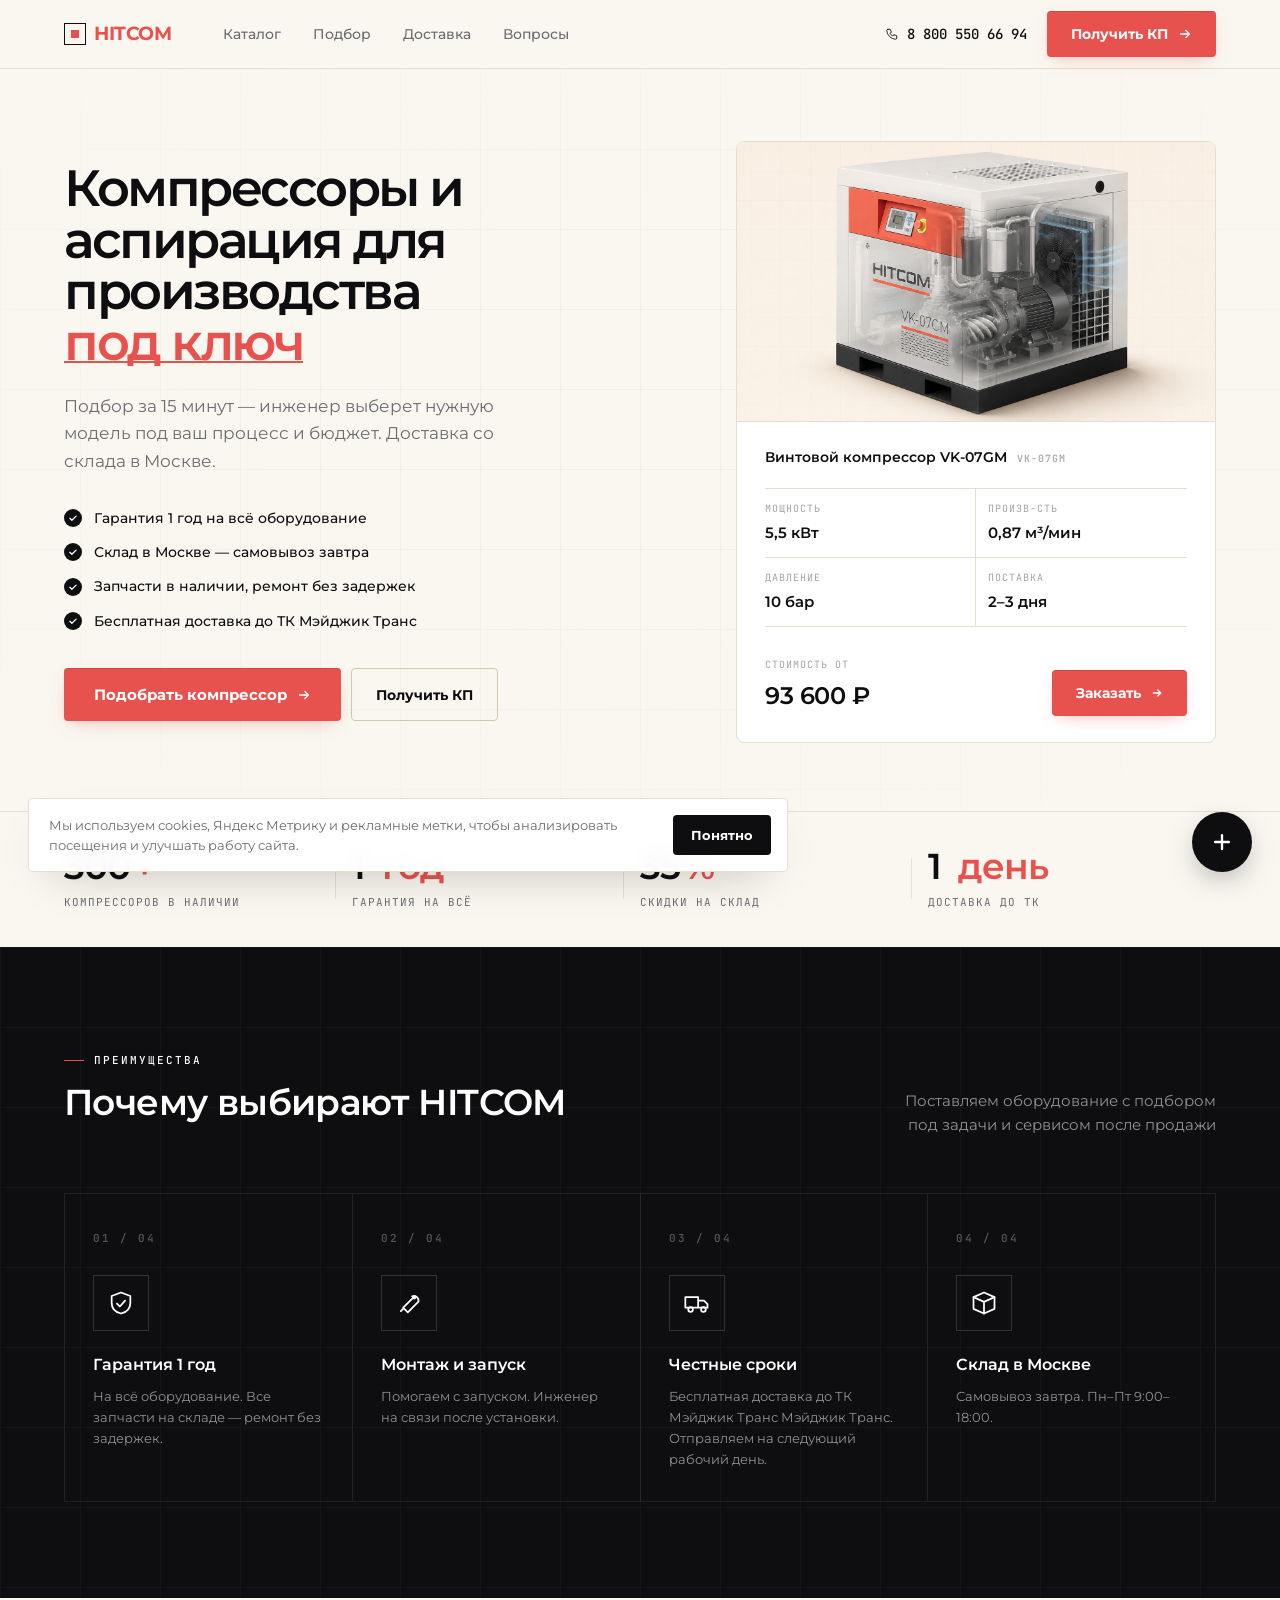
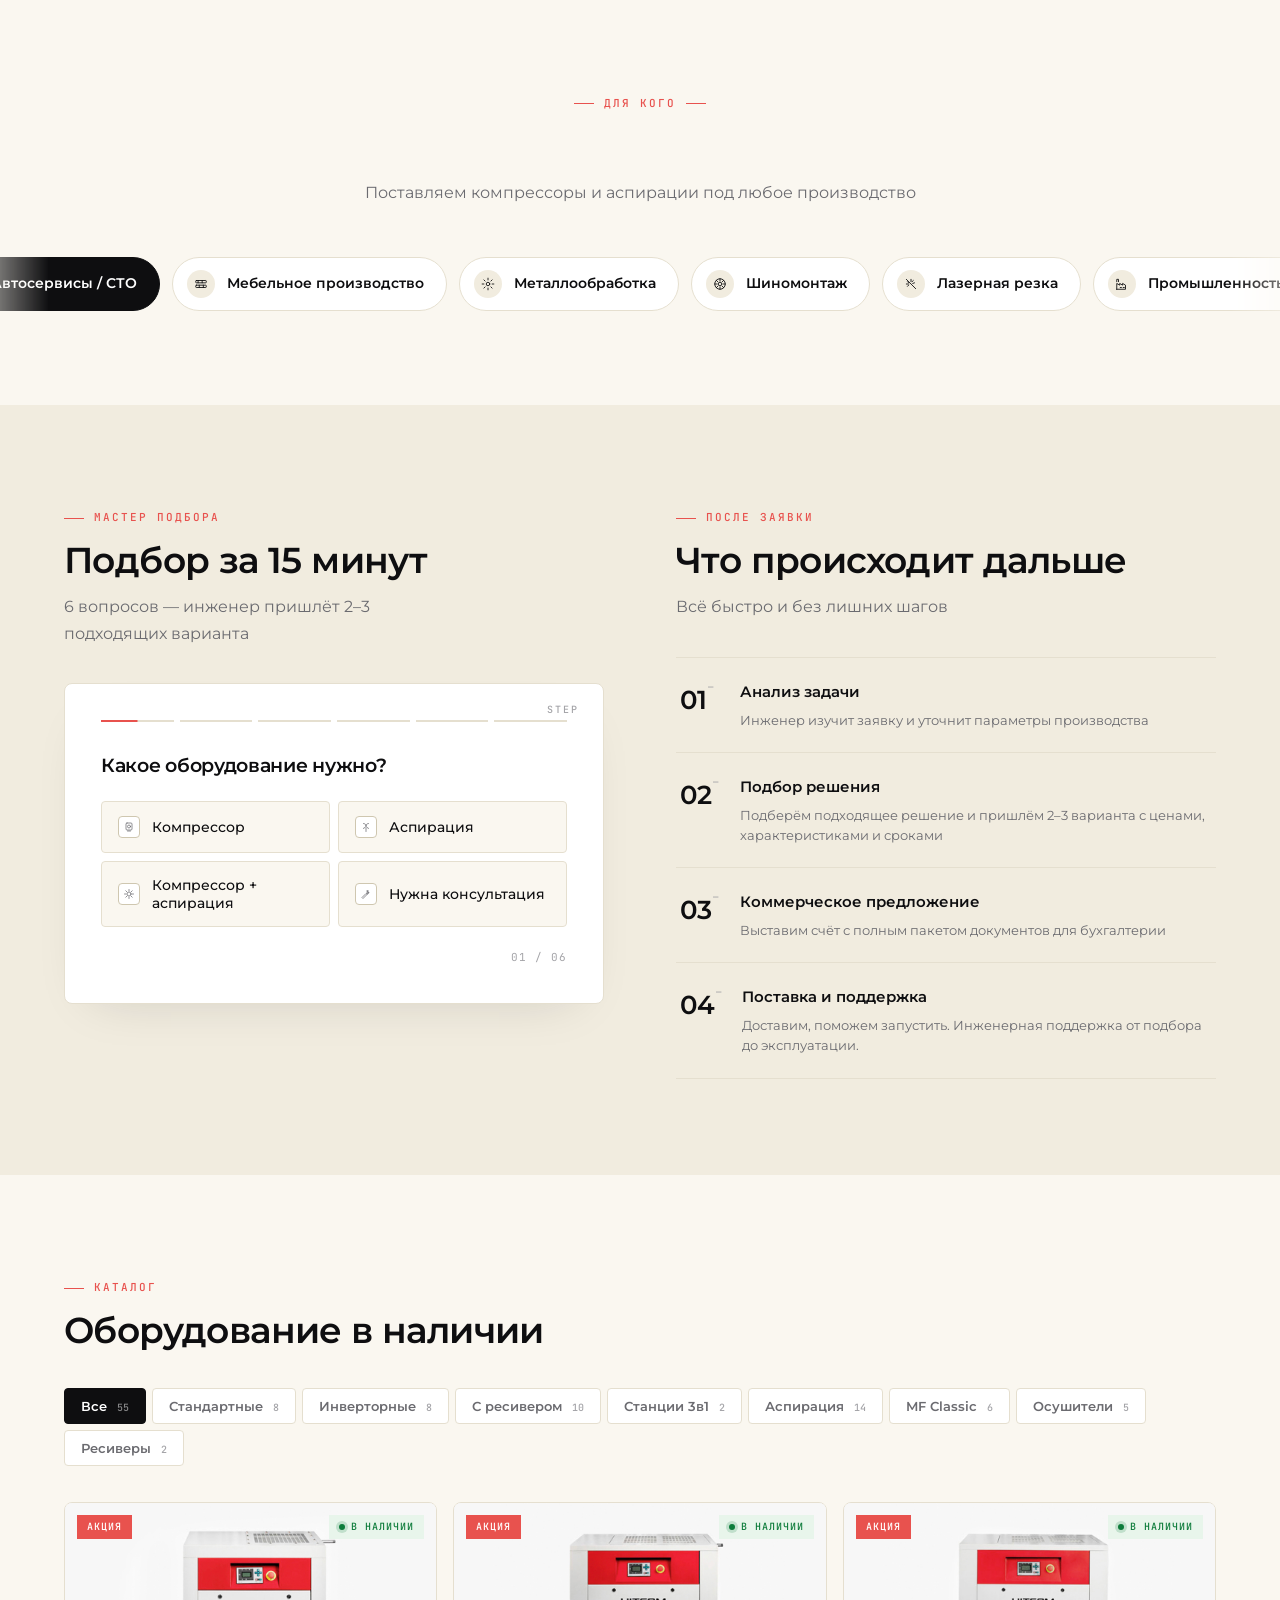
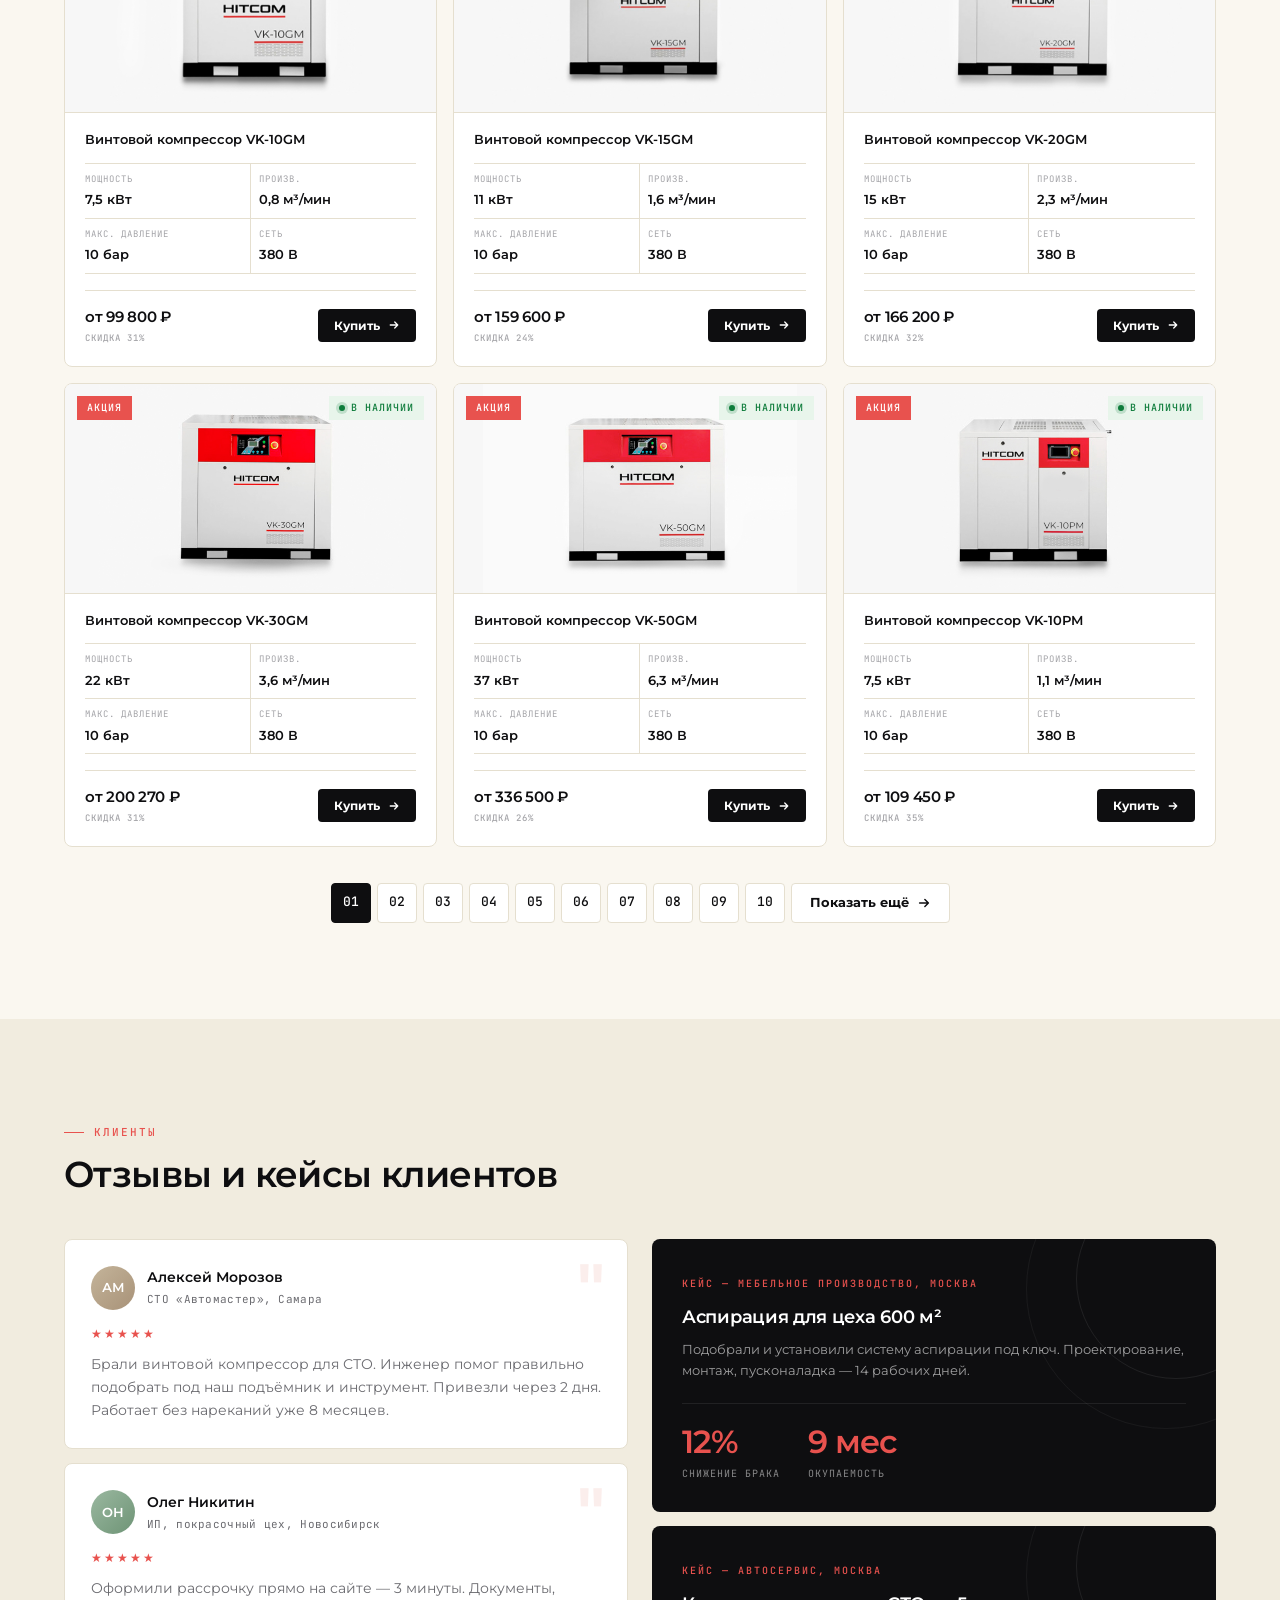
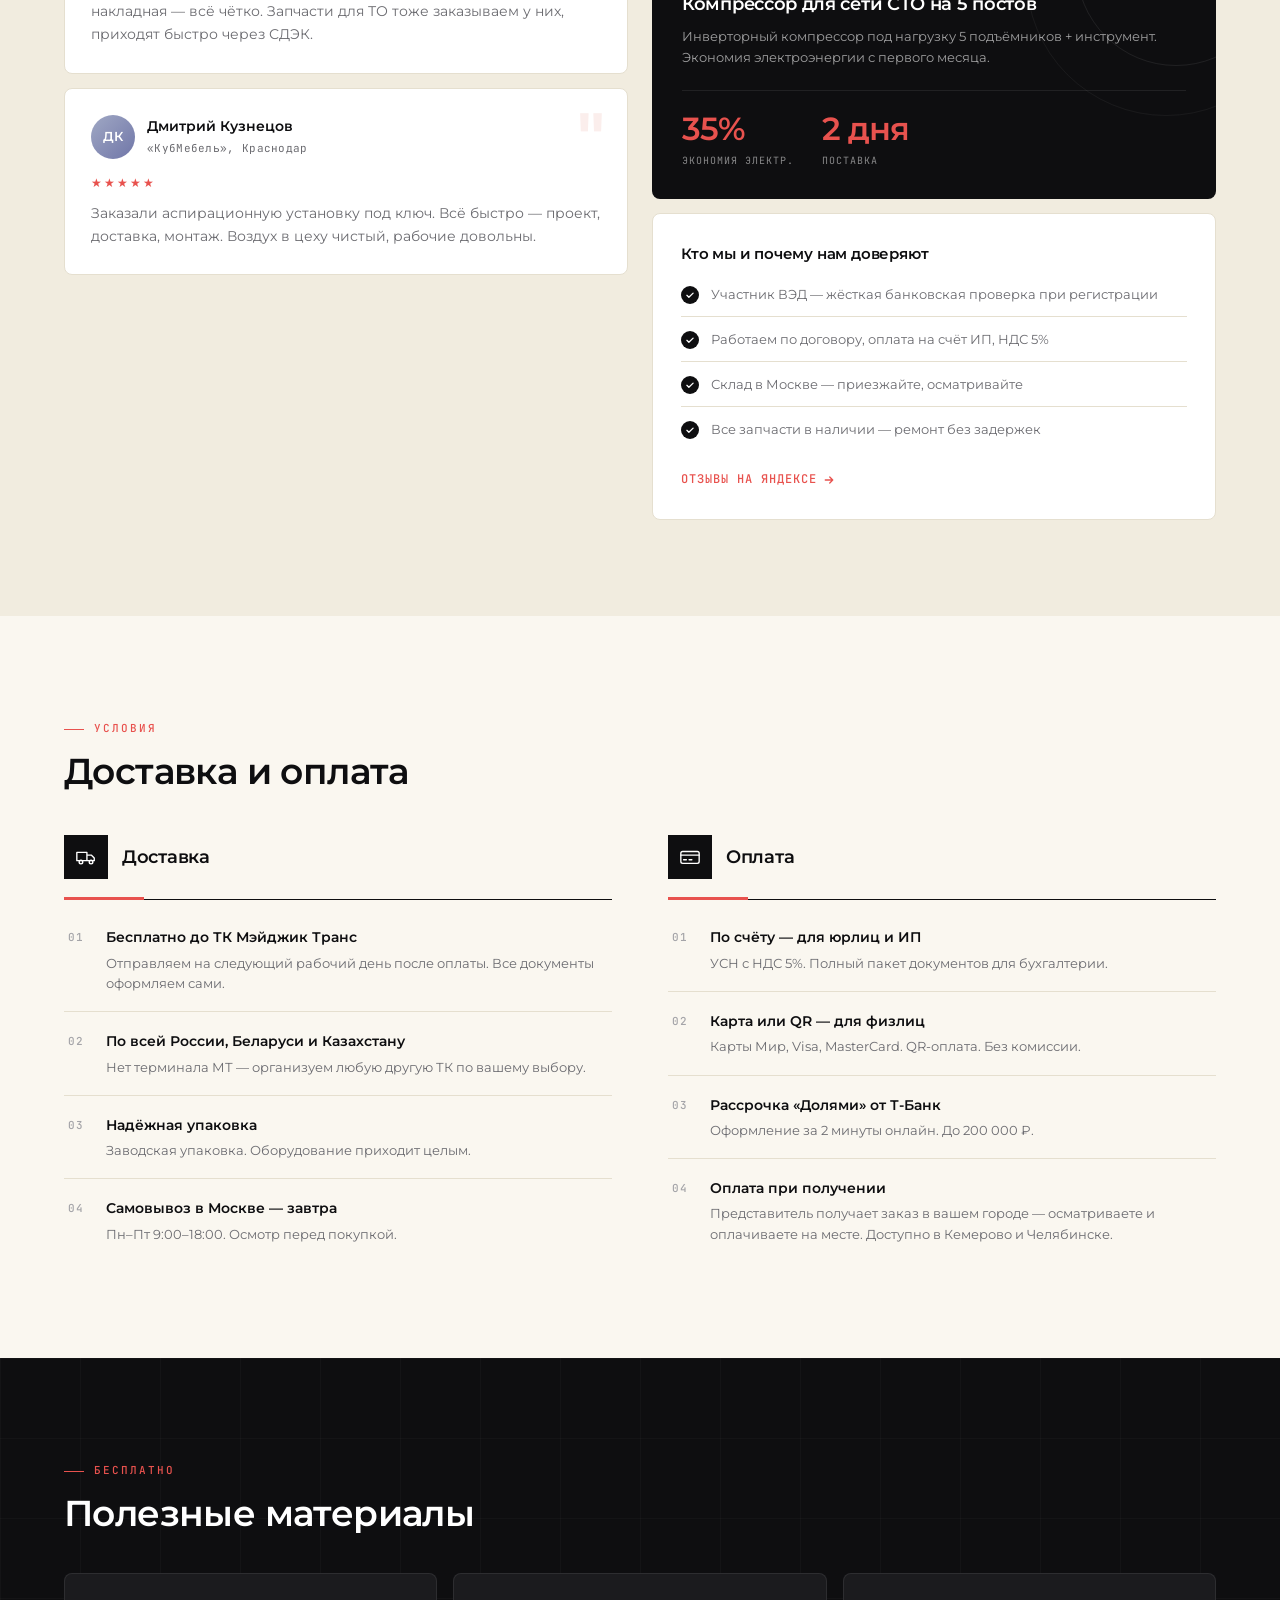
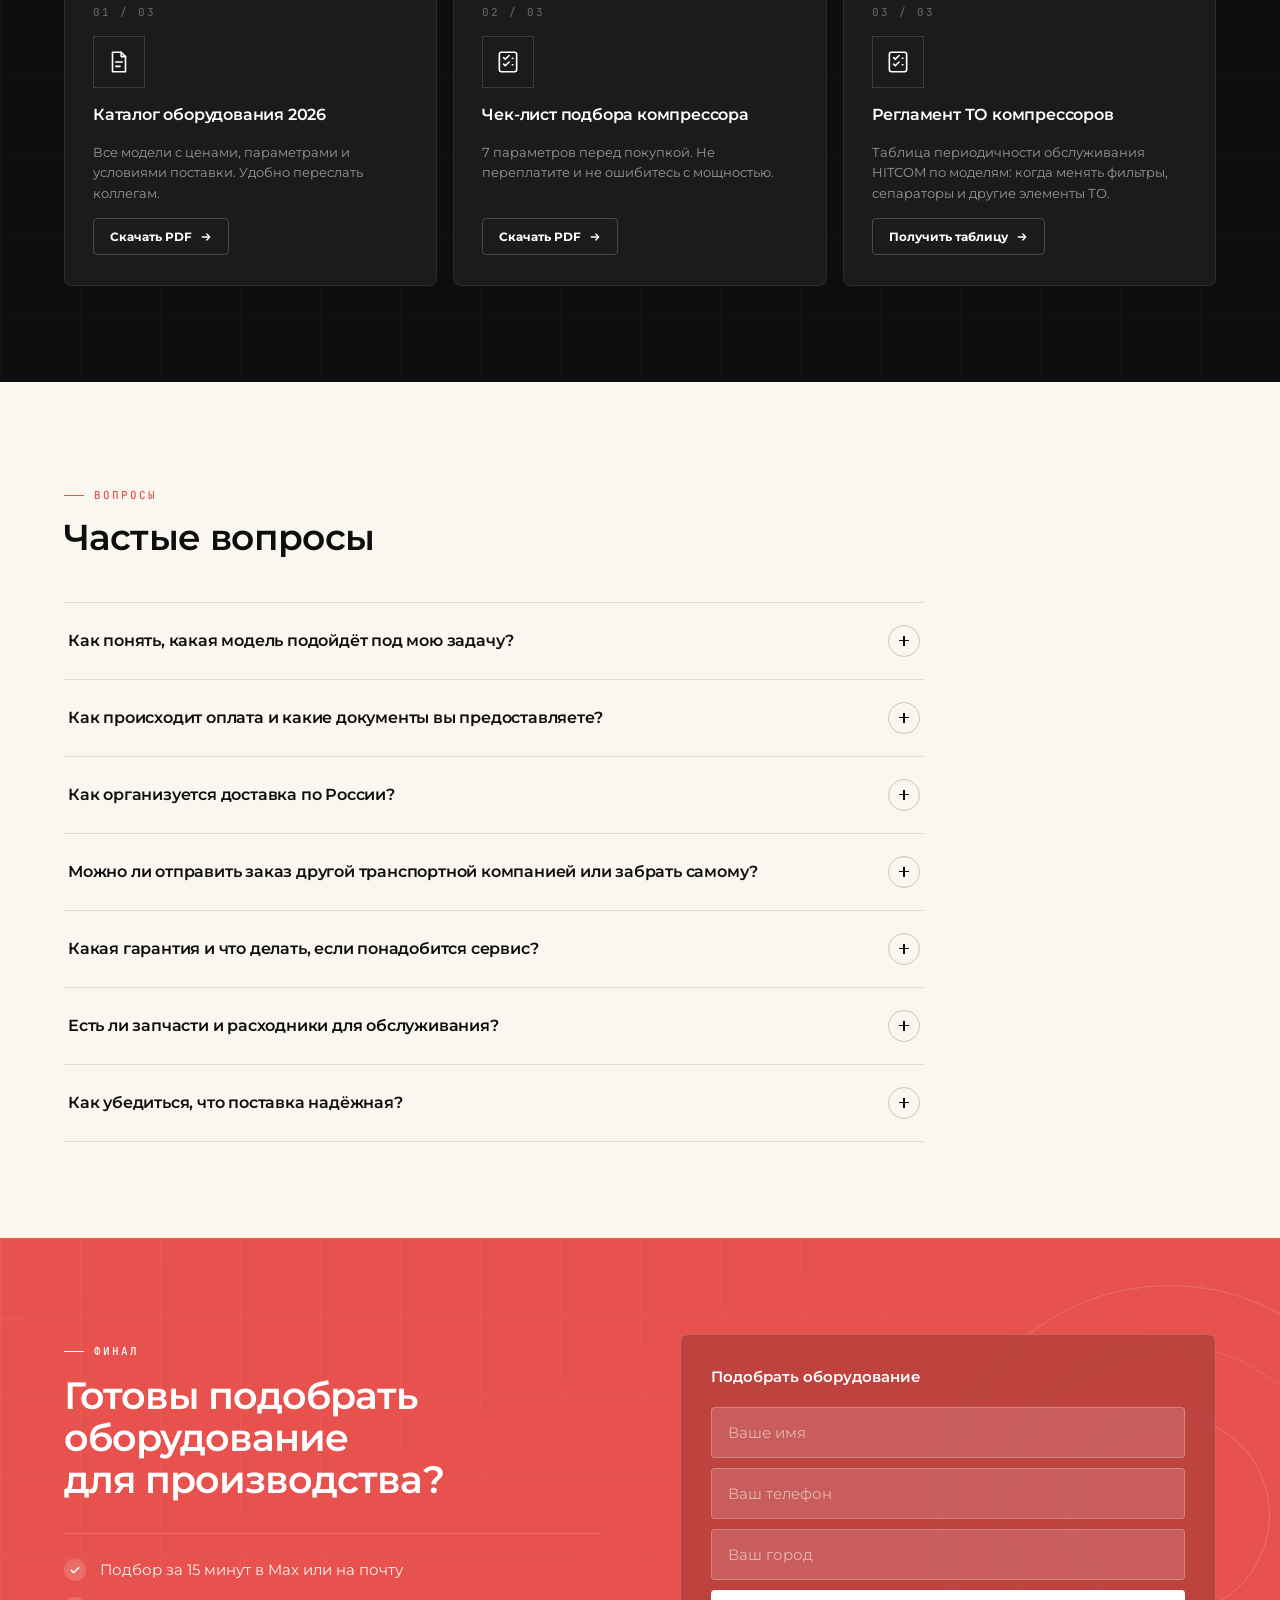
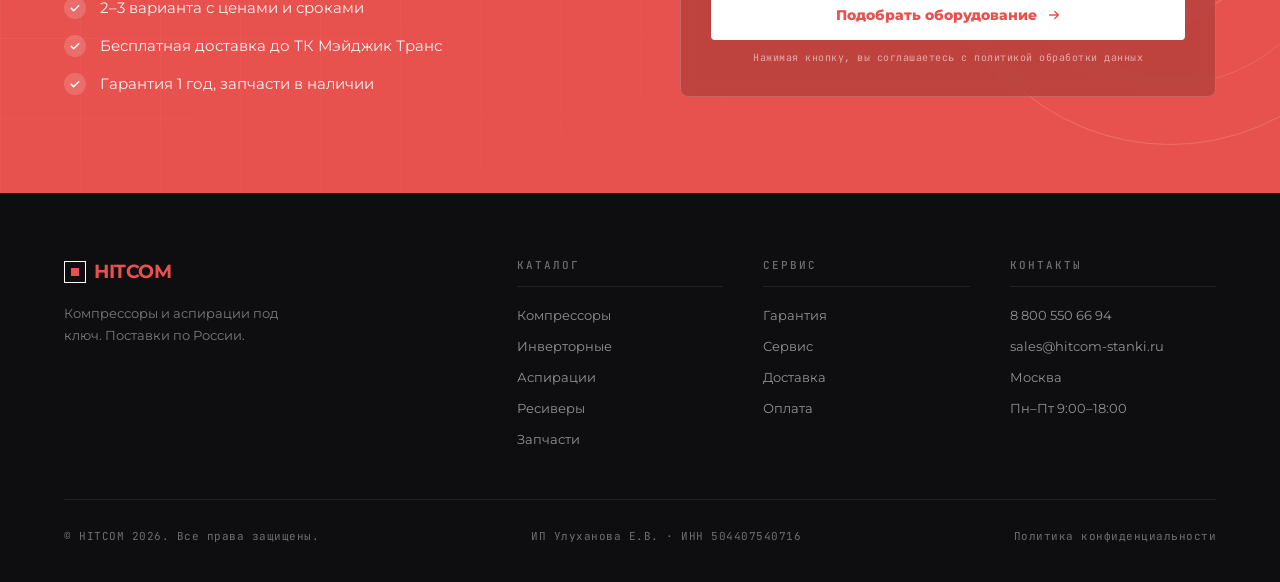
==== commit 47de3abd: "Fix logo, links, stats copy and product card params Co-Authored-By: Claude Sonnet 4.6 <noreply@anthr" ====
--- a/new.html
+++ b/new.html
@@ -79,7 +79,7 @@
 <!-- ══════════ ШАПКА ══════════ -->
 <header id="hdr">
   <div class="h-in">
-    <a href="#" class="logo"><span class="logo-mark"></span>HIT<b>COM</b></a>
+    <a href="/" class="logo"><span class="logo-mark"></span><b>HITCOM</b></a>
     <nav id="main-nav">
       <a href="#catalog" onclick="closeNav()">Каталог</a>
       <a href="#quiz" onclick="closeNav()">Подбор</a>
@@ -117,7 +117,7 @@
       <div class="hcard" id="hcard">
         <div class="hcard-img">
           <div class="hcard-photo-wrap">
-            <img class="hcard-photo" src="assets/main/1234.png" alt="Винтовой компрессор VK-07GM">
+            <img class="hcard-photo" src="assets/main/123.png" alt="Винтовой компрессор VK-07GM">
           </div>
         </div>
         <div class="hcard-body">
@@ -145,7 +145,7 @@
     <div class="hero-stats-in">
       <div class="hstat">
         <div class="hstat-v"><span class="count" data-to="300">0</span><b>+</b></div>
-        <div class="hstat-k">Моделей в наличии</div>
+        <div class="hstat-k">компрессоров в наличии</div>
       </div>
       <div class="hstat">
         <div class="hstat-v"><span class="count" data-to="1">0</span>&nbsp;<b>год</b></div>
@@ -367,12 +367,12 @@
           </div>
           <div class="pc-body">
             <div class="pc-name">Винтовой компрессор VK-10GM</div>
-            <div class="pc-params"><div><div class="pp-k">Мощность</div><div class="pp-v">7,5 кВт</div></div><div><div class="pp-k">Произв.</div><div class="pp-v">0,8 м³/мин</div></div><div><div class="pp-k">Давление</div><div class="pp-v">10 бар</div></div><div><div class="pp-k">Сеть</div><div class="pp-v">380 В</div></div></div>
+            <div class="pc-params"><div><div class="pp-k">Мощность</div><div class="pp-v">7,5 кВт</div></div><div><div class="pp-k">Произв.</div><div class="pp-v">0,8 м³/мин</div></div><div><div class="pp-k">Макс. давление</div><div class="pp-v">10 бар</div></div><div><div class="pp-k">Сеть</div><div class="pp-v">380 В</div></div></div>
             <div class="pc-foot"><div class="pc-price">от 99 800 ₽<small>скидка 31%</small></div><button class="pc-buy" onclick="event.stopPropagation();openPop('kp')">Купить<svg><use href="#i-arrow"/></svg></button></div>
           </div>
         </div>
         <div class="pc-back">
-          <div><div class="pb-name">Винтовой компрессор VK-10GM</div><div class="pb-rows"><div class="pb-row"><span class="pb-k">Мощность</span><span class="pb-v">7,5 кВт</span></div><div class="pb-row"><span class="pb-k">Производит.</span><span class="pb-v">0,8 м³/мин</span></div><div class="pb-row"><span class="pb-k">Давление</span><span class="pb-v">10 бар</span></div><div class="pb-row"><span class="pb-k">Напряжение</span><span class="pb-v">380 В</span></div><div class="pb-row"><span class="pb-k">Шум</span><span class="pb-v">65 дБ</span></div><div class="pb-row"><span class="pb-k">Гарантия</span><span class="pb-v">1 год</span></div></div></div>
+          <div><div class="pb-name">Винтовой компрессор VK-10GM</div><div class="pb-rows"><div class="pb-row"><span class="pb-k">Мощность</span><span class="pb-v">7,5 кВт</span></div><div class="pb-row"><span class="pb-k">Производит.</span><span class="pb-v">0,8 м³/мин</span></div><div class="pb-row"><span class="pb-k">Максимальное давление</span><span class="pb-v">10 бар</span></div><div class="pb-row"><span class="pb-k">Напряжение</span><span class="pb-v">380 В</span></div><div class="pb-row"><span class="pb-k">Гарантия</span><span class="pb-v">1 год</span></div></div></div>
           <div class="pb-btns"><button class="pbb1" onclick="event.stopPropagation();openPop('kp')">Купить</button><button class="pbb2" onclick="event.stopPropagation();openPop('consult')">Консультация</button></div>
         </div>
       </div></div>
@@ -388,12 +388,12 @@
           </div>
           <div class="pc-body">
             <div class="pc-name">Винтовой компрессор VK-15GM</div>
-            <div class="pc-params"><div><div class="pp-k">Мощность</div><div class="pp-v">11 кВт</div></div><div><div class="pp-k">Произв.</div><div class="pp-v">1,6 м³/мин</div></div><div><div class="pp-k">Давление</div><div class="pp-v">10 бар</div></div><div><div class="pp-k">Сеть</div><div class="pp-v">380 В</div></div></div>
+            <div class="pc-params"><div><div class="pp-k">Мощность</div><div class="pp-v">11 кВт</div></div><div><div class="pp-k">Произв.</div><div class="pp-v">1,6 м³/мин</div></div><div><div class="pp-k">Макс. давление</div><div class="pp-v">10 бар</div></div><div><div class="pp-k">Сеть</div><div class="pp-v">380 В</div></div></div>
             <div class="pc-foot"><div class="pc-price">от 159 600 ₽<small>скидка 24%</small></div><button class="pc-buy" onclick="event.stopPropagation();openPop('kp')">Купить<svg><use href="#i-arrow"/></svg></button></div>
           </div>
         </div>
         <div class="pc-back">
-          <div><div class="pb-name">Винтовой компрессор VK-15GM</div><div class="pb-rows"><div class="pb-row"><span class="pb-k">Мощность</span><span class="pb-v">11 кВт</span></div><div class="pb-row"><span class="pb-k">Производит.</span><span class="pb-v">1,6 м³/мин</span></div><div class="pb-row"><span class="pb-k">Давление</span><span class="pb-v">10 бар</span></div><div class="pb-row"><span class="pb-k">Напряжение</span><span class="pb-v">380 В</span></div><div class="pb-row"><span class="pb-k">Шум</span><span class="pb-v">65 дБ</span></div><div class="pb-row"><span class="pb-k">Гарантия</span><span class="pb-v">1 год</span></div></div></div>
+          <div><div class="pb-name">Винтовой компрессор VK-15GM</div><div class="pb-rows"><div class="pb-row"><span class="pb-k">Мощность</span><span class="pb-v">11 кВт</span></div><div class="pb-row"><span class="pb-k">Производит.</span><span class="pb-v">1,6 м³/мин</span></div><div class="pb-row"><span class="pb-k">Максимальное давление</span><span class="pb-v">10 бар</span></div><div class="pb-row"><span class="pb-k">Напряжение</span><span class="pb-v">380 В</span></div><div class="pb-row"><span class="pb-k">Гарантия</span><span class="pb-v">1 год</span></div></div></div>
           <div class="pb-btns"><button class="pbb1" onclick="event.stopPropagation();openPop('kp')">Купить</button><button class="pbb2" onclick="event.stopPropagation();openPop('consult')">Консультация</button></div>
         </div>
       </div></div>
@@ -409,12 +409,12 @@
           </div>
           <div class="pc-body">
             <div class="pc-name">Винтовой компрессор VK-20GM</div>
-            <div class="pc-params"><div><div class="pp-k">Мощность</div><div class="pp-v">15 кВт</div></div><div><div class="pp-k">Произв.</div><div class="pp-v">2,3 м³/мин</div></div><div><div class="pp-k">Давление</div><div class="pp-v">10 бар</div></div><div><div class="pp-k">Сеть</div><div class="pp-v">380 В</div></div></div>
+            <div class="pc-params"><div><div class="pp-k">Мощность</div><div class="pp-v">15 кВт</div></div><div><div class="pp-k">Произв.</div><div class="pp-v">2,3 м³/мин</div></div><div><div class="pp-k">Макс. давление</div><div class="pp-v">10 бар</div></div><div><div class="pp-k">Сеть</div><div class="pp-v">380 В</div></div></div>
             <div class="pc-foot"><div class="pc-price">от 166 200 ₽<small>скидка 32%</small></div><button class="pc-buy" onclick="event.stopPropagation();openPop('kp')">Купить<svg><use href="#i-arrow"/></svg></button></div>
           </div>
         </div>
         <div class="pc-back">
-          <div><div class="pb-name">Винтовой компрессор VK-20GM</div><div class="pb-rows"><div class="pb-row"><span class="pb-k">Мощность</span><span class="pb-v">15 кВт</span></div><div class="pb-row"><span class="pb-k">Производит.</span><span class="pb-v">2,3 м³/мин</span></div><div class="pb-row"><span class="pb-k">Давление</span><span class="pb-v">10 бар</span></div><div class="pb-row"><span class="pb-k">Напряжение</span><span class="pb-v">380 В</span></div><div class="pb-row"><span class="pb-k">Шум</span><span class="pb-v">65 дБ</span></div><div class="pb-row"><span class="pb-k">Гарантия</span><span class="pb-v">1 год</span></div></div></div>
+          <div><div class="pb-name">Винтовой компрессор VK-20GM</div><div class="pb-rows"><div class="pb-row"><span class="pb-k">Мощность</span><span class="pb-v">15 кВт</span></div><div class="pb-row"><span class="pb-k">Производит.</span><span class="pb-v">2,3 м³/мин</span></div><div class="pb-row"><span class="pb-k">Максимальное давление</span><span class="pb-v">10 бар</span></div><div class="pb-row"><span class="pb-k">Напряжение</span><span class="pb-v">380 В</span></div><div class="pb-row"><span class="pb-k">Гарантия</span><span class="pb-v">1 год</span></div></div></div>
           <div class="pb-btns"><button class="pbb1" onclick="event.stopPropagation();openPop('kp')">Купить</button><button class="pbb2" onclick="event.stopPropagation();openPop('consult')">Консультация</button></div>
         </div>
       </div></div>
@@ -430,12 +430,12 @@
           </div>
           <div class="pc-body">
             <div class="pc-name">Винтовой компрессор VK-30GM</div>
-            <div class="pc-params"><div><div class="pp-k">Мощность</div><div class="pp-v">22 кВт</div></div><div><div class="pp-k">Произв.</div><div class="pp-v">3,6 м³/мин</div></div><div><div class="pp-k">Давление</div><div class="pp-v">10 бар</div></div><div><div class="pp-k">Сеть</div><div class="pp-v">380 В</div></div></div>
+            <div class="pc-params"><div><div class="pp-k">Мощность</div><div class="pp-v">22 кВт</div></div><div><div class="pp-k">Произв.</div><div class="pp-v">3,6 м³/мин</div></div><div><div class="pp-k">Макс. давление</div><div class="pp-v">10 бар</div></div><div><div class="pp-k">Сеть</div><div class="pp-v">380 В</div></div></div>
             <div class="pc-foot"><div class="pc-price">от 200 270 ₽<small>скидка 31%</small></div><button class="pc-buy" onclick="event.stopPropagation();openPop('kp')">Купить<svg><use href="#i-arrow"/></svg></button></div>
           </div>
         </div>
         <div class="pc-back">
-          <div><div class="pb-name">Винтовой компрессор VK-30GM</div><div class="pb-rows"><div class="pb-row"><span class="pb-k">Мощность</span><span class="pb-v">22 кВт</span></div><div class="pb-row"><span class="pb-k">Производит.</span><span class="pb-v">3,6 м³/мин</span></div><div class="pb-row"><span class="pb-k">Давление</span><span class="pb-v">10 бар</span></div><div class="pb-row"><span class="pb-k">Напряжение</span><span class="pb-v">380 В</span></div><div class="pb-row"><span class="pb-k">Шум</span><span class="pb-v">65 дБ</span></div><div class="pb-row"><span class="pb-k">Гарантия</span><span class="pb-v">1 год</span></div></div></div>
+          <div><div class="pb-name">Винтовой компрессор VK-30GM</div><div class="pb-rows"><div class="pb-row"><span class="pb-k">Мощность</span><span class="pb-v">22 кВт</span></div><div class="pb-row"><span class="pb-k">Производит.</span><span class="pb-v">3,6 м³/мин</span></div><div class="pb-row"><span class="pb-k">Максимальное давление</span><span class="pb-v">10 бар</span></div><div class="pb-row"><span class="pb-k">Напряжение</span><span class="pb-v">380 В</span></div><div class="pb-row"><span class="pb-k">Гарантия</span><span class="pb-v">1 год</span></div></div></div>
           <div class="pb-btns"><button class="pbb1" onclick="event.stopPropagation();openPop('kp')">Купить</button><button class="pbb2" onclick="event.stopPropagation();openPop('consult')">Консультация</button></div>
         </div>
       </div></div>
@@ -451,12 +451,12 @@
           </div>
           <div class="pc-body">
             <div class="pc-name">Винтовой компрессор VK-50GM</div>
-            <div class="pc-params"><div><div class="pp-k">Мощность</div><div class="pp-v">37 кВт</div></div><div><div class="pp-k">Произв.</div><div class="pp-v">6,3 м³/мин</div></div><div><div class="pp-k">Давление</div><div class="pp-v">10 бар</div></div><div><div class="pp-k">Сеть</div><div class="pp-v">380 В</div></div></div>
+            <div class="pc-params"><div><div class="pp-k">Мощность</div><div class="pp-v">37 кВт</div></div><div><div class="pp-k">Произв.</div><div class="pp-v">6,3 м³/мин</div></div><div><div class="pp-k">Макс. давление</div><div class="pp-v">10 бар</div></div><div><div class="pp-k">Сеть</div><div class="pp-v">380 В</div></div></div>
             <div class="pc-foot"><div class="pc-price">от 336 500 ₽<small>скидка 26%</small></div><button class="pc-buy" onclick="event.stopPropagation();openPop('kp')">Купить<svg><use href="#i-arrow"/></svg></button></div>
           </div>
         </div>
         <div class="pc-back">
-          <div><div class="pb-name">Винтовой компрессор VK-50GM</div><div class="pb-rows"><div class="pb-row"><span class="pb-k">Мощность</span><span class="pb-v">37 кВт</span></div><div class="pb-row"><span class="pb-k">Производит.</span><span class="pb-v">6,3 м³/мин</span></div><div class="pb-row"><span class="pb-k">Давление</span><span class="pb-v">10 бар</span></div><div class="pb-row"><span class="pb-k">Напряжение</span><span class="pb-v">380 В</span></div><div class="pb-row"><span class="pb-k">Шум</span><span class="pb-v">65 дБ</span></div><div class="pb-row"><span class="pb-k">Гарантия</span><span class="pb-v">1 год</span></div></div></div>
+          <div><div class="pb-name">Винтовой компрессор VK-50GM</div><div class="pb-rows"><div class="pb-row"><span class="pb-k">Мощность</span><span class="pb-v">37 кВт</span></div><div class="pb-row"><span class="pb-k">Производит.</span><span class="pb-v">6,3 м³/мин</span></div><div class="pb-row"><span class="pb-k">Максимальное давление</span><span class="pb-v">10 бар</span></div><div class="pb-row"><span class="pb-k">Напряжение</span><span class="pb-v">380 В</span></div><div class="pb-row"><span class="pb-k">Гарантия</span><span class="pb-v">1 год</span></div></div></div>
           <div class="pb-btns"><button class="pbb1" onclick="event.stopPropagation();openPop('kp')">Купить</button><button class="pbb2" onclick="event.stopPropagation();openPop('consult')">Консультация</button></div>
         </div>
       </div></div>
@@ -472,12 +472,12 @@
           </div>
           <div class="pc-body">
             <div class="pc-name">Винтовой компрессор VK-10PM</div>
-            <div class="pc-params"><div><div class="pp-k">Мощность</div><div class="pp-v">7,5 кВт</div></div><div><div class="pp-k">Произв.</div><div class="pp-v">1,1 м³/мин</div></div><div><div class="pp-k">Давление</div><div class="pp-v">10 бар</div></div><div><div class="pp-k">Сеть</div><div class="pp-v">380 В</div></div></div>
+            <div class="pc-params"><div><div class="pp-k">Мощность</div><div class="pp-v">7,5 кВт</div></div><div><div class="pp-k">Произв.</div><div class="pp-v">1,1 м³/мин</div></div><div><div class="pp-k">Макс. давление</div><div class="pp-v">10 бар</div></div><div><div class="pp-k">Сеть</div><div class="pp-v">380 В</div></div></div>
             <div class="pc-foot"><div class="pc-price">от 109 450 ₽<small>скидка 35%</small></div><button class="pc-buy" onclick="event.stopPropagation();openPop('kp')">Купить<svg><use href="#i-arrow"/></svg></button></div>
           </div>
         </div>
         <div class="pc-back">
-          <div><div class="pb-name">Винтовой компрессор VK-10PM</div><div class="pb-rows"><div class="pb-row"><span class="pb-k">Мощность</span><span class="pb-v">7,5 кВт</span></div><div class="pb-row"><span class="pb-k">Производит.</span><span class="pb-v">1,1 м³/мин</span></div><div class="pb-row"><span class="pb-k">Давление</span><span class="pb-v">10 бар</span></div><div class="pb-row"><span class="pb-k">Напряжение</span><span class="pb-v">380 В</span></div><div class="pb-row"><span class="pb-k">Шум</span><span class="pb-v">65 дБ</span></div><div class="pb-row"><span class="pb-k">Гарантия</span><span class="pb-v">1 год</span></div></div></div>
+          <div><div class="pb-name">Винтовой компрессор VK-10PM</div><div class="pb-rows"><div class="pb-row"><span class="pb-k">Мощность</span><span class="pb-v">7,5 кВт</span></div><div class="pb-row"><span class="pb-k">Производит.</span><span class="pb-v">1,1 м³/мин</span></div><div class="pb-row"><span class="pb-k">Максимальное давление</span><span class="pb-v">10 бар</span></div><div class="pb-row"><span class="pb-k">Напряжение</span><span class="pb-v">380 В</span></div><div class="pb-row"><span class="pb-k">Гарантия</span><span class="pb-v">1 год</span></div></div></div>
           <div class="pb-btns"><button class="pbb1" onclick="event.stopPropagation();openPop('kp')">Купить</button><button class="pbb2" onclick="event.stopPropagation();openPop('consult')">Консультация</button></div>
         </div>
       </div></div>
@@ -493,12 +493,12 @@
           </div>
           <div class="pc-body">
             <div class="pc-name">Винтовой компрессор VK-20PM</div>
-            <div class="pc-params"><div><div class="pp-k">Мощность</div><div class="pp-v">15 кВт</div></div><div><div class="pp-k">Произв.</div><div class="pp-v">2,15 м³/мин</div></div><div><div class="pp-k">Давление</div><div class="pp-v">10 бар</div></div><div><div class="pp-k">Сеть</div><div class="pp-v">380 В</div></div></div>
+            <div class="pc-params"><div><div class="pp-k">Мощность</div><div class="pp-v">15 кВт</div></div><div><div class="pp-k">Произв.</div><div class="pp-v">2,15 м³/мин</div></div><div><div class="pp-k">Макс. давление</div><div class="pp-v">10 бар</div></div><div><div class="pp-k">Сеть</div><div class="pp-v">380 В</div></div></div>
             <div class="pc-foot"><div class="pc-price">от 188 600 ₽<small>скидка 25%</small></div><button class="pc-buy" onclick="event.stopPropagation();openPop('kp')">Купить<svg><use href="#i-arrow"/></svg></button></div>
           </div>
         </div>
         <div class="pc-back">
-          <div><div class="pb-name">Винтовой компрессор VK-20PM</div><div class="pb-rows"><div class="pb-row"><span class="pb-k">Мощность</span><span class="pb-v">15 кВт</span></div><div class="pb-row"><span class="pb-k">Производит.</span><span class="pb-v">2,15 м³/мин</span></div><div class="pb-row"><span class="pb-k">Давление</span><span class="pb-v">10 бар</span></div><div class="pb-row"><span class="pb-k">Напряжение</span><span class="pb-v">380 В</span></div><div class="pb-row"><span class="pb-k">Шум</span><span class="pb-v">65 дБ</span></div><div class="pb-row"><span class="pb-k">Гарантия</span><span class="pb-v">1 год</span></div></div></div>
+          <div><div class="pb-name">Винтовой компрессор VK-20PM</div><div class="pb-rows"><div class="pb-row"><span class="pb-k">Мощность</span><span class="pb-v">15 кВт</span></div><div class="pb-row"><span class="pb-k">Производит.</span><span class="pb-v">2,15 м³/мин</span></div><div class="pb-row"><span class="pb-k">Максимальное давление</span><span class="pb-v">10 бар</span></div><div class="pb-row"><span class="pb-k">Напряжение</span><span class="pb-v">380 В</span></div><div class="pb-row"><span class="pb-k">Гарантия</span><span class="pb-v">1 год</span></div></div></div>
           <div class="pb-btns"><button class="pbb1" onclick="event.stopPropagation();openPop('kp')">Купить</button><button class="pbb2" onclick="event.stopPropagation();openPop('consult')">Консультация</button></div>
         </div>
       </div></div>
@@ -514,12 +514,12 @@
           </div>
           <div class="pc-body">
             <div class="pc-name">Винтовой компрессор VK-30PM</div>
-            <div class="pc-params"><div><div class="pp-k">Мощность</div><div class="pp-v">22 кВт</div></div><div><div class="pp-k">Произв.</div><div class="pp-v">3,6 м³/мин</div></div><div><div class="pp-k">Давление</div><div class="pp-v">10 бар</div></div><div><div class="pp-k">Сеть</div><div class="pp-v">380 В</div></div></div>
+            <div class="pc-params"><div><div class="pp-k">Мощность</div><div class="pp-v">22 кВт</div></div><div><div class="pp-k">Произв.</div><div class="pp-v">3,6 м³/мин</div></div><div><div class="pp-k">Макс. давление</div><div class="pp-v">10 бар</div></div><div><div class="pp-k">Сеть</div><div class="pp-v">380 В</div></div></div>
             <div class="pc-foot"><div class="pc-price">от 222 800 ₽<small>скидка 35%</small></div><button class="pc-buy" onclick="event.stopPropagation();openPop('kp')">Купить<svg><use href="#i-arrow"/></svg></button></div>
           </div>
         </div>
         <div class="pc-back">
-          <div><div class="pb-name">Винтовой компрессор VK-30PM</div><div class="pb-rows"><div class="pb-row"><span class="pb-k">Мощность</span><span class="pb-v">22 кВт</span></div><div class="pb-row"><span class="pb-k">Производит.</span><span class="pb-v">3,6 м³/мин</span></div><div class="pb-row"><span class="pb-k">Давление</span><span class="pb-v">10 бар</span></div><div class="pb-row"><span class="pb-k">Напряжение</span><span class="pb-v">380 В</span></div><div class="pb-row"><span class="pb-k">Шум</span><span class="pb-v">65 дБ</span></div><div class="pb-row"><span class="pb-k">Гарантия</span><span class="pb-v">1 год</span></div></div></div>
+          <div><div class="pb-name">Винтовой компрессор VK-30PM</div><div class="pb-rows"><div class="pb-row"><span class="pb-k">Мощность</span><span class="pb-v">22 кВт</span></div><div class="pb-row"><span class="pb-k">Производит.</span><span class="pb-v">3,6 м³/мин</span></div><div class="pb-row"><span class="pb-k">Максимальное давление</span><span class="pb-v">10 бар</span></div><div class="pb-row"><span class="pb-k">Напряжение</span><span class="pb-v">380 В</span></div><div class="pb-row"><span class="pb-k">Гарантия</span><span class="pb-v">1 год</span></div></div></div>
           <div class="pb-btns"><button class="pbb1" onclick="event.stopPropagation();openPop('kp')">Купить</button><button class="pbb2" onclick="event.stopPropagation();openPop('consult')">Консультация</button></div>
         </div>
       </div></div>
@@ -535,12 +535,12 @@
           </div>
           <div class="pc-body">
             <div class="pc-name">Винтовой компрессор VK-50PM</div>
-            <div class="pc-params"><div><div class="pp-k">Мощность</div><div class="pp-v">37 кВт</div></div><div><div class="pp-k">Произв.</div><div class="pp-v">6,3 м³/мин</div></div><div><div class="pp-k">Давление</div><div class="pp-v">10 бар</div></div><div><div class="pp-k">Сеть</div><div class="pp-v">380 В</div></div></div>
+            <div class="pc-params"><div><div class="pp-k">Мощность</div><div class="pp-v">37 кВт</div></div><div><div class="pp-k">Произв.</div><div class="pp-v">6,3 м³/мин</div></div><div><div class="pp-k">Макс. давление</div><div class="pp-v">10 бар</div></div><div><div class="pp-k">Сеть</div><div class="pp-v">380 В</div></div></div>
             <div class="pc-foot"><div class="pc-price">от 370 200 ₽<small>скидка 19%</small></div><button class="pc-buy" onclick="event.stopPropagation();openPop('kp')">Купить<svg><use href="#i-arrow"/></svg></button></div>
           </div>
         </div>
         <div class="pc-back">
-          <div><div class="pb-name">Винтовой компрессор VK-50PM</div><div class="pb-rows"><div class="pb-row"><span class="pb-k">Мощность</span><span class="pb-v">37 кВт</span></div><div class="pb-row"><span class="pb-k">Производит.</span><span class="pb-v">6,3 м³/мин</span></div><div class="pb-row"><span class="pb-k">Давление</span><span class="pb-v">10 бар</span></div><div class="pb-row"><span class="pb-k">Напряжение</span><span class="pb-v">380 В</span></div><div class="pb-row"><span class="pb-k">Шум</span><span class="pb-v">65 дБ</span></div><div class="pb-row"><span class="pb-k">Гарантия</span><span class="pb-v">1 год</span></div></div></div>
+          <div><div class="pb-name">Винтовой компрессор VK-50PM</div><div class="pb-rows"><div class="pb-row"><span class="pb-k">Мощность</span><span class="pb-v">37 кВт</span></div><div class="pb-row"><span class="pb-k">Производит.</span><span class="pb-v">6,3 м³/мин</span></div><div class="pb-row"><span class="pb-k">Максимальное давление</span><span class="pb-v">10 бар</span></div><div class="pb-row"><span class="pb-k">Напряжение</span><span class="pb-v">380 В</span></div><div class="pb-row"><span class="pb-k">Гарантия</span><span class="pb-v">1 год</span></div></div></div>
           <div class="pb-btns"><button class="pbb1" onclick="event.stopPropagation();openPop('kp')">Купить</button><button class="pbb2" onclick="event.stopPropagation();openPop('consult')">Консультация</button></div>
         </div>
       </div></div>
@@ -556,12 +556,12 @@
           </div>
           <div class="pc-body">
             <div class="pc-name">Ресивер для сжатого воздуха 600 л</div>
-            <div class="pc-params"><div><div class="pp-k">Объём</div><div class="pp-v">600 л</div></div><div><div class="pp-k">Давление</div><div class="pp-v">10 бар</div></div><div><div class="pp-k">Тип</div><div class="pp-v">Вертикальный</div></div><div><div class="pp-k">Поставка</div><div class="pp-v">1–2 дня</div></div></div>
+            <div class="pc-params"><div><div class="pp-k">Объём</div><div class="pp-v">600 л</div></div><div><div class="pp-k">Макс. давление</div><div class="pp-v">10 бар</div></div><div><div class="pp-k">Тип</div><div class="pp-v">Вертикальный</div></div><div><div class="pp-k">Поставка</div><div class="pp-v">1–2 дня</div></div></div>
             <div class="pc-foot"><div class="pc-price">от 42 000 ₽</div><button class="pc-buy" onclick="event.stopPropagation();openPop('kp')">Купить<svg><use href="#i-arrow"/></svg></button></div>
           </div>
         </div>
         <div class="pc-back">
-          <div><div class="pb-name">Ресивер для сжатого воздуха 600 л</div><div class="pb-rows"><div class="pb-row"><span class="pb-k">Объём</span><span class="pb-v">600 л</span></div><div class="pb-row"><span class="pb-k">Давление</span><span class="pb-v">10 бар</span></div><div class="pb-row"><span class="pb-k">Тип</span><span class="pb-v">Вертикальный</span></div><div class="pb-row"><span class="pb-k">Материал</span><span class="pb-v">Сталь</span></div><div class="pb-row"><span class="pb-k">Покрытие</span><span class="pb-v">Эпоксид</span></div><div class="pb-row"><span class="pb-k">Гарантия</span><span class="pb-v">1 год</span></div></div></div>
+          <div><div class="pb-name">Ресивер для сжатого воздуха 600 л</div><div class="pb-rows"><div class="pb-row"><span class="pb-k">Объём</span><span class="pb-v">600 л</span></div><div class="pb-row"><span class="pb-k">Максимальное давление</span><span class="pb-v">10 бар</span></div><div class="pb-row"><span class="pb-k">Тип</span><span class="pb-v">Вертикальный</span></div><div class="pb-row"><span class="pb-k">Материал</span><span class="pb-v">Сталь</span></div><div class="pb-row"><span class="pb-k">Покрытие</span><span class="pb-v">Эпоксид</span></div><div class="pb-row"><span class="pb-k">Гарантия</span><span class="pb-v">1 год</span></div></div></div>
           <div class="pb-btns"><button class="pbb1" onclick="event.stopPropagation();openPop('kp')">Купить</button><button class="pbb2" onclick="event.stopPropagation();openPop('consult')">Консультация</button></div>
         </div>
       </div></div>
@@ -577,12 +577,12 @@
           </div>
           <div class="pc-body">
             <div class="pc-name">Ресивер для сжатого воздуха 1000 л</div>
-            <div class="pc-params"><div><div class="pp-k">Объём</div><div class="pp-v">1000 л</div></div><div><div class="pp-k">Давление</div><div class="pp-v">10 бар</div></div><div><div class="pp-k">Тип</div><div class="pp-v">Вертикальный</div></div><div><div class="pp-k">Поставка</div><div class="pp-v">1–2 дня</div></div></div>
+            <div class="pc-params"><div><div class="pp-k">Объём</div><div class="pp-v">1000 л</div></div><div><div class="pp-k">Макс. давление</div><div class="pp-v">10 бар</div></div><div><div class="pp-k">Тип</div><div class="pp-v">Вертикальный</div></div><div><div class="pp-k">Поставка</div><div class="pp-v">1–2 дня</div></div></div>
             <div class="pc-foot"><div class="pc-price">от 48 000 ₽</div><button class="pc-buy" onclick="event.stopPropagation();openPop('kp')">Купить<svg><use href="#i-arrow"/></svg></button></div>
           </div>
         </div>
         <div class="pc-back">
-          <div><div class="pb-name">Ресивер для сжатого воздуха 1000 л</div><div class="pb-rows"><div class="pb-row"><span class="pb-k">Объём</span><span class="pb-v">1000 л</span></div><div class="pb-row"><span class="pb-k">Давление</span><span class="pb-v">10 бар</span></div><div class="pb-row"><span class="pb-k">Тип</span><span class="pb-v">Вертикальный</span></div><div class="pb-row"><span class="pb-k">Материал</span><span class="pb-v">Сталь</span></div><div class="pb-row"><span class="pb-k">Покрытие</span><span class="pb-v">Эпоксид</span></div><div class="pb-row"><span class="pb-k">Гарантия</span><span class="pb-v">1 год</span></div></div></div>
+          <div><div class="pb-name">Ресивер для сжатого воздуха 1000 л</div><div class="pb-rows"><div class="pb-row"><span class="pb-k">Объём</span><span class="pb-v">1000 л</span></div><div class="pb-row"><span class="pb-k">Максимальное давление</span><span class="pb-v">10 бар</span></div><div class="pb-row"><span class="pb-k">Тип</span><span class="pb-v">Вертикальный</span></div><div class="pb-row"><span class="pb-k">Материал</span><span class="pb-v">Сталь</span></div><div class="pb-row"><span class="pb-k">Покрытие</span><span class="pb-v">Эпоксид</span></div><div class="pb-row"><span class="pb-k">Гарантия</span><span class="pb-v">1 год</span></div></div></div>
           <div class="pb-btns"><button class="pbb1" onclick="event.stopPropagation();openPop('kp')">Купить</button><button class="pbb2" onclick="event.stopPropagation();openPop('consult')">Консультация</button></div>
         </div>
       </div></div>
@@ -682,12 +682,12 @@
           </div>
           <div class="pc-body">
             <div class="pc-name">Винтовой компрессор VK-10GA (стандартное управление)</div>
-            <div class="pc-params"><div><div class="pp-k">Мощность</div><div class="pp-v">7,5 кВт</div></div><div><div class="pp-k">Ресивер</div><div class="pp-v">180 л</div></div><div><div class="pp-k">Давление</div><div class="pp-v">10 бар</div></div><div><div class="pp-k">Сеть</div><div class="pp-v">380 В</div></div></div>
+            <div class="pc-params"><div><div class="pp-k">Мощность</div><div class="pp-v">7,5 кВт</div></div><div><div class="pp-k">Ресивер</div><div class="pp-v">180 л</div></div><div><div class="pp-k">Макс. давление</div><div class="pp-v">10 бар</div></div><div><div class="pp-k">Сеть</div><div class="pp-v">380 В</div></div></div>
             <div class="pc-foot"><div class="pc-price">от 129 250 ₽<small>скидка 16%</small></div><button class="pc-buy" onclick="event.stopPropagation();openPop('kp')">Купить<svg><use href="#i-arrow"/></svg></button></div>
           </div>
         </div>
         <div class="pc-back">
-          <div><div class="pb-name">Винтовой компрессор VK-10GA (стандартное управление)</div><div class="pb-rows"><div class="pb-row"><span class="pb-k">Мощность</span><span class="pb-v">7,5 кВт</span></div><div class="pb-row"><span class="pb-k">Ресивер</span><span class="pb-v">180 л</span></div><div class="pb-row"><span class="pb-k">Производит.</span><span class="pb-v">0,8 м³/мин</span></div><div class="pb-row"><span class="pb-k">Давление</span><span class="pb-v">10 бар</span></div><div class="pb-row"><span class="pb-k">Напряжение</span><span class="pb-v">380 В</span></div><div class="pb-row"><span class="pb-k">Гарантия</span><span class="pb-v">1 год</span></div></div></div>
+          <div><div class="pb-name">Винтовой компрессор VK-10GA (стандартное управление)</div><div class="pb-rows"><div class="pb-row"><span class="pb-k">Мощность</span><span class="pb-v">7,5 кВт</span></div><div class="pb-row"><span class="pb-k">Ресивер</span><span class="pb-v">180 л</span></div><div class="pb-row"><span class="pb-k">Производит.</span><span class="pb-v">0,8 м³/мин</span></div><div class="pb-row"><span class="pb-k">Максимальное давление</span><span class="pb-v">10 бар</span></div><div class="pb-row"><span class="pb-k">Напряжение</span><span class="pb-v">380 В</span></div><div class="pb-row"><span class="pb-k">Гарантия</span><span class="pb-v">1 год</span></div></div></div>
           <div class="pb-btns"><button class="pbb1" onclick="event.stopPropagation();openPop('kp')">Купить</button><button class="pbb2" onclick="event.stopPropagation();openPop('consult')">Консультация</button></div>
         </div>
       </div></div>
@@ -703,12 +703,12 @@
           </div>
           <div class="pc-body">
             <div class="pc-name">Винтовой компрессор VK-10PA (инверторное управление)</div>
-            <div class="pc-params"><div><div class="pp-k">Мощность</div><div class="pp-v">7,5 кВт</div></div><div><div class="pp-k">Ресивер</div><div class="pp-v">180 л</div></div><div><div class="pp-k">Давление</div><div class="pp-v">10 бар</div></div><div><div class="pp-k">Сеть</div><div class="pp-v">380 В</div></div></div>
+            <div class="pc-params"><div><div class="pp-k">Мощность</div><div class="pp-v">7,5 кВт</div></div><div><div class="pp-k">Ресивер</div><div class="pp-v">180 л</div></div><div><div class="pp-k">Макс. давление</div><div class="pp-v">10 бар</div></div><div><div class="pp-k">Сеть</div><div class="pp-v">380 В</div></div></div>
             <div class="pc-foot"><div class="pc-price">от 146 700 ₽<small>скидка 21%</small></div><button class="pc-buy" onclick="event.stopPropagation();openPop('kp')">Купить<svg><use href="#i-arrow"/></svg></button></div>
           </div>
         </div>
         <div class="pc-back">
-          <div><div class="pb-name">Винтовой компрессор VK-10PA (инверторное управление)</div><div class="pb-rows"><div class="pb-row"><span class="pb-k">Мощность</span><span class="pb-v">7,5 кВт</span></div><div class="pb-row"><span class="pb-k">Ресивер</span><span class="pb-v">180 л</span></div><div class="pb-row"><span class="pb-k">Производит.</span><span class="pb-v">1,1 м³/мин</span></div><div class="pb-row"><span class="pb-k">Давление</span><span class="pb-v">10 бар</span></div><div class="pb-row"><span class="pb-k">Напряжение</span><span class="pb-v">380 В</span></div><div class="pb-row"><span class="pb-k">Гарантия</span><span class="pb-v">1 год</span></div></div></div>
+          <div><div class="pb-name">Винтовой компрессор VK-10PA (инверторное управление)</div><div class="pb-rows"><div class="pb-row"><span class="pb-k">Мощность</span><span class="pb-v">7,5 кВт</span></div><div class="pb-row"><span class="pb-k">Ресивер</span><span class="pb-v">180 л</span></div><div class="pb-row"><span class="pb-k">Производит.</span><span class="pb-v">1,1 м³/мин</span></div><div class="pb-row"><span class="pb-k">Максимальное давление</span><span class="pb-v">10 бар</span></div><div class="pb-row"><span class="pb-k">Напряжение</span><span class="pb-v">380 В</span></div><div class="pb-row"><span class="pb-k">Гарантия</span><span class="pb-v">1 год</span></div></div></div>
           <div class="pb-btns"><button class="pbb1" onclick="event.stopPropagation();openPop('kp')">Купить</button><button class="pbb2" onclick="event.stopPropagation();openPop('consult')">Консультация</button></div>
         </div>
       </div></div>
@@ -1250,12 +1250,12 @@
           </div>
           <div class="pc-body">
             <div class="pc-name">Винтовой компрессор VK-05GA 220v (стандартное управление)</div>
-            <div class="pc-params"><div><div class="pp-k">Мощность</div><div class="pp-v">4 кВт</div></div><div><div class="pp-k">Ресивер</div><div class="pp-v">130л</div></div><div><div class="pp-k">Давление</div><div class="pp-v">10 бар</div></div><div><div class="pp-k">Сеть</div><div class="pp-v">220 В</div></div></div>
+            <div class="pc-params"><div><div class="pp-k">Мощность</div><div class="pp-v">4 кВт</div></div><div><div class="pp-k">Ресивер</div><div class="pp-v">130л</div></div><div><div class="pp-k">Макс. давление</div><div class="pp-v">10 бар</div></div><div><div class="pp-k">Сеть</div><div class="pp-v">220 В</div></div></div>
             <div class="pc-foot"><div class="pc-price">от 94 300 ₽<small>скидка 26%</small></div><button class="pc-buy" onclick="event.stopPropagation();openPop('kp')">Купить<svg><use href="#i-arrow"/></svg></button></div>
           </div>
         </div>
         <div class="pc-back">
-          <div><div class="pb-name">Винтовой компрессор VK-05GA 220v (стандартное управление)</div><div class="pb-rows"><div class="pb-row"><span class="pb-k">Мощность</span><span class="pb-v">4 кВт</span></div><div class="pb-row"><span class="pb-k">Ресивер</span><span class="pb-v">130л</span></div><div class="pb-row"><span class="pb-k">Производит.</span><span class="pb-v">0,5 м³/мин</span></div><div class="pb-row"><span class="pb-k">Давление</span><span class="pb-v">10 бар</span></div><div class="pb-row"><span class="pb-k">Напряжение</span><span class="pb-v">220 В</span></div><div class="pb-row"><span class="pb-k">Гарантия</span><span class="pb-v">1 год</span></div></div></div>
+          <div><div class="pb-name">Винтовой компрессор VK-05GA 220v (стандартное управление)</div><div class="pb-rows"><div class="pb-row"><span class="pb-k">Мощность</span><span class="pb-v">4 кВт</span></div><div class="pb-row"><span class="pb-k">Ресивер</span><span class="pb-v">130л</span></div><div class="pb-row"><span class="pb-k">Производит.</span><span class="pb-v">0,5 м³/мин</span></div><div class="pb-row"><span class="pb-k">Максимальное давление</span><span class="pb-v">10 бар</span></div><div class="pb-row"><span class="pb-k">Напряжение</span><span class="pb-v">220 В</span></div><div class="pb-row"><span class="pb-k">Гарантия</span><span class="pb-v">1 год</span></div></div></div>
           <div class="pb-btns"><button class="pbb1" onclick="event.stopPropagation();openPop('kp')">Купить</button><button class="pbb2" onclick="event.stopPropagation();openPop('consult')">Консультация</button></div>
         </div>
       </div></div>
@@ -1271,12 +1271,12 @@
           </div>
           <div class="pc-body">
             <div class="pc-name">Винтовой компрессор VK-05GA 380v (стандартное управление)</div>
-            <div class="pc-params"><div><div class="pp-k">Мощность</div><div class="pp-v">4 кВт</div></div><div><div class="pp-k">Ресивер</div><div class="pp-v">130л</div></div><div><div class="pp-k">Давление</div><div class="pp-v">10 бар</div></div><div><div class="pp-k">Сеть</div><div class="pp-v">380 В</div></div></div>
+            <div class="pc-params"><div><div class="pp-k">Мощность</div><div class="pp-v">4 кВт</div></div><div><div class="pp-k">Ресивер</div><div class="pp-v">130л</div></div><div><div class="pp-k">Макс. давление</div><div class="pp-v">10 бар</div></div><div><div class="pp-k">Сеть</div><div class="pp-v">380 В</div></div></div>
             <div class="pc-foot"><div class="pc-price">от 93 150 ₽<small>скидка 26%</small></div><button class="pc-buy" onclick="event.stopPropagation();openPop('kp')">Купить<svg><use href="#i-arrow"/></svg></button></div>
           </div>
         </div>
         <div class="pc-back">
-          <div><div class="pb-name">Винтовой компрессор VK-05GA 380v (стандартное управление)</div><div class="pb-rows"><div class="pb-row"><span class="pb-k">Мощность</span><span class="pb-v">4 кВт</span></div><div class="pb-row"><span class="pb-k">Ресивер</span><span class="pb-v">130л</span></div><div class="pb-row"><span class="pb-k">Производит.</span><span class="pb-v">0,5 м³/мин</span></div><div class="pb-row"><span class="pb-k">Давление</span><span class="pb-v">10 бар</span></div><div class="pb-row"><span class="pb-k">Напряжение</span><span class="pb-v">380 В</span></div><div class="pb-row"><span class="pb-k">Гарантия</span><span class="pb-v">1 год</span></div></div></div>
+          <div><div class="pb-name">Винтовой компрессор VK-05GA 380v (стандартное управление)</div><div class="pb-rows"><div class="pb-row"><span class="pb-k">Мощность</span><span class="pb-v">4 кВт</span></div><div class="pb-row"><span class="pb-k">Ресивер</span><span class="pb-v">130л</span></div><div class="pb-row"><span class="pb-k">Производит.</span><span class="pb-v">0,5 м³/мин</span></div><div class="pb-row"><span class="pb-k">Максимальное давление</span><span class="pb-v">10 бар</span></div><div class="pb-row"><span class="pb-k">Напряжение</span><span class="pb-v">380 В</span></div><div class="pb-row"><span class="pb-k">Гарантия</span><span class="pb-v">1 год</span></div></div></div>
           <div class="pb-btns"><button class="pbb1" onclick="event.stopPropagation();openPop('kp')">Купить</button><button class="pbb2" onclick="event.stopPropagation();openPop('consult')">Консультация</button></div>
         </div>
       </div></div>
@@ -1292,12 +1292,12 @@
           </div>
           <div class="pc-body">
             <div class="pc-name">Винтовой компрессор VK-05PA 220v (инверторное управление)</div>
-            <div class="pc-params"><div><div class="pp-k">Мощность</div><div class="pp-v">4 кВт</div></div><div><div class="pp-k">Ресивер</div><div class="pp-v">130л</div></div><div><div class="pp-k">Давление</div><div class="pp-v">10 бар</div></div><div><div class="pp-k">Сеть</div><div class="pp-v">220 В</div></div></div>
+            <div class="pc-params"><div><div class="pp-k">Мощность</div><div class="pp-v">4 кВт</div></div><div><div class="pp-k">Ресивер</div><div class="pp-v">130л</div></div><div><div class="pp-k">Макс. давление</div><div class="pp-v">10 бар</div></div><div><div class="pp-k">Сеть</div><div class="pp-v">220 В</div></div></div>
             <div class="pc-foot"><div class="pc-price">от 98 950 ₽<small>скидка 26%</small></div><button class="pc-buy" onclick="event.stopPropagation();openPop('kp')">Купить<svg><use href="#i-arrow"/></svg></button></div>
           </div>
         </div>
         <div class="pc-back">
-          <div><div class="pb-name">Винтовой компрессор VK-05PA 220v (инверторное управление)</div><div class="pb-rows"><div class="pb-row"><span class="pb-k">Мощность</span><span class="pb-v">4 кВт</span></div><div class="pb-row"><span class="pb-k">Ресивер</span><span class="pb-v">130л</span></div><div class="pb-row"><span class="pb-k">Производит.</span><span class="pb-v">0,5 м³/мин</span></div><div class="pb-row"><span class="pb-k">Давление</span><span class="pb-v">10 бар</span></div><div class="pb-row"><span class="pb-k">Напряжение</span><span class="pb-v">220 В</span></div><div class="pb-row"><span class="pb-k">Гарантия</span><span class="pb-v">1 год</span></div></div></div>
+          <div><div class="pb-name">Винтовой компрессор VK-05PA 220v (инверторное управление)</div><div class="pb-rows"><div class="pb-row"><span class="pb-k">Мощность</span><span class="pb-v">4 кВт</span></div><div class="pb-row"><span class="pb-k">Ресивер</span><span class="pb-v">130л</span></div><div class="pb-row"><span class="pb-k">Производит.</span><span class="pb-v">0,5 м³/мин</span></div><div class="pb-row"><span class="pb-k">Максимальное давление</span><span class="pb-v">10 бар</span></div><div class="pb-row"><span class="pb-k">Напряжение</span><span class="pb-v">220 В</span></div><div class="pb-row"><span class="pb-k">Гарантия</span><span class="pb-v">1 год</span></div></div></div>
           <div class="pb-btns"><button class="pbb1" onclick="event.stopPropagation();openPop('kp')">Купить</button><button class="pbb2" onclick="event.stopPropagation();openPop('consult')">Консультация</button></div>
         </div>
       </div></div>
@@ -1313,12 +1313,12 @@
           </div>
           <div class="pc-body">
             <div class="pc-name">Винтовой компрессор VK-05PA 380v (инверторное управление)</div>
-            <div class="pc-params"><div><div class="pp-k">Мощность</div><div class="pp-v">4 кВт</div></div><div><div class="pp-k">Ресивер</div><div class="pp-v">130л</div></div><div><div class="pp-k">Давление</div><div class="pp-v">10 бар</div></div><div><div class="pp-k">Сеть</div><div class="pp-v">380 В</div></div></div>
+            <div class="pc-params"><div><div class="pp-k">Мощность</div><div class="pp-v">4 кВт</div></div><div><div class="pp-k">Ресивер</div><div class="pp-v">130л</div></div><div><div class="pp-k">Макс. давление</div><div class="pp-v">10 бар</div></div><div><div class="pp-k">Сеть</div><div class="pp-v">380 В</div></div></div>
             <div class="pc-foot"><div class="pc-price">от 97 800 ₽<small>скидка 26%</small></div><button class="pc-buy" onclick="event.stopPropagation();openPop('kp')">Купить<svg><use href="#i-arrow"/></svg></button></div>
           </div>
         </div>
         <div class="pc-back">
-          <div><div class="pb-name">Винтовой компрессор VK-05PA 380v (инверторное управление)</div><div class="pb-rows"><div class="pb-row"><span class="pb-k">Мощность</span><span class="pb-v">4 кВт</span></div><div class="pb-row"><span class="pb-k">Ресивер</span><span class="pb-v">130л</span></div><div class="pb-row"><span class="pb-k">Производит.</span><span class="pb-v">0,5 м³/мин</span></div><div class="pb-row"><span class="pb-k">Давление</span><span class="pb-v">10 бар</span></div><div class="pb-row"><span class="pb-k">Напряжение</span><span class="pb-v">380 В</span></div><div class="pb-row"><span class="pb-k">Гарантия</span><span class="pb-v">1 год</span></div></div></div>
+          <div><div class="pb-name">Винтовой компрессор VK-05PA 380v (инверторное управление)</div><div class="pb-rows"><div class="pb-row"><span class="pb-k">Мощность</span><span class="pb-v">4 кВт</span></div><div class="pb-row"><span class="pb-k">Ресивер</span><span class="pb-v">130л</span></div><div class="pb-row"><span class="pb-k">Производит.</span><span class="pb-v">0,5 м³/мин</span></div><div class="pb-row"><span class="pb-k">Максимальное давление</span><span class="pb-v">10 бар</span></div><div class="pb-row"><span class="pb-k">Напряжение</span><span class="pb-v">380 В</span></div><div class="pb-row"><span class="pb-k">Гарантия</span><span class="pb-v">1 год</span></div></div></div>
           <div class="pb-btns"><button class="pbb1" onclick="event.stopPropagation();openPop('kp')">Купить</button><button class="pbb2" onclick="event.stopPropagation();openPop('consult')">Консультация</button></div>
         </div>
       </div></div>
@@ -1355,12 +1355,12 @@
           </div>
           <div class="pc-body">
             <div class="pc-name">Винтовой компрессор VK-07GM</div>
-            <div class="pc-params"><div><div class="pp-k">Мощность</div><div class="pp-v">5,5 кВт</div></div><div><div class="pp-k">Произв.</div><div class="pp-v">0,87 м³/мин</div></div><div><div class="pp-k">Давление</div><div class="pp-v">10 бар</div></div><div><div class="pp-k">Сеть</div><div class="pp-v">380 В</div></div></div>
+            <div class="pc-params"><div><div class="pp-k">Мощность</div><div class="pp-v">5,5 кВт</div></div><div><div class="pp-k">Произв.</div><div class="pp-v">0,87 м³/мин</div></div><div><div class="pp-k">Макс. давление</div><div class="pp-v">10 бар</div></div><div><div class="pp-k">Сеть</div><div class="pp-v">380 В</div></div></div>
             <div class="pc-foot"><div class="pc-price">от 93 600 ₽<small>скидка 35%</small></div><button class="pc-buy" onclick="event.stopPropagation();openPop('kp')">Купить<svg><use href="#i-arrow"/></svg></button></div>
           </div>
         </div>
         <div class="pc-back">
-          <div><div class="pb-name">Винтовой компрессор VK-07GM</div><div class="pb-rows"><div class="pb-row"><span class="pb-k">Мощность</span><span class="pb-v">5,5 кВт</span></div><div class="pb-row"><span class="pb-k">Производит.</span><span class="pb-v">0,87 м³/мин</span></div><div class="pb-row"><span class="pb-k">Давление</span><span class="pb-v">10 бар</span></div><div class="pb-row"><span class="pb-k">Напряжение</span><span class="pb-v">380 В</span></div><div class="pb-row"><span class="pb-k">Шум</span><span class="pb-v">65 дБ</span></div><div class="pb-row"><span class="pb-k">Гарантия</span><span class="pb-v">1 год</span></div></div></div>
+          <div><div class="pb-name">Винтовой компрессор VK-07GM</div><div class="pb-rows"><div class="pb-row"><span class="pb-k">Мощность</span><span class="pb-v">5,5 кВт</span></div><div class="pb-row"><span class="pb-k">Производит.</span><span class="pb-v">0,87 м³/мин</span></div><div class="pb-row"><span class="pb-k">Максимальное давление</span><span class="pb-v">10 бар</span></div><div class="pb-row"><span class="pb-k">Напряжение</span><span class="pb-v">380 В</span></div><div class="pb-row"><span class="pb-k">Гарантия</span><span class="pb-v">1 год</span></div></div></div>
           <div class="pb-btns"><button class="pbb1" onclick="event.stopPropagation();openPop('kp')">Купить</button><button class="pbb2" onclick="event.stopPropagation();openPop('consult')">Консультация</button></div>
         </div>
       </div></div>
@@ -1397,12 +1397,12 @@
           </div>
           <div class="pc-body">
             <div class="pc-name">Винтовой компрессор VK-07GA 380v (стандартное управление)</div>
-            <div class="pc-params"><div><div class="pp-k">Мощность</div><div class="pp-v">5,5 кВт</div></div><div><div class="pp-k">Ресивер</div><div class="pp-v">180 л</div></div><div><div class="pp-k">Давление</div><div class="pp-v">10 бар</div></div><div><div class="pp-k">Сеть</div><div class="pp-v">380 В</div></div></div>
+            <div class="pc-params"><div><div class="pp-k">Мощность</div><div class="pp-v">5,5 кВт</div></div><div><div class="pp-k">Ресивер</div><div class="pp-v">180 л</div></div><div><div class="pp-k">Макс. давление</div><div class="pp-v">10 бар</div></div><div><div class="pp-k">Сеть</div><div class="pp-v">380 В</div></div></div>
             <div class="pc-foot"><div class="pc-price">от 121 200 ₽<small>скидка 47%</small></div><button class="pc-buy" onclick="event.stopPropagation();openPop('kp')">Купить<svg><use href="#i-arrow"/></svg></button></div>
           </div>
         </div>
         <div class="pc-back">
-          <div><div class="pb-name">Винтовой компрессор VK-07GA 380v (стандартное управление)</div><div class="pb-rows"><div class="pb-row"><span class="pb-k">Мощность</span><span class="pb-v">5,5 кВт</span></div><div class="pb-row"><span class="pb-k">Ресивер</span><span class="pb-v">180 л</span></div><div class="pb-row"><span class="pb-k">Производит.</span><span class="pb-v">0,87 м³/мин</span></div><div class="pb-row"><span class="pb-k">Давление</span><span class="pb-v">10 бар</span></div><div class="pb-row"><span class="pb-k">Напряжение</span><span class="pb-v">380 В</span></div><div class="pb-row"><span class="pb-k">Гарантия</span><span class="pb-v">1 год</span></div></div></div>
+          <div><div class="pb-name">Винтовой компрессор VK-07GA 380v (стандартное управление)</div><div class="pb-rows"><div class="pb-row"><span class="pb-k">Мощность</span><span class="pb-v">5,5 кВт</span></div><div class="pb-row"><span class="pb-k">Ресивер</span><span class="pb-v">180 л</span></div><div class="pb-row"><span class="pb-k">Производит.</span><span class="pb-v">0,87 м³/мин</span></div><div class="pb-row"><span class="pb-k">Максимальное давление</span><span class="pb-v">10 бар</span></div><div class="pb-row"><span class="pb-k">Напряжение</span><span class="pb-v">380 В</span></div><div class="pb-row"><span class="pb-k">Гарантия</span><span class="pb-v">1 год</span></div></div></div>
           <div class="pb-btns"><button class="pbb1" onclick="event.stopPropagation();openPop('kp')">Купить</button><button class="pbb2" onclick="event.stopPropagation();openPop('consult')">Консультация</button></div>
         </div>
       </div></div>
@@ -1418,12 +1418,12 @@
           </div>
           <div class="pc-body">
             <div class="pc-name">Винтовой компрессор VK-07PA 380v (инверторное управление)</div>
-            <div class="pc-params"><div><div class="pp-k">Мощность</div><div class="pp-v">5,5 кВт</div></div><div><div class="pp-k">Ресивер</div><div class="pp-v">180 л</div></div><div><div class="pp-k">Давление</div><div class="pp-v">10 бар</div></div><div><div class="pp-k">Сеть</div><div class="pp-v">380 В</div></div></div>
+            <div class="pc-params"><div><div class="pp-k">Мощность</div><div class="pp-v">5,5 кВт</div></div><div><div class="pp-k">Ресивер</div><div class="pp-v">180 л</div></div><div><div class="pp-k">Макс. давление</div><div class="pp-v">10 бар</div></div><div><div class="pp-k">Сеть</div><div class="pp-v">380 В</div></div></div>
             <div class="pc-foot"><div class="pc-price">от 129 600 ₽<small>скидка 46%</small></div><button class="pc-buy" onclick="event.stopPropagation();openPop('kp')">Купить<svg><use href="#i-arrow"/></svg></button></div>
           </div>
         </div>
         <div class="pc-back">
-          <div><div class="pb-name">Винтовой компрессор VK-07PA 380v (инверторное управление)</div><div class="pb-rows"><div class="pb-row"><span class="pb-k">Мощность</span><span class="pb-v">5,5 кВт</span></div><div class="pb-row"><span class="pb-k">Ресивер</span><span class="pb-v">180 л</span></div><div class="pb-row"><span class="pb-k">Производит.</span><span class="pb-v">0,87 м³/мин</span></div><div class="pb-row"><span class="pb-k">Давление</span><span class="pb-v">10 бар</span></div><div class="pb-row"><span class="pb-k">Напряжение</span><span class="pb-v">380 В</span></div><div class="pb-row"><span class="pb-k">Гарантия</span><span class="pb-v">1 год</span></div></div></div>
+          <div><div class="pb-name">Винтовой компрессор VK-07PA 380v (инверторное управление)</div><div class="pb-rows"><div class="pb-row"><span class="pb-k">Мощность</span><span class="pb-v">5,5 кВт</span></div><div class="pb-row"><span class="pb-k">Ресивер</span><span class="pb-v">180 л</span></div><div class="pb-row"><span class="pb-k">Производит.</span><span class="pb-v">0,87 м³/мин</span></div><div class="pb-row"><span class="pb-k">Максимальное давление</span><span class="pb-v">10 бар</span></div><div class="pb-row"><span class="pb-k">Напряжение</span><span class="pb-v">380 В</span></div><div class="pb-row"><span class="pb-k">Гарантия</span><span class="pb-v">1 год</span></div></div></div>
           <div class="pb-btns"><button class="pbb1" onclick="event.stopPropagation();openPop('kp')">Купить</button><button class="pbb2" onclick="event.stopPropagation();openPop('consult')">Консультация</button></div>
         </div>
       </div></div>
@@ -1439,12 +1439,12 @@
           </div>
           <div class="pc-body">
             <div class="pc-name">Винтовой компрессор VK-07PM</div>
-            <div class="pc-params"><div><div class="pp-k">Мощность</div><div class="pp-v">5,5 кВт</div></div><div><div class="pp-k">Произв.</div><div class="pp-v">0,87 м³/мин</div></div><div><div class="pp-k">Давление</div><div class="pp-v">10 бар</div></div><div><div class="pp-k">Сеть</div><div class="pp-v">380 В</div></div></div>
+            <div class="pc-params"><div><div class="pp-k">Мощность</div><div class="pp-v">5,5 кВт</div></div><div><div class="pp-k">Произв.</div><div class="pp-v">0,87 м³/мин</div></div><div><div class="pp-k">Макс. давление</div><div class="pp-v">10 бар</div></div><div><div class="pp-k">Сеть</div><div class="pp-v">380 В</div></div></div>
             <div class="pc-foot"><div class="pc-price">от 96 000 ₽<small>скидка 36%</small></div><button class="pc-buy" onclick="event.stopPropagation();openPop('kp')">Купить<svg><use href="#i-arrow"/></svg></button></div>
           </div>
         </div>
         <div class="pc-back">
-          <div><div class="pb-name">Винтовой компрессор VK-07PM</div><div class="pb-rows"><div class="pb-row"><span class="pb-k">Мощность</span><span class="pb-v">5,5 кВт</span></div><div class="pb-row"><span class="pb-k">Производит.</span><span class="pb-v">0,87 м³/мин</span></div><div class="pb-row"><span class="pb-k">Давление</span><span class="pb-v">10 бар</span></div><div class="pb-row"><span class="pb-k">Напряжение</span><span class="pb-v">380 В</span></div><div class="pb-row"><span class="pb-k">Шум</span><span class="pb-v">65 дБ</span></div><div class="pb-row"><span class="pb-k">Гарантия</span><span class="pb-v">1 год</span></div></div></div>
+          <div><div class="pb-name">Винтовой компрессор VK-07PM</div><div class="pb-rows"><div class="pb-row"><span class="pb-k">Мощность</span><span class="pb-v">5,5 кВт</span></div><div class="pb-row"><span class="pb-k">Производит.</span><span class="pb-v">0,87 м³/мин</span></div><div class="pb-row"><span class="pb-k">Максимальное давление</span><span class="pb-v">10 бар</span></div><div class="pb-row"><span class="pb-k">Напряжение</span><span class="pb-v">380 В</span></div><div class="pb-row"><span class="pb-k">Гарантия</span><span class="pb-v">1 год</span></div></div></div>
           <div class="pb-btns"><button class="pbb1" onclick="event.stopPropagation();openPop('kp')">Купить</button><button class="pbb2" onclick="event.stopPropagation();openPop('consult')">Консультация</button></div>
         </div>
       </div></div>
@@ -1460,12 +1460,12 @@
           </div>
           <div class="pc-body">
             <div class="pc-name">Винтовой компрессор VK-15GA 380v (стандартное управление)</div>
-            <div class="pc-params"><div><div class="pp-k">Мощность</div><div class="pp-v">11 кВт</div></div><div><div class="pp-k">Ресивер</div><div class="pp-v">300 л</div></div><div><div class="pp-k">Давление</div><div class="pp-v">10 бар</div></div><div><div class="pp-k">Сеть</div><div class="pp-v">380 В</div></div></div>
+            <div class="pc-params"><div><div class="pp-k">Мощность</div><div class="pp-v">11 кВт</div></div><div><div class="pp-k">Ресивер</div><div class="pp-v">300 л</div></div><div><div class="pp-k">Макс. давление</div><div class="pp-v">10 бар</div></div><div><div class="pp-k">Сеть</div><div class="pp-v">380 В</div></div></div>
             <div class="pc-foot"><div class="pc-price">от 192 000 ₽<small>скидка 33%</small></div><button class="pc-buy" onclick="event.stopPropagation();openPop('kp')">Купить<svg><use href="#i-arrow"/></svg></button></div>
           </div>
         </div>
         <div class="pc-back">
-          <div><div class="pb-name">Винтовой компрессор VK-15GA 380v (стандартное управление)</div><div class="pb-rows"><div class="pb-row"><span class="pb-k">Мощность</span><span class="pb-v">11 кВт</span></div><div class="pb-row"><span class="pb-k">Ресивер</span><span class="pb-v">300 л</span></div><div class="pb-row"><span class="pb-k">Производит.</span><span class="pb-v">1,6 м³/мин</span></div><div class="pb-row"><span class="pb-k">Давление</span><span class="pb-v">10 бар</span></div><div class="pb-row"><span class="pb-k">Напряжение</span><span class="pb-v">380 В</span></div><div class="pb-row"><span class="pb-k">Гарантия</span><span class="pb-v">1 год</span></div></div></div>
+          <div><div class="pb-name">Винтовой компрессор VK-15GA 380v (стандартное управление)</div><div class="pb-rows"><div class="pb-row"><span class="pb-k">Мощность</span><span class="pb-v">11 кВт</span></div><div class="pb-row"><span class="pb-k">Ресивер</span><span class="pb-v">300 л</span></div><div class="pb-row"><span class="pb-k">Производит.</span><span class="pb-v">1,6 м³/мин</span></div><div class="pb-row"><span class="pb-k">Максимальное давление</span><span class="pb-v">10 бар</span></div><div class="pb-row"><span class="pb-k">Напряжение</span><span class="pb-v">380 В</span></div><div class="pb-row"><span class="pb-k">Гарантия</span><span class="pb-v">1 год</span></div></div></div>
           <div class="pb-btns"><button class="pbb1" onclick="event.stopPropagation();openPop('kp')">Купить</button><button class="pbb2" onclick="event.stopPropagation();openPop('consult')">Консультация</button></div>
         </div>
       </div></div>
@@ -1481,12 +1481,12 @@
           </div>
           <div class="pc-body">
             <div class="pc-name">Винтовой компрессор VK-15PA 380v (инверторное управление)</div>
-            <div class="pc-params"><div><div class="pp-k">Мощность</div><div class="pp-v">11 кВт</div></div><div><div class="pp-k">Ресивер</div><div class="pp-v">300 л</div></div><div><div class="pp-k">Давление</div><div class="pp-v">10 бар</div></div><div><div class="pp-k">Сеть</div><div class="pp-v">380 В</div></div></div>
+            <div class="pc-params"><div><div class="pp-k">Мощность</div><div class="pp-v">11 кВт</div></div><div><div class="pp-k">Ресивер</div><div class="pp-v">300 л</div></div><div><div class="pp-k">Макс. давление</div><div class="pp-v">10 бар</div></div><div><div class="pp-k">Сеть</div><div class="pp-v">380 В</div></div></div>
             <div class="pc-foot"><div class="pc-price">от 198 000 ₽<small>скидка 35%</small></div><button class="pc-buy" onclick="event.stopPropagation();openPop('kp')">Купить<svg><use href="#i-arrow"/></svg></button></div>
           </div>
         </div>
         <div class="pc-back">
-          <div><div class="pb-name">Винтовой компрессор VK-15PA 380v (инверторное управление)</div><div class="pb-rows"><div class="pb-row"><span class="pb-k">Мощность</span><span class="pb-v">11 кВт</span></div><div class="pb-row"><span class="pb-k">Ресивер</span><span class="pb-v">300 л</span></div><div class="pb-row"><span class="pb-k">Производит.</span><span class="pb-v">6 м³/мин</span></div><div class="pb-row"><span class="pb-k">Давление</span><span class="pb-v">10 бар</span></div><div class="pb-row"><span class="pb-k">Напряжение</span><span class="pb-v">380 В</span></div><div class="pb-row"><span class="pb-k">Гарантия</span><span class="pb-v">1 год</span></div></div></div>
+          <div><div class="pb-name">Винтовой компрессор VK-15PA 380v (инверторное управление)</div><div class="pb-rows"><div class="pb-row"><span class="pb-k">Мощность</span><span class="pb-v">11 кВт</span></div><div class="pb-row"><span class="pb-k">Ресивер</span><span class="pb-v">300 л</span></div><div class="pb-row"><span class="pb-k">Производит.</span><span class="pb-v">6 м³/мин</span></div><div class="pb-row"><span class="pb-k">Максимальное давление</span><span class="pb-v">10 бар</span></div><div class="pb-row"><span class="pb-k">Напряжение</span><span class="pb-v">380 В</span></div><div class="pb-row"><span class="pb-k">Гарантия</span><span class="pb-v">1 год</span></div></div></div>
           <div class="pb-btns"><button class="pbb1" onclick="event.stopPropagation();openPop('kp')">Купить</button><button class="pbb2" onclick="event.stopPropagation();openPop('consult')">Консультация</button></div>
         </div>
       </div></div>
@@ -1502,12 +1502,12 @@
           </div>
           <div class="pc-body">
             <div class="pc-name">Винтовой компрессор VK-15PM</div>
-            <div class="pc-params"><div><div class="pp-k">Мощность</div><div class="pp-v">11 кВт</div></div><div><div class="pp-k">Произв.</div><div class="pp-v">1,6 м³/мин</div></div><div><div class="pp-k">Давление</div><div class="pp-v">10 бар</div></div><div><div class="pp-k">Сеть</div><div class="pp-v">380 В</div></div></div>
+            <div class="pc-params"><div><div class="pp-k">Мощность</div><div class="pp-v">11 кВт</div></div><div><div class="pp-k">Произв.</div><div class="pp-v">1,6 м³/мин</div></div><div><div class="pp-k">Макс. давление</div><div class="pp-v">10 бар</div></div><div><div class="pp-k">Сеть</div><div class="pp-v">380 В</div></div></div>
             <div class="pc-foot"><div class="pc-price">от 145 200 ₽<small>скидка 36%</small></div><button class="pc-buy" onclick="event.stopPropagation();openPop('kp')">Купить<svg><use href="#i-arrow"/></svg></button></div>
           </div>
         </div>
         <div class="pc-back">
-          <div><div class="pb-name">Винтовой компрессор VK-15PM</div><div class="pb-rows"><div class="pb-row"><span class="pb-k">Мощность</span><span class="pb-v">11 кВт</span></div><div class="pb-row"><span class="pb-k">Производит.</span><span class="pb-v">1,6 м³/мин</span></div><div class="pb-row"><span class="pb-k">Давление</span><span class="pb-v">10 бар</span></div><div class="pb-row"><span class="pb-k">Напряжение</span><span class="pb-v">380 В</span></div><div class="pb-row"><span class="pb-k">Шум</span><span class="pb-v">65 дБ</span></div><div class="pb-row"><span class="pb-k">Гарантия</span><span class="pb-v">1 год</span></div></div></div>
+          <div><div class="pb-name">Винтовой компрессор VK-15PM</div><div class="pb-rows"><div class="pb-row"><span class="pb-k">Мощность</span><span class="pb-v">11 кВт</span></div><div class="pb-row"><span class="pb-k">Производит.</span><span class="pb-v">1,6 м³/мин</span></div><div class="pb-row"><span class="pb-k">Максимальное давление</span><span class="pb-v">10 бар</span></div><div class="pb-row"><span class="pb-k">Напряжение</span><span class="pb-v">380 В</span></div><div class="pb-row"><span class="pb-k">Гарантия</span><span class="pb-v">1 год</span></div></div></div>
           <div class="pb-btns"><button class="pbb1" onclick="event.stopPropagation();openPop('kp')">Купить</button><button class="pbb2" onclick="event.stopPropagation();openPop('consult')">Консультация</button></div>
         </div>
       </div></div>
@@ -1523,12 +1523,12 @@
           </div>
           <div class="pc-body">
             <div class="pc-name">Винтовой компрессор VK-60GM</div>
-            <div class="pc-params"><div><div class="pp-k">Мощность</div><div class="pp-v">45 кВт</div></div><div><div class="pp-k">Произв.</div><div class="pp-v">7,7 м³/мин</div></div><div><div class="pp-k">Давление</div><div class="pp-v">10 бар</div></div><div><div class="pp-k">Сеть</div><div class="pp-v">380 В</div></div></div>
+            <div class="pc-params"><div><div class="pp-k">Мощность</div><div class="pp-v">45 кВт</div></div><div><div class="pp-k">Произв.</div><div class="pp-v">7,7 м³/мин</div></div><div><div class="pp-k">Макс. давление</div><div class="pp-v">10 бар</div></div><div><div class="pp-k">Сеть</div><div class="pp-v">380 В</div></div></div>
             <div class="pc-foot"><div class="pc-price">от 331 200 ₽<small>скидка 41%</small></div><button class="pc-buy" onclick="event.stopPropagation();openPop('kp')">Купить<svg><use href="#i-arrow"/></svg></button></div>
           </div>
         </div>
         <div class="pc-back">
-          <div><div class="pb-name">Винтовой компрессор VK-60GM</div><div class="pb-rows"><div class="pb-row"><span class="pb-k">Мощность</span><span class="pb-v">45 кВт</span></div><div class="pb-row"><span class="pb-k">Производит.</span><span class="pb-v">7,7 м³/мин</span></div><div class="pb-row"><span class="pb-k">Давление</span><span class="pb-v">10 бар</span></div><div class="pb-row"><span class="pb-k">Напряжение</span><span class="pb-v">380 В</span></div><div class="pb-row"><span class="pb-k">Шум</span><span class="pb-v">65 дБ</span></div><div class="pb-row"><span class="pb-k">Гарантия</span><span class="pb-v">1 год</span></div></div></div>
+          <div><div class="pb-name">Винтовой компрессор VK-60GM</div><div class="pb-rows"><div class="pb-row"><span class="pb-k">Мощность</span><span class="pb-v">45 кВт</span></div><div class="pb-row"><span class="pb-k">Производит.</span><span class="pb-v">7,7 м³/мин</span></div><div class="pb-row"><span class="pb-k">Максимальное давление</span><span class="pb-v">10 бар</span></div><div class="pb-row"><span class="pb-k">Напряжение</span><span class="pb-v">380 В</span></div><div class="pb-row"><span class="pb-k">Гарантия</span><span class="pb-v">1 год</span></div></div></div>
           <div class="pb-btns"><button class="pbb1" onclick="event.stopPropagation();openPop('kp')">Купить</button><button class="pbb2" onclick="event.stopPropagation();openPop('consult')">Консультация</button></div>
         </div>
       </div></div>
@@ -1544,12 +1544,12 @@
           </div>
           <div class="pc-body">
             <div class="pc-name">Винтовой компрессор VK-70GM</div>
-            <div class="pc-params"><div><div class="pp-k">Мощность</div><div class="pp-v">55 кВт</div></div><div><div class="pp-k">Произв.</div><div class="pp-v">9,6 м³/мин</div></div><div><div class="pp-k">Давление</div><div class="pp-v">10 бар</div></div><div><div class="pp-k">Сеть</div><div class="pp-v">380 В</div></div></div>
+            <div class="pc-params"><div><div class="pp-k">Мощность</div><div class="pp-v">55 кВт</div></div><div><div class="pp-k">Произв.</div><div class="pp-v">9,6 м³/мин</div></div><div><div class="pp-k">Макс. давление</div><div class="pp-v">10 бар</div></div><div><div class="pp-k">Сеть</div><div class="pp-v">380 В</div></div></div>
             <div class="pc-foot"><div class="pc-price">от 543 600 ₽<small>скидка 33%</small></div><button class="pc-buy" onclick="event.stopPropagation();openPop('kp')">Купить<svg><use href="#i-arrow"/></svg></button></div>
           </div>
         </div>
         <div class="pc-back">
-          <div><div class="pb-name">Винтовой компрессор VK-70GM</div><div class="pb-rows"><div class="pb-row"><span class="pb-k">Мощность</span><span class="pb-v">55 кВт</span></div><div class="pb-row"><span class="pb-k">Производит.</span><span class="pb-v">9,6 м³/мин</span></div><div class="pb-row"><span class="pb-k">Давление</span><span class="pb-v">10 бар</span></div><div class="pb-row"><span class="pb-k">Напряжение</span><span class="pb-v">380 В</span></div><div class="pb-row"><span class="pb-k">Шум</span><span class="pb-v">65 дБ</span></div><div class="pb-row"><span class="pb-k">Гарантия</span><span class="pb-v">1 год</span></div></div></div>
+          <div><div class="pb-name">Винтовой компрессор VK-70GM</div><div class="pb-rows"><div class="pb-row"><span class="pb-k">Мощность</span><span class="pb-v">55 кВт</span></div><div class="pb-row"><span class="pb-k">Производит.</span><span class="pb-v">9,6 м³/мин</span></div><div class="pb-row"><span class="pb-k">Максимальное давление</span><span class="pb-v">10 бар</span></div><div class="pb-row"><span class="pb-k">Напряжение</span><span class="pb-v">380 В</span></div><div class="pb-row"><span class="pb-k">Гарантия</span><span class="pb-v">1 год</span></div></div></div>
           <div class="pb-btns"><button class="pbb1" onclick="event.stopPropagation();openPop('kp')">Купить</button><button class="pbb2" onclick="event.stopPropagation();openPop('consult')">Консультация</button></div>
         </div>
       </div></div>
@@ -1565,12 +1565,12 @@
           </div>
           <div class="pc-body">
             <div class="pc-name">Винтовой компрессор VK-60PM</div>
-            <div class="pc-params"><div><div class="pp-k">Мощность</div><div class="pp-v">45 кВт</div></div><div><div class="pp-k">Произв.</div><div class="pp-v">7,7 м³/мин</div></div><div><div class="pp-k">Давление</div><div class="pp-v">10 бар</div></div><div><div class="pp-k">Сеть</div><div class="pp-v">380 В</div></div></div>
+            <div class="pc-params"><div><div class="pp-k">Мощность</div><div class="pp-v">45 кВт</div></div><div><div class="pp-k">Произв.</div><div class="pp-v">7,7 м³/мин</div></div><div><div class="pp-k">Макс. давление</div><div class="pp-v">10 бар</div></div><div><div class="pp-k">Сеть</div><div class="pp-v">380 В</div></div></div>
             <div class="pc-foot"><div class="pc-price">от 388 000 ₽<small>скидка 36%</small></div><button class="pc-buy" onclick="event.stopPropagation();openPop('kp')">Купить<svg><use href="#i-arrow"/></svg></button></div>
           </div>
         </div>
         <div class="pc-back">
-          <div><div class="pb-name">Винтовой компрессор VK-60PM</div><div class="pb-rows"><div class="pb-row"><span class="pb-k">Мощность</span><span class="pb-v">45 кВт</span></div><div class="pb-row"><span class="pb-k">Производит.</span><span class="pb-v">7,7 м³/мин</span></div><div class="pb-row"><span class="pb-k">Давление</span><span class="pb-v">10 бар</span></div><div class="pb-row"><span class="pb-k">Напряжение</span><span class="pb-v">380 В</span></div><div class="pb-row"><span class="pb-k">Шум</span><span class="pb-v">65 дБ</span></div><div class="pb-row"><span class="pb-k">Гарантия</span><span class="pb-v">1 год</span></div></div></div>
+          <div><div class="pb-name">Винтовой компрессор VK-60PM</div><div class="pb-rows"><div class="pb-row"><span class="pb-k">Мощность</span><span class="pb-v">45 кВт</span></div><div class="pb-row"><span class="pb-k">Производит.</span><span class="pb-v">7,7 м³/мин</span></div><div class="pb-row"><span class="pb-k">Максимальное давление</span><span class="pb-v">10 бар</span></div><div class="pb-row"><span class="pb-k">Напряжение</span><span class="pb-v">380 В</span></div><div class="pb-row"><span class="pb-k">Гарантия</span><span class="pb-v">1 год</span></div></div></div>
           <div class="pb-btns"><button class="pbb1" onclick="event.stopPropagation();openPop('kp')">Купить</button><button class="pbb2" onclick="event.stopPropagation();openPop('consult')">Консультация</button></div>
         </div>
       </div></div>
@@ -1586,12 +1586,12 @@
           </div>
           <div class="pc-body">
             <div class="pc-name">Винтовой компрессор VK-70PM</div>
-            <div class="pc-params"><div><div class="pp-k">Мощность</div><div class="pp-v">55 кВт</div></div><div><div class="pp-k">Произв.</div><div class="pp-v">9,6 м³/мин</div></div><div><div class="pp-k">Давление</div><div class="pp-v">10 бар</div></div><div><div class="pp-k">Сеть</div><div class="pp-v">380 В</div></div></div>
+            <div class="pc-params"><div><div class="pp-k">Мощность</div><div class="pp-v">55 кВт</div></div><div><div class="pp-k">Произв.</div><div class="pp-v">9,6 м³/мин</div></div><div><div class="pp-k">Макс. давление</div><div class="pp-v">10 бар</div></div><div><div class="pp-k">Сеть</div><div class="pp-v">380 В</div></div></div>
             <div class="pc-foot"><div class="pc-price">от 672 000 ₽<small>скидка 27%</small></div><button class="pc-buy" onclick="event.stopPropagation();openPop('kp')">Купить<svg><use href="#i-arrow"/></svg></button></div>
           </div>
         </div>
         <div class="pc-back">
-          <div><div class="pb-name">Винтовой компрессор VK-70PM</div><div class="pb-rows"><div class="pb-row"><span class="pb-k">Мощность</span><span class="pb-v">55 кВт</span></div><div class="pb-row"><span class="pb-k">Производит.</span><span class="pb-v">9,6 м³/мин</span></div><div class="pb-row"><span class="pb-k">Давление</span><span class="pb-v">10 бар</span></div><div class="pb-row"><span class="pb-k">Напряжение</span><span class="pb-v">380 В</span></div><div class="pb-row"><span class="pb-k">Шум</span><span class="pb-v">65 дБ</span></div><div class="pb-row"><span class="pb-k">Гарантия</span><span class="pb-v">1 год</span></div></div></div>
+          <div><div class="pb-name">Винтовой компрессор VK-70PM</div><div class="pb-rows"><div class="pb-row"><span class="pb-k">Мощность</span><span class="pb-v">55 кВт</span></div><div class="pb-row"><span class="pb-k">Производит.</span><span class="pb-v">9,6 м³/мин</span></div><div class="pb-row"><span class="pb-k">Максимальное давление</span><span class="pb-v">10 бар</span></div><div class="pb-row"><span class="pb-k">Напряжение</span><span class="pb-v">380 В</span></div><div class="pb-row"><span class="pb-k">Гарантия</span><span class="pb-v">1 год</span></div></div></div>
           <div class="pb-btns"><button class="pbb1" onclick="event.stopPropagation();openPop('kp')">Купить</button><button class="pbb2" onclick="event.stopPropagation();openPop('consult')">Консультация</button></div>
         </div>
       </div></div>
@@ -1797,7 +1797,7 @@
   <div class="w">
     <div class="foot-g">
       <div class="foot-brand">
-        <a href="#" class="logo"><span class="logo-mark"></span>HIT<b>COM</b></a>
+        <a href="/" class="logo"><span class="logo-mark"></span><b>HITCOM</b></a>
         <p>Компрессоры и аспирации под ключ. Поставки по России.</p>
       </div>
       <div class="fcol"><div class="fc-t">Каталог</div><a href="#">Компрессоры</a><a href="#">Инверторные</a><a href="#">Аспирации</a><a href="#">Ресиверы</a><a href="#">Запчасти</a></div>
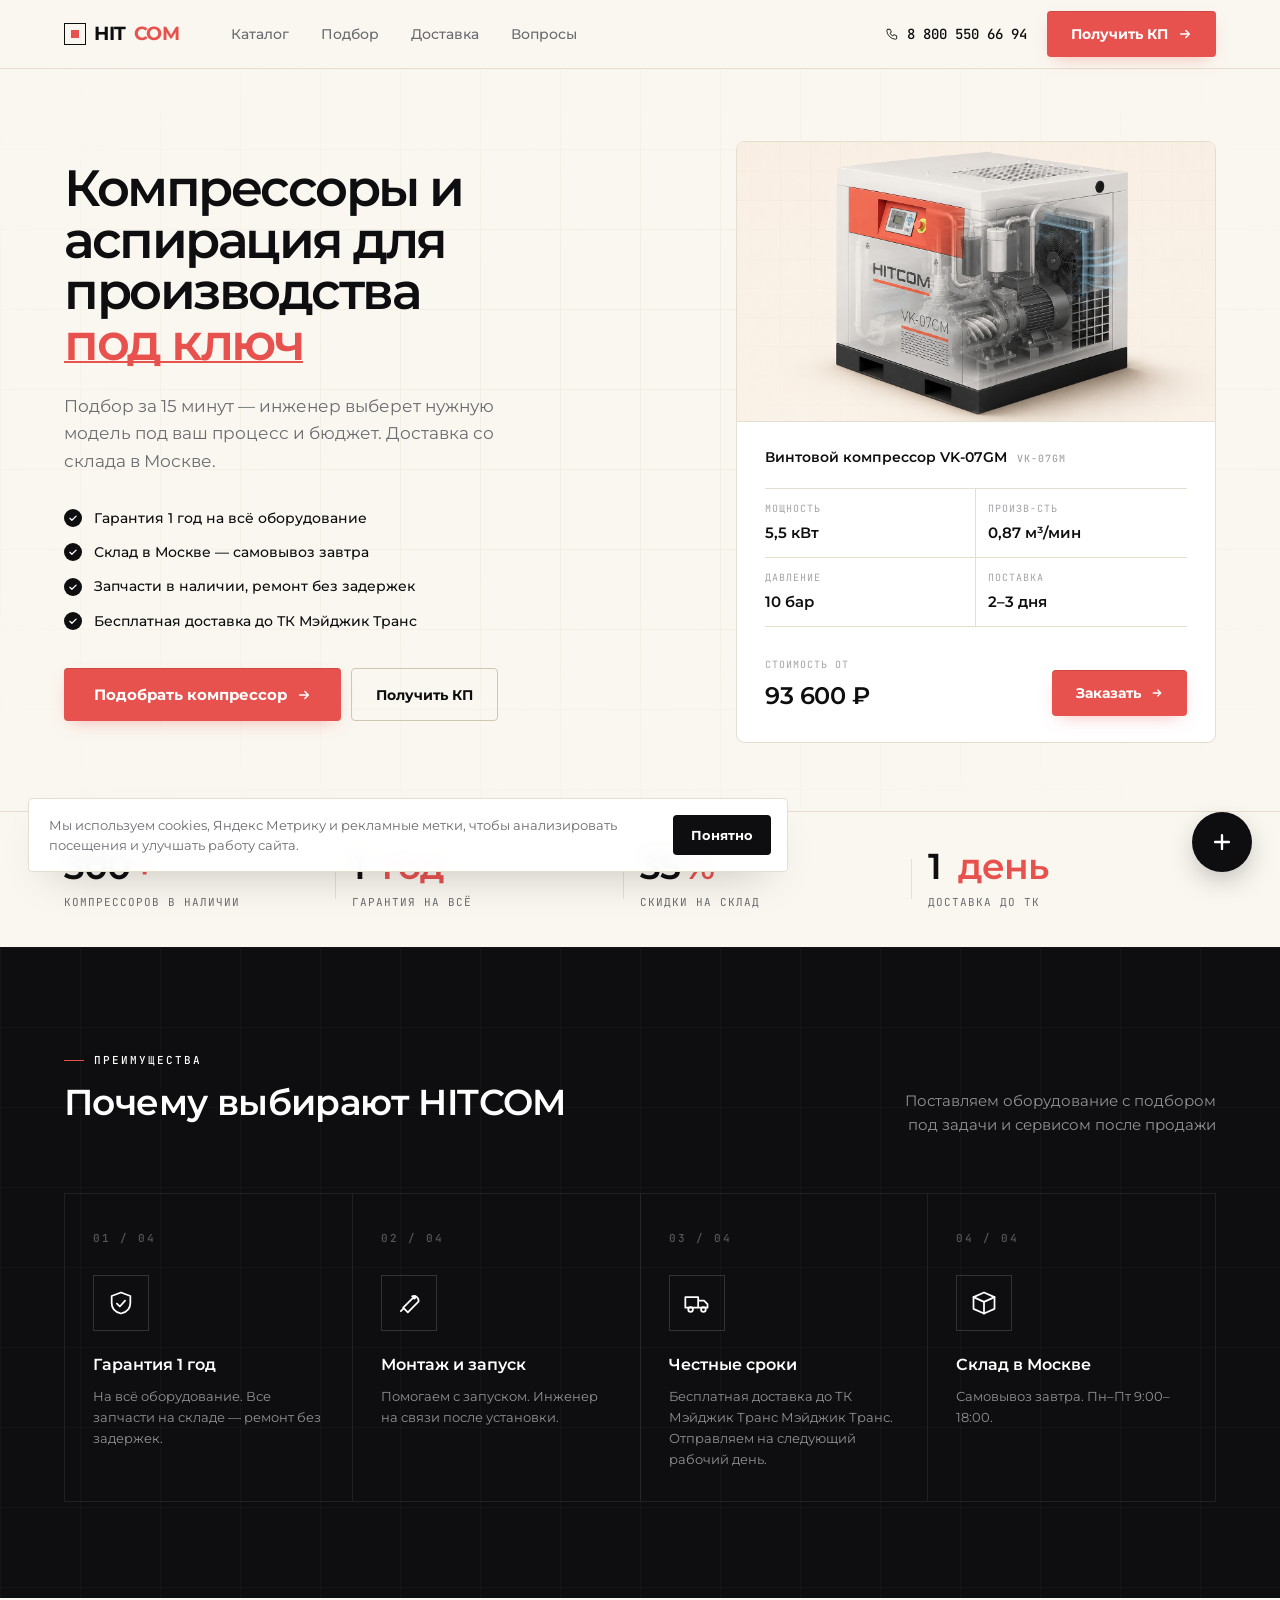
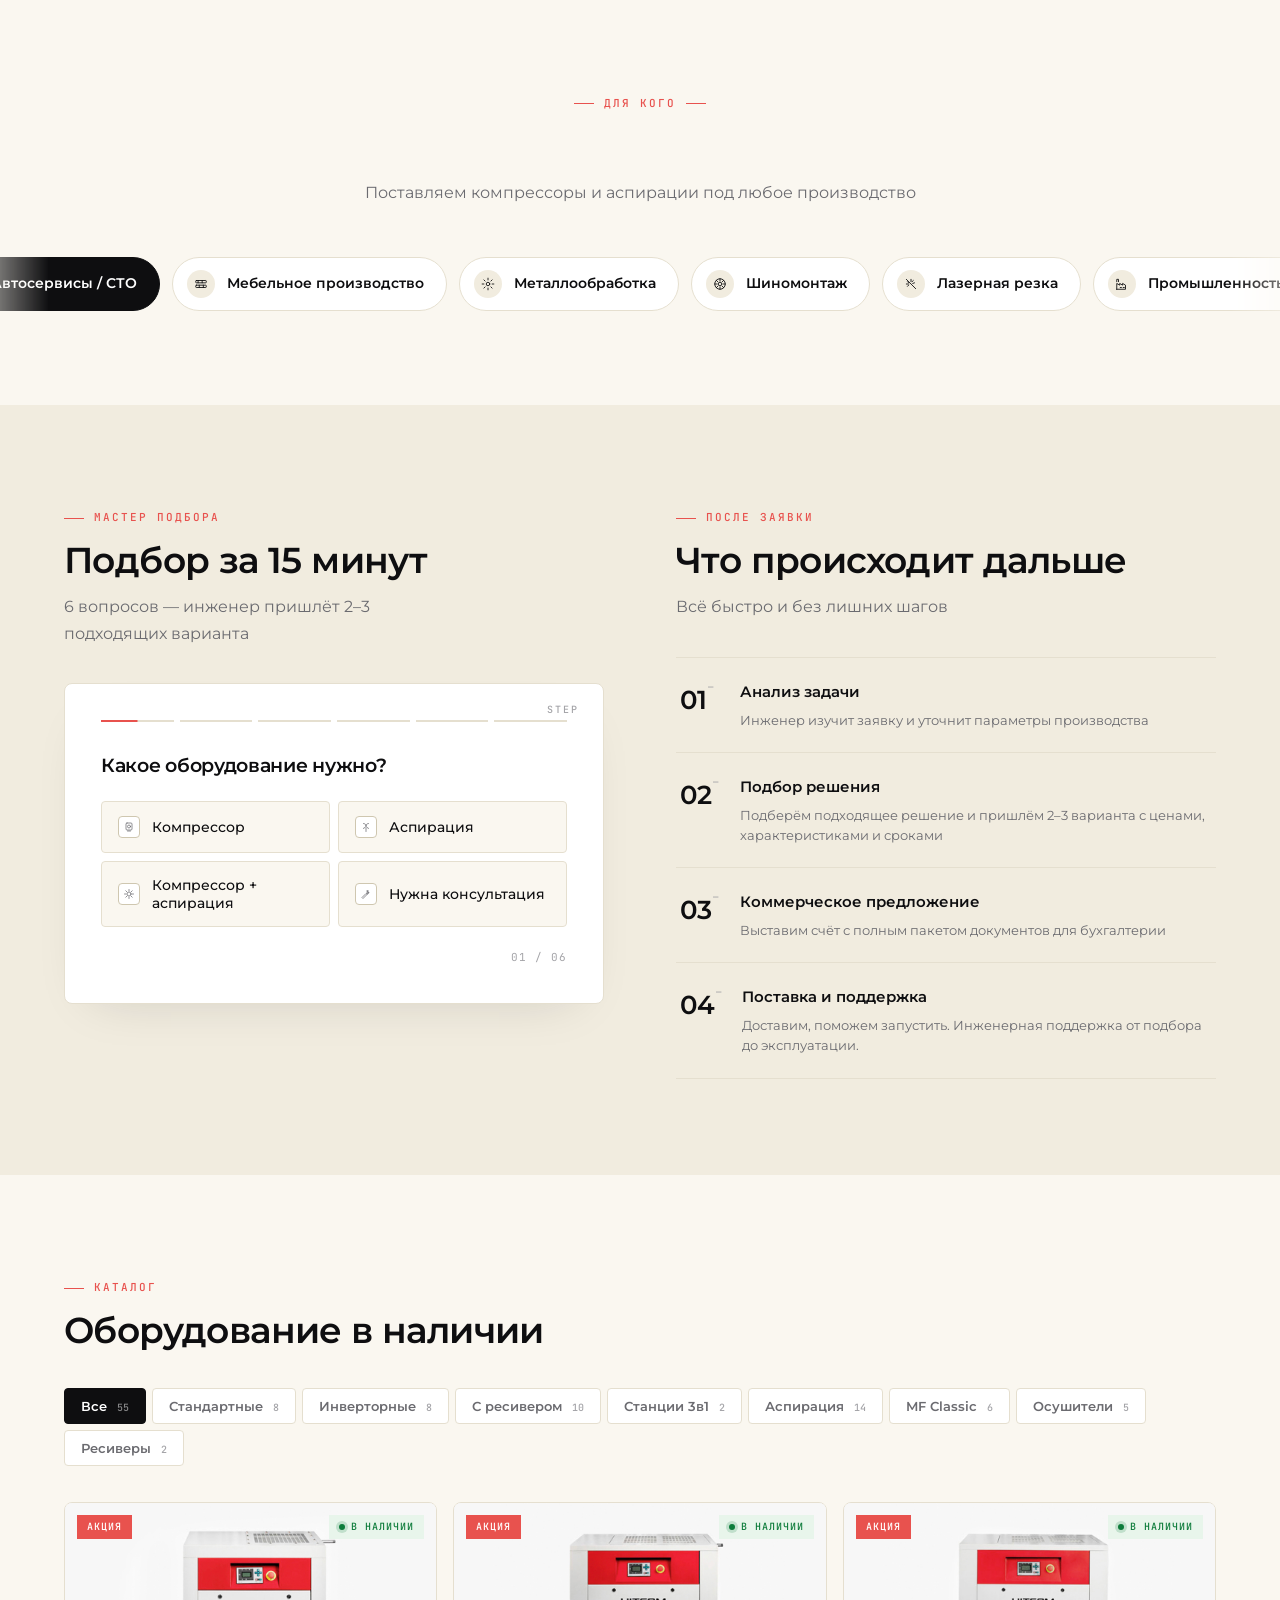
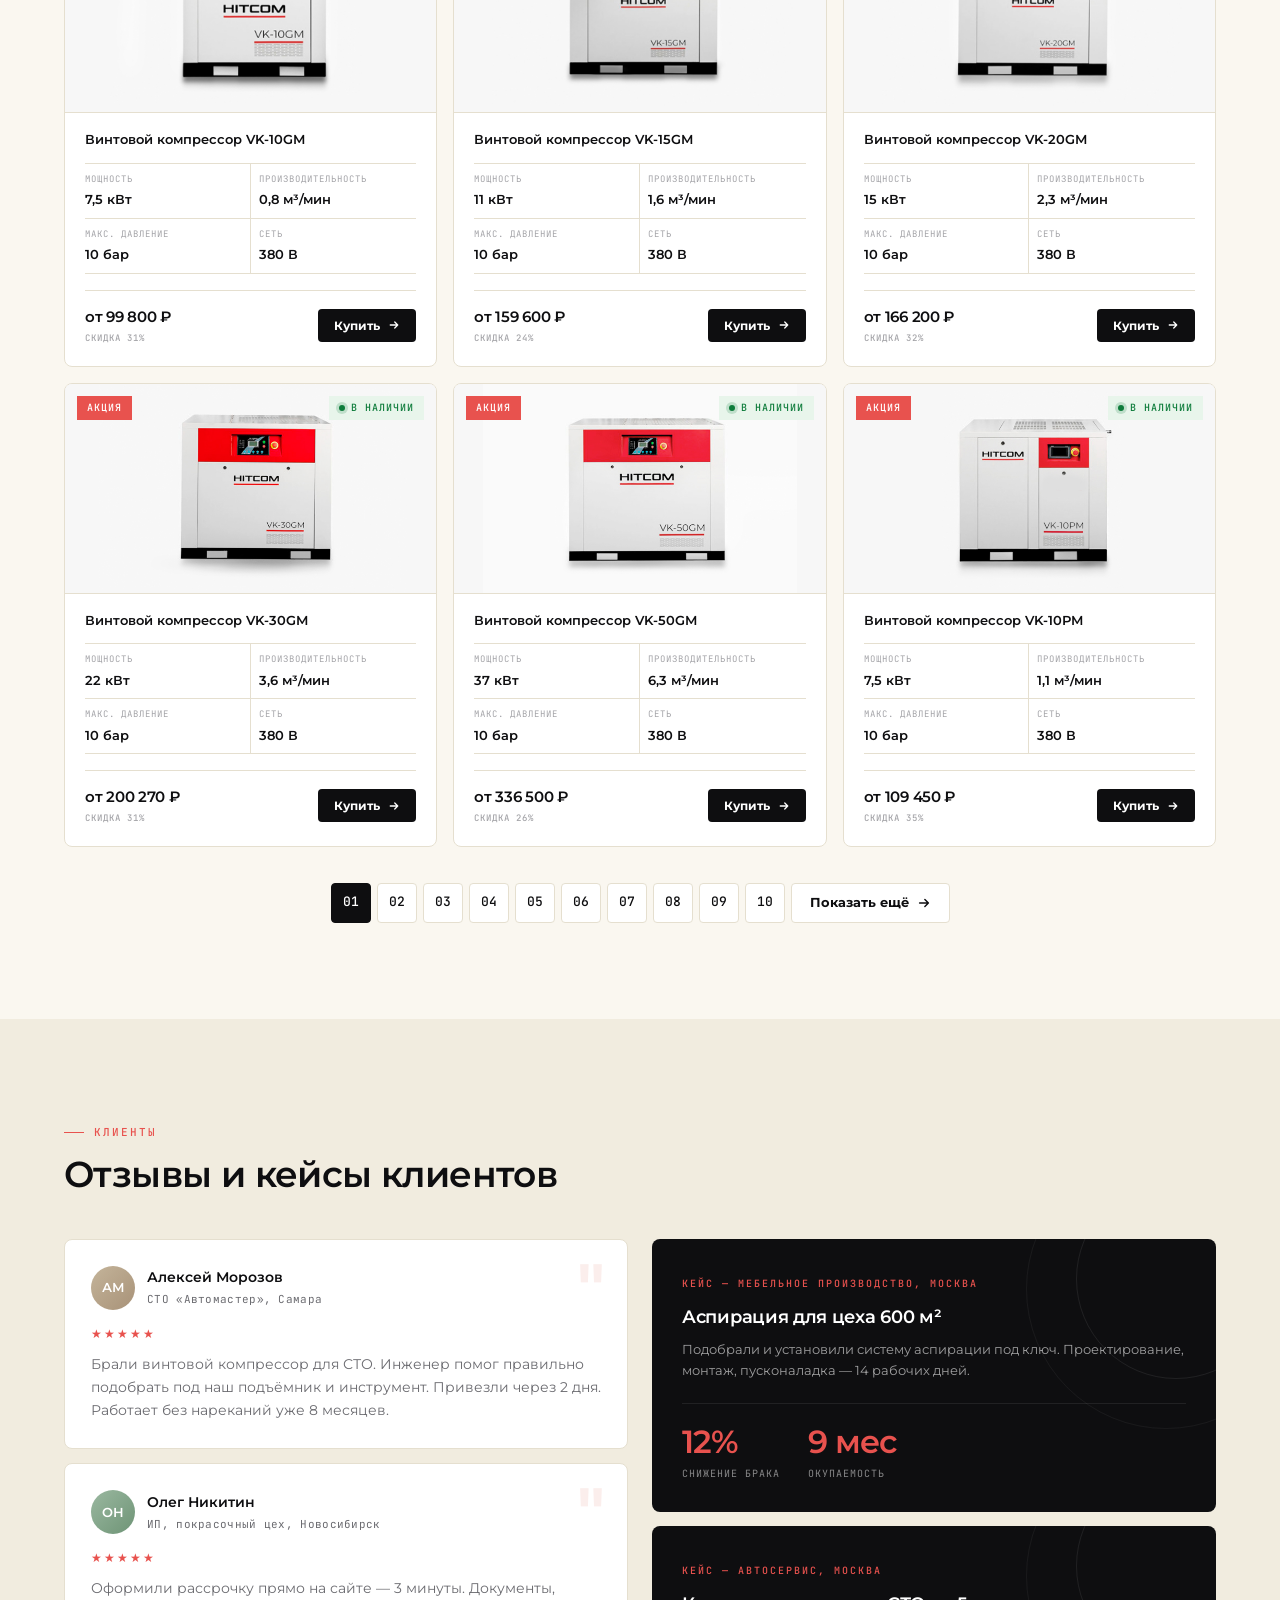
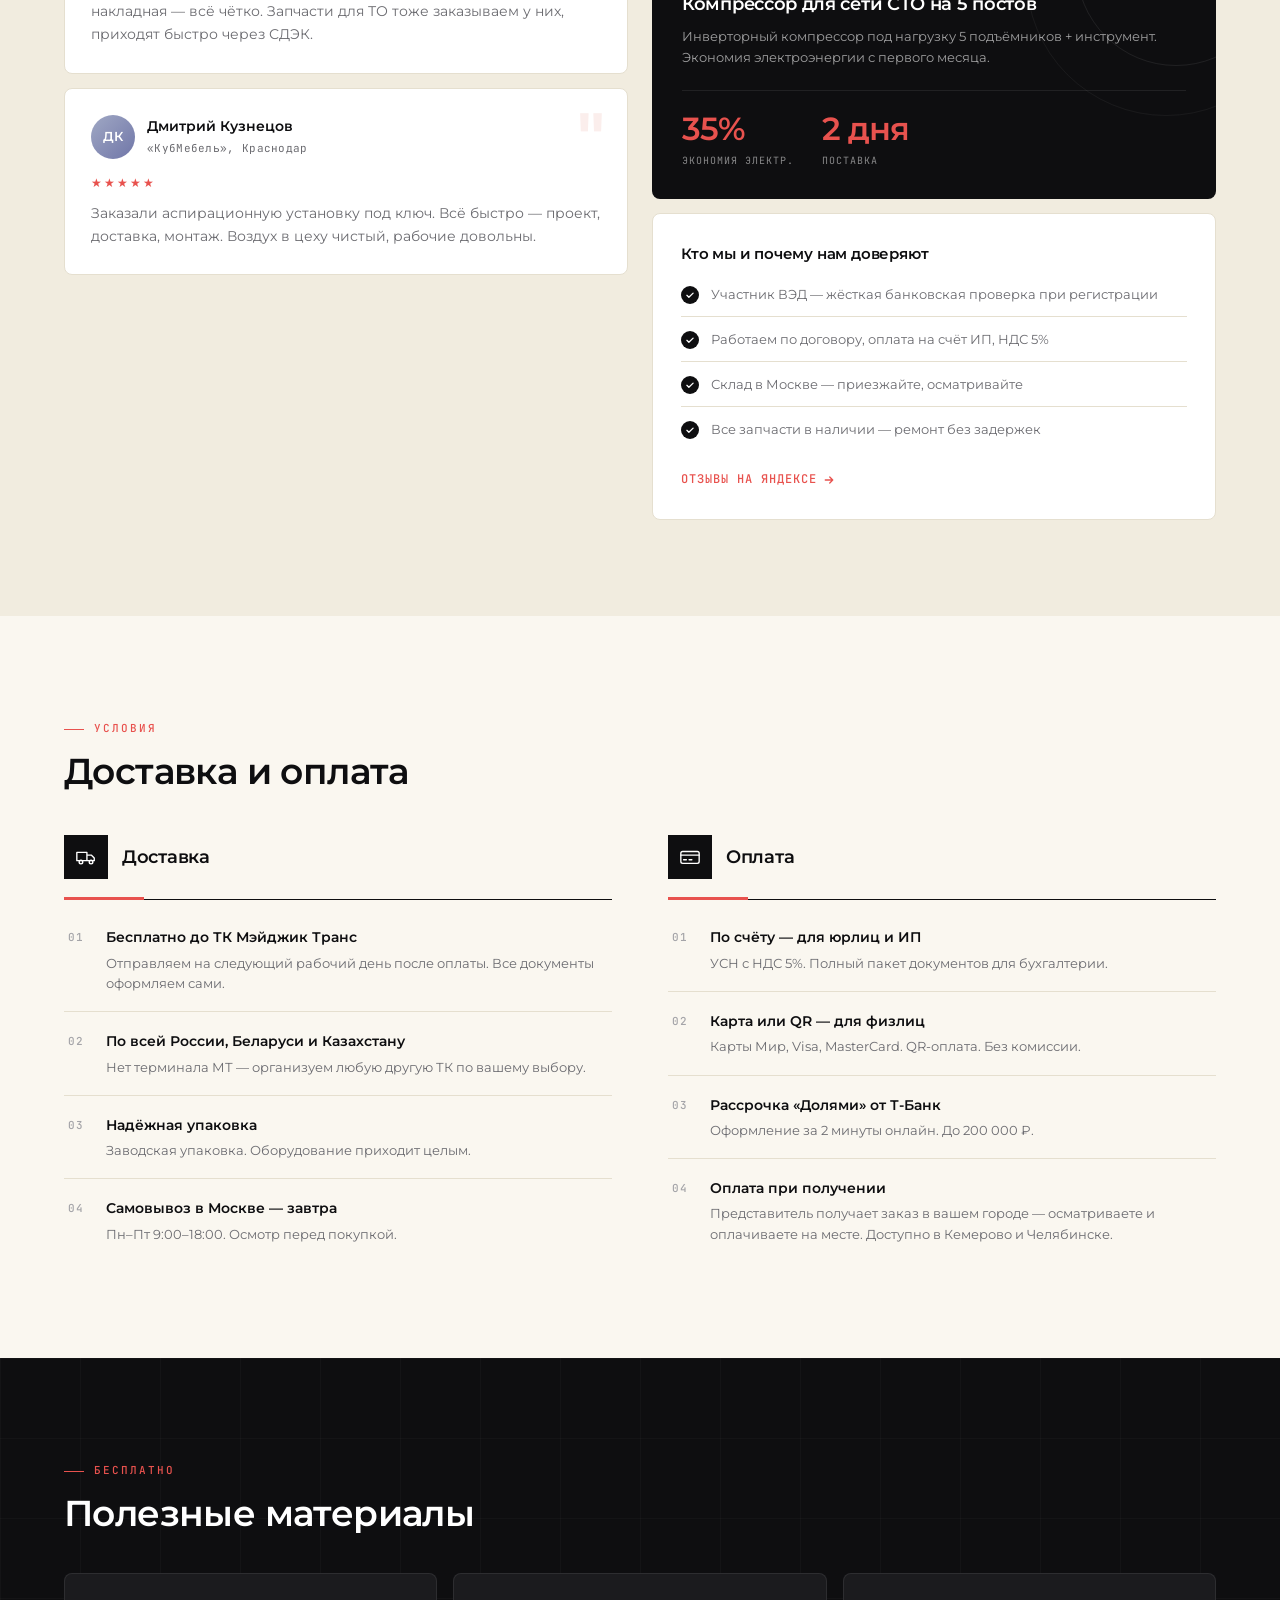
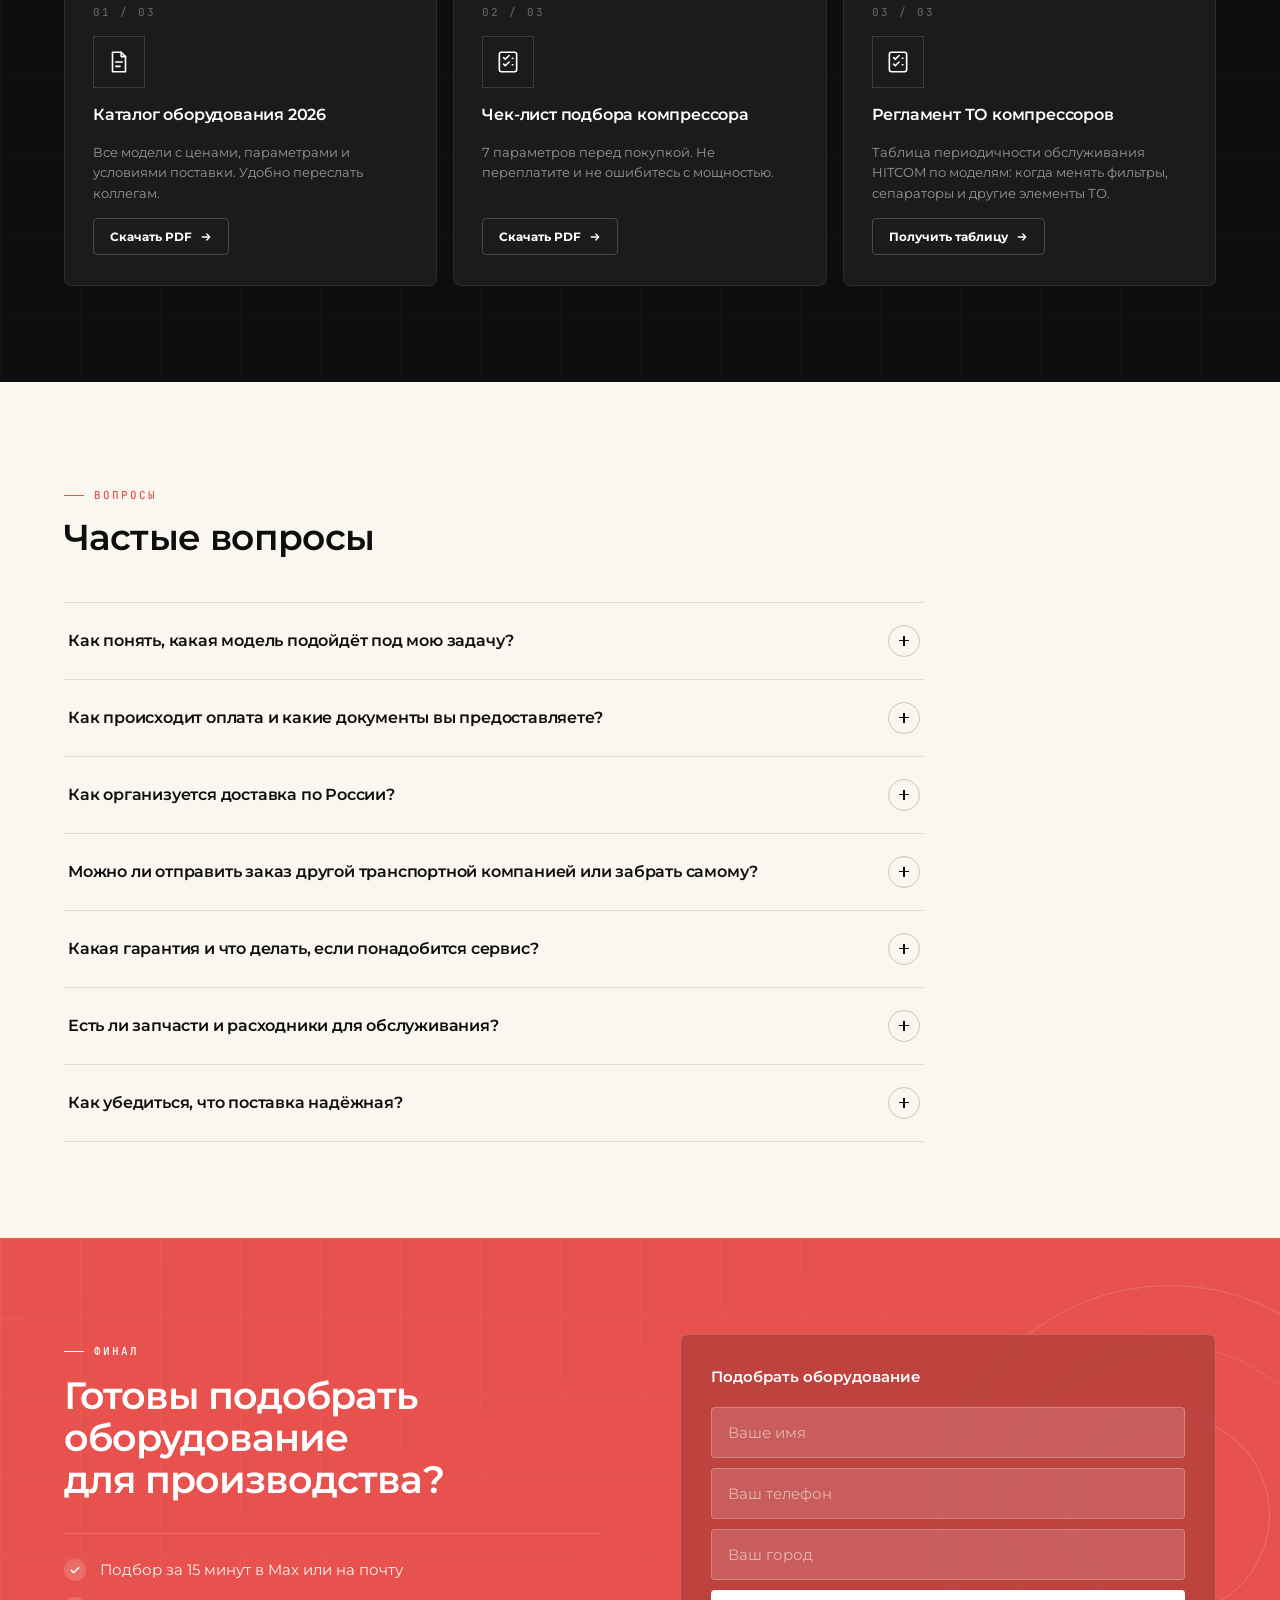
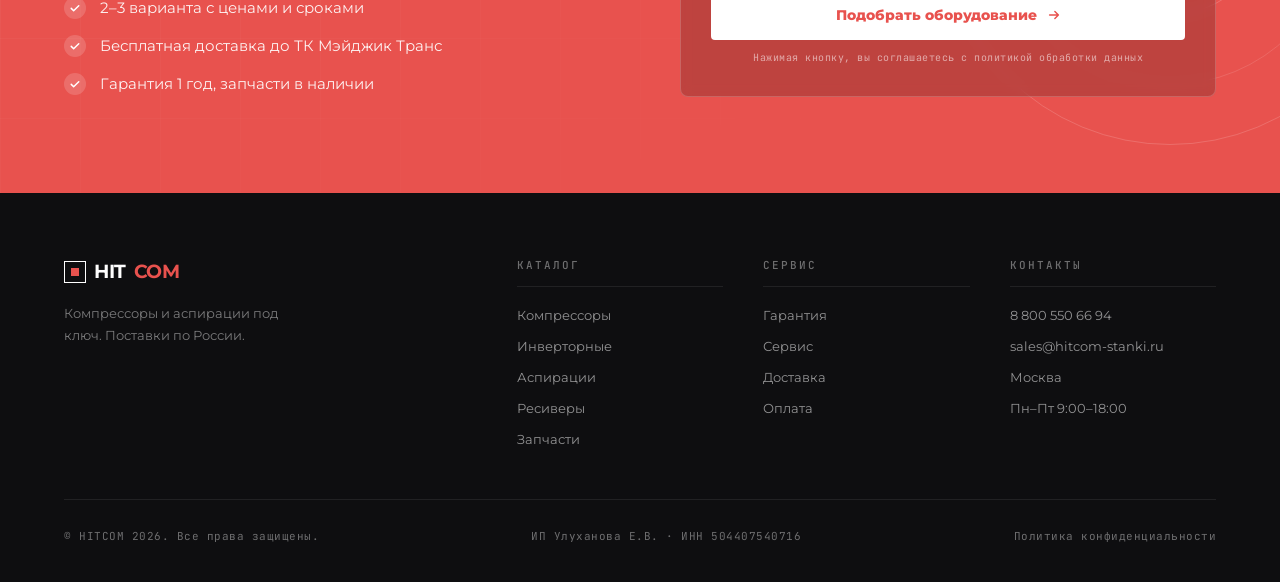
==== commit fb5f948b: "Fix logo colors, replace productivity abbreviations Co-Authored-By: Claude Sonnet 4.6 <noreply@anthr" ====
--- a/new.html
+++ b/new.html
@@ -79,7 +79,7 @@
 <!-- ══════════ ШАПКА ══════════ -->
 <header id="hdr">
   <div class="h-in">
-    <a href="/" class="logo"><span class="logo-mark"></span><b>HITCOM</b></a>
+    <a href="/" class="logo"><span class="logo-mark"></span>HIT<b>COM</b></a>
     <nav id="main-nav">
       <a href="#catalog" onclick="closeNav()">Каталог</a>
       <a href="#quiz" onclick="closeNav()">Подбор</a>
@@ -367,12 +367,12 @@
           </div>
           <div class="pc-body">
             <div class="pc-name">Винтовой компрессор VK-10GM</div>
-            <div class="pc-params"><div><div class="pp-k">Мощность</div><div class="pp-v">7,5 кВт</div></div><div><div class="pp-k">Произв.</div><div class="pp-v">0,8 м³/мин</div></div><div><div class="pp-k">Макс. давление</div><div class="pp-v">10 бар</div></div><div><div class="pp-k">Сеть</div><div class="pp-v">380 В</div></div></div>
+            <div class="pc-params"><div><div class="pp-k">Мощность</div><div class="pp-v">7,5 кВт</div></div><div><div class="pp-k">Производительность</div><div class="pp-v">0,8 м³/мин</div></div><div><div class="pp-k">Макс. давление</div><div class="pp-v">10 бар</div></div><div><div class="pp-k">Сеть</div><div class="pp-v">380 В</div></div></div>
             <div class="pc-foot"><div class="pc-price">от 99 800 ₽<small>скидка 31%</small></div><button class="pc-buy" onclick="event.stopPropagation();openPop('kp')">Купить<svg><use href="#i-arrow"/></svg></button></div>
           </div>
         </div>
         <div class="pc-back">
-          <div><div class="pb-name">Винтовой компрессор VK-10GM</div><div class="pb-rows"><div class="pb-row"><span class="pb-k">Мощность</span><span class="pb-v">7,5 кВт</span></div><div class="pb-row"><span class="pb-k">Производит.</span><span class="pb-v">0,8 м³/мин</span></div><div class="pb-row"><span class="pb-k">Максимальное давление</span><span class="pb-v">10 бар</span></div><div class="pb-row"><span class="pb-k">Напряжение</span><span class="pb-v">380 В</span></div><div class="pb-row"><span class="pb-k">Гарантия</span><span class="pb-v">1 год</span></div></div></div>
+          <div><div class="pb-name">Винтовой компрессор VK-10GM</div><div class="pb-rows"><div class="pb-row"><span class="pb-k">Мощность</span><span class="pb-v">7,5 кВт</span></div><div class="pb-row"><span class="pb-k">Производительность</span><span class="pb-v">0,8 м³/мин</span></div><div class="pb-row"><span class="pb-k">Максимальное давление</span><span class="pb-v">10 бар</span></div><div class="pb-row"><span class="pb-k">Напряжение</span><span class="pb-v">380 В</span></div><div class="pb-row"><span class="pb-k">Гарантия</span><span class="pb-v">1 год</span></div></div></div>
           <div class="pb-btns"><button class="pbb1" onclick="event.stopPropagation();openPop('kp')">Купить</button><button class="pbb2" onclick="event.stopPropagation();openPop('consult')">Консультация</button></div>
         </div>
       </div></div>
@@ -388,12 +388,12 @@
           </div>
           <div class="pc-body">
             <div class="pc-name">Винтовой компрессор VK-15GM</div>
-            <div class="pc-params"><div><div class="pp-k">Мощность</div><div class="pp-v">11 кВт</div></div><div><div class="pp-k">Произв.</div><div class="pp-v">1,6 м³/мин</div></div><div><div class="pp-k">Макс. давление</div><div class="pp-v">10 бар</div></div><div><div class="pp-k">Сеть</div><div class="pp-v">380 В</div></div></div>
+            <div class="pc-params"><div><div class="pp-k">Мощность</div><div class="pp-v">11 кВт</div></div><div><div class="pp-k">Производительность</div><div class="pp-v">1,6 м³/мин</div></div><div><div class="pp-k">Макс. давление</div><div class="pp-v">10 бар</div></div><div><div class="pp-k">Сеть</div><div class="pp-v">380 В</div></div></div>
             <div class="pc-foot"><div class="pc-price">от 159 600 ₽<small>скидка 24%</small></div><button class="pc-buy" onclick="event.stopPropagation();openPop('kp')">Купить<svg><use href="#i-arrow"/></svg></button></div>
           </div>
         </div>
         <div class="pc-back">
-          <div><div class="pb-name">Винтовой компрессор VK-15GM</div><div class="pb-rows"><div class="pb-row"><span class="pb-k">Мощность</span><span class="pb-v">11 кВт</span></div><div class="pb-row"><span class="pb-k">Производит.</span><span class="pb-v">1,6 м³/мин</span></div><div class="pb-row"><span class="pb-k">Максимальное давление</span><span class="pb-v">10 бар</span></div><div class="pb-row"><span class="pb-k">Напряжение</span><span class="pb-v">380 В</span></div><div class="pb-row"><span class="pb-k">Гарантия</span><span class="pb-v">1 год</span></div></div></div>
+          <div><div class="pb-name">Винтовой компрессор VK-15GM</div><div class="pb-rows"><div class="pb-row"><span class="pb-k">Мощность</span><span class="pb-v">11 кВт</span></div><div class="pb-row"><span class="pb-k">Производительность</span><span class="pb-v">1,6 м³/мин</span></div><div class="pb-row"><span class="pb-k">Максимальное давление</span><span class="pb-v">10 бар</span></div><div class="pb-row"><span class="pb-k">Напряжение</span><span class="pb-v">380 В</span></div><div class="pb-row"><span class="pb-k">Гарантия</span><span class="pb-v">1 год</span></div></div></div>
           <div class="pb-btns"><button class="pbb1" onclick="event.stopPropagation();openPop('kp')">Купить</button><button class="pbb2" onclick="event.stopPropagation();openPop('consult')">Консультация</button></div>
         </div>
       </div></div>
@@ -409,12 +409,12 @@
           </div>
           <div class="pc-body">
             <div class="pc-name">Винтовой компрессор VK-20GM</div>
-            <div class="pc-params"><div><div class="pp-k">Мощность</div><div class="pp-v">15 кВт</div></div><div><div class="pp-k">Произв.</div><div class="pp-v">2,3 м³/мин</div></div><div><div class="pp-k">Макс. давление</div><div class="pp-v">10 бар</div></div><div><div class="pp-k">Сеть</div><div class="pp-v">380 В</div></div></div>
+            <div class="pc-params"><div><div class="pp-k">Мощность</div><div class="pp-v">15 кВт</div></div><div><div class="pp-k">Производительность</div><div class="pp-v">2,3 м³/мин</div></div><div><div class="pp-k">Макс. давление</div><div class="pp-v">10 бар</div></div><div><div class="pp-k">Сеть</div><div class="pp-v">380 В</div></div></div>
             <div class="pc-foot"><div class="pc-price">от 166 200 ₽<small>скидка 32%</small></div><button class="pc-buy" onclick="event.stopPropagation();openPop('kp')">Купить<svg><use href="#i-arrow"/></svg></button></div>
           </div>
         </div>
         <div class="pc-back">
-          <div><div class="pb-name">Винтовой компрессор VK-20GM</div><div class="pb-rows"><div class="pb-row"><span class="pb-k">Мощность</span><span class="pb-v">15 кВт</span></div><div class="pb-row"><span class="pb-k">Производит.</span><span class="pb-v">2,3 м³/мин</span></div><div class="pb-row"><span class="pb-k">Максимальное давление</span><span class="pb-v">10 бар</span></div><div class="pb-row"><span class="pb-k">Напряжение</span><span class="pb-v">380 В</span></div><div class="pb-row"><span class="pb-k">Гарантия</span><span class="pb-v">1 год</span></div></div></div>
+          <div><div class="pb-name">Винтовой компрессор VK-20GM</div><div class="pb-rows"><div class="pb-row"><span class="pb-k">Мощность</span><span class="pb-v">15 кВт</span></div><div class="pb-row"><span class="pb-k">Производительность</span><span class="pb-v">2,3 м³/мин</span></div><div class="pb-row"><span class="pb-k">Максимальное давление</span><span class="pb-v">10 бар</span></div><div class="pb-row"><span class="pb-k">Напряжение</span><span class="pb-v">380 В</span></div><div class="pb-row"><span class="pb-k">Гарантия</span><span class="pb-v">1 год</span></div></div></div>
           <div class="pb-btns"><button class="pbb1" onclick="event.stopPropagation();openPop('kp')">Купить</button><button class="pbb2" onclick="event.stopPropagation();openPop('consult')">Консультация</button></div>
         </div>
       </div></div>
@@ -430,12 +430,12 @@
           </div>
           <div class="pc-body">
             <div class="pc-name">Винтовой компрессор VK-30GM</div>
-            <div class="pc-params"><div><div class="pp-k">Мощность</div><div class="pp-v">22 кВт</div></div><div><div class="pp-k">Произв.</div><div class="pp-v">3,6 м³/мин</div></div><div><div class="pp-k">Макс. давление</div><div class="pp-v">10 бар</div></div><div><div class="pp-k">Сеть</div><div class="pp-v">380 В</div></div></div>
+            <div class="pc-params"><div><div class="pp-k">Мощность</div><div class="pp-v">22 кВт</div></div><div><div class="pp-k">Производительность</div><div class="pp-v">3,6 м³/мин</div></div><div><div class="pp-k">Макс. давление</div><div class="pp-v">10 бар</div></div><div><div class="pp-k">Сеть</div><div class="pp-v">380 В</div></div></div>
             <div class="pc-foot"><div class="pc-price">от 200 270 ₽<small>скидка 31%</small></div><button class="pc-buy" onclick="event.stopPropagation();openPop('kp')">Купить<svg><use href="#i-arrow"/></svg></button></div>
           </div>
         </div>
         <div class="pc-back">
-          <div><div class="pb-name">Винтовой компрессор VK-30GM</div><div class="pb-rows"><div class="pb-row"><span class="pb-k">Мощность</span><span class="pb-v">22 кВт</span></div><div class="pb-row"><span class="pb-k">Производит.</span><span class="pb-v">3,6 м³/мин</span></div><div class="pb-row"><span class="pb-k">Максимальное давление</span><span class="pb-v">10 бар</span></div><div class="pb-row"><span class="pb-k">Напряжение</span><span class="pb-v">380 В</span></div><div class="pb-row"><span class="pb-k">Гарантия</span><span class="pb-v">1 год</span></div></div></div>
+          <div><div class="pb-name">Винтовой компрессор VK-30GM</div><div class="pb-rows"><div class="pb-row"><span class="pb-k">Мощность</span><span class="pb-v">22 кВт</span></div><div class="pb-row"><span class="pb-k">Производительность</span><span class="pb-v">3,6 м³/мин</span></div><div class="pb-row"><span class="pb-k">Максимальное давление</span><span class="pb-v">10 бар</span></div><div class="pb-row"><span class="pb-k">Напряжение</span><span class="pb-v">380 В</span></div><div class="pb-row"><span class="pb-k">Гарантия</span><span class="pb-v">1 год</span></div></div></div>
           <div class="pb-btns"><button class="pbb1" onclick="event.stopPropagation();openPop('kp')">Купить</button><button class="pbb2" onclick="event.stopPropagation();openPop('consult')">Консультация</button></div>
         </div>
       </div></div>
@@ -451,12 +451,12 @@
           </div>
           <div class="pc-body">
             <div class="pc-name">Винтовой компрессор VK-50GM</div>
-            <div class="pc-params"><div><div class="pp-k">Мощность</div><div class="pp-v">37 кВт</div></div><div><div class="pp-k">Произв.</div><div class="pp-v">6,3 м³/мин</div></div><div><div class="pp-k">Макс. давление</div><div class="pp-v">10 бар</div></div><div><div class="pp-k">Сеть</div><div class="pp-v">380 В</div></div></div>
+            <div class="pc-params"><div><div class="pp-k">Мощность</div><div class="pp-v">37 кВт</div></div><div><div class="pp-k">Производительность</div><div class="pp-v">6,3 м³/мин</div></div><div><div class="pp-k">Макс. давление</div><div class="pp-v">10 бар</div></div><div><div class="pp-k">Сеть</div><div class="pp-v">380 В</div></div></div>
             <div class="pc-foot"><div class="pc-price">от 336 500 ₽<small>скидка 26%</small></div><button class="pc-buy" onclick="event.stopPropagation();openPop('kp')">Купить<svg><use href="#i-arrow"/></svg></button></div>
           </div>
         </div>
         <div class="pc-back">
-          <div><div class="pb-name">Винтовой компрессор VK-50GM</div><div class="pb-rows"><div class="pb-row"><span class="pb-k">Мощность</span><span class="pb-v">37 кВт</span></div><div class="pb-row"><span class="pb-k">Производит.</span><span class="pb-v">6,3 м³/мин</span></div><div class="pb-row"><span class="pb-k">Максимальное давление</span><span class="pb-v">10 бар</span></div><div class="pb-row"><span class="pb-k">Напряжение</span><span class="pb-v">380 В</span></div><div class="pb-row"><span class="pb-k">Гарантия</span><span class="pb-v">1 год</span></div></div></div>
+          <div><div class="pb-name">Винтовой компрессор VK-50GM</div><div class="pb-rows"><div class="pb-row"><span class="pb-k">Мощность</span><span class="pb-v">37 кВт</span></div><div class="pb-row"><span class="pb-k">Производительность</span><span class="pb-v">6,3 м³/мин</span></div><div class="pb-row"><span class="pb-k">Максимальное давление</span><span class="pb-v">10 бар</span></div><div class="pb-row"><span class="pb-k">Напряжение</span><span class="pb-v">380 В</span></div><div class="pb-row"><span class="pb-k">Гарантия</span><span class="pb-v">1 год</span></div></div></div>
           <div class="pb-btns"><button class="pbb1" onclick="event.stopPropagation();openPop('kp')">Купить</button><button class="pbb2" onclick="event.stopPropagation();openPop('consult')">Консультация</button></div>
         </div>
       </div></div>
@@ -472,12 +472,12 @@
           </div>
           <div class="pc-body">
             <div class="pc-name">Винтовой компрессор VK-10PM</div>
-            <div class="pc-params"><div><div class="pp-k">Мощность</div><div class="pp-v">7,5 кВт</div></div><div><div class="pp-k">Произв.</div><div class="pp-v">1,1 м³/мин</div></div><div><div class="pp-k">Макс. давление</div><div class="pp-v">10 бар</div></div><div><div class="pp-k">Сеть</div><div class="pp-v">380 В</div></div></div>
+            <div class="pc-params"><div><div class="pp-k">Мощность</div><div class="pp-v">7,5 кВт</div></div><div><div class="pp-k">Производительность</div><div class="pp-v">1,1 м³/мин</div></div><div><div class="pp-k">Макс. давление</div><div class="pp-v">10 бар</div></div><div><div class="pp-k">Сеть</div><div class="pp-v">380 В</div></div></div>
             <div class="pc-foot"><div class="pc-price">от 109 450 ₽<small>скидка 35%</small></div><button class="pc-buy" onclick="event.stopPropagation();openPop('kp')">Купить<svg><use href="#i-arrow"/></svg></button></div>
           </div>
         </div>
         <div class="pc-back">
-          <div><div class="pb-name">Винтовой компрессор VK-10PM</div><div class="pb-rows"><div class="pb-row"><span class="pb-k">Мощность</span><span class="pb-v">7,5 кВт</span></div><div class="pb-row"><span class="pb-k">Производит.</span><span class="pb-v">1,1 м³/мин</span></div><div class="pb-row"><span class="pb-k">Максимальное давление</span><span class="pb-v">10 бар</span></div><div class="pb-row"><span class="pb-k">Напряжение</span><span class="pb-v">380 В</span></div><div class="pb-row"><span class="pb-k">Гарантия</span><span class="pb-v">1 год</span></div></div></div>
+          <div><div class="pb-name">Винтовой компрессор VK-10PM</div><div class="pb-rows"><div class="pb-row"><span class="pb-k">Мощность</span><span class="pb-v">7,5 кВт</span></div><div class="pb-row"><span class="pb-k">Производительность</span><span class="pb-v">1,1 м³/мин</span></div><div class="pb-row"><span class="pb-k">Максимальное давление</span><span class="pb-v">10 бар</span></div><div class="pb-row"><span class="pb-k">Напряжение</span><span class="pb-v">380 В</span></div><div class="pb-row"><span class="pb-k">Гарантия</span><span class="pb-v">1 год</span></div></div></div>
           <div class="pb-btns"><button class="pbb1" onclick="event.stopPropagation();openPop('kp')">Купить</button><button class="pbb2" onclick="event.stopPropagation();openPop('consult')">Консультация</button></div>
         </div>
       </div></div>
@@ -493,12 +493,12 @@
           </div>
           <div class="pc-body">
             <div class="pc-name">Винтовой компрессор VK-20PM</div>
-            <div class="pc-params"><div><div class="pp-k">Мощность</div><div class="pp-v">15 кВт</div></div><div><div class="pp-k">Произв.</div><div class="pp-v">2,15 м³/мин</div></div><div><div class="pp-k">Макс. давление</div><div class="pp-v">10 бар</div></div><div><div class="pp-k">Сеть</div><div class="pp-v">380 В</div></div></div>
+            <div class="pc-params"><div><div class="pp-k">Мощность</div><div class="pp-v">15 кВт</div></div><div><div class="pp-k">Производительность</div><div class="pp-v">2,15 м³/мин</div></div><div><div class="pp-k">Макс. давление</div><div class="pp-v">10 бар</div></div><div><div class="pp-k">Сеть</div><div class="pp-v">380 В</div></div></div>
             <div class="pc-foot"><div class="pc-price">от 188 600 ₽<small>скидка 25%</small></div><button class="pc-buy" onclick="event.stopPropagation();openPop('kp')">Купить<svg><use href="#i-arrow"/></svg></button></div>
           </div>
         </div>
         <div class="pc-back">
-          <div><div class="pb-name">Винтовой компрессор VK-20PM</div><div class="pb-rows"><div class="pb-row"><span class="pb-k">Мощность</span><span class="pb-v">15 кВт</span></div><div class="pb-row"><span class="pb-k">Производит.</span><span class="pb-v">2,15 м³/мин</span></div><div class="pb-row"><span class="pb-k">Максимальное давление</span><span class="pb-v">10 бар</span></div><div class="pb-row"><span class="pb-k">Напряжение</span><span class="pb-v">380 В</span></div><div class="pb-row"><span class="pb-k">Гарантия</span><span class="pb-v">1 год</span></div></div></div>
+          <div><div class="pb-name">Винтовой компрессор VK-20PM</div><div class="pb-rows"><div class="pb-row"><span class="pb-k">Мощность</span><span class="pb-v">15 кВт</span></div><div class="pb-row"><span class="pb-k">Производительность</span><span class="pb-v">2,15 м³/мин</span></div><div class="pb-row"><span class="pb-k">Максимальное давление</span><span class="pb-v">10 бар</span></div><div class="pb-row"><span class="pb-k">Напряжение</span><span class="pb-v">380 В</span></div><div class="pb-row"><span class="pb-k">Гарантия</span><span class="pb-v">1 год</span></div></div></div>
           <div class="pb-btns"><button class="pbb1" onclick="event.stopPropagation();openPop('kp')">Купить</button><button class="pbb2" onclick="event.stopPropagation();openPop('consult')">Консультация</button></div>
         </div>
       </div></div>
@@ -514,12 +514,12 @@
           </div>
           <div class="pc-body">
             <div class="pc-name">Винтовой компрессор VK-30PM</div>
-            <div class="pc-params"><div><div class="pp-k">Мощность</div><div class="pp-v">22 кВт</div></div><div><div class="pp-k">Произв.</div><div class="pp-v">3,6 м³/мин</div></div><div><div class="pp-k">Макс. давление</div><div class="pp-v">10 бар</div></div><div><div class="pp-k">Сеть</div><div class="pp-v">380 В</div></div></div>
+            <div class="pc-params"><div><div class="pp-k">Мощность</div><div class="pp-v">22 кВт</div></div><div><div class="pp-k">Производительность</div><div class="pp-v">3,6 м³/мин</div></div><div><div class="pp-k">Макс. давление</div><div class="pp-v">10 бар</div></div><div><div class="pp-k">Сеть</div><div class="pp-v">380 В</div></div></div>
             <div class="pc-foot"><div class="pc-price">от 222 800 ₽<small>скидка 35%</small></div><button class="pc-buy" onclick="event.stopPropagation();openPop('kp')">Купить<svg><use href="#i-arrow"/></svg></button></div>
           </div>
         </div>
         <div class="pc-back">
-          <div><div class="pb-name">Винтовой компрессор VK-30PM</div><div class="pb-rows"><div class="pb-row"><span class="pb-k">Мощность</span><span class="pb-v">22 кВт</span></div><div class="pb-row"><span class="pb-k">Производит.</span><span class="pb-v">3,6 м³/мин</span></div><div class="pb-row"><span class="pb-k">Максимальное давление</span><span class="pb-v">10 бар</span></div><div class="pb-row"><span class="pb-k">Напряжение</span><span class="pb-v">380 В</span></div><div class="pb-row"><span class="pb-k">Гарантия</span><span class="pb-v">1 год</span></div></div></div>
+          <div><div class="pb-name">Винтовой компрессор VK-30PM</div><div class="pb-rows"><div class="pb-row"><span class="pb-k">Мощность</span><span class="pb-v">22 кВт</span></div><div class="pb-row"><span class="pb-k">Производительность</span><span class="pb-v">3,6 м³/мин</span></div><div class="pb-row"><span class="pb-k">Максимальное давление</span><span class="pb-v">10 бар</span></div><div class="pb-row"><span class="pb-k">Напряжение</span><span class="pb-v">380 В</span></div><div class="pb-row"><span class="pb-k">Гарантия</span><span class="pb-v">1 год</span></div></div></div>
           <div class="pb-btns"><button class="pbb1" onclick="event.stopPropagation();openPop('kp')">Купить</button><button class="pbb2" onclick="event.stopPropagation();openPop('consult')">Консультация</button></div>
         </div>
       </div></div>
@@ -535,12 +535,12 @@
           </div>
           <div class="pc-body">
             <div class="pc-name">Винтовой компрессор VK-50PM</div>
-            <div class="pc-params"><div><div class="pp-k">Мощность</div><div class="pp-v">37 кВт</div></div><div><div class="pp-k">Произв.</div><div class="pp-v">6,3 м³/мин</div></div><div><div class="pp-k">Макс. давление</div><div class="pp-v">10 бар</div></div><div><div class="pp-k">Сеть</div><div class="pp-v">380 В</div></div></div>
+            <div class="pc-params"><div><div class="pp-k">Мощность</div><div class="pp-v">37 кВт</div></div><div><div class="pp-k">Производительность</div><div class="pp-v">6,3 м³/мин</div></div><div><div class="pp-k">Макс. давление</div><div class="pp-v">10 бар</div></div><div><div class="pp-k">Сеть</div><div class="pp-v">380 В</div></div></div>
             <div class="pc-foot"><div class="pc-price">от 370 200 ₽<small>скидка 19%</small></div><button class="pc-buy" onclick="event.stopPropagation();openPop('kp')">Купить<svg><use href="#i-arrow"/></svg></button></div>
           </div>
         </div>
         <div class="pc-back">
-          <div><div class="pb-name">Винтовой компрессор VK-50PM</div><div class="pb-rows"><div class="pb-row"><span class="pb-k">Мощность</span><span class="pb-v">37 кВт</span></div><div class="pb-row"><span class="pb-k">Производит.</span><span class="pb-v">6,3 м³/мин</span></div><div class="pb-row"><span class="pb-k">Максимальное давление</span><span class="pb-v">10 бар</span></div><div class="pb-row"><span class="pb-k">Напряжение</span><span class="pb-v">380 В</span></div><div class="pb-row"><span class="pb-k">Гарантия</span><span class="pb-v">1 год</span></div></div></div>
+          <div><div class="pb-name">Винтовой компрессор VK-50PM</div><div class="pb-rows"><div class="pb-row"><span class="pb-k">Мощность</span><span class="pb-v">37 кВт</span></div><div class="pb-row"><span class="pb-k">Производительность</span><span class="pb-v">6,3 м³/мин</span></div><div class="pb-row"><span class="pb-k">Максимальное давление</span><span class="pb-v">10 бар</span></div><div class="pb-row"><span class="pb-k">Напряжение</span><span class="pb-v">380 В</span></div><div class="pb-row"><span class="pb-k">Гарантия</span><span class="pb-v">1 год</span></div></div></div>
           <div class="pb-btns"><button class="pbb1" onclick="event.stopPropagation();openPop('kp')">Купить</button><button class="pbb2" onclick="event.stopPropagation();openPop('consult')">Консультация</button></div>
         </div>
       </div></div>
@@ -598,12 +598,12 @@
           </div>
           <div class="pc-body">
             <div class="pc-name">COMBO-20PM (инверторное управление)</div>
-            <div class="pc-params"><div><div class="pp-k">Мощность</div><div class="pp-v">15 кВт</div></div><div><div class="pp-k">Ресивер</div><div class="pp-v">300л</div></div><div><div class="pp-k">Произв.</div><div class="pp-v">1,2 м³/мин</div></div><div><div class="pp-k">Управление</div><div class="pp-v">Инверторное</div></div></div>
+            <div class="pc-params"><div><div class="pp-k">Мощность</div><div class="pp-v">15 кВт</div></div><div><div class="pp-k">Ресивер</div><div class="pp-v">300л</div></div><div><div class="pp-k">Производительность</div><div class="pp-v">1,2 м³/мин</div></div><div><div class="pp-k">Управление</div><div class="pp-v">Инверторное</div></div></div>
             <div class="pc-foot"><div class="pc-price">от 349 300 ₽<small>скидка 27%</small></div><button class="pc-buy" onclick="event.stopPropagation();openPop('kp')">Купить<svg><use href="#i-arrow"/></svg></button></div>
           </div>
         </div>
         <div class="pc-back">
-          <div><div class="pb-name">COMBO-20PM (инверторное управление)</div><div class="pb-rows"><div class="pb-row"><span class="pb-k">Мощность</span><span class="pb-v">15 кВт</span></div><div class="pb-row"><span class="pb-k">Ресивер</span><span class="pb-v">300л</span></div><div class="pb-row"><span class="pb-k">Производит.</span><span class="pb-v">1,2 м³/мин</span></div><div class="pb-row"><span class="pb-k">Управление</span><span class="pb-v">Инверторное</span></div><div class="pb-row"><span class="pb-k">Напряжение</span><span class="pb-v">380 В</span></div><div class="pb-row"><span class="pb-k">Гарантия</span><span class="pb-v">1 год</span></div></div></div>
+          <div><div class="pb-name">COMBO-20PM (инверторное управление)</div><div class="pb-rows"><div class="pb-row"><span class="pb-k">Мощность</span><span class="pb-v">15 кВт</span></div><div class="pb-row"><span class="pb-k">Ресивер</span><span class="pb-v">300л</span></div><div class="pb-row"><span class="pb-k">Производительность</span><span class="pb-v">1,2 м³/мин</span></div><div class="pb-row"><span class="pb-k">Управление</span><span class="pb-v">Инверторное</span></div><div class="pb-row"><span class="pb-k">Напряжение</span><span class="pb-v">380 В</span></div><div class="pb-row"><span class="pb-k">Гарантия</span><span class="pb-v">1 год</span></div></div></div>
           <div class="pb-btns"><button class="pbb1" onclick="event.stopPropagation();openPop('kp')">Купить</button><button class="pbb2" onclick="event.stopPropagation();openPop('consult')">Консультация</button></div>
         </div>
       </div></div>
@@ -619,12 +619,12 @@
           </div>
           <div class="pc-body">
             <div class="pc-name">Осушитель сжатого воздуха OV-10P</div>
-            <div class="pc-params"><div><div class="pp-k">Модель</div><div class="pp-v">OV-10P</div></div><div><div class="pp-k">Произв.</div><div class="pp-v">600 л/мин</div></div><div><div class="pp-k">Питание</div><div class="pp-v">220 В</div></div><div><div class="pp-k">Тип</div><div class="pp-v">Рефрижераторный</div></div></div>
+            <div class="pc-params"><div><div class="pp-k">Модель</div><div class="pp-v">OV-10P</div></div><div><div class="pp-k">Производительность</div><div class="pp-v">600 л/мин</div></div><div><div class="pp-k">Питание</div><div class="pp-v">220 В</div></div><div><div class="pp-k">Тип</div><div class="pp-v">Рефрижераторный</div></div></div>
             <div class="pc-foot"><div class="pc-price">от 36 500 ₽</div><button class="pc-buy" onclick="event.stopPropagation();openPop('kp')">Купить<svg><use href="#i-arrow"/></svg></button></div>
           </div>
         </div>
         <div class="pc-back">
-          <div><div class="pb-name">Осушитель сжатого воздуха OV-10P</div><div class="pb-rows"><div class="pb-row"><span class="pb-k">Модель</span><span class="pb-v">OV-10P</span></div><div class="pb-row"><span class="pb-k">Производит.</span><span class="pb-v">600 л/мин</span></div><div class="pb-row"><span class="pb-k">Питание</span><span class="pb-v">220 В</span></div><div class="pb-row"><span class="pb-k">Тип</span><span class="pb-v">Рефрижераторный</span></div><div class="pb-row"><span class="pb-k">Вход</span><span class="pb-v">1"</span></div><div class="pb-row"><span class="pb-k">Гарантия</span><span class="pb-v">1 год</span></div></div></div>
+          <div><div class="pb-name">Осушитель сжатого воздуха OV-10P</div><div class="pb-rows"><div class="pb-row"><span class="pb-k">Модель</span><span class="pb-v">OV-10P</span></div><div class="pb-row"><span class="pb-k">Производительность</span><span class="pb-v">600 л/мин</span></div><div class="pb-row"><span class="pb-k">Питание</span><span class="pb-v">220 В</span></div><div class="pb-row"><span class="pb-k">Тип</span><span class="pb-v">Рефрижераторный</span></div><div class="pb-row"><span class="pb-k">Вход</span><span class="pb-v">1"</span></div><div class="pb-row"><span class="pb-k">Гарантия</span><span class="pb-v">1 год</span></div></div></div>
           <div class="pb-btns"><button class="pbb1" onclick="event.stopPropagation();openPop('kp')">Купить</button><button class="pbb2" onclick="event.stopPropagation();openPop('consult')">Консультация</button></div>
         </div>
       </div></div>
@@ -640,12 +640,12 @@
           </div>
           <div class="pc-body">
             <div class="pc-name">Осушитель сжатого воздуха OV-20P</div>
-            <div class="pc-params"><div><div class="pp-k">Модель</div><div class="pp-v">OV-20P</div></div><div><div class="pp-k">Произв.</div><div class="pp-v">1200 л/мин</div></div><div><div class="pp-k">Питание</div><div class="pp-v">220 В</div></div><div><div class="pp-k">Тип</div><div class="pp-v">Рефрижераторный</div></div></div>
+            <div class="pc-params"><div><div class="pp-k">Модель</div><div class="pp-v">OV-20P</div></div><div><div class="pp-k">Производительность</div><div class="pp-v">1200 л/мин</div></div><div><div class="pp-k">Питание</div><div class="pp-v">220 В</div></div><div><div class="pp-k">Тип</div><div class="pp-v">Рефрижераторный</div></div></div>
             <div class="pc-foot"><div class="pc-price">от 48 000 ₽</div><button class="pc-buy" onclick="event.stopPropagation();openPop('kp')">Купить<svg><use href="#i-arrow"/></svg></button></div>
           </div>
         </div>
         <div class="pc-back">
-          <div><div class="pb-name">Осушитель сжатого воздуха OV-20P</div><div class="pb-rows"><div class="pb-row"><span class="pb-k">Модель</span><span class="pb-v">OV-20P</span></div><div class="pb-row"><span class="pb-k">Производит.</span><span class="pb-v">1200 л/мин</span></div><div class="pb-row"><span class="pb-k">Питание</span><span class="pb-v">220 В</span></div><div class="pb-row"><span class="pb-k">Тип</span><span class="pb-v">Рефрижераторный</span></div><div class="pb-row"><span class="pb-k">Вход</span><span class="pb-v">1"</span></div><div class="pb-row"><span class="pb-k">Гарантия</span><span class="pb-v">1 год</span></div></div></div>
+          <div><div class="pb-name">Осушитель сжатого воздуха OV-20P</div><div class="pb-rows"><div class="pb-row"><span class="pb-k">Модель</span><span class="pb-v">OV-20P</span></div><div class="pb-row"><span class="pb-k">Производительность</span><span class="pb-v">1200 л/мин</span></div><div class="pb-row"><span class="pb-k">Питание</span><span class="pb-v">220 В</span></div><div class="pb-row"><span class="pb-k">Тип</span><span class="pb-v">Рефрижераторный</span></div><div class="pb-row"><span class="pb-k">Вход</span><span class="pb-v">1"</span></div><div class="pb-row"><span class="pb-k">Гарантия</span><span class="pb-v">1 год</span></div></div></div>
           <div class="pb-btns"><button class="pbb1" onclick="event.stopPropagation();openPop('kp')">Купить</button><button class="pbb2" onclick="event.stopPropagation();openPop('consult')">Консультация</button></div>
         </div>
       </div></div>
@@ -661,12 +661,12 @@
           </div>
           <div class="pc-body">
             <div class="pc-name">Осушитель сжатого воздуха OV-30P</div>
-            <div class="pc-params"><div><div class="pp-k">Модель</div><div class="pp-v">OV-30P</div></div><div><div class="pp-k">Произв.</div><div class="pp-v">2000 л/мин</div></div><div><div class="pp-k">Питание</div><div class="pp-v">220 В</div></div><div><div class="pp-k">Тип</div><div class="pp-v">Рефрижераторный</div></div></div>
+            <div class="pc-params"><div><div class="pp-k">Модель</div><div class="pp-v">OV-30P</div></div><div><div class="pp-k">Производительность</div><div class="pp-v">2000 л/мин</div></div><div><div class="pp-k">Питание</div><div class="pp-v">220 В</div></div><div><div class="pp-k">Тип</div><div class="pp-v">Рефрижераторный</div></div></div>
             <div class="pc-foot"><div class="pc-price">от 59 400 ₽</div><button class="pc-buy" onclick="event.stopPropagation();openPop('kp')">Купить<svg><use href="#i-arrow"/></svg></button></div>
           </div>
         </div>
         <div class="pc-back">
-          <div><div class="pb-name">Осушитель сжатого воздуха OV-30P</div><div class="pb-rows"><div class="pb-row"><span class="pb-k">Модель</span><span class="pb-v">OV-30P</span></div><div class="pb-row"><span class="pb-k">Производит.</span><span class="pb-v">2000 л/мин</span></div><div class="pb-row"><span class="pb-k">Питание</span><span class="pb-v">220 В</span></div><div class="pb-row"><span class="pb-k">Тип</span><span class="pb-v">Рефрижераторный</span></div><div class="pb-row"><span class="pb-k">Вход</span><span class="pb-v">1"</span></div><div class="pb-row"><span class="pb-k">Гарантия</span><span class="pb-v">1 год</span></div></div></div>
+          <div><div class="pb-name">Осушитель сжатого воздуха OV-30P</div><div class="pb-rows"><div class="pb-row"><span class="pb-k">Модель</span><span class="pb-v">OV-30P</span></div><div class="pb-row"><span class="pb-k">Производительность</span><span class="pb-v">2000 л/мин</span></div><div class="pb-row"><span class="pb-k">Питание</span><span class="pb-v">220 В</span></div><div class="pb-row"><span class="pb-k">Тип</span><span class="pb-v">Рефрижераторный</span></div><div class="pb-row"><span class="pb-k">Вход</span><span class="pb-v">1"</span></div><div class="pb-row"><span class="pb-k">Гарантия</span><span class="pb-v">1 год</span></div></div></div>
           <div class="pb-btns"><button class="pbb1" onclick="event.stopPropagation();openPop('kp')">Купить</button><button class="pbb2" onclick="event.stopPropagation();openPop('consult')">Консультация</button></div>
         </div>
       </div></div>
@@ -687,7 +687,7 @@
           </div>
         </div>
         <div class="pc-back">
-          <div><div class="pb-name">Винтовой компрессор VK-10GA (стандартное управление)</div><div class="pb-rows"><div class="pb-row"><span class="pb-k">Мощность</span><span class="pb-v">7,5 кВт</span></div><div class="pb-row"><span class="pb-k">Ресивер</span><span class="pb-v">180 л</span></div><div class="pb-row"><span class="pb-k">Производит.</span><span class="pb-v">0,8 м³/мин</span></div><div class="pb-row"><span class="pb-k">Максимальное давление</span><span class="pb-v">10 бар</span></div><div class="pb-row"><span class="pb-k">Напряжение</span><span class="pb-v">380 В</span></div><div class="pb-row"><span class="pb-k">Гарантия</span><span class="pb-v">1 год</span></div></div></div>
+          <div><div class="pb-name">Винтовой компрессор VK-10GA (стандартное управление)</div><div class="pb-rows"><div class="pb-row"><span class="pb-k">Мощность</span><span class="pb-v">7,5 кВт</span></div><div class="pb-row"><span class="pb-k">Ресивер</span><span class="pb-v">180 л</span></div><div class="pb-row"><span class="pb-k">Производительность</span><span class="pb-v">0,8 м³/мин</span></div><div class="pb-row"><span class="pb-k">Максимальное давление</span><span class="pb-v">10 бар</span></div><div class="pb-row"><span class="pb-k">Напряжение</span><span class="pb-v">380 В</span></div><div class="pb-row"><span class="pb-k">Гарантия</span><span class="pb-v">1 год</span></div></div></div>
           <div class="pb-btns"><button class="pbb1" onclick="event.stopPropagation();openPop('kp')">Купить</button><button class="pbb2" onclick="event.stopPropagation();openPop('consult')">Консультация</button></div>
         </div>
       </div></div>
@@ -708,7 +708,7 @@
           </div>
         </div>
         <div class="pc-back">
-          <div><div class="pb-name">Винтовой компрессор VK-10PA (инверторное управление)</div><div class="pb-rows"><div class="pb-row"><span class="pb-k">Мощность</span><span class="pb-v">7,5 кВт</span></div><div class="pb-row"><span class="pb-k">Ресивер</span><span class="pb-v">180 л</span></div><div class="pb-row"><span class="pb-k">Производит.</span><span class="pb-v">1,1 м³/мин</span></div><div class="pb-row"><span class="pb-k">Максимальное давление</span><span class="pb-v">10 бар</span></div><div class="pb-row"><span class="pb-k">Напряжение</span><span class="pb-v">380 В</span></div><div class="pb-row"><span class="pb-k">Гарантия</span><span class="pb-v">1 год</span></div></div></div>
+          <div><div class="pb-name">Винтовой компрессор VK-10PA (инверторное управление)</div><div class="pb-rows"><div class="pb-row"><span class="pb-k">Мощность</span><span class="pb-v">7,5 кВт</span></div><div class="pb-row"><span class="pb-k">Ресивер</span><span class="pb-v">180 л</span></div><div class="pb-row"><span class="pb-k">Производительность</span><span class="pb-v">1,1 м³/мин</span></div><div class="pb-row"><span class="pb-k">Максимальное давление</span><span class="pb-v">10 бар</span></div><div class="pb-row"><span class="pb-k">Напряжение</span><span class="pb-v">380 В</span></div><div class="pb-row"><span class="pb-k">Гарантия</span><span class="pb-v">1 год</span></div></div></div>
           <div class="pb-btns"><button class="pbb1" onclick="event.stopPropagation();openPop('kp')">Купить</button><button class="pbb2" onclick="event.stopPropagation();openPop('consult')">Консультация</button></div>
         </div>
       </div></div>
@@ -1208,12 +1208,12 @@
           </div>
           <div class="pc-body">
             <div class="pc-name">Осушитель сжатого воздуха OV-50P</div>
-            <div class="pc-params"><div><div class="pp-k">Модель</div><div class="pp-v">OV-50P</div></div><div><div class="pp-k">Произв.</div><div class="pp-v">3300 л/мин</div></div><div><div class="pp-k">Питание</div><div class="pp-v">220 В</div></div><div><div class="pp-k">Тип</div><div class="pp-v">Рефрижераторный</div></div></div>
+            <div class="pc-params"><div><div class="pp-k">Модель</div><div class="pp-v">OV-50P</div></div><div><div class="pp-k">Производительность</div><div class="pp-v">3300 л/мин</div></div><div><div class="pp-k">Питание</div><div class="pp-v">220 В</div></div><div><div class="pp-k">Тип</div><div class="pp-v">Рефрижераторный</div></div></div>
             <div class="pc-foot"><div class="pc-price">от 84 000 ₽</div><button class="pc-buy" onclick="event.stopPropagation();openPop('kp')">Купить<svg><use href="#i-arrow"/></svg></button></div>
           </div>
         </div>
         <div class="pc-back">
-          <div><div class="pb-name">Осушитель сжатого воздуха OV-50P</div><div class="pb-rows"><div class="pb-row"><span class="pb-k">Модель</span><span class="pb-v">OV-50P</span></div><div class="pb-row"><span class="pb-k">Производит.</span><span class="pb-v">3300 л/мин</span></div><div class="pb-row"><span class="pb-k">Питание</span><span class="pb-v">220 В</span></div><div class="pb-row"><span class="pb-k">Тип</span><span class="pb-v">Рефрижераторный</span></div><div class="pb-row"><span class="pb-k">Вход</span><span class="pb-v">1"</span></div><div class="pb-row"><span class="pb-k">Гарантия</span><span class="pb-v">1 год</span></div></div></div>
+          <div><div class="pb-name">Осушитель сжатого воздуха OV-50P</div><div class="pb-rows"><div class="pb-row"><span class="pb-k">Модель</span><span class="pb-v">OV-50P</span></div><div class="pb-row"><span class="pb-k">Производительность</span><span class="pb-v">3300 л/мин</span></div><div class="pb-row"><span class="pb-k">Питание</span><span class="pb-v">220 В</span></div><div class="pb-row"><span class="pb-k">Тип</span><span class="pb-v">Рефрижераторный</span></div><div class="pb-row"><span class="pb-k">Вход</span><span class="pb-v">1"</span></div><div class="pb-row"><span class="pb-k">Гарантия</span><span class="pb-v">1 год</span></div></div></div>
           <div class="pb-btns"><button class="pbb1" onclick="event.stopPropagation();openPop('kp')">Купить</button><button class="pbb2" onclick="event.stopPropagation();openPop('consult')">Консультация</button></div>
         </div>
       </div></div>
@@ -1229,12 +1229,12 @@
           </div>
           <div class="pc-body">
             <div class="pc-name">Осушитель сжатого воздуха OV-75P</div>
-            <div class="pc-params"><div><div class="pp-k">Модель</div><div class="pp-v">OV-75P</div></div><div><div class="pp-k">Произв.</div><div class="pp-v">5000 л/мин</div></div><div><div class="pp-k">Питание</div><div class="pp-v">220 В</div></div><div><div class="pp-k">Тип</div><div class="pp-v">Рефрижераторный</div></div></div>
+            <div class="pc-params"><div><div class="pp-k">Модель</div><div class="pp-v">OV-75P</div></div><div><div class="pp-k">Производительность</div><div class="pp-v">5000 л/мин</div></div><div><div class="pp-k">Питание</div><div class="pp-v">220 В</div></div><div><div class="pp-k">Тип</div><div class="pp-v">Рефрижераторный</div></div></div>
             <div class="pc-foot"><div class="pc-price">от 108 400 ₽</div><button class="pc-buy" onclick="event.stopPropagation();openPop('kp')">Купить<svg><use href="#i-arrow"/></svg></button></div>
           </div>
         </div>
         <div class="pc-back">
-          <div><div class="pb-name">Осушитель сжатого воздуха OV-75P</div><div class="pb-rows"><div class="pb-row"><span class="pb-k">Модель</span><span class="pb-v">OV-75P</span></div><div class="pb-row"><span class="pb-k">Производит.</span><span class="pb-v">5000 л/мин</span></div><div class="pb-row"><span class="pb-k">Питание</span><span class="pb-v">220 В</span></div><div class="pb-row"><span class="pb-k">Тип</span><span class="pb-v">Рефрижераторный</span></div><div class="pb-row"><span class="pb-k">Вход</span><span class="pb-v">1"</span></div><div class="pb-row"><span class="pb-k">Гарантия</span><span class="pb-v">1 год</span></div></div></div>
+          <div><div class="pb-name">Осушитель сжатого воздуха OV-75P</div><div class="pb-rows"><div class="pb-row"><span class="pb-k">Модель</span><span class="pb-v">OV-75P</span></div><div class="pb-row"><span class="pb-k">Производительность</span><span class="pb-v">5000 л/мин</span></div><div class="pb-row"><span class="pb-k">Питание</span><span class="pb-v">220 В</span></div><div class="pb-row"><span class="pb-k">Тип</span><span class="pb-v">Рефрижераторный</span></div><div class="pb-row"><span class="pb-k">Вход</span><span class="pb-v">1"</span></div><div class="pb-row"><span class="pb-k">Гарантия</span><span class="pb-v">1 год</span></div></div></div>
           <div class="pb-btns"><button class="pbb1" onclick="event.stopPropagation();openPop('kp')">Купить</button><button class="pbb2" onclick="event.stopPropagation();openPop('consult')">Консультация</button></div>
         </div>
       </div></div>
@@ -1255,7 +1255,7 @@
           </div>
         </div>
         <div class="pc-back">
-          <div><div class="pb-name">Винтовой компрессор VK-05GA 220v (стандартное управление)</div><div class="pb-rows"><div class="pb-row"><span class="pb-k">Мощность</span><span class="pb-v">4 кВт</span></div><div class="pb-row"><span class="pb-k">Ресивер</span><span class="pb-v">130л</span></div><div class="pb-row"><span class="pb-k">Производит.</span><span class="pb-v">0,5 м³/мин</span></div><div class="pb-row"><span class="pb-k">Максимальное давление</span><span class="pb-v">10 бар</span></div><div class="pb-row"><span class="pb-k">Напряжение</span><span class="pb-v">220 В</span></div><div class="pb-row"><span class="pb-k">Гарантия</span><span class="pb-v">1 год</span></div></div></div>
+          <div><div class="pb-name">Винтовой компрессор VK-05GA 220v (стандартное управление)</div><div class="pb-rows"><div class="pb-row"><span class="pb-k">Мощность</span><span class="pb-v">4 кВт</span></div><div class="pb-row"><span class="pb-k">Ресивер</span><span class="pb-v">130л</span></div><div class="pb-row"><span class="pb-k">Производительность</span><span class="pb-v">0,5 м³/мин</span></div><div class="pb-row"><span class="pb-k">Максимальное давление</span><span class="pb-v">10 бар</span></div><div class="pb-row"><span class="pb-k">Напряжение</span><span class="pb-v">220 В</span></div><div class="pb-row"><span class="pb-k">Гарантия</span><span class="pb-v">1 год</span></div></div></div>
           <div class="pb-btns"><button class="pbb1" onclick="event.stopPropagation();openPop('kp')">Купить</button><button class="pbb2" onclick="event.stopPropagation();openPop('consult')">Консультация</button></div>
         </div>
       </div></div>
@@ -1276,7 +1276,7 @@
           </div>
         </div>
         <div class="pc-back">
-          <div><div class="pb-name">Винтовой компрессор VK-05GA 380v (стандартное управление)</div><div class="pb-rows"><div class="pb-row"><span class="pb-k">Мощность</span><span class="pb-v">4 кВт</span></div><div class="pb-row"><span class="pb-k">Ресивер</span><span class="pb-v">130л</span></div><div class="pb-row"><span class="pb-k">Производит.</span><span class="pb-v">0,5 м³/мин</span></div><div class="pb-row"><span class="pb-k">Максимальное давление</span><span class="pb-v">10 бар</span></div><div class="pb-row"><span class="pb-k">Напряжение</span><span class="pb-v">380 В</span></div><div class="pb-row"><span class="pb-k">Гарантия</span><span class="pb-v">1 год</span></div></div></div>
+          <div><div class="pb-name">Винтовой компрессор VK-05GA 380v (стандартное управление)</div><div class="pb-rows"><div class="pb-row"><span class="pb-k">Мощность</span><span class="pb-v">4 кВт</span></div><div class="pb-row"><span class="pb-k">Ресивер</span><span class="pb-v">130л</span></div><div class="pb-row"><span class="pb-k">Производительность</span><span class="pb-v">0,5 м³/мин</span></div><div class="pb-row"><span class="pb-k">Максимальное давление</span><span class="pb-v">10 бар</span></div><div class="pb-row"><span class="pb-k">Напряжение</span><span class="pb-v">380 В</span></div><div class="pb-row"><span class="pb-k">Гарантия</span><span class="pb-v">1 год</span></div></div></div>
           <div class="pb-btns"><button class="pbb1" onclick="event.stopPropagation();openPop('kp')">Купить</button><button class="pbb2" onclick="event.stopPropagation();openPop('consult')">Консультация</button></div>
         </div>
       </div></div>
@@ -1297,7 +1297,7 @@
           </div>
         </div>
         <div class="pc-back">
-          <div><div class="pb-name">Винтовой компрессор VK-05PA 220v (инверторное управление)</div><div class="pb-rows"><div class="pb-row"><span class="pb-k">Мощность</span><span class="pb-v">4 кВт</span></div><div class="pb-row"><span class="pb-k">Ресивер</span><span class="pb-v">130л</span></div><div class="pb-row"><span class="pb-k">Производит.</span><span class="pb-v">0,5 м³/мин</span></div><div class="pb-row"><span class="pb-k">Максимальное давление</span><span class="pb-v">10 бар</span></div><div class="pb-row"><span class="pb-k">Напряжение</span><span class="pb-v">220 В</span></div><div class="pb-row"><span class="pb-k">Гарантия</span><span class="pb-v">1 год</span></div></div></div>
+          <div><div class="pb-name">Винтовой компрессор VK-05PA 220v (инверторное управление)</div><div class="pb-rows"><div class="pb-row"><span class="pb-k">Мощность</span><span class="pb-v">4 кВт</span></div><div class="pb-row"><span class="pb-k">Ресивер</span><span class="pb-v">130л</span></div><div class="pb-row"><span class="pb-k">Производительность</span><span class="pb-v">0,5 м³/мин</span></div><div class="pb-row"><span class="pb-k">Максимальное давление</span><span class="pb-v">10 бар</span></div><div class="pb-row"><span class="pb-k">Напряжение</span><span class="pb-v">220 В</span></div><div class="pb-row"><span class="pb-k">Гарантия</span><span class="pb-v">1 год</span></div></div></div>
           <div class="pb-btns"><button class="pbb1" onclick="event.stopPropagation();openPop('kp')">Купить</button><button class="pbb2" onclick="event.stopPropagation();openPop('consult')">Консультация</button></div>
         </div>
       </div></div>
@@ -1318,7 +1318,7 @@
           </div>
         </div>
         <div class="pc-back">
-          <div><div class="pb-name">Винтовой компрессор VK-05PA 380v (инверторное управление)</div><div class="pb-rows"><div class="pb-row"><span class="pb-k">Мощность</span><span class="pb-v">4 кВт</span></div><div class="pb-row"><span class="pb-k">Ресивер</span><span class="pb-v">130л</span></div><div class="pb-row"><span class="pb-k">Производит.</span><span class="pb-v">0,5 м³/мин</span></div><div class="pb-row"><span class="pb-k">Максимальное давление</span><span class="pb-v">10 бар</span></div><div class="pb-row"><span class="pb-k">Напряжение</span><span class="pb-v">380 В</span></div><div class="pb-row"><span class="pb-k">Гарантия</span><span class="pb-v">1 год</span></div></div></div>
+          <div><div class="pb-name">Винтовой компрессор VK-05PA 380v (инверторное управление)</div><div class="pb-rows"><div class="pb-row"><span class="pb-k">Мощность</span><span class="pb-v">4 кВт</span></div><div class="pb-row"><span class="pb-k">Ресивер</span><span class="pb-v">130л</span></div><div class="pb-row"><span class="pb-k">Производительность</span><span class="pb-v">0,5 м³/мин</span></div><div class="pb-row"><span class="pb-k">Максимальное давление</span><span class="pb-v">10 бар</span></div><div class="pb-row"><span class="pb-k">Напряжение</span><span class="pb-v">380 В</span></div><div class="pb-row"><span class="pb-k">Гарантия</span><span class="pb-v">1 год</span></div></div></div>
           <div class="pb-btns"><button class="pbb1" onclick="event.stopPropagation();openPop('kp')">Купить</button><button class="pbb2" onclick="event.stopPropagation();openPop('consult')">Консультация</button></div>
         </div>
       </div></div>
@@ -1355,12 +1355,12 @@
           </div>
           <div class="pc-body">
             <div class="pc-name">Винтовой компрессор VK-07GM</div>
-            <div class="pc-params"><div><div class="pp-k">Мощность</div><div class="pp-v">5,5 кВт</div></div><div><div class="pp-k">Произв.</div><div class="pp-v">0,87 м³/мин</div></div><div><div class="pp-k">Макс. давление</div><div class="pp-v">10 бар</div></div><div><div class="pp-k">Сеть</div><div class="pp-v">380 В</div></div></div>
+            <div class="pc-params"><div><div class="pp-k">Мощность</div><div class="pp-v">5,5 кВт</div></div><div><div class="pp-k">Производительность</div><div class="pp-v">0,87 м³/мин</div></div><div><div class="pp-k">Макс. давление</div><div class="pp-v">10 бар</div></div><div><div class="pp-k">Сеть</div><div class="pp-v">380 В</div></div></div>
             <div class="pc-foot"><div class="pc-price">от 93 600 ₽<small>скидка 35%</small></div><button class="pc-buy" onclick="event.stopPropagation();openPop('kp')">Купить<svg><use href="#i-arrow"/></svg></button></div>
           </div>
         </div>
         <div class="pc-back">
-          <div><div class="pb-name">Винтовой компрессор VK-07GM</div><div class="pb-rows"><div class="pb-row"><span class="pb-k">Мощность</span><span class="pb-v">5,5 кВт</span></div><div class="pb-row"><span class="pb-k">Производит.</span><span class="pb-v">0,87 м³/мин</span></div><div class="pb-row"><span class="pb-k">Максимальное давление</span><span class="pb-v">10 бар</span></div><div class="pb-row"><span class="pb-k">Напряжение</span><span class="pb-v">380 В</span></div><div class="pb-row"><span class="pb-k">Гарантия</span><span class="pb-v">1 год</span></div></div></div>
+          <div><div class="pb-name">Винтовой компрессор VK-07GM</div><div class="pb-rows"><div class="pb-row"><span class="pb-k">Мощность</span><span class="pb-v">5,5 кВт</span></div><div class="pb-row"><span class="pb-k">Производительность</span><span class="pb-v">0,87 м³/мин</span></div><div class="pb-row"><span class="pb-k">Максимальное давление</span><span class="pb-v">10 бар</span></div><div class="pb-row"><span class="pb-k">Напряжение</span><span class="pb-v">380 В</span></div><div class="pb-row"><span class="pb-k">Гарантия</span><span class="pb-v">1 год</span></div></div></div>
           <div class="pb-btns"><button class="pbb1" onclick="event.stopPropagation();openPop('kp')">Купить</button><button class="pbb2" onclick="event.stopPropagation();openPop('consult')">Консультация</button></div>
         </div>
       </div></div>
@@ -1376,12 +1376,12 @@
           </div>
           <div class="pc-body">
             <div class="pc-name">COMBO-30PM (инверторное управление)</div>
-            <div class="pc-params"><div><div class="pp-k">Мощность</div><div class="pp-v">22 кВт</div></div><div><div class="pp-k">Ресивер</div><div class="pp-v">300л</div></div><div><div class="pp-k">Произв.</div><div class="pp-v">2,0 м³/мин</div></div><div><div class="pp-k">Управление</div><div class="pp-v">Инверторное</div></div></div>
+            <div class="pc-params"><div><div class="pp-k">Мощность</div><div class="pp-v">22 кВт</div></div><div><div class="pp-k">Ресивер</div><div class="pp-v">300л</div></div><div><div class="pp-k">Производительность</div><div class="pp-v">2,0 м³/мин</div></div><div><div class="pp-k">Управление</div><div class="pp-v">Инверторное</div></div></div>
             <div class="pc-foot"><div class="pc-price">от 408 000 ₽<small>скидка 23%</small></div><button class="pc-buy" onclick="event.stopPropagation();openPop('kp')">Купить<svg><use href="#i-arrow"/></svg></button></div>
           </div>
         </div>
         <div class="pc-back">
-          <div><div class="pb-name">COMBO-30PM (инверторное управление)</div><div class="pb-rows"><div class="pb-row"><span class="pb-k">Мощность</span><span class="pb-v">22 кВт</span></div><div class="pb-row"><span class="pb-k">Ресивер</span><span class="pb-v">300л</span></div><div class="pb-row"><span class="pb-k">Производит.</span><span class="pb-v">2,0 м³/мин</span></div><div class="pb-row"><span class="pb-k">Управление</span><span class="pb-v">Инверторное</span></div><div class="pb-row"><span class="pb-k">Напряжение</span><span class="pb-v">380 В</span></div><div class="pb-row"><span class="pb-k">Гарантия</span><span class="pb-v">1 год</span></div></div></div>
+          <div><div class="pb-name">COMBO-30PM (инверторное управление)</div><div class="pb-rows"><div class="pb-row"><span class="pb-k">Мощность</span><span class="pb-v">22 кВт</span></div><div class="pb-row"><span class="pb-k">Ресивер</span><span class="pb-v">300л</span></div><div class="pb-row"><span class="pb-k">Производительность</span><span class="pb-v">2,0 м³/мин</span></div><div class="pb-row"><span class="pb-k">Управление</span><span class="pb-v">Инверторное</span></div><div class="pb-row"><span class="pb-k">Напряжение</span><span class="pb-v">380 В</span></div><div class="pb-row"><span class="pb-k">Гарантия</span><span class="pb-v">1 год</span></div></div></div>
           <div class="pb-btns"><button class="pbb1" onclick="event.stopPropagation();openPop('kp')">Купить</button><button class="pbb2" onclick="event.stopPropagation();openPop('consult')">Консультация</button></div>
         </div>
       </div></div>
@@ -1402,7 +1402,7 @@
           </div>
         </div>
         <div class="pc-back">
-          <div><div class="pb-name">Винтовой компрессор VK-07GA 380v (стандартное управление)</div><div class="pb-rows"><div class="pb-row"><span class="pb-k">Мощность</span><span class="pb-v">5,5 кВт</span></div><div class="pb-row"><span class="pb-k">Ресивер</span><span class="pb-v">180 л</span></div><div class="pb-row"><span class="pb-k">Производит.</span><span class="pb-v">0,87 м³/мин</span></div><div class="pb-row"><span class="pb-k">Максимальное давление</span><span class="pb-v">10 бар</span></div><div class="pb-row"><span class="pb-k">Напряжение</span><span class="pb-v">380 В</span></div><div class="pb-row"><span class="pb-k">Гарантия</span><span class="pb-v">1 год</span></div></div></div>
+          <div><div class="pb-name">Винтовой компрессор VK-07GA 380v (стандартное управление)</div><div class="pb-rows"><div class="pb-row"><span class="pb-k">Мощность</span><span class="pb-v">5,5 кВт</span></div><div class="pb-row"><span class="pb-k">Ресивер</span><span class="pb-v">180 л</span></div><div class="pb-row"><span class="pb-k">Производительность</span><span class="pb-v">0,87 м³/мин</span></div><div class="pb-row"><span class="pb-k">Максимальное давление</span><span class="pb-v">10 бар</span></div><div class="pb-row"><span class="pb-k">Напряжение</span><span class="pb-v">380 В</span></div><div class="pb-row"><span class="pb-k">Гарантия</span><span class="pb-v">1 год</span></div></div></div>
           <div class="pb-btns"><button class="pbb1" onclick="event.stopPropagation();openPop('kp')">Купить</button><button class="pbb2" onclick="event.stopPropagation();openPop('consult')">Консультация</button></div>
         </div>
       </div></div>
@@ -1423,7 +1423,7 @@
           </div>
         </div>
         <div class="pc-back">
-          <div><div class="pb-name">Винтовой компрессор VK-07PA 380v (инверторное управление)</div><div class="pb-rows"><div class="pb-row"><span class="pb-k">Мощность</span><span class="pb-v">5,5 кВт</span></div><div class="pb-row"><span class="pb-k">Ресивер</span><span class="pb-v">180 л</span></div><div class="pb-row"><span class="pb-k">Производит.</span><span class="pb-v">0,87 м³/мин</span></div><div class="pb-row"><span class="pb-k">Максимальное давление</span><span class="pb-v">10 бар</span></div><div class="pb-row"><span class="pb-k">Напряжение</span><span class="pb-v">380 В</span></div><div class="pb-row"><span class="pb-k">Гарантия</span><span class="pb-v">1 год</span></div></div></div>
+          <div><div class="pb-name">Винтовой компрессор VK-07PA 380v (инверторное управление)</div><div class="pb-rows"><div class="pb-row"><span class="pb-k">Мощность</span><span class="pb-v">5,5 кВт</span></div><div class="pb-row"><span class="pb-k">Ресивер</span><span class="pb-v">180 л</span></div><div class="pb-row"><span class="pb-k">Производительность</span><span class="pb-v">0,87 м³/мин</span></div><div class="pb-row"><span class="pb-k">Максимальное давление</span><span class="pb-v">10 бар</span></div><div class="pb-row"><span class="pb-k">Напряжение</span><span class="pb-v">380 В</span></div><div class="pb-row"><span class="pb-k">Гарантия</span><span class="pb-v">1 год</span></div></div></div>
           <div class="pb-btns"><button class="pbb1" onclick="event.stopPropagation();openPop('kp')">Купить</button><button class="pbb2" onclick="event.stopPropagation();openPop('consult')">Консультация</button></div>
         </div>
       </div></div>
@@ -1439,12 +1439,12 @@
           </div>
           <div class="pc-body">
             <div class="pc-name">Винтовой компрессор VK-07PM</div>
-            <div class="pc-params"><div><div class="pp-k">Мощность</div><div class="pp-v">5,5 кВт</div></div><div><div class="pp-k">Произв.</div><div class="pp-v">0,87 м³/мин</div></div><div><div class="pp-k">Макс. давление</div><div class="pp-v">10 бар</div></div><div><div class="pp-k">Сеть</div><div class="pp-v">380 В</div></div></div>
+            <div class="pc-params"><div><div class="pp-k">Мощность</div><div class="pp-v">5,5 кВт</div></div><div><div class="pp-k">Производительность</div><div class="pp-v">0,87 м³/мин</div></div><div><div class="pp-k">Макс. давление</div><div class="pp-v">10 бар</div></div><div><div class="pp-k">Сеть</div><div class="pp-v">380 В</div></div></div>
             <div class="pc-foot"><div class="pc-price">от 96 000 ₽<small>скидка 36%</small></div><button class="pc-buy" onclick="event.stopPropagation();openPop('kp')">Купить<svg><use href="#i-arrow"/></svg></button></div>
           </div>
         </div>
         <div class="pc-back">
-          <div><div class="pb-name">Винтовой компрессор VK-07PM</div><div class="pb-rows"><div class="pb-row"><span class="pb-k">Мощность</span><span class="pb-v">5,5 кВт</span></div><div class="pb-row"><span class="pb-k">Производит.</span><span class="pb-v">0,87 м³/мин</span></div><div class="pb-row"><span class="pb-k">Максимальное давление</span><span class="pb-v">10 бар</span></div><div class="pb-row"><span class="pb-k">Напряжение</span><span class="pb-v">380 В</span></div><div class="pb-row"><span class="pb-k">Гарантия</span><span class="pb-v">1 год</span></div></div></div>
+          <div><div class="pb-name">Винтовой компрессор VK-07PM</div><div class="pb-rows"><div class="pb-row"><span class="pb-k">Мощность</span><span class="pb-v">5,5 кВт</span></div><div class="pb-row"><span class="pb-k">Производительность</span><span class="pb-v">0,87 м³/мин</span></div><div class="pb-row"><span class="pb-k">Максимальное давление</span><span class="pb-v">10 бар</span></div><div class="pb-row"><span class="pb-k">Напряжение</span><span class="pb-v">380 В</span></div><div class="pb-row"><span class="pb-k">Гарантия</span><span class="pb-v">1 год</span></div></div></div>
           <div class="pb-btns"><button class="pbb1" onclick="event.stopPropagation();openPop('kp')">Купить</button><button class="pbb2" onclick="event.stopPropagation();openPop('consult')">Консультация</button></div>
         </div>
       </div></div>
@@ -1465,7 +1465,7 @@
           </div>
         </div>
         <div class="pc-back">
-          <div><div class="pb-name">Винтовой компрессор VK-15GA 380v (стандартное управление)</div><div class="pb-rows"><div class="pb-row"><span class="pb-k">Мощность</span><span class="pb-v">11 кВт</span></div><div class="pb-row"><span class="pb-k">Ресивер</span><span class="pb-v">300 л</span></div><div class="pb-row"><span class="pb-k">Производит.</span><span class="pb-v">1,6 м³/мин</span></div><div class="pb-row"><span class="pb-k">Максимальное давление</span><span class="pb-v">10 бар</span></div><div class="pb-row"><span class="pb-k">Напряжение</span><span class="pb-v">380 В</span></div><div class="pb-row"><span class="pb-k">Гарантия</span><span class="pb-v">1 год</span></div></div></div>
+          <div><div class="pb-name">Винтовой компрессор VK-15GA 380v (стандартное управление)</div><div class="pb-rows"><div class="pb-row"><span class="pb-k">Мощность</span><span class="pb-v">11 кВт</span></div><div class="pb-row"><span class="pb-k">Ресивер</span><span class="pb-v">300 л</span></div><div class="pb-row"><span class="pb-k">Производительность</span><span class="pb-v">1,6 м³/мин</span></div><div class="pb-row"><span class="pb-k">Максимальное давление</span><span class="pb-v">10 бар</span></div><div class="pb-row"><span class="pb-k">Напряжение</span><span class="pb-v">380 В</span></div><div class="pb-row"><span class="pb-k">Гарантия</span><span class="pb-v">1 год</span></div></div></div>
           <div class="pb-btns"><button class="pbb1" onclick="event.stopPropagation();openPop('kp')">Купить</button><button class="pbb2" onclick="event.stopPropagation();openPop('consult')">Консультация</button></div>
         </div>
       </div></div>
@@ -1486,7 +1486,7 @@
           </div>
         </div>
         <div class="pc-back">
-          <div><div class="pb-name">Винтовой компрессор VK-15PA 380v (инверторное управление)</div><div class="pb-rows"><div class="pb-row"><span class="pb-k">Мощность</span><span class="pb-v">11 кВт</span></div><div class="pb-row"><span class="pb-k">Ресивер</span><span class="pb-v">300 л</span></div><div class="pb-row"><span class="pb-k">Производит.</span><span class="pb-v">6 м³/мин</span></div><div class="pb-row"><span class="pb-k">Максимальное давление</span><span class="pb-v">10 бар</span></div><div class="pb-row"><span class="pb-k">Напряжение</span><span class="pb-v">380 В</span></div><div class="pb-row"><span class="pb-k">Гарантия</span><span class="pb-v">1 год</span></div></div></div>
+          <div><div class="pb-name">Винтовой компрессор VK-15PA 380v (инверторное управление)</div><div class="pb-rows"><div class="pb-row"><span class="pb-k">Мощность</span><span class="pb-v">11 кВт</span></div><div class="pb-row"><span class="pb-k">Ресивер</span><span class="pb-v">300 л</span></div><div class="pb-row"><span class="pb-k">Производительность</span><span class="pb-v">6 м³/мин</span></div><div class="pb-row"><span class="pb-k">Максимальное давление</span><span class="pb-v">10 бар</span></div><div class="pb-row"><span class="pb-k">Напряжение</span><span class="pb-v">380 В</span></div><div class="pb-row"><span class="pb-k">Гарантия</span><span class="pb-v">1 год</span></div></div></div>
           <div class="pb-btns"><button class="pbb1" onclick="event.stopPropagation();openPop('kp')">Купить</button><button class="pbb2" onclick="event.stopPropagation();openPop('consult')">Консультация</button></div>
         </div>
       </div></div>
@@ -1502,12 +1502,12 @@
           </div>
           <div class="pc-body">
             <div class="pc-name">Винтовой компрессор VK-15PM</div>
-            <div class="pc-params"><div><div class="pp-k">Мощность</div><div class="pp-v">11 кВт</div></div><div><div class="pp-k">Произв.</div><div class="pp-v">1,6 м³/мин</div></div><div><div class="pp-k">Макс. давление</div><div class="pp-v">10 бар</div></div><div><div class="pp-k">Сеть</div><div class="pp-v">380 В</div></div></div>
+            <div class="pc-params"><div><div class="pp-k">Мощность</div><div class="pp-v">11 кВт</div></div><div><div class="pp-k">Производительность</div><div class="pp-v">1,6 м³/мин</div></div><div><div class="pp-k">Макс. давление</div><div class="pp-v">10 бар</div></div><div><div class="pp-k">Сеть</div><div class="pp-v">380 В</div></div></div>
             <div class="pc-foot"><div class="pc-price">от 145 200 ₽<small>скидка 36%</small></div><button class="pc-buy" onclick="event.stopPropagation();openPop('kp')">Купить<svg><use href="#i-arrow"/></svg></button></div>
           </div>
         </div>
         <div class="pc-back">
-          <div><div class="pb-name">Винтовой компрессор VK-15PM</div><div class="pb-rows"><div class="pb-row"><span class="pb-k">Мощность</span><span class="pb-v">11 кВт</span></div><div class="pb-row"><span class="pb-k">Производит.</span><span class="pb-v">1,6 м³/мин</span></div><div class="pb-row"><span class="pb-k">Максимальное давление</span><span class="pb-v">10 бар</span></div><div class="pb-row"><span class="pb-k">Напряжение</span><span class="pb-v">380 В</span></div><div class="pb-row"><span class="pb-k">Гарантия</span><span class="pb-v">1 год</span></div></div></div>
+          <div><div class="pb-name">Винтовой компрессор VK-15PM</div><div class="pb-rows"><div class="pb-row"><span class="pb-k">Мощность</span><span class="pb-v">11 кВт</span></div><div class="pb-row"><span class="pb-k">Производительность</span><span class="pb-v">1,6 м³/мин</span></div><div class="pb-row"><span class="pb-k">Максимальное давление</span><span class="pb-v">10 бар</span></div><div class="pb-row"><span class="pb-k">Напряжение</span><span class="pb-v">380 В</span></div><div class="pb-row"><span class="pb-k">Гарантия</span><span class="pb-v">1 год</span></div></div></div>
           <div class="pb-btns"><button class="pbb1" onclick="event.stopPropagation();openPop('kp')">Купить</button><button class="pbb2" onclick="event.stopPropagation();openPop('consult')">Консультация</button></div>
         </div>
       </div></div>
@@ -1523,12 +1523,12 @@
           </div>
           <div class="pc-body">
             <div class="pc-name">Винтовой компрессор VK-60GM</div>
-            <div class="pc-params"><div><div class="pp-k">Мощность</div><div class="pp-v">45 кВт</div></div><div><div class="pp-k">Произв.</div><div class="pp-v">7,7 м³/мин</div></div><div><div class="pp-k">Макс. давление</div><div class="pp-v">10 бар</div></div><div><div class="pp-k">Сеть</div><div class="pp-v">380 В</div></div></div>
+            <div class="pc-params"><div><div class="pp-k">Мощность</div><div class="pp-v">45 кВт</div></div><div><div class="pp-k">Производительность</div><div class="pp-v">7,7 м³/мин</div></div><div><div class="pp-k">Макс. давление</div><div class="pp-v">10 бар</div></div><div><div class="pp-k">Сеть</div><div class="pp-v">380 В</div></div></div>
             <div class="pc-foot"><div class="pc-price">от 331 200 ₽<small>скидка 41%</small></div><button class="pc-buy" onclick="event.stopPropagation();openPop('kp')">Купить<svg><use href="#i-arrow"/></svg></button></div>
           </div>
         </div>
         <div class="pc-back">
-          <div><div class="pb-name">Винтовой компрессор VK-60GM</div><div class="pb-rows"><div class="pb-row"><span class="pb-k">Мощность</span><span class="pb-v">45 кВт</span></div><div class="pb-row"><span class="pb-k">Производит.</span><span class="pb-v">7,7 м³/мин</span></div><div class="pb-row"><span class="pb-k">Максимальное давление</span><span class="pb-v">10 бар</span></div><div class="pb-row"><span class="pb-k">Напряжение</span><span class="pb-v">380 В</span></div><div class="pb-row"><span class="pb-k">Гарантия</span><span class="pb-v">1 год</span></div></div></div>
+          <div><div class="pb-name">Винтовой компрессор VK-60GM</div><div class="pb-rows"><div class="pb-row"><span class="pb-k">Мощность</span><span class="pb-v">45 кВт</span></div><div class="pb-row"><span class="pb-k">Производительность</span><span class="pb-v">7,7 м³/мин</span></div><div class="pb-row"><span class="pb-k">Максимальное давление</span><span class="pb-v">10 бар</span></div><div class="pb-row"><span class="pb-k">Напряжение</span><span class="pb-v">380 В</span></div><div class="pb-row"><span class="pb-k">Гарантия</span><span class="pb-v">1 год</span></div></div></div>
           <div class="pb-btns"><button class="pbb1" onclick="event.stopPropagation();openPop('kp')">Купить</button><button class="pbb2" onclick="event.stopPropagation();openPop('consult')">Консультация</button></div>
         </div>
       </div></div>
@@ -1544,12 +1544,12 @@
           </div>
           <div class="pc-body">
             <div class="pc-name">Винтовой компрессор VK-70GM</div>
-            <div class="pc-params"><div><div class="pp-k">Мощность</div><div class="pp-v">55 кВт</div></div><div><div class="pp-k">Произв.</div><div class="pp-v">9,6 м³/мин</div></div><div><div class="pp-k">Макс. давление</div><div class="pp-v">10 бар</div></div><div><div class="pp-k">Сеть</div><div class="pp-v">380 В</div></div></div>
+            <div class="pc-params"><div><div class="pp-k">Мощность</div><div class="pp-v">55 кВт</div></div><div><div class="pp-k">Производительность</div><div class="pp-v">9,6 м³/мин</div></div><div><div class="pp-k">Макс. давление</div><div class="pp-v">10 бар</div></div><div><div class="pp-k">Сеть</div><div class="pp-v">380 В</div></div></div>
             <div class="pc-foot"><div class="pc-price">от 543 600 ₽<small>скидка 33%</small></div><button class="pc-buy" onclick="event.stopPropagation();openPop('kp')">Купить<svg><use href="#i-arrow"/></svg></button></div>
           </div>
         </div>
         <div class="pc-back">
-          <div><div class="pb-name">Винтовой компрессор VK-70GM</div><div class="pb-rows"><div class="pb-row"><span class="pb-k">Мощность</span><span class="pb-v">55 кВт</span></div><div class="pb-row"><span class="pb-k">Производит.</span><span class="pb-v">9,6 м³/мин</span></div><div class="pb-row"><span class="pb-k">Максимальное давление</span><span class="pb-v">10 бар</span></div><div class="pb-row"><span class="pb-k">Напряжение</span><span class="pb-v">380 В</span></div><div class="pb-row"><span class="pb-k">Гарантия</span><span class="pb-v">1 год</span></div></div></div>
+          <div><div class="pb-name">Винтовой компрессор VK-70GM</div><div class="pb-rows"><div class="pb-row"><span class="pb-k">Мощность</span><span class="pb-v">55 кВт</span></div><div class="pb-row"><span class="pb-k">Производительность</span><span class="pb-v">9,6 м³/мин</span></div><div class="pb-row"><span class="pb-k">Максимальное давление</span><span class="pb-v">10 бар</span></div><div class="pb-row"><span class="pb-k">Напряжение</span><span class="pb-v">380 В</span></div><div class="pb-row"><span class="pb-k">Гарантия</span><span class="pb-v">1 год</span></div></div></div>
           <div class="pb-btns"><button class="pbb1" onclick="event.stopPropagation();openPop('kp')">Купить</button><button class="pbb2" onclick="event.stopPropagation();openPop('consult')">Консультация</button></div>
         </div>
       </div></div>
@@ -1565,12 +1565,12 @@
           </div>
           <div class="pc-body">
             <div class="pc-name">Винтовой компрессор VK-60PM</div>
-            <div class="pc-params"><div><div class="pp-k">Мощность</div><div class="pp-v">45 кВт</div></div><div><div class="pp-k">Произв.</div><div class="pp-v">7,7 м³/мин</div></div><div><div class="pp-k">Макс. давление</div><div class="pp-v">10 бар</div></div><div><div class="pp-k">Сеть</div><div class="pp-v">380 В</div></div></div>
+            <div class="pc-params"><div><div class="pp-k">Мощность</div><div class="pp-v">45 кВт</div></div><div><div class="pp-k">Производительность</div><div class="pp-v">7,7 м³/мин</div></div><div><div class="pp-k">Макс. давление</div><div class="pp-v">10 бар</div></div><div><div class="pp-k">Сеть</div><div class="pp-v">380 В</div></div></div>
             <div class="pc-foot"><div class="pc-price">от 388 000 ₽<small>скидка 36%</small></div><button class="pc-buy" onclick="event.stopPropagation();openPop('kp')">Купить<svg><use href="#i-arrow"/></svg></button></div>
           </div>
         </div>
         <div class="pc-back">
-          <div><div class="pb-name">Винтовой компрессор VK-60PM</div><div class="pb-rows"><div class="pb-row"><span class="pb-k">Мощность</span><span class="pb-v">45 кВт</span></div><div class="pb-row"><span class="pb-k">Производит.</span><span class="pb-v">7,7 м³/мин</span></div><div class="pb-row"><span class="pb-k">Максимальное давление</span><span class="pb-v">10 бар</span></div><div class="pb-row"><span class="pb-k">Напряжение</span><span class="pb-v">380 В</span></div><div class="pb-row"><span class="pb-k">Гарантия</span><span class="pb-v">1 год</span></div></div></div>
+          <div><div class="pb-name">Винтовой компрессор VK-60PM</div><div class="pb-rows"><div class="pb-row"><span class="pb-k">Мощность</span><span class="pb-v">45 кВт</span></div><div class="pb-row"><span class="pb-k">Производительность</span><span class="pb-v">7,7 м³/мин</span></div><div class="pb-row"><span class="pb-k">Максимальное давление</span><span class="pb-v">10 бар</span></div><div class="pb-row"><span class="pb-k">Напряжение</span><span class="pb-v">380 В</span></div><div class="pb-row"><span class="pb-k">Гарантия</span><span class="pb-v">1 год</span></div></div></div>
           <div class="pb-btns"><button class="pbb1" onclick="event.stopPropagation();openPop('kp')">Купить</button><button class="pbb2" onclick="event.stopPropagation();openPop('consult')">Консультация</button></div>
         </div>
       </div></div>
@@ -1586,12 +1586,12 @@
           </div>
           <div class="pc-body">
             <div class="pc-name">Винтовой компрессор VK-70PM</div>
-            <div class="pc-params"><div><div class="pp-k">Мощность</div><div class="pp-v">55 кВт</div></div><div><div class="pp-k">Произв.</div><div class="pp-v">9,6 м³/мин</div></div><div><div class="pp-k">Макс. давление</div><div class="pp-v">10 бар</div></div><div><div class="pp-k">Сеть</div><div class="pp-v">380 В</div></div></div>
+            <div class="pc-params"><div><div class="pp-k">Мощность</div><div class="pp-v">55 кВт</div></div><div><div class="pp-k">Производительность</div><div class="pp-v">9,6 м³/мин</div></div><div><div class="pp-k">Макс. давление</div><div class="pp-v">10 бар</div></div><div><div class="pp-k">Сеть</div><div class="pp-v">380 В</div></div></div>
             <div class="pc-foot"><div class="pc-price">от 672 000 ₽<small>скидка 27%</small></div><button class="pc-buy" onclick="event.stopPropagation();openPop('kp')">Купить<svg><use href="#i-arrow"/></svg></button></div>
           </div>
         </div>
         <div class="pc-back">
-          <div><div class="pb-name">Винтовой компрессор VK-70PM</div><div class="pb-rows"><div class="pb-row"><span class="pb-k">Мощность</span><span class="pb-v">55 кВт</span></div><div class="pb-row"><span class="pb-k">Производит.</span><span class="pb-v">9,6 м³/мин</span></div><div class="pb-row"><span class="pb-k">Максимальное давление</span><span class="pb-v">10 бар</span></div><div class="pb-row"><span class="pb-k">Напряжение</span><span class="pb-v">380 В</span></div><div class="pb-row"><span class="pb-k">Гарантия</span><span class="pb-v">1 год</span></div></div></div>
+          <div><div class="pb-name">Винтовой компрессор VK-70PM</div><div class="pb-rows"><div class="pb-row"><span class="pb-k">Мощность</span><span class="pb-v">55 кВт</span></div><div class="pb-row"><span class="pb-k">Производительность</span><span class="pb-v">9,6 м³/мин</span></div><div class="pb-row"><span class="pb-k">Максимальное давление</span><span class="pb-v">10 бар</span></div><div class="pb-row"><span class="pb-k">Напряжение</span><span class="pb-v">380 В</span></div><div class="pb-row"><span class="pb-k">Гарантия</span><span class="pb-v">1 год</span></div></div></div>
           <div class="pb-btns"><button class="pbb1" onclick="event.stopPropagation();openPop('kp')">Купить</button><button class="pbb2" onclick="event.stopPropagation();openPop('consult')">Консультация</button></div>
         </div>
       </div></div>
@@ -1797,7 +1797,7 @@
   <div class="w">
     <div class="foot-g">
       <div class="foot-brand">
-        <a href="/" class="logo"><span class="logo-mark"></span><b>HITCOM</b></a>
+        <a href="/" class="logo"><span class="logo-mark"></span>HIT<b>COM</b></a>
         <p>Компрессоры и аспирации под ключ. Поставки по России.</p>
       </div>
       <div class="fcol"><div class="fc-t">Каталог</div><a href="#">Компрессоры</a><a href="#">Инверторные</a><a href="#">Аспирации</a><a href="#">Ресиверы</a><a href="#">Запчасти</a></div>
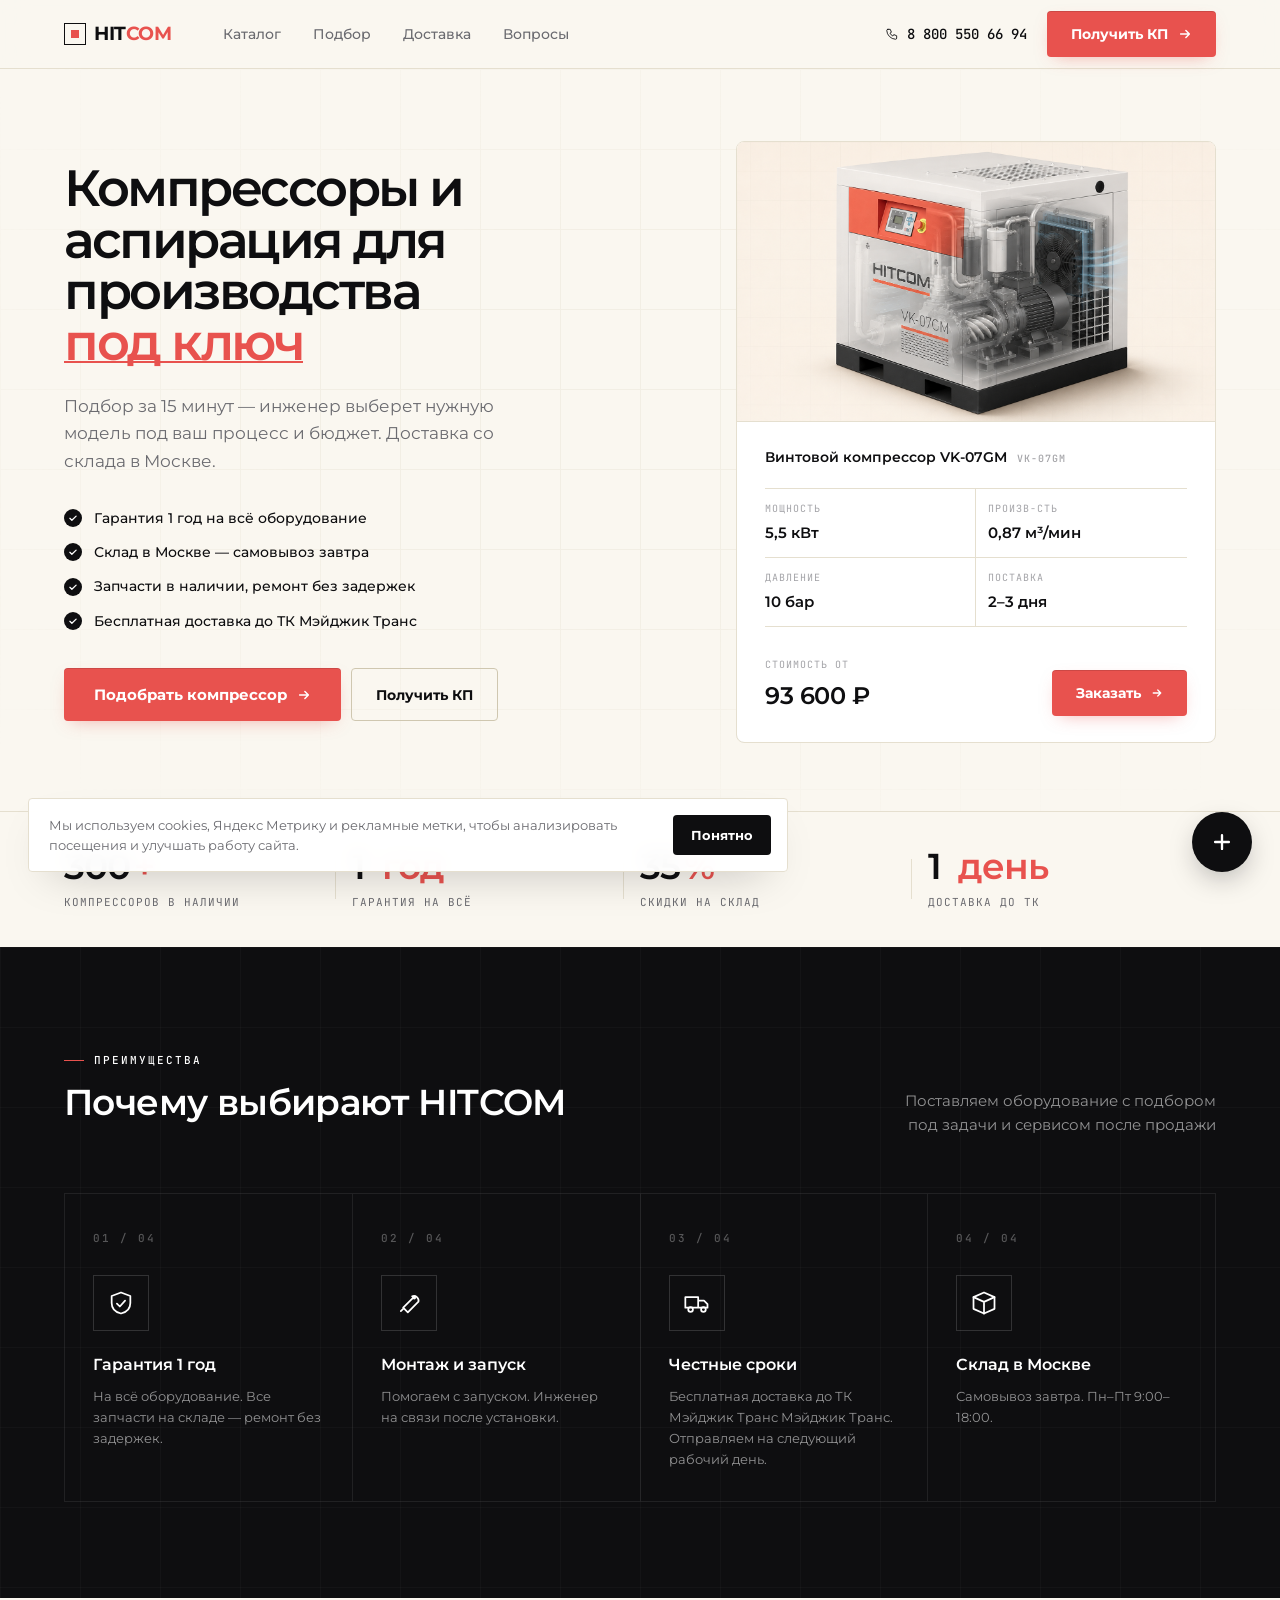
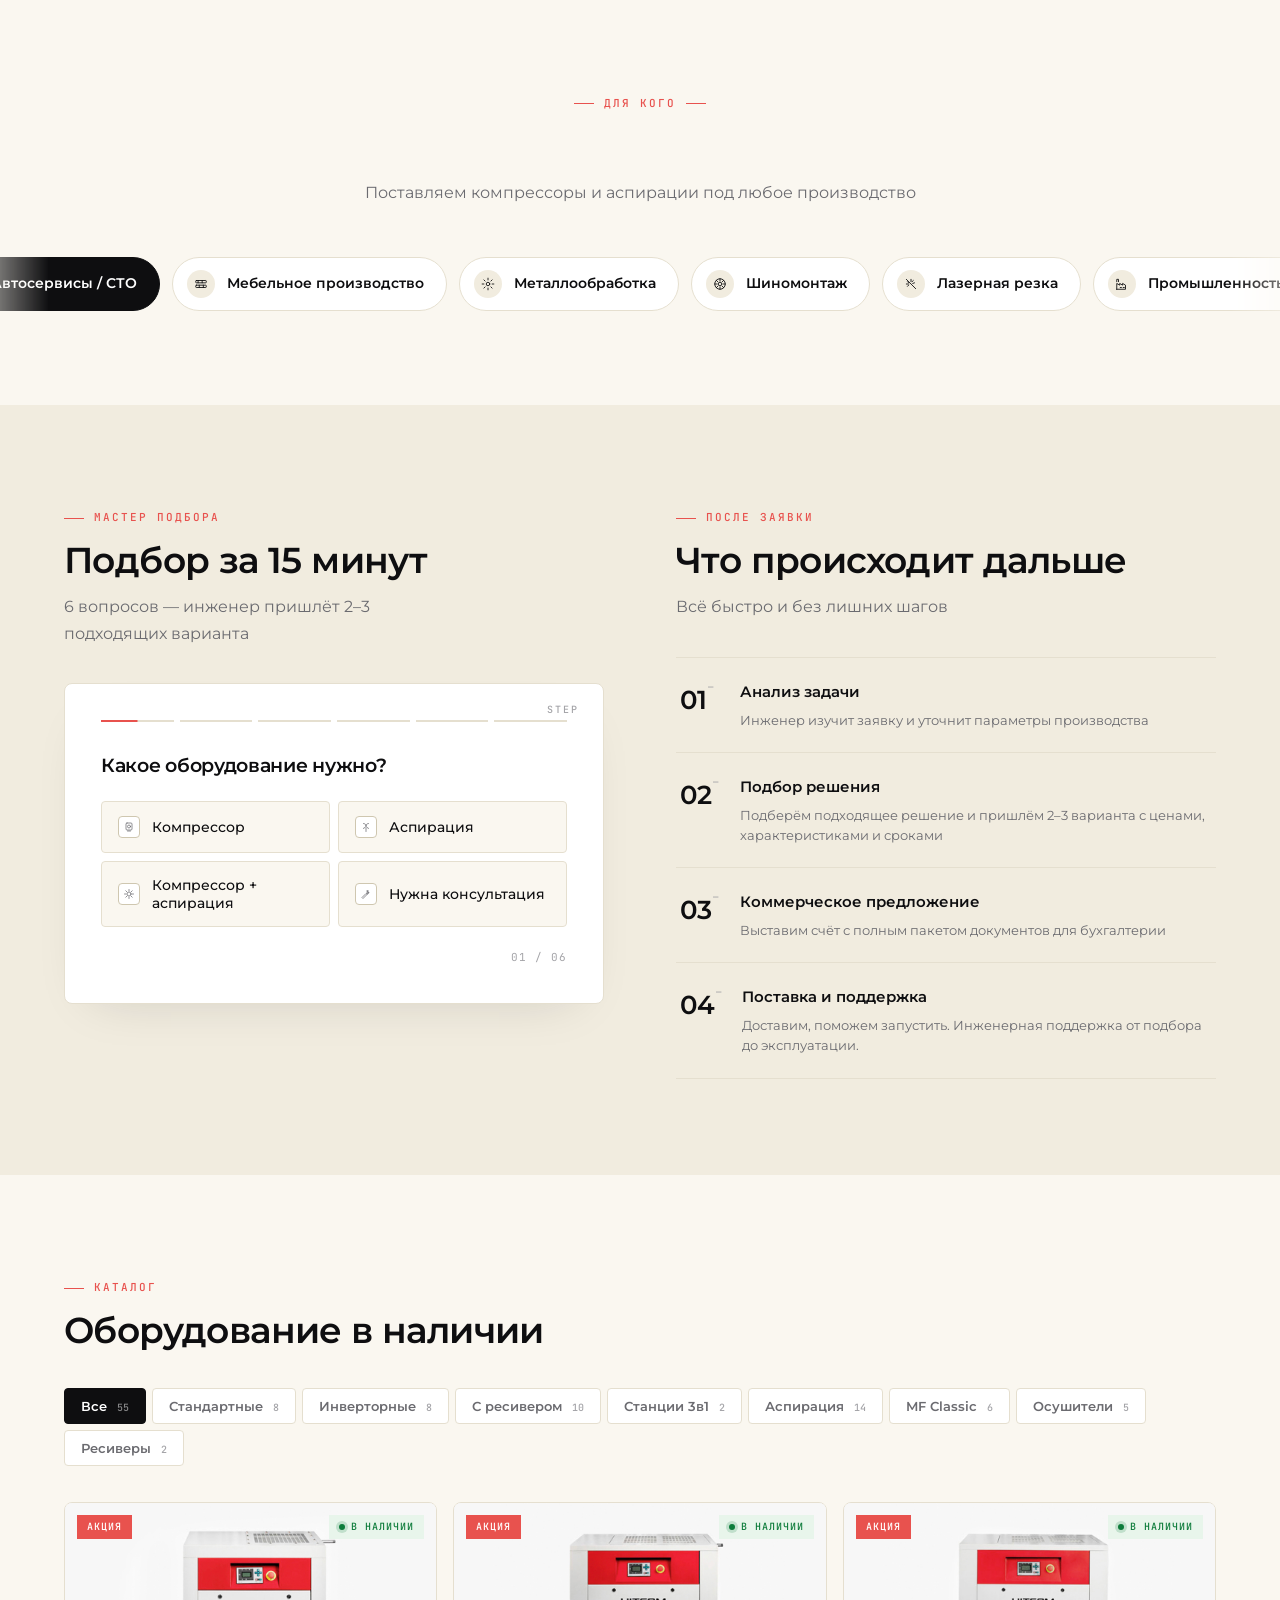
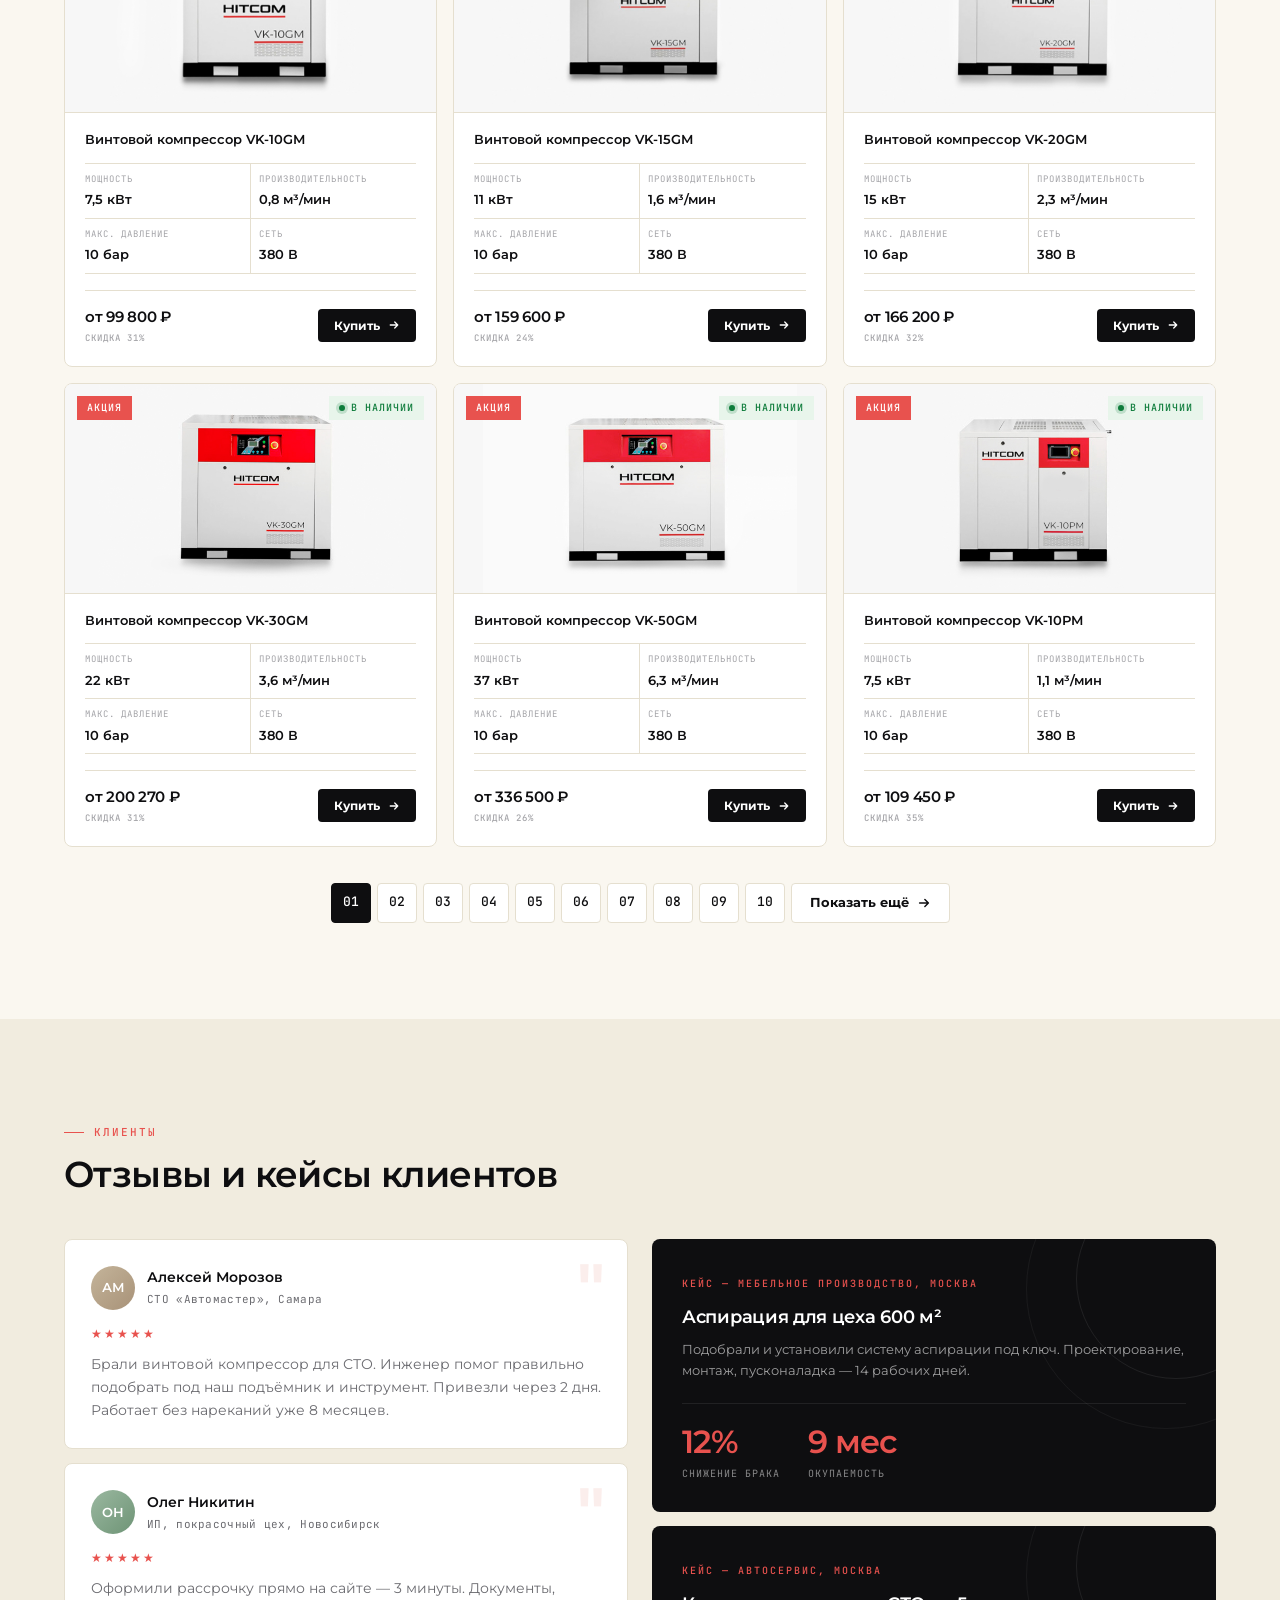
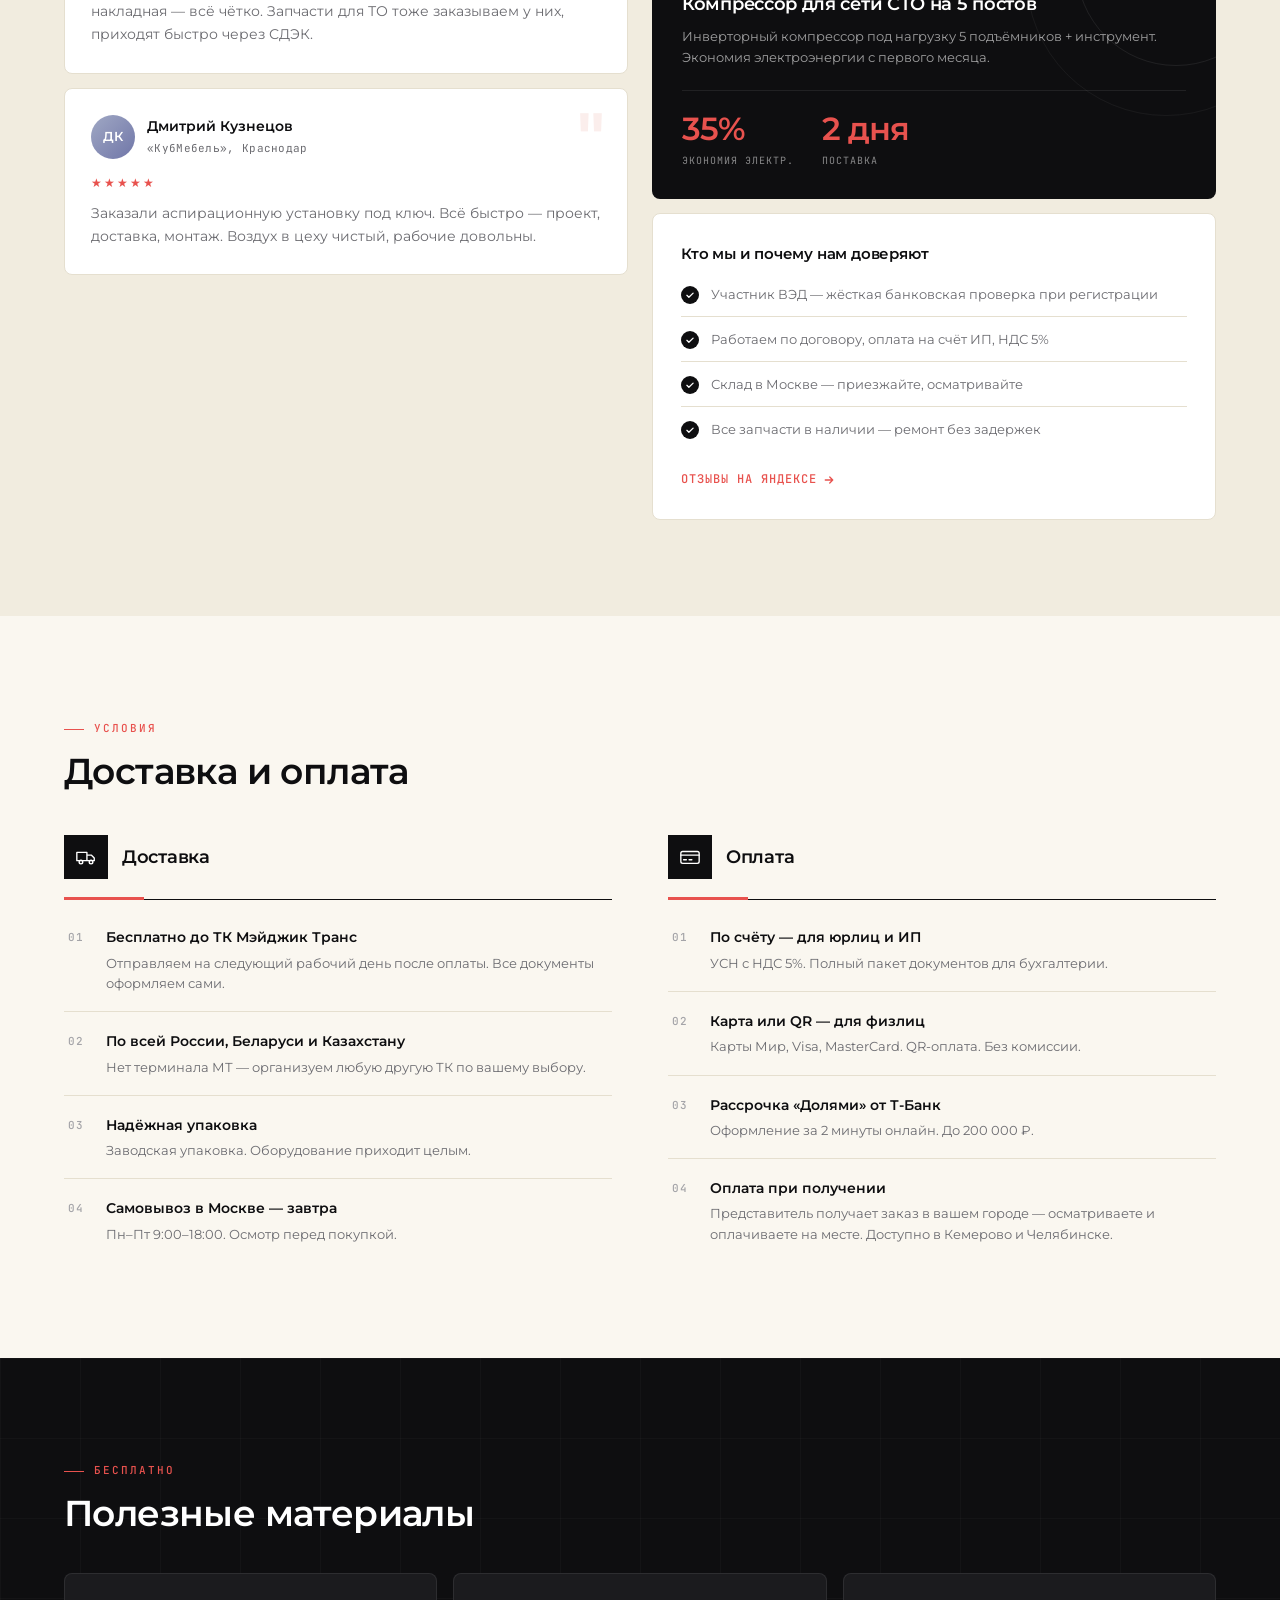
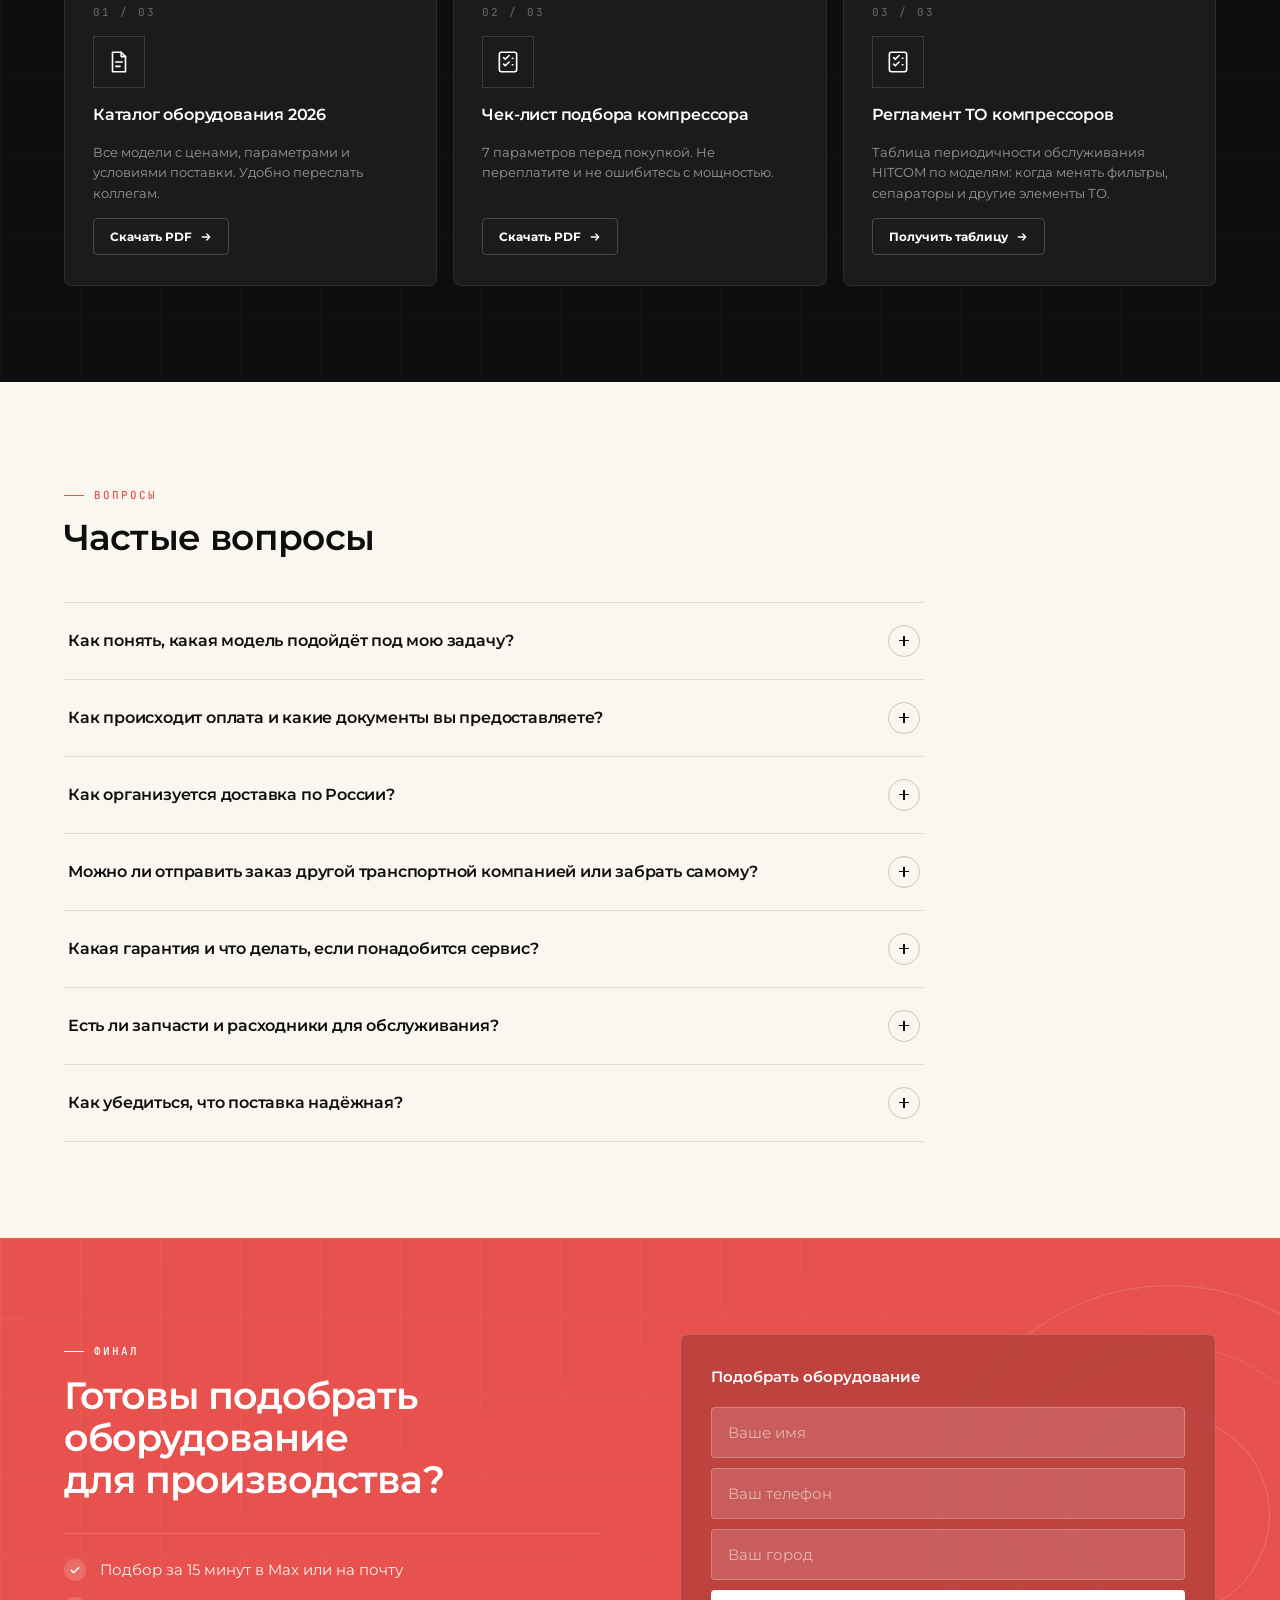
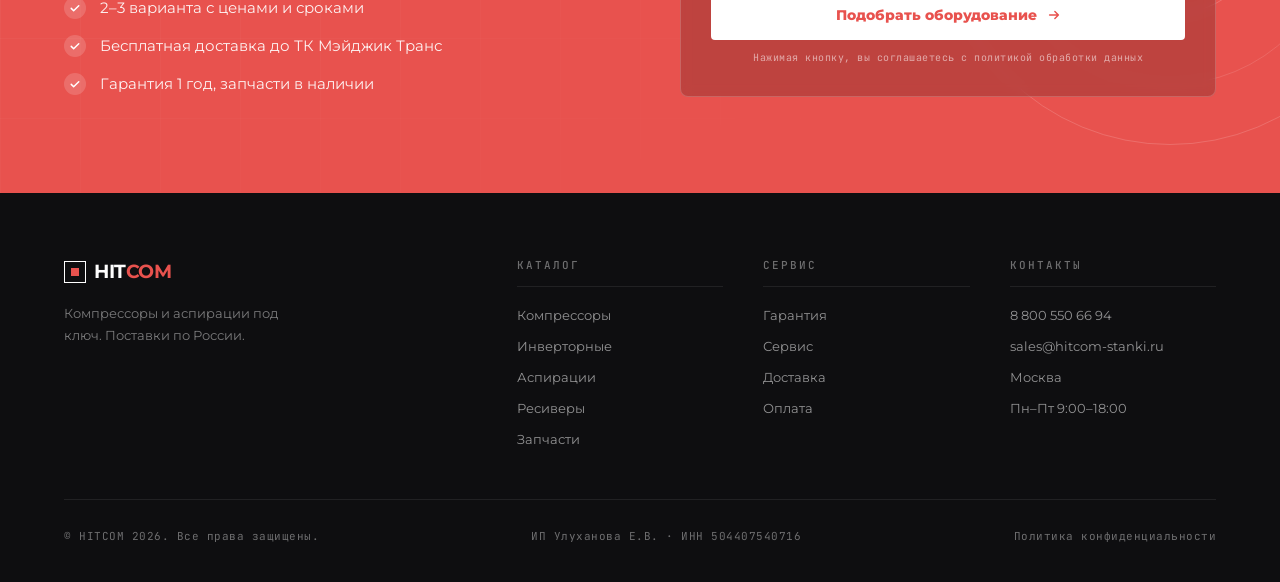
==== commit a64bd057: "Fix logo HIT COM spacing by wrapping in single span Co-Authored-By: Claude Sonnet 4.6 <noreply@anthr" ====
--- a/new.html
+++ b/new.html
@@ -79,7 +79,7 @@
 <!-- ══════════ ШАПКА ══════════ -->
 <header id="hdr">
   <div class="h-in">
-    <a href="/" class="logo"><span class="logo-mark"></span>HIT<b>COM</b></a>
+    <a href="/" class="logo"><span class="logo-mark"></span><span>HIT<b>COM</b></span></a>
     <nav id="main-nav">
       <a href="#catalog" onclick="closeNav()">Каталог</a>
       <a href="#quiz" onclick="closeNav()">Подбор</a>
@@ -1797,7 +1797,7 @@
   <div class="w">
     <div class="foot-g">
       <div class="foot-brand">
-        <a href="/" class="logo"><span class="logo-mark"></span>HIT<b>COM</b></a>
+        <a href="/" class="logo"><span class="logo-mark"></span><span>HIT<b>COM</b></span></a>
         <p>Компрессоры и аспирации под ключ. Поставки по России.</p>
       </div>
       <div class="fcol"><div class="fc-t">Каталог</div><a href="#">Компрессоры</a><a href="#">Инверторные</a><a href="#">Аспирации</a><a href="#">Ресиверы</a><a href="#">Запчасти</a></div>
